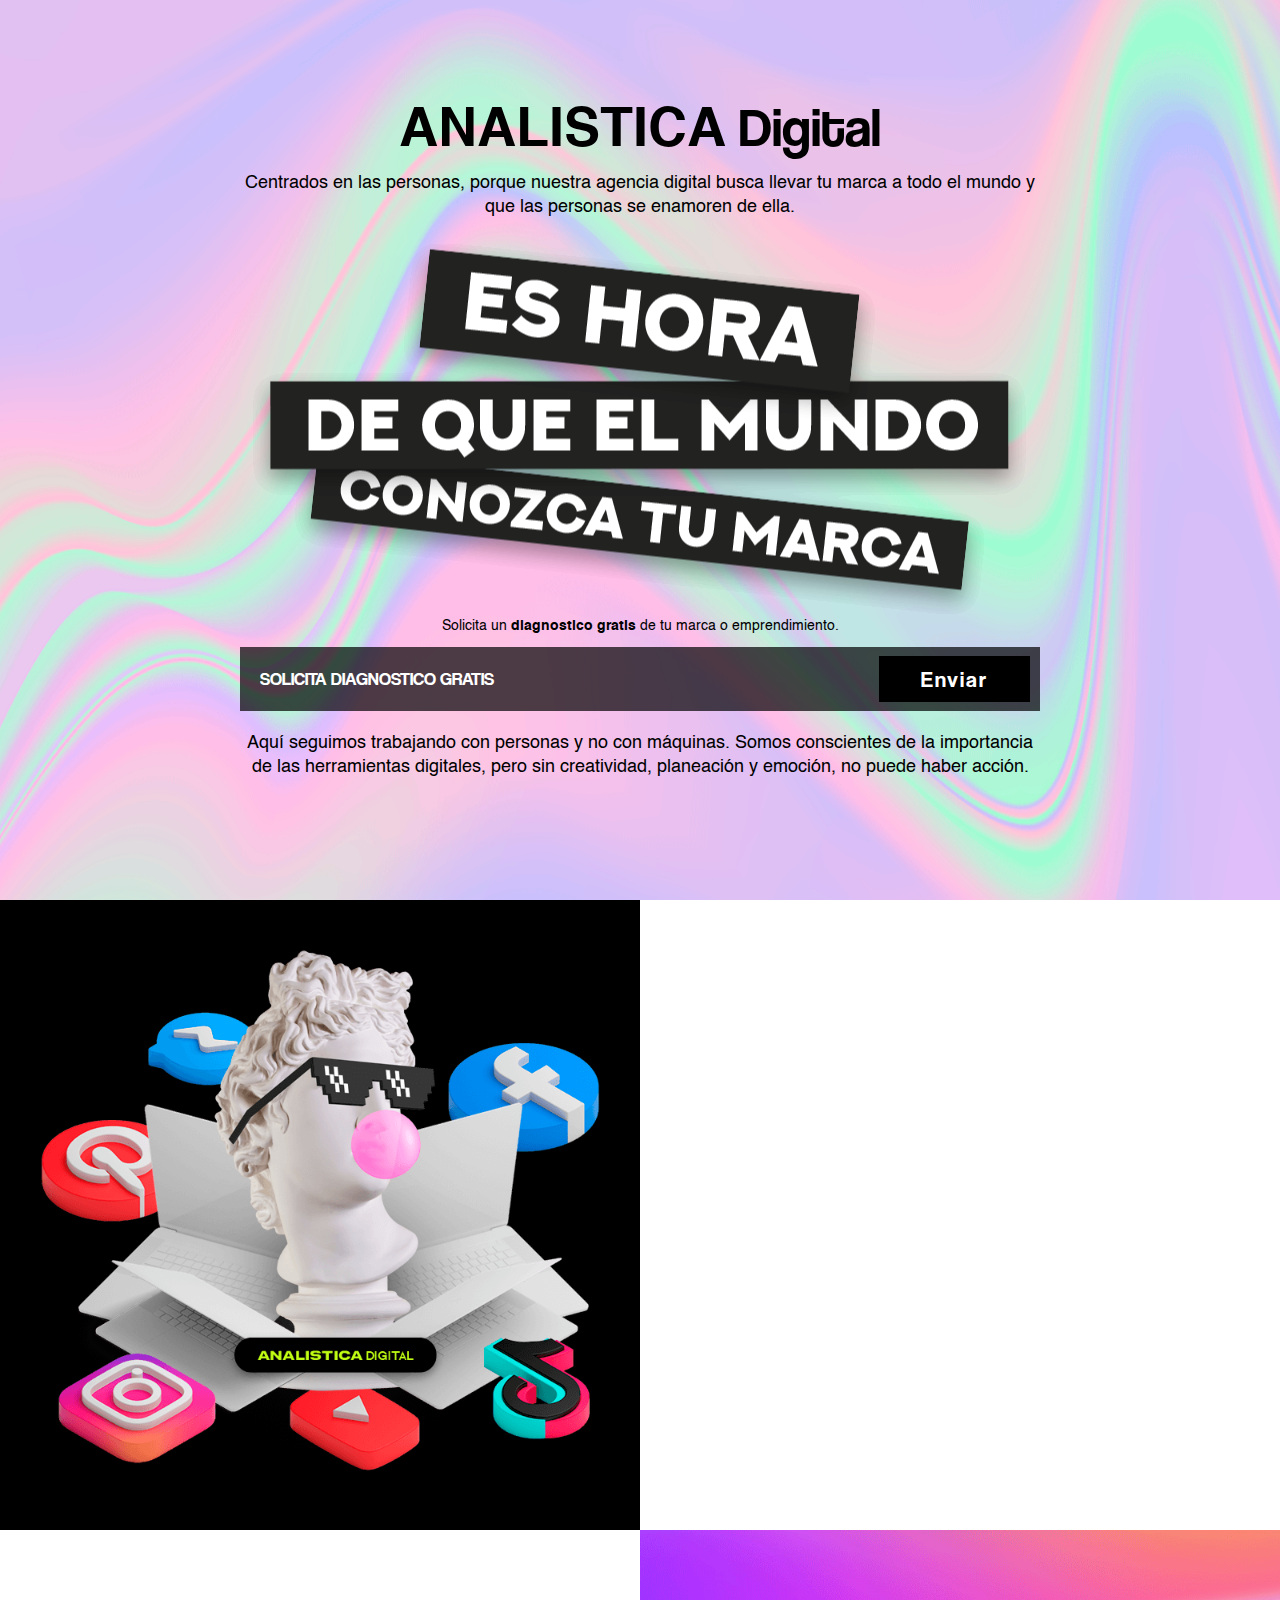
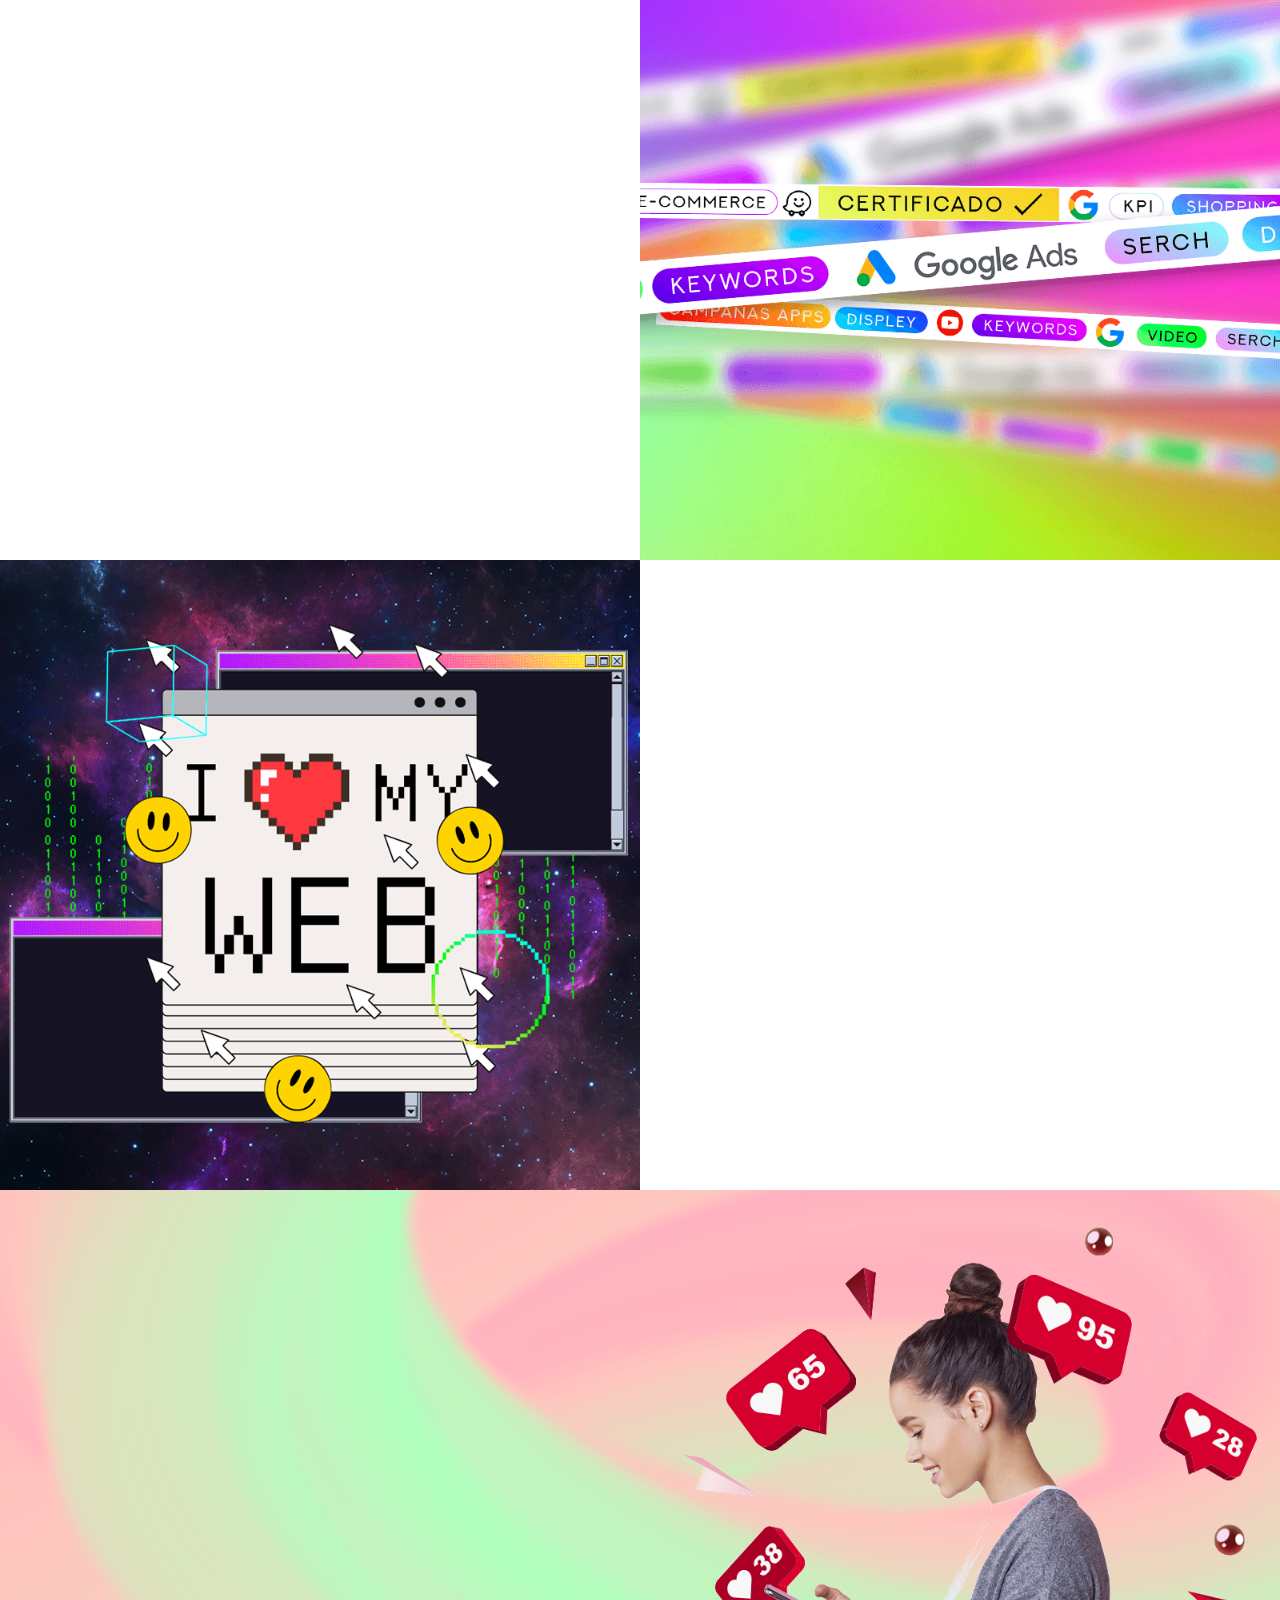
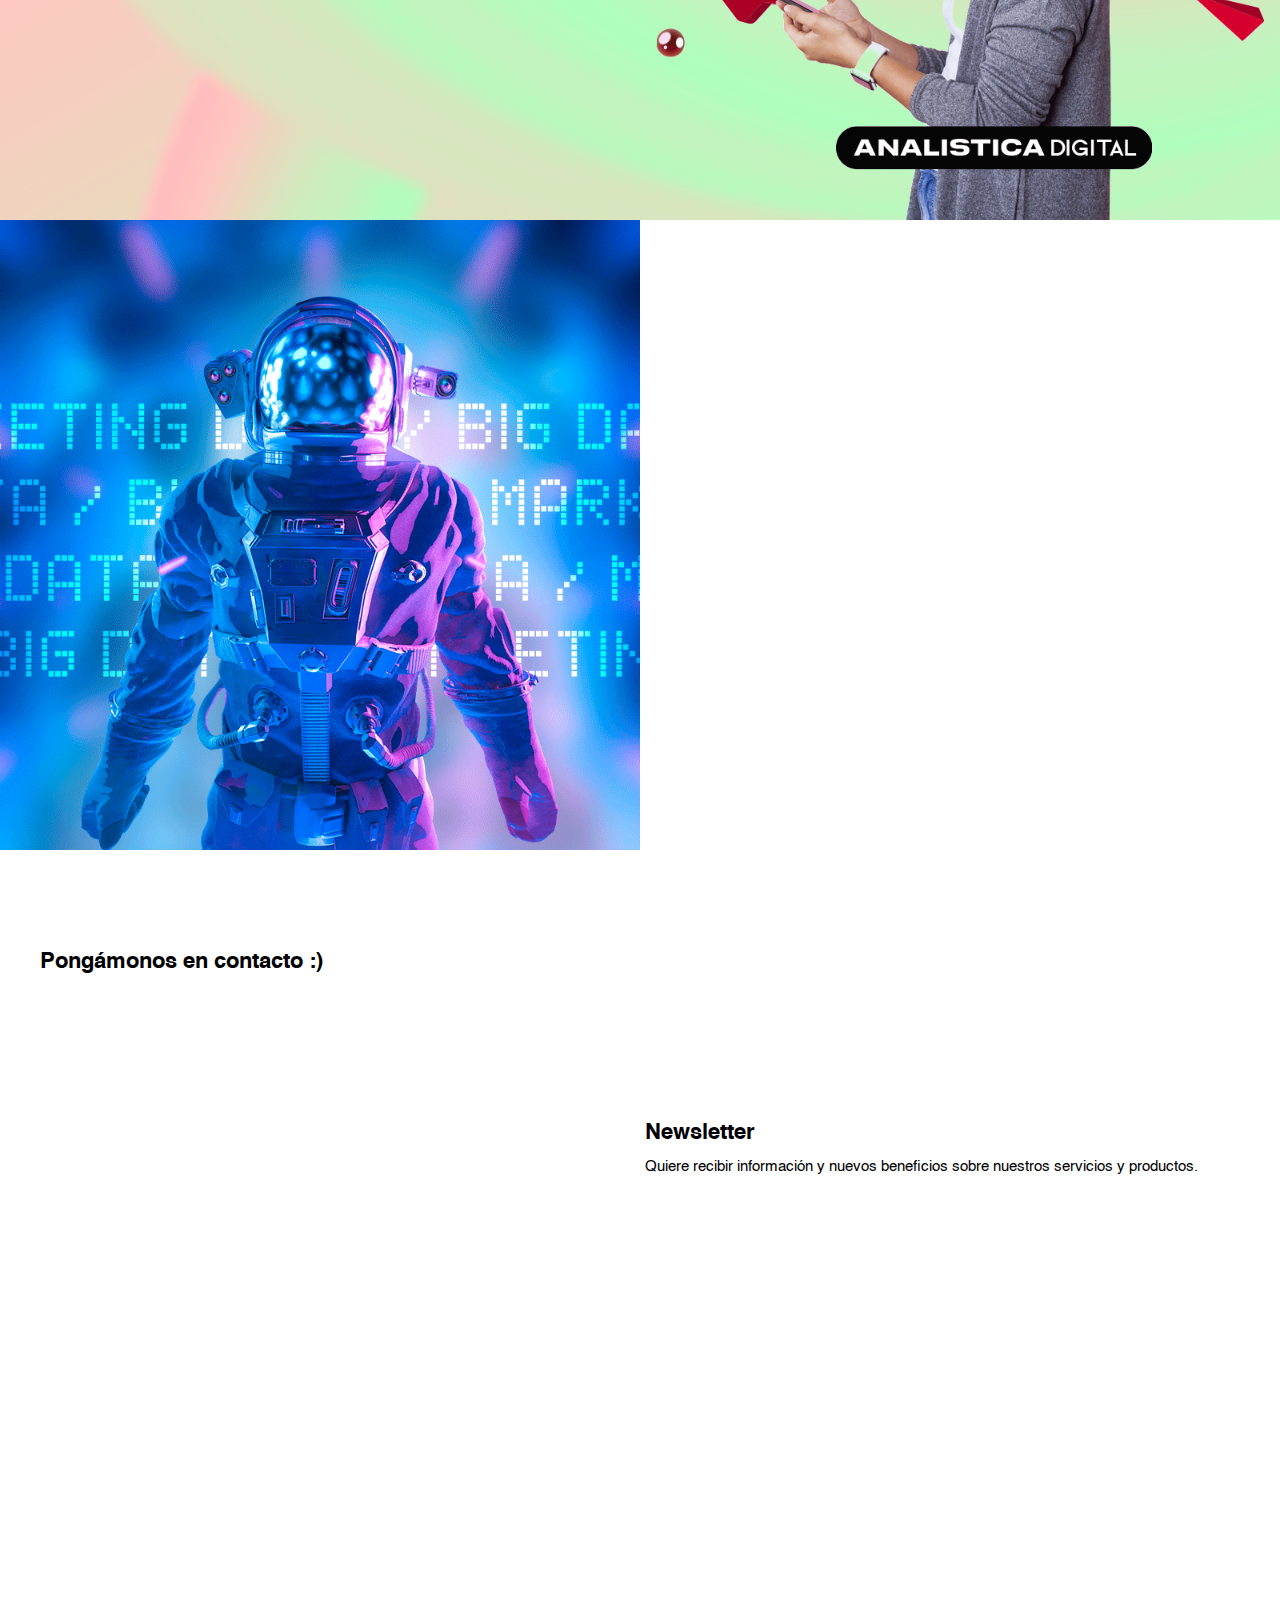
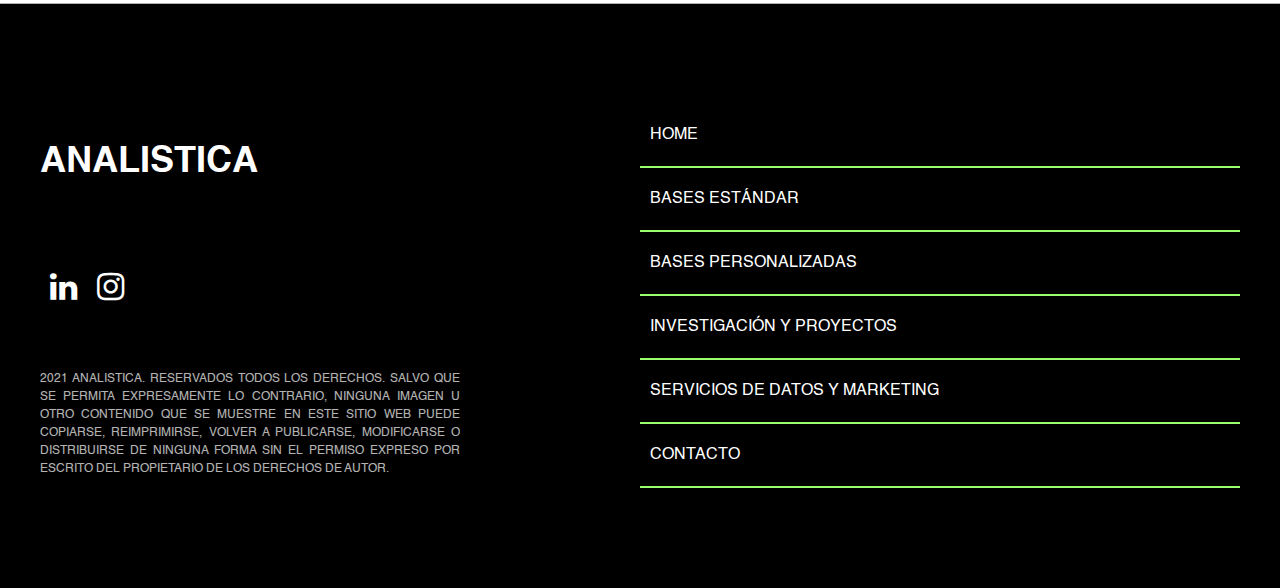
==== index.html @ c20e389b "fix" ====
<!DOCTYPE html>
<html lang="es">
  <head>
    <title>Analistica</title>
    <meta charset="UTF-8">
    <link href="img/favicon.png" rel="shortcut icon">
    <meta name="viewport" content="width=device-width, initial-scale=1, maximum-scale=1">
    <link href="css/main.css?v=63493" rel="stylesheet" type="text/css">
    <link href="https://api.mapbox.com/mapbox-gl-js/v1.4.1/mapbox-gl.css" rel="stylesheet">
    <script src="js/main.js?v=63493" type="text/javascript"></script>
    <script src="https://api.mapbox.com/mapbox-gl-js/v1.4.1/mapbox-gl.js"></script>
    <!-- Meta tags facebook-->
    <meta property="og:title" content="#">
    <meta property="og:description" content="#">
    <meta property="og:image" content="#">
    <!-- Meta tags twitter cards-->
    <meta name="twitter:card" content="summary_large_image">
    <meta name="twitter:title" content="#">
    <meta name="twitter:description" content="#">
    <meta name="twitter:image" content="#">
    <link rel="preconnect" href="https://fonts.googleapis.com">
    <link rel="preconnect" href="https://fonts.gstatic.com" crossorigin>
    <link href="https://fonts.googleapis.com/css2?family=Sarabun:ital,wght@0,300;0,400;0,500;0,700;1,300&amp;display=swap" rel="stylesheet">
  </head>
  <body>
    <div id="sections">
      <section class="section--main"> 
        <div class="section__bg"> 
          <div class="bg"><img src="img/uploads/background-main.gif"></div>
        </div>
        <div class="section__wrap section__wrap--main">
          <div class="section__body dscroll">
            <div class="section__body__top"> 
              <h1 class="section__title"><strong>Analistica</strong> Digital </h1>
              <p class="section__description">Centrados en las personas, porque nuestra agencia digital busca llevar tu marca a todo el mundo y que las personas se enamoren de ella.</p>
            </div>
            <div class="section__body__center"> 
              <div class="section__letter"> <img src="img/uploads/letter-main.png"></div>
            </div>
            <div class="section__body__bottom">
              <div class="section__form"> 
                <p class="section__info">Solicita un <strong>diagnostico gratis</strong> de tu marca o emprendimiento.</p>
                <form class="form">
                  <div class="form__element"> 
                    <div class="form__input"> 
                      <input type="text" name="#" placeholder="Solicita Diagnostico Gratis">
                    </div>
                    <div class="form__button"> 
                      <button class="btn">Enviar</button>
                    </div>
                  </div>
                </form>
                <p class="section__description">Aquí seguimos trabajando con personas y no con máquinas. Somos conscientes de la importancia de las herramientas digitales, pero sin creatividad, planeación y emoción, no puede haber acción.</p>
              </div>
            </div>
          </div>
        </div>
      </section>
      <section class="section--media">
        <div class="section__body">
          <div class="cols cols-gutter-0">
            <div class="section__flex">
              <div class="col-md-6">
                <div class="section__image">
                  <div class="section__bg"> 
                    <div class="bg"> <img src="img/uploads/background-media-1.png"></div>
                  </div>
                  <div class="section__img"><img src="img/uploads/1.png"></div>
                </div>
              </div>
              <div class="col-md-6"> 
                <div class="section__content dscroll"> 
                  <h2 class="h1 section__title">En 2025 el 98% de las empresas estarán digitalizadas.</h2>
                  <div class="section__tags"> 
                    <div class="section__tag">+ Marketing digital</div>
                    <div class="section__tag">+ Estrategia</div>
                    <div class="section__tag">+ KPI</div>
                    <div class="section__tag">+ SEO</div>
                    <div class="section__tag">+ SEM</div>
                  </div>
                  <p class="section__description">Simplificar el marketing digital, no te queremos marear con términos técnicos y raros. Sabemos que lo que más te preocupa es vender. Nuestro trabajo es ayudar que lo logres. El marketing digital no son programas mágicos que resuelven todo, es estrategia, análisis y creatividad. Tu marca no tiene que buscar consumidores, tiene que contar fanáticos. </p><a href="#" class="btn">Solicitar más info.</a>
                </div>
              </div>
            </div>
          </div>
        </div>
      </section>
      <section class="section--media">
        <div class="section__body">
          <div class="cols cols-gutter-0">
            <div class="section__flex">
              <div class="col-md-6 col-md-push-6">
                <div class="section__image">
                  <div class="section__bg"> 
                    <div class="bg"> <img src="img/uploads/background-media-2.png"></div>
                  </div>
                  <div class="section__img"><img src="img/uploads/2.png"></div>
                </div>
              </div>
              <div class="col-md-6 col-md-pull-6">
                <div class="section__content dscroll"> 
                  <h2 class="h1 section__title">Cuando las personas busquen, encontrarán a tu marca.</h2>
                  <div class="section__tags"> 
                    <div class="section__tag">+ Keywords</div>
                    <div class="section__tag">+ GOOGLE ADS</div>
                    <div class="section__tag">+ Analytics</div>
                    <div class="section__tag">+ kpy</div>
                    <div class="section__tag">+ SEM</div>
                    <div class="section__tag">+ Leads</div>
                  </div>
                  <p class="section__description">El objetivo es aumentar la visibilidad y el posicionamiento de tu marca en los resultados de búsqueda. Las personas buscamos y valoramos las marcas que aportan y se diferencian en el mercado. Somos un equipo Certificado en Google ADS.</p><a href="#" class="btn">Consulta por Campañas Google Ads.</a>
                </div>
              </div>
            </div>
          </div>
        </div>
      </section>
      <section class="section--media">
        <div class="section__body">
          <div class="cols cols-gutter-0">
            <div class="section__flex">
              <div class="col-md-6">
                <div class="section__image">
                  <div class="section__bg"> 
                    <div class="bg"> <img src="img/uploads/background-media-3.png"></div>
                  </div>
                  <div class="section__img"><img src="img/uploads/3.png"></div>
                </div>
              </div>
              <div class="col-md-6">
                <div class="section__content dscroll"> 
                  <h2 class="h1 section__title">Tu Sitio Web es el primer GRAN paso.</h2>
                  <div class="section__tags"> 
                    <div class="section__tag">+ HTML</div>
                    <div class="section__tag">+ WEB SITE</div>
                    <div class="section__tag">+ CSS</div>
                    <div class="section__tag">+ JS</div>
                  </div>
                  <p class="section__description">La gente se enamora de las marcas que les ofrecen una experiencia, no de las que simplemente les venden un producto. Al crear tu sitio web, piense en el tipo de experiencia que quiere ofrecer a sus visitantes y en cómo puede mejorar sus vidas con tus productos y servicios.</p><a href="#" class="btn">Consulta por Diseño de Páginas Web.</a>
                </div>
              </div>
            </div>
          </div>
        </div>
      </section>
      <section class="section--banner"> 
        <div class="section__bg"> 
          <div class="bg"> <img src="img/uploads/background-banner.png"></div>
        </div>
        <div class="section__body">
          <div class="cols cols-gutter-0">
            <div class="section__flex">
              <div class="col-md-6">
                <div class="section__content dscroll"> 
                  <h2 class="h1 section__title">Tu marca siempre tiene algo que contar.</h2>
                  <div class="section__tags"> 
                    <div class="section__tag">+ Social media</div>
                    <div class="section__tag">+ Content</div>
                    <div class="section__tag">+ Facebook</div>
                    <div class="section__tag">+ Instagram</div>
                    <div class="section__tag">+ Pinterest</div>
                    <div class="section__tag">+ Tik Tok</div>
                  </div>
                  <p class="section__description">Nuestro equipo de expertos digitales desarrollará e implementará tu estrategia social media, para lograr tus objetivos de marca multiplataforma. Es aquí el lugar donde tu marca puede contar su historia, destacando porque es valiosa. Buscamos crear una comunidad fanática de tu marca más que solo clientes.</p><a href="#" class="btn">Consulta por Servicios de Redes Sociales.</a>
                </div>
              </div>
              <div class="col-md-6">
                <div class="section__img"><img src="img/uploads/4.png"></div>
              </div>
            </div>
          </div>
        </div>
      </section>
      <section class="section--media">
        <div class="section__body">
          <div class="cols cols-gutter-0">
            <div class="section__flex">
              <div class="col-md-6">
                <div class="section__image">
                  <div class="section__bg"> 
                    <div class="bg"> <img src="img/uploads/background-media-4.png"></div>
                  </div>
                  <div class="section__img"><img src="img/uploads/5.png"></div>
                </div>
              </div>
              <div class="col-md-6">
                <div class="section__content dscroll"> 
                  <h2 class="h1 section__title">Avanza al universo del Data Marketing.</h2>
                  <div class="section__tags"> 
                    <div class="section__tag">+ BIG DATA</div>
                    <div class="section__tag">+ ANÁLISIS</div>
                    <div class="section__tag">+ ESTRATEGIA</div>
                    <div class="section__tag">+ MARKETING</div>
                    <div class="section__tag">+ BBDD</div>
                    <div class="section__tag">+ MAIL MARKETING</div>
                  </div>
                  <p class="section__description">Son estos grandes datos los que aprovechan los profesionales del marketing de todo el mundo para conocer mejor a sus clientes. ¿Y si le dijéramos que el big data puede darle el poder de predecir el futuro? Pues no está muy lejos de la realidad. El marketing basado en datos ayuda a las empresas a comprender mejor a sus clientes, a ofrecer un servicio más personalizado y a generar resultados más precisos de las campañas publicitarias</p><a href="#" class="btn">Necesito que me contacten :).</a>
                </div>
              </div>
            </div>
          </div>
        </div>
      </section>
      <section class="section--contact">
        <div class="section__wrap"> 
          <div class="section__body"> 
            <div class="cols">
              <div class="section__flex">
                <div class="col-md-6">
                  <div class="section__form"> 
                    <h4 class="section__title">Pongámonos en contacto :)</h4>
                    <form action="send.php" method="post" class="form dscroll">
                      <div class="form__element"> 
                        <div class="form__input"> 
                          <input type="text" name="name" placeholder="Nombre" required>
                        </div>
                      </div>
                      <div class="form__element"> 
                        <div class="form__input"> 
                          <input type="text" name="email" placeholder="Email" required>
                        </div>
                      </div>
                      <div class="form__element"> 
                        <div class="form__input"> 
                          <input type="text" name="company" placeholder="Nombre Empresa">
                        </div>
                      </div>
                      <div class="form__element"> 
                        <div class="form__input"> 
                          <input type="number" name="phone" placeholder="Teléfono" required>
                        </div>
                      </div>
                      <div class="form__element"> 
                        <div class="form__input"> 
                          <textarea name="message" placeholder="Mensaje" required></textarea>
                        </div>
                      </div>
                      <div class="form__button"> 
                        <button class="btn btn--dark">Enviar</button>
                      </div>
                    </form>
                  </div>
                </div>
                <div class="col-md-6">
                  <div class="section__newsletter"> 
                    <h4 class="section__title">Newsletter </h4>
                    <p class="section__description">Quiere recibir información y nuevos beneficios sobre nuestros servicios y productos.</p>
                    <form action="newsletter.php" method="post" class="form dscroll">
                      <div class="form__element"> 
                        <div class="form__input"> 
                          <input type="email" name="email" placeholder="Email">
                        </div>
                      </div>
                      <div class="form__button"> 
                        <button class="btn btn--dark">Suscribirse</button>
                      </div>
                    </form>
                  </div>
                </div>
              </div>
            </div>
          </div>
        </div>
      </section>
    </div>
    <footer>
      <div class="footer__wrap">
        <div class="footer__flex"> 
          <div class="footer__content">
            <div class="footer__logo"> <a href="#">Analistica
                <!--img(src="img/icons/logo-analistica.svg") --></a></div>
            <div class="footer__socials"> 
              <div class="footer__social"> <a href="#"><span class="fa fa-linkedin"></span></a></div>
              <div class="footer__social"> <a href="#"><span class="fa fa-instagram"></span></a></div>
            </div>
            <p class="footer__description">2021 ANALISTICA. Reservados todos los derechos. Salvo que se permita expresamente lo contrario, ninguna imagen u otro contenido que se muestre en este sitio web puede copiarse, reimprimirse, volver a publicarse, modificarse o distribuirse de ninguna forma sin el permiso expreso por escrito del propietario de los derechos de autor.</p>
          </div>
          <div class="footer__links"> 
            <ul> 
              <li><a href="index.html">Home</a></li>
              <li><a href="base-standar.html">Bases estándar</a></li>
              <li><a href="bases-personalizadas.html">Bases personalizadas</a></li>
              <li><a href="investigacion-proyectos.html">Investigación y proyectos</a></li>
              <li class="li-max"><a href="datos-marketing.html">Servicios de datos y marketing</a></li>
              <li><a href="contact.html">Contacto</a></li>
            </ul>
          </div>
        </div>
      </div>
    </footer>
  </body>
</html>
---- css/main.css ----
.clearfix:after,.clearfix:before{content:" ";display:table}.clearfix:after{clear:both}.pull-right{float:right!important}.pull-left{float:left!important}.hide{display:none!important}.show{display:block!important}.invisible{visibility:hidden}.hidden{display:none!important}.affix{position:fixed}*,body{margin:0}*{padding:0;border:0;outline:0;-moz-box-sizing:border-box;box-sizing:border-box}html{min-height:100%;position:relative}body{-webkit-font-smoothing:antialiased;background:#fff}body,button{font-family:'Helvetica',sans-serif;font-size:16px;line-height:22px}body,button,input,select,textarea{color:#000}a,button,input,select,textarea{transition:.2s ease}a{color:#9cff70;text-decoration:none}a.a-classic{text-decoration:underline}a:hover,button:hover,input[type=checkbox]:hover,input[type=radio]:hover,label:hover,select:hover{cursor:pointer}.h1,.h2,.h3,.h4,.h5,h1,h2,h3,h4,h5{margin-bottom:10px;font-family:'Helvetica',sans-serif;font-weight:500}.cols>div,p{margin-bottom:10px}.h1,h1{font-size:38px;line-height:42px}@media (min-width:960px){.h1,h1{font-size:54px;line-height:60px}}.h2,h2{font-size:30px;line-height:33px}@media (min-width:720px){.h2,h2{font-size:38px;line-height:42px}}.h3,h3{font-size:22px;line-height:25px}@media (min-width:480px){.h3,h3{font-size:30px;line-height:33px}}.h4,h4{font-size:18px;line-height:25px}@media (min-width:480px){.h4,h4{font-size:22px;line-height:25px}}.h5,h5{font-size:14px;line-height:16px}ol,ul{list-style-type:none}img{width:auto;height:auto;margin:0 auto}img,svg{display:block;max-width:100%}.col-lg-1,.col-lg-10,.col-lg-11,.col-lg-12,.col-lg-2,.col-lg-3,.col-lg-4,.col-lg-5,.col-lg-6,.col-lg-7,.col-lg-8,.col-lg-9,.col-md-1,.col-md-10,.col-md-11,.col-md-12,.col-md-2,.col-md-3,.col-md-4,.col-md-5,.col-md-6,.col-md-7,.col-md-8,.col-md-9,.col-sm-1,.col-sm-10,.col-sm-11,.col-sm-12,.col-sm-2,.col-sm-3,.col-sm-4,.col-sm-5,.col-sm-6,.col-sm-7,.col-sm-8,.col-sm-9,.col-xs-1,.col-xs-10,.col-xs-11,.col-xs-12,.col-xs-2,.col-xs-3,.col-xs-4,.col-xs-5,.col-xs-6,.col-xs-7,.col-xs-8,.col-xs-9{position:relative;min-height:1px;padding-left:5px;padding-right:5px}.cols,.row{margin-left:-5px;margin-right:-5px}.row:after,.row:before{content:" ";display:table}.row:after{clear:both}.cols.cols-gutter-0:after,.cols.cols-gutter-0:before,.cols:after,.cols:before{content:" ";display:table}.cols.cols-gutter-0:after,.cols:after{clear:both}.cols>div{-moz-box-sizing:border-box;box-sizing:border-box}.cols:last-child{margin-bottom:-10px}.cols.cols-gutter-0,.cols.cols-gutter-1,.cols.cols-gutter-buttons{margin-left:0;margin-right:0}.cols.cols-gutter-0 .section__flex>div{padding-left:0;padding-right:0;margin-bottom:0}.cols.cols-gutter-0 .section__flex:last-child,.cols.cols-gutter-1>div:last-child{margin-bottom:0}.cols.cols-gutter-1:after,.cols.cols-gutter-1:before{content:" ";display:table}.cols.cols-gutter-1:after{clear:both}.cols.cols-gutter-1>div{padding-left:0;padding-right:0;margin-bottom:5px}@media (min-width:960px){.cols.cols-gutter-1>div{padding-left:5px;padding-right:5px;margin-bottom:5px}.cols.cols-gutter-1>div:last-child{margin-bottom:5px}}.cols.cols-gutter-buttons:after,.cols.cols-gutter-buttons:before{content:" ";display:table}.cols.cols-gutter-buttons:after{clear:both}.cols.cols-gutter-buttons>div{padding-left:0;padding-right:4px;margin-bottom:10px}.cols.cols-gutter-buttons>div:last-child{padding-right:0}@media (min-width:960px){.cols.cols-gutter-2{margin-left:-10px;margin-right:-10px}.cols.cols-gutter-2:after,.cols.cols-gutter-2:before{content:" ";display:table}.cols.cols-gutter-2:after{clear:both}.cols.cols-gutter-2>div{padding-left:10px;padding-right:10px;margin-bottom:20px}.cols.cols-gutter-2:last-child{margin-bottom:-20px}}@media (max-width:960px){.cols.cols-scroll{overflow:auto;-webkit-overflow-scrolling:touch;white-space:nowrap;margin:0 -20px -20px;padding:0 20px 20px}.cols.cols-scroll>div{display:inline-block;vertical-align:top;width:320px;white-space:normal;margin:0;padding:0 10px 0 0}.cols.cols-scroll>div:last-child{margin-right:15px}.cols.cols-gutter-min{margin-left:0;margin-right:0}.cols.cols-gutter-min:after,.cols.cols-gutter-min:before{content:" ";display:table}.cols.cols-gutter-min:after{clear:both}.cols.cols-gutter-min>div{padding-left:5px;padding-right:5px;margin-bottom:10px}.cols.cols-gutter-min:last-child{margin-bottom:10px}}@media (max-width:1200px){.cols.cols-scroll-limit{overflow:auto;-webkit-overflow-scrolling:touch;white-space:nowrap;margin:0 -20px -20px;padding:0 20px 20px}.cols.cols-scroll-limit>div{display:inline-block;vertical-align:top;width:300px;white-space:normal;margin:0;padding:0 10px 0 0}.cols.cols-scroll-limit>div:last-child{margin-right:15px}.cols.cols-gutter-min{margin-left:0;margin-right:0}.cols.cols-gutter-min:after,.cols.cols-gutter-min:before{content:" ";display:table}.cols.cols-gutter-min:after{clear:both}.cols.cols-gutter-min>div{padding-left:5px;padding-right:5px;margin-bottom:10px}.cols.cols-gutter-min:last-child{margin-bottom:10px}}@media (max-width:960px) and (min-width:960px){.cols.cols-scroll{margin-right:-40px}}@media (max-width:1200px) and (min-width:720px){.cols.cols-scroll-limit{margin-right:-40px}}.col-xs-1,.col-xs-10,.col-xs-11,.col-xs-12,.col-xs-2,.col-xs-3,.col-xs-4,.col-xs-5,.col-xs-6,.col-xs-7,.col-xs-8,.col-xs-9{float:left}.col-xs-12{width:100%}.col-xs-11{width:91.66666666666666%}.col-xs-10{width:83.33333333333334%}.col-xs-9{width:75%}.col-xs-8{width:66.66666666666666%}.col-xs-7{width:58.333333333333336%}.col-xs-6{width:50%}.col-xs-5{width:41.66666666666667%}.col-xs-4{width:33.33333333333333%}.col-xs-3{width:25%}.col-xs-2{width:16.666666666666664%}.col-xs-1{width:8.333333333333332%}.col-xs-pull-12{right:100%}.col-xs-pull-11{right:91.66666666666666%}.col-xs-pull-10{right:83.33333333333334%}.col-xs-pull-9{right:75%}.col-xs-pull-8{right:66.66666666666666%}.col-xs-pull-7{right:58.333333333333336%}.col-xs-pull-6{right:50%}.col-xs-pull-5{right:41.66666666666667%}.col-xs-pull-4{right:33.33333333333333%}.col-xs-pull-3{right:25%}.col-xs-pull-2{right:16.666666666666664%}.col-xs-pull-1{right:8.333333333333332%}.col-xs-pull-0{right:auto}.col-xs-push-12{left:100%}.col-xs-push-11{left:91.66666666666666%}.col-xs-push-10{left:83.33333333333334%}.col-xs-push-9{left:75%}.col-xs-push-8{left:66.66666666666666%}.col-xs-push-7{left:58.333333333333336%}.col-xs-push-6{left:50%}.col-xs-push-5{left:41.66666666666667%}.col-xs-push-4{left:33.33333333333333%}.col-xs-push-3{left:25%}.col-xs-push-2{left:16.666666666666664%}.col-xs-push-1{left:8.333333333333332%}.col-xs-push-0{left:auto}.col-xs-offset-12{margin-left:100%}.col-xs-offset-11{margin-left:91.66666666666666%}.col-xs-offset-10{margin-left:83.33333333333334%}.col-xs-offset-9{margin-left:75%}.col-xs-offset-8{margin-left:66.66666666666666%}.col-xs-offset-7{margin-left:58.333333333333336%}.col-xs-offset-6{margin-left:50%}.col-xs-offset-5{margin-left:41.66666666666667%}.col-xs-offset-4{margin-left:33.33333333333333%}.col-xs-offset-3{margin-left:25%}.col-xs-offset-2{margin-left:16.666666666666664%}.col-xs-offset-1{margin-left:8.333333333333332%}.col-xs-offset-0{margin-left:0}@media (min-width:480px){.col-sm-1,.col-sm-10,.col-sm-11,.col-sm-12,.col-sm-2,.col-sm-3,.col-sm-4,.col-sm-5,.col-sm-6,.col-sm-7,.col-sm-8,.col-sm-9{float:left}.col-sm-12{width:100%}.col-sm-11{width:91.66666666666666%}.col-sm-10{width:83.33333333333334%}.col-sm-9{width:75%}.col-sm-8{width:66.66666666666666%}.col-sm-7{width:58.333333333333336%}.col-sm-6{width:50%}.col-sm-5{width:41.66666666666667%}.col-sm-4{width:33.33333333333333%}.col-sm-3{width:25%}.col-sm-2{width:16.666666666666664%}.col-sm-1{width:8.333333333333332%}.col-sm-pull-12{right:100%}.col-sm-pull-11{right:91.66666666666666%}.col-sm-pull-10{right:83.33333333333334%}.col-sm-pull-9{right:75%}.col-sm-pull-8{right:66.66666666666666%}.col-sm-pull-7{right:58.333333333333336%}.col-sm-pull-6{right:50%}.col-sm-pull-5{right:41.66666666666667%}.col-sm-pull-4{right:33.33333333333333%}.col-sm-pull-3{right:25%}.col-sm-pull-2{right:16.666666666666664%}.col-sm-pull-1{right:8.333333333333332%}.col-sm-pull-0{right:auto}.col-sm-push-12{left:100%}.col-sm-push-11{left:91.66666666666666%}.col-sm-push-10{left:83.33333333333334%}.col-sm-push-9{left:75%}.col-sm-push-8{left:66.66666666666666%}.col-sm-push-7{left:58.333333333333336%}.col-sm-push-6{left:50%}.col-sm-push-5{left:41.66666666666667%}.col-sm-push-4{left:33.33333333333333%}.col-sm-push-3{left:25%}.col-sm-push-2{left:16.666666666666664%}.col-sm-push-1{left:8.333333333333332%}.col-sm-push-0{left:auto}.col-sm-offset-12{margin-left:100%}.col-sm-offset-11{margin-left:91.66666666666666%}.col-sm-offset-10{margin-left:83.33333333333334%}.col-sm-offset-9{margin-left:75%}.col-sm-offset-8{margin-left:66.66666666666666%}.col-sm-offset-7{margin-left:58.333333333333336%}.col-sm-offset-6{margin-left:50%}.col-sm-offset-5{margin-left:41.66666666666667%}.col-sm-offset-4{margin-left:33.33333333333333%}.col-sm-offset-3{margin-left:25%}.col-sm-offset-2{margin-left:16.666666666666664%}.col-sm-offset-1{margin-left:8.333333333333332%}.col-sm-offset-0{margin-left:0}}@media (min-width:720px){.col-md-1,.col-md-10,.col-md-11,.col-md-12,.col-md-2,.col-md-3,.col-md-4,.col-md-5,.col-md-6,.col-md-7,.col-md-8,.col-md-9{float:left}.col-md-12{width:100%}.col-md-11{width:91.66666666666666%}.col-md-10{width:83.33333333333334%}.col-md-9{width:75%}.col-md-8{width:66.66666666666666%}.col-md-7{width:58.333333333333336%}.col-md-6{width:50%}.col-md-5{width:41.66666666666667%}.col-md-4{width:33.33333333333333%}.col-md-3{width:25%}.col-md-2{width:16.666666666666664%}.col-md-1{width:8.333333333333332%}.col-md-pull-12{right:100%}.col-md-pull-11{right:91.66666666666666%}.col-md-pull-10{right:83.33333333333334%}.col-md-pull-9{right:75%}.col-md-pull-8{right:66.66666666666666%}.col-md-pull-7{right:58.333333333333336%}.col-md-pull-6{right:50%}.col-md-pull-5{right:41.66666666666667%}.col-md-pull-4{right:33.33333333333333%}.col-md-pull-3{right:25%}.col-md-pull-2{right:16.666666666666664%}.col-md-pull-1{right:8.333333333333332%}.col-md-pull-0{right:auto}.col-md-push-12{left:100%}.col-md-push-11{left:91.66666666666666%}.col-md-push-10{left:83.33333333333334%}.col-md-push-9{left:75%}.col-md-push-8{left:66.66666666666666%}.col-md-push-7{left:58.333333333333336%}.col-md-push-6{left:50%}.col-md-push-5{left:41.66666666666667%}.col-md-push-4{left:33.33333333333333%}.col-md-push-3{left:25%}.col-md-push-2{left:16.666666666666664%}.col-md-push-1{left:8.333333333333332%}.col-md-push-0{left:auto}.col-md-offset-12{margin-left:100%}.col-md-offset-11{margin-left:91.66666666666666%}.col-md-offset-10{margin-left:83.33333333333334%}.col-md-offset-9{margin-left:75%}.col-md-offset-8{margin-left:66.66666666666666%}.col-md-offset-7{margin-left:58.333333333333336%}.col-md-offset-6{margin-left:50%}.col-md-offset-5{margin-left:41.66666666666667%}.col-md-offset-4{margin-left:33.33333333333333%}.col-md-offset-3{margin-left:25%}.col-md-offset-2{margin-left:16.666666666666664%}.col-md-offset-1{margin-left:8.333333333333332%}.col-md-offset-0{margin-left:0}}@media (min-width:960px){.col-lg-1,.col-lg-10,.col-lg-11,.col-lg-12,.col-lg-2,.col-lg-3,.col-lg-4,.col-lg-5,.col-lg-6,.col-lg-7,.col-lg-8,.col-lg-9{float:left}.col-lg-12{width:100%}.col-lg-11{width:91.66666666666666%}.col-lg-10{width:83.33333333333334%}.col-lg-9{width:75%}.col-lg-8{width:66.66666666666666%}.col-lg-7{width:58.333333333333336%}.col-lg-6{width:50%}.col-lg-5{width:41.66666666666667%}.col-lg-4{width:33.33333333333333%}.col-lg-3{width:25%}.col-lg-2{width:16.666666666666664%}.col-lg-1{width:8.333333333333332%}.col-lg-pull-12{right:100%}.col-lg-pull-11{right:91.66666666666666%}.col-lg-pull-10{right:83.33333333333334%}.col-lg-pull-9{right:75%}.col-lg-pull-8{right:66.66666666666666%}.col-lg-pull-7{right:58.333333333333336%}.col-lg-pull-6{right:50%}.col-lg-pull-5{right:41.66666666666667%}.col-lg-pull-4{right:33.33333333333333%}.col-lg-pull-3{right:25%}.col-lg-pull-2{right:16.666666666666664%}.col-lg-pull-1{right:8.333333333333332%}.col-lg-pull-0{right:auto}.col-lg-push-12{left:100%}.col-lg-push-11{left:91.66666666666666%}.col-lg-push-10{left:83.33333333333334%}.col-lg-push-9{left:75%}.col-lg-push-8{left:66.66666666666666%}.col-lg-push-7{left:58.333333333333336%}.col-lg-push-6{left:50%}.col-lg-push-5{left:41.66666666666667%}.col-lg-push-4{left:33.33333333333333%}.col-lg-push-3{left:25%}.col-lg-push-2{left:16.666666666666664%}.col-lg-push-1{left:8.333333333333332%}.col-lg-push-0{left:auto}.col-lg-offset-12{margin-left:100%}.col-lg-offset-11{margin-left:91.66666666666666%}.col-lg-offset-10{margin-left:83.33333333333334%}.col-lg-offset-9{margin-left:75%}.col-lg-offset-8{margin-left:66.66666666666666%}.col-lg-offset-7{margin-left:58.333333333333336%}.col-lg-offset-6{margin-left:50%}.col-lg-offset-5{margin-left:41.66666666666667%}.col-lg-offset-4{margin-left:33.33333333333333%}.col-lg-offset-3{margin-left:25%}.col-lg-offset-2{margin-left:16.666666666666664%}.col-lg-offset-1{margin-left:8.333333333333332%}.col-lg-offset-0{margin-left:0}}@-webkit-keyframes fadeIn{0%{opacity:0}}@keyframes fadeIn{0%{opacity:0}}@-webkit-keyframes fadeOut{to{opacity:0}}@keyframes fadeOut{to{opacity:0}}@-webkit-keyframes slideUp{0%{-webkit-transform:translateY(100%);transform:translateY(100%)}}@keyframes slideUp{0%{-webkit-transform:translateY(100%);transform:translateY(100%)}}@-webkit-keyframes slideFadeUp{0%{-webkit-transform:translateY(20px);transform:translateY(20px);opacity:0}}@keyframes slideFadeUp{0%{-webkit-transform:translateY(20px);transform:translateY(20px);opacity:0}}@-webkit-keyframes slideUpOut{to{-webkit-transform:translateY(-100%);transform:translateY(-100%)}}@keyframes slideUpOut{to{-webkit-transform:translateY(-100%);transform:translateY(-100%)}}@-webkit-keyframes slideDown{0%{-webkit-transform:translateY(-100%);transform:translateY(-100%)}}@keyframes slideDown{0%{-webkit-transform:translateY(-100%);transform:translateY(-100%)}}@-webkit-keyframes slideFadeDown{0%{-webkit-transform:translateY(-20px);transform:translateY(-20px);opacity:0}}@keyframes slideFadeDown{0%{-webkit-transform:translateY(-20px);transform:translateY(-20px);opacity:0}}@-webkit-keyframes slideDownOut{to{-webkit-transform:translateY(100%);transform:translateY(100%)}}@keyframes slideDownOut{to{-webkit-transform:translateY(100%);transform:translateY(100%)}}@-webkit-keyframes slideLeft{0%{-webkit-transform:translateX(100%);transform:translateX(100%)}}@keyframes slideLeft{0%{-webkit-transform:translateX(100%);transform:translateX(100%)}}@-webkit-keyframes slideFadeLeft{0%{-webkit-transform:translateX(20px);transform:translateX(20px);opacity:0}}@keyframes slideFadeLeft{0%{-webkit-transform:translateX(20px);transform:translateX(20px);opacity:0}}@-webkit-keyframes slideLeftOut{to{-webkit-transform:translateX(-100%);transform:translateX(-100%)}}@keyframes slideLeftOut{to{-webkit-transform:translateX(-100%);transform:translateX(-100%)}}@-webkit-keyframes slideRight{0%{-webkit-transform:translateX(-100%);transform:translateX(-100%)}}@keyframes slideRight{0%{-webkit-transform:translateX(-100%);transform:translateX(-100%)}}@-webkit-keyframes slideFadeRight{0%{-webkit-transform:translateX(-20px);transform:translateX(-20px);opacity:0}}@keyframes slideFadeRight{0%{-webkit-transform:translateX(-20px);transform:translateX(-20px);opacity:0}}@-webkit-keyframes slideRightOut{to{-webkit-transform:translateX(100%);transform:translateX(100%)}}@keyframes slideRightOut{to{-webkit-transform:translateX(100%);transform:translateX(100%)}}@-webkit-keyframes scaleIn{0%{-webkit-transform:scale(0);transform:scale(0)}}@keyframes scaleIn{0%{-webkit-transform:scale(0);transform:scale(0)}}@-webkit-keyframes scaleFadeIn{0%{-webkit-transform:scale(1.5);transform:scale(1.5)}}@keyframes scaleFadeIn{0%{-webkit-transform:scale(1.5);transform:scale(1.5)}}@-webkit-keyframes scaleOut{to{-webkit-transform:scale(0);transform:scale(0)}}@keyframes scaleOut{to{-webkit-transform:scale(0);transform:scale(0)}}@-webkit-keyframes scaleFadeOut{to{-webkit-transform:scale(.8);transform:scale(.8);opacity:0}}@keyframes scaleFadeOut{to{-webkit-transform:scale(.8);transform:scale(.8);opacity:0}}@-webkit-keyframes translateBg{0%{-webkit-transform:translateY(-10%);transform:translateY(-10%)}}@keyframes translateBg{0%{-webkit-transform:translateY(-10%);transform:translateY(-10%)}}@-webkit-keyframes heightMd{0%{max-height:0;overflow:hidden}to{max-height:500px;overflow:hidden}}@keyframes heightMd{0%{max-height:0;overflow:hidden}to{max-height:500px;overflow:hidden}}@-webkit-keyframes bgIn{0%{-webkit-transform:translateY(-10%);transform:translateY(-10%)}}@keyframes bgIn{0%{-webkit-transform:translateY(-10%);transform:translateY(-10%)}}article{position:relative;overflow:hidden;color:#000}article a:after,article.article--people:after{content:"";position:absolute;top:0;left:0;width:100%;height:100%}article .article__title{margin-bottom:10px;font-weight:700}article .article__description{font-size:14px;line-height:18px;font-weight:300}@media (min-width:720px){article .article__description{font-size:16px;line-height:22px}}article.article--feature{background-color:#fff;border-bottom:20px solid #9cff70;min-height:250px;margin:0 10px}@media (min-width:720px){article.article--feature{min-height:300px}}article.article--client,article.article--feature .article__body{display:-ms-flexbox;display:flex;-ms-flex-pack:center;justify-content:center}article.article--feature .article__body{padding:10px;-ms-flex-direction:column;flex-direction:column;min-height:250px}@media (min-width:720px){article.article--feature .article__body{padding:20px;max-width:80%;min-height:300px}}article.article--feature .article__body .article__title{text-transform:uppercase;font-weight:700;font-size:14px;line-height:16px}@media (min-width:720px){article.article--feature .article__body .article__title{font-size:22px;line-height:25px}}@media (min-width:720px) and (min-width:480px){article.article--feature .article__body .article__title{font-size:30px;line-height:33px}}article.article--feature .article__body .article__number{font-size:48px;line-height:56px;display:block;margin-bottom:20px}article.article--feature .article__body .article__description{font-size:14px;line-height:18px}@media (min-width:720px){article.article--feature .article__body .article__description{font-size:18px;line-height:22px}}article.article--client{background-color:#fff;min-height:120px;-ms-flex-align:center;align-items:center}@media (min-width:720px){article.article--client{min-height:150px}}article.article--client .article__img img{height:120px}@media (min-width:720px){article.article--client .article__img img{height:150px}}article.article--people{min-height:500px}@media (min-width:720px){article.article--people{min-height:500px}}article.article--people:after{background:#000;background:linear-gradient(0deg,#000,transparent);height:30%;top:initial;bottom:0}article.article--people:hover .article__hover{opacity:1}article.article--people .article__plus{position:absolute;top:10px;left:20px;z-index:3}article.article--people .article__plus span{color:#fff;font-size:24px;line-height:28px}article.article--people .article__bg .bg{transition:.3s}article.article--people .article__bg .bg:hover{-webkit-transform:scale(1.05);transform:scale(1.05)}article.article--people .article__body{padding:20px;position:absolute;bottom:0;left:0;width:100%;color:#fff;z-index:2}article.article--people .article__hover{position:absolute;top:0;left:0;width:100%;height:100%;background-color:#fff;padding:20px;z-index:5;display:-ms-flexbox;display:flex;-ms-flex-direction:column;flex-direction:column;-ms-flex-pack:center;justify-content:center;opacity:0;border-bottom:5px solid #9cff70;transition:.3s}article.article--people .article__hover .article__description{font-size:14px;line-height:18px}article.article--people .article__hover .article__lists .article__list{margin-bottom:5px}article.article--people .article__hover .article__lists .article__list span{margin-left:10px;font-weight:700}article.article--swipper{background-color:transparent;margin:20px}article.article--swipper .article__body{padding:20px 0;color:#fff}.bg,.btn{display:block;width:100%}.bg{top:0;left:0;height:100%;background:center center no-repeat;background-size:cover;opacity:0;position:absolute}.bg.bg-loaded{-webkit-animation:fadeIn 1s ease both;animation:fadeIn 1s ease both;opacity:1}.bg img{display:none}.btn{position:relative;padding:5px 20px;background-color:#000;color:#fff;font-weight:700;font-family:'Coolvetica',sans-serif;letter-spacing:2px;font-size:22px;line-height:28px;text-align:center;border:2px solid #000}.btn:hover{background-color:#fff;color:#000}.dscroll{opacity:0;-webkit-animation:none;animation:none;transition:none}.dscroll.dscroll--in{-webkit-animation:slideFadeUp .8s ease-out backwards;animation:slideFadeUp .8s ease-out backwards;opacity:1}.dscroll.dscroll--in>*{-webkit-animation:slideFadeUp .5s ease backwards;animation:slideFadeUp .5s ease backwards}.dscroll.dscroll--in>:nth-child(1){-webkit-animation-delay:.2s;animation-delay:.2s}.dscroll.dscroll--in>:nth-child(2){-webkit-animation-delay:.4s;animation-delay:.4s}.dscroll.dscroll--in>:nth-child(3){-webkit-animation-delay:.6s;animation-delay:.6s}.dscroll.dscroll--in>:nth-child(4){-webkit-animation-delay:.8s;animation-delay:.8s}.dscroll.dscroll--in>:nth-child(5){-webkit-animation-delay:1s;animation-delay:1s}.dscroll.dscroll--in>:nth-child(6){-webkit-animation-delay:1.2s;animation-delay:1.2s}.faq{radius:rad;overflow:hidden;text-align:left}.faq .faq__item{background:#f2f2f2;position:relative;border-radius:2px;overflow:hidden;color:#000;margin-bottom:10px;border:1px solid rgba(255,255,255,.05)}.faq .faq__item.faq__open .faq__question .fa-angle-down{-webkit-transform:rotate(180deg);transform:rotate(180deg)}.faq .faq__item .faq__icon,header .header__nav .header__socials .header__item{display:inline-block}.faq .faq__item .faq__icon img,header.header--color .header__ham img,header.header--color--static .header__ham img,header.header--hover .header__ham img,header.header--static .header__ham img{width:30px}.faq .faq__question{margin-bottom:0;padding:15px 20px;transition:.5s;font-size:18px;line-height:25px;font-weight:500;width:100%}@media (min-width:480px){.faq .faq__question{font-size:22px;line-height:25px}}@media (min-width:720px){.faq .faq__question{padding:20px 30px;font-size:22px;line-height:25px}}.faq .faq__question .fa{transition:.5s;color:#000;margin-left:10px}.faq .faq__question .fa-angle-down{float:right}.faq .faq__question:hover{cursor:pointer}@media (min-width:720px) and (min-width:480px){.faq .faq__question{font-size:30px;line-height:33px}}.faq .faq__answer{padding:0 20px 20px;border-top:1px solid rgba(0,0,0,.1);background-color:#fff}@media (min-width:720px){.faq .faq__answer{padding:25px 30px}}.faq .faq__answer li{font-weight:500;margin-bottom:20px;opacity:.8}@media (min-width:720px){.faq .faq__answer li{line-height:26px;font-size:18px}}@font-face{font-family:'Helvetica';src:url(../fonts/Helvetica-light) format('opentype');font-weight:300;font-style:normal}@font-face{font-family:'Helvetica';src:url(../fonts/Helvetica.ttf) format('opentype');font-weight:500;font-style:normal}@font-face{font-family:'Helvetica';src:url(../fonts/Helvetica-Bold.ttf) format('opentype');font-weight:700;font-style:bold}@font-face{font-family:'Coolvetica';src:url(../fonts/Coolvetica.otf) format('opentype');font-weight:700;font-style:bold}@font-face{font-family:'Styrene';src:url(../fonts/StyreneAWeb-Bold.ttf) format('opentype');font-weight:700;font-style:bold}footer{text-align:justify;background-color:#000;color:#fff}@media (min-width:480px){footer{text-align:justify}}footer .footer__wrap{position:relative;max-width:1600px;margin:0 auto;padding:60px 40px;border-top:1px solid rgba(255,255,255,.7)}@media (min-width:720px){footer .footer__wrap{padding:100px 40px}}footer .footer__logo{margin-bottom:20px}footer .footer__logo a{color:#fff;font-weight:700;text-transform:uppercase;font-size:36px;line-height:48px}footer .footer__flex{display:-ms-flexbox;display:flex;-ms-flex-direction:column;flex-direction:column;-ms-flex-align:end;align-items:flex-end;-ms-flex-pack:justify;justify-content:space-between}@media (min-width:720px){footer .footer__flex{-ms-flex-direction:row;flex-direction:row}}footer .footer__content{display:-ms-flexbox;display:flex;-ms-flex-direction:column;flex-direction:column;-ms-flex-pack:justify;justify-content:space-between;height:100%}@media (min-width:720px){footer .footer__content{min-height:350px}}footer .footer__content,footer .footer__links{width:100%}@media (min-width:720px){footer .footer__content,footer .footer__links{width:50%}}footer .footer__content .footer__description,footer .footer__links .footer__description{opacity:.7;font-size:12px;line-height:18px;text-transform:uppercase}@media (min-width:720px){footer .footer__content .footer__description,footer .footer__links .footer__description{max-width:70%}}footer .footer__links ul li{border-bottom:2px solid #9cff70}footer .footer__links ul li a{display:block;padding:20px 10px;color:#fff;text-transform:uppercase}footer .footer__socials{display:-ms-flexbox;display:flex}footer .footer__socials .footer__social{padding:5px 10px}footer .footer__socials .footer__social a{color:#fff;font-size:32px;transition:.3s}.form__element .form__link a strong,footer .footer__socials .footer__social a:hover{color:#9cff70}.form,footer,form{position:relative}input,textarea{display:block}input,select,textarea{width:100%;padding:20px 10px;vertical-align:top;background:0 0;-moz-box-sizing:border-box;box-sizing:border-box;-webkit-appearance:none;appearance:none;font-weight:100;font-size:18px;line-height:24px;font-family:'Coolvetica',sans-serif}input:focus,select:focus,textarea:focus{border-color:color}input::-webkit-input-placeholder,select::-webkit-input-placeholder,textarea::-webkit-input-placeholder{font-size:18px;line-height:24px;font-weight:400;color:#000;text-transform:uppercase}input::-moz-placeholder,select::-moz-placeholder,textarea::-moz-placeholder{font-size:18px;line-height:24px;font-weight:400;color:#000;text-transform:uppercase}input:-ms-input-placeholder,select:-ms-input-placeholder,textarea:-ms-input-placeholder{font-size:18px;line-height:24px;font-weight:400;color:#000;text-transform:uppercase}input::placeholder,select::placeholder,textarea::placeholder{font-size:18px;line-height:24px;font-weight:400;color:#000;text-transform:uppercase}select{display:inline-block;border:none;opacity:1;margin-bottom:0;background:url(../img/icons/down-arrow.png) 95% 50% no-repeat}textarea{height:100px}.form__element{position:relative;display:block;margin-bottom:20px}.form__element:hover{cursor:text}.form__element:last-child{margin-bottom:0}.form__element .form__title,.form__element .form__title__notfocus{font-size:15px;font-weight:500;margin-bottom:0;text-align:left}.form__element .form__title__notfocus{top:0;-webkit-transform:scale(1);transform:scale(1)}.form__element .form__link{text-align:center;padding:5px 0}.form__element .form__link.form__link--right{text-align:right}.form__element .form__link a{color:#000;font-size:11px;line-height:16px;font-weight:600}.form__element .form__input{position:relative;z-index:2;opacity:1;border:2px solid #000}.form__element .form__input input,.form__element .form__input select,.form__element .form__input textarea{background-color:#fff;color:#fff;font-weight:500;padding-left:20px;padding-right:0;text-transform:uppercase}.form__element .form__select{position:relative;border-bottom:1px solid #f2f2f2;cursor:pointer;color:#000;-webkit-tap-highlight-color:rgba(0,0,0,0)}.form__element .form__select select{display:none}.form__element.form__element--focused .form__input{border-color:#9cff70}.form__element.form__element--file .form__title,.form__element.form__element--filled .form__title,.form__element.form__element--focused .form__title{top:0;-webkit-transform:scale(.85);transform:scale(.85)}header{height:70px;line-height:70px;position:fixed;top:0;left:0;width:100%;z-index:70;color:#fff;background-color:#000;transition:.5s}header a{color:#000}header .header__primary{position:relative;z-index:20;height:100%;transition:.25s ease}header .header__wrap{max-width:1600px;margin:0 auto}header.header--search-in .header__search{display:block;-webkit-animation:slideDown .4s cubic-bezier(.77,0,.175,1);animation:slideDown .4s cubic-bezier(.77,0,.175,1)}header.header--search-out .header__search{-webkit-animation:slideUpOut .4s cubic-bezier(.77,0,.175,1) both;animation:slideUpOut .4s cubic-bezier(.77,0,.175,1) both}header .header__inner,header .header__wrap{position:relative;height:100%}header .header__logo{position:relative;margin-left:20px;display:inline-block;transition:.5s}header .header__logo a{color:#fff;font-weight:700;text-transform:uppercase;font-size:22px;line-height:48px}header .header__logo img{vertical-align:middle;display:inline-block;width:150px;transition:.5s}header .header__logo.header__logo--color{display:none}header .header__nav{display:none;z-index:1}header .header__nav .header__nav__back,header .header__nav .header__nav__close{position:relative;width:55px;height:50px;z-index:3;display:none}header .header__nav .header__nav__back div,header .header__nav .header__nav__close div{height:2px;background:#9cff70;width:25px;position:absolute;top:50%;left:50%;margin-top:-1px;border-radius:2px;margin-left:-12.5px}header .header__nav .header__button{text-align:center}header .header__nav .header__nav__close{right:0}header .header__nav .header__nav__close div{-webkit-transform:rotate(45deg);transform:rotate(45deg)}header .header__nav .header__nav__close div:last-child{-webkit-transform:rotate(135deg);transform:rotate(135deg)}header .header__nav .header__nav__back{left:0;-webkit-animation:slideFadeLeft .5s ease;animation:slideFadeLeft .5s ease}header .header__nav .header__nav__back div:first-child{-webkit-transform-origin:left top;transform-origin:left top;-webkit-transform:rotate(45deg);transform:rotate(45deg);width:10px}header .header__nav .header__nav__back div:last-child{-webkit-transform-origin:left bottom;transform-origin:left bottom;-webkit-transform:rotate(-45deg);transform:rotate(-45deg);width:10px}header .header__nav .header__socials{text-align:center}header .header__ham{position:relative;background-color:transparent;width:35px;display:inline-block;vertical-align:middle;border-radius:2px;text-align:center;height:25px;line-height:30px;margin-right:10px}header .header__ham span{display:block;height:3px;margin:0 auto 5px;background:#fff;width:30px;transition:.2s ease}header .header__right{position:relative;float:right}header .header__right .header__item{float:right;padding:0 10px;min-width:40px;font-size:18px;cursor:pointer;display:none}header .header__right .header__item.header__item--ham{display:block}header .header__right .header__item.header__item--search--mobile{display:block;float:left}header .header__right .header__item.header__item--search--mobile .fa{font-size:18px;color:#fff}@media (max-width:1090px){header .header__nav{display:none;line-height:22px;position:fixed;top:0;left:0;width:100%;height:100%;text-align:right}header .header__nav .header__nav__bg,header .header__nav .header__nav__nav{-webkit-animation:fadeIn .5s ease;animation:fadeIn .5s ease;position:absolute;top:0;width:100%;height:100%;background:#000}header .header__nav .header__nav__nav{right:0;color:#fff}header .header__nav .header__nav__nav ul{padding:40px 0;text-align:center}header .header__nav .header__nav__nav ul li{border-bottom:1px solid #9cff70;max-width:60%;margin:0 auto;text-align:center}header .header__nav .header__nav__nav ul li a{color:#fff;font-weight:500;padding:20px 10px;display:block;text-transform:uppercase;font-size:20px}header .header__nav .header__nav__nav ul li a .fa{float:right;opacity:.5}header .header__nav .header__nav__nav ul li ul{position:absolute;top:0;left:0;width:100%;height:100%;background:#fff;display:none;z-index:2}header .header__nav .header__nav__nav ul li ul.ul--in{display:block;-webkit-animation:slideLeft .5s ease;animation:slideLeft .5s ease}header .header__nav .header__nav__nav ul li ul.ul--out{display:block;-webkit-animation:slideRightOut .5s ease both;animation:slideRightOut .5s ease both}header .header__nav .header__nav__nav .header__nav__bar{width:100%;height:70px;display:-ms-flexbox;display:flex;-ms-flex-align:center;align-items:center;-ms-flex-pack:justify;justify-content:space-between}header .header__nav .header__nav__bg{left:0;opacity:.5;-webkit-tap-highlight-color:rgba(0,0,0,0)}header .header__nav .header__nav__close,header .header__nav.header__nav--ul-in .header__nav__back,header.header--nav-in .header__nav,header.header--nav-out .header__nav{display:block}header.header--nav-out .header__nav .header__nav__bg,header.header--nav-out .header__nav .header__nav__nav{-webkit-animation:fadeOut .5s ease both;animation:fadeOut .5s ease both}}header.header--color .header__logo.header__logo--color,header.header--color--static .header__logo.header__logo--color,header.header--hover .header__logo.header__logo--color,header.header--static .header__logo.header__logo--color{display:inline-block}.modal,header.header--color .header__logo.header__logo--white,header.header--color--static .header__logo.header__logo--white,header.header--hover .header__logo.header__logo--white,header.header--static .header__logo.header__logo--white{display:none}@media (min-width:1090px){header{height:100px;line-height:100px;border-bottom:none}header .header__wrap{padding:0 20px}header .header__logo{margin-left:0;margin-right:40px;line-height:initial}header .header__logo img{width:180px;line-height:initial}header .header__right{float:right}header .header__right .header__item{display:block}header .header__ham{margin-right:-20px;float:right}header .header__socials{height:70px;display:-ms-flexbox;display:flex;-ms-flex-align:center;align-items:center}header .header__socials .header__item{line-height:90px!important;padding:0;min-width:0}header .header__nav{display:inline-block;float:right;transition:ease-in-out all 0s}header .header__ham,header .header__nav .header__button,header .header__nav .header__nav-close,header .header__nav .header__nav__back,header .header__nav .header__nav__bar,header .header__nav .header__socials{display:none}header .header__nav ul,header .header__nav ul li a{display:-ms-flexbox;display:flex;-ms-flex-align:center;align-items:center}header .header__nav ul li{display:inline-block;position:relative;transition:.5s;min-height:100px}header .header__nav ul li.li-max a{max-width:182px}header .header__nav ul li:after{content:'';position:absolute;bottom:0;left:0;height:3px;width:0%;background-color:#9cff70;transition:.5s}header .header__nav ul li:hover:after{width:100%}header .header__nav ul li a{position:relative;padding:30px 15px;font-size:11px;line-height:18px;letter-spacing:1px;font-weight:600;transition:.5s;color:#fff;text-transform:uppercase;max-width:167px;text-align:center;vertical-align:middle;min-height:100px}header .header__nav ul li a .fa{margin-left:5px}header .header__search{width:85%}header,header.header--min{background-color:#000}header.header--min,header.header--min .header__nav{height:70px;line-height:70px}header.header--min .header__nav ul li{min-height:70px}header.header--min .header__nav ul li a{padding:17px 15px;min-height:70px}}.modal{position:fixed;top:0;left:0;width:100%;height:100%;z-index:30;padding-top:70px;transition:.5s}@media (min-width:720px){.modal{padding-top:0}}.modal.modal--in{display:table;-webkit-animation:fadeIn .1s ease;animation:fadeIn .1s ease}.modal.modal--in .modal__box{-webkit-animation:scaleFadeIn .5s .2s ease backwards;animation:scaleFadeIn .5s .2s ease backwards}.modal.modal--out{display:table;-webkit-animation:fadeOut 1s ease both;animation:fadeOut 1s ease both}.modal.modal--out .modal__box{-webkit-animation:scaleFadeOut 1s ease both;animation:scaleFadeOut 1s ease both}.modal .modal__box .modal__content,.modal .modal__button a,.modal .modal__icon,section .section__content ul{margin-bottom:20px}.modal .modal__icon img{width:80px}.modal .modal__back{position:fixed;top:0;left:0;width:100%;height:100%;background:rgba(0,0,0,.5)}.modal .modal__front{position:relative;width:100%;height:100%;display:table-cell;text-align:center;vertical-align:middle}.modal .modal__box{position:relative;max-width:700px;min-height:auto;background:0 0;border-radius:5px;margin:0 auto;text-align:center;z-index:2}@media (min-width:720px){.modal .modal__box{padding:30px;background:#f2f2f2}}.modal .modal__box.modal__box--lg{max-width:900px}.modal .modal__close{position:absolute;top:-30px;right:10px;color:#000;opacity:1;font-weight:700;font-size:22px;transition:.5s}@media (min-width:720px){.modal .modal__close{top:0;right:0;padding:10px 15px;background-color:transparent;opacity:.7;font-size:18px}}.modal .modal__close:hover{cursor:pointer;opacity:1}.modal .modal__close span{margin-left:10px}.modal .modal__content{margin:0 auto;padding:0 15px}@media (min-width:720px){.modal .modal__content{padding:0}}.modal .modal__content p:first-child{line-height:26px;font-size:18px;color:#000}@media (min-width:720px){.modal .modal__content p:first-child{font-size:20px}}.modal .modal__button{max-width:300px;margin:0 auto}@media (min-width:720px){.modal .modal__flex{display:-ms-flexbox;display:flex;-ms-flex-direction:row;flex-direction:row;-ms-flex-align:center;align-items:center}}section{position:relative;background-color:transparent;color:#000;overflow:hidden;text-align:left}section .section__bg{position:absolute;top:0;left:0;width:100%;height:100%}section .section__title{font-weight:700}section .section__description{font-weight:500;margin-bottom:25px}@media (min-width:720px){section .section__description{font-size:15px;line-height:22px}}section .section__header{text-align:center;padding-bottom:20px}section .section__video{position:absolute;top:0;left:0;width:100%;height:100%;pointer-events:none;overflow:hidden}section .section__video video{width:100vw;height:56.25vw;min-height:100vh;min-width:177.77vh;position:absolute;top:50%;left:50%;-webkit-transform:translate(-50%,-50%);transform:translate(-50%,-50%)}section .section__content{position:relative;color:#000;line-height:26px;font-size:17px;text-align:left}section .section__content>*{-webkit-animation:slideFadeUp .5s ease backwards;animation:slideFadeUp .5s ease backwards}section .section__content>:nth-child(1){-webkit-animation-delay:.2s;animation-delay:.2s}section .section__content>:nth-child(2){-webkit-animation-delay:.4s;animation-delay:.4s}section .section__content>:nth-child(3){-webkit-animation-delay:.6s;animation-delay:.6s}section .section__content>:nth-child(4){-webkit-animation-delay:.8s;animation-delay:.8s}section .section__content>:nth-child(5){-webkit-animation-delay:1s;animation-delay:1s}section .section__content.section--left{text-align:left}section .section__content.section--right{text-align:right}section .section__content.section--center{text-align:center}section .section__content blockquote,section .section__content.section--justify{text-align:justify}section .section__content blockquote p{line-height:26px;font-size:18px;color:#000}@media (min-width:720px){section .section__content blockquote p{font-size:20px}}section .section__content ul li{padding:5px 0;font-size:20px;line-height:28px}section .section__content ul li:before{content:'';display:inline-block;margin-right:10px;position:relative;top:2px;width:15px;height:15px;line-height:21px;text-align:center;border-radius:50%;overflow:initial;background-color:#9cff70}@media (min-width:480px){section .section__content.section__content--2col,section .section__content.section__content--3col{-webkit-column-count:2;-moz-column-count:2;column-count:2;-webkit-column-gap:40px;-moz-column-gap:40px;column-gap:40px}}@media (min-width:720px){section .section__content.section__content--3col{-webkit-column-count:3;-moz-column-count:3;column-count:3}section .section__flex{display:-ms-flexbox;display:flex;-ms-flex-direction:row;flex-direction:row;-ms-flex-align:center;align-items:center}}section .section__wrap{position:relative;max-width:1600px;margin:0 auto;padding:40px 20px}@media (min-width:720px){section .section__wrap{padding:100px 40px}}section .section__wrap.section__wrap--main{display:-ms-flexbox;display:flex;padding:50px 20px;height:80vh;-ms-flex-align:center;align-items:center;-ms-flex-pack:center;justify-content:center}@media (min-width:720px){section .section__wrap.section__wrap--main{height:100vh}}section .section__wrap.section__wrap--header{padding:80px 20px}@media (min-width:720px){section .section__wrap.section__wrap--header{padding:160px 40px}section .section__wrap.section__wrap--sm{padding:40px}section .section__wrap.section__wrap--xs{padding:20px}section .section__wrap.section__wrap--lg{padding:60px 40px}}@media (min-width:960px){section .section__wrap.section__wrap--lg{padding:80px 40px}}section .section__wrap.section--sm{max-width:1100px}section .section__wrap.section--md{max-width:1260px}section .section__wrap.section--lg{max-width:1400px}section.section--dark{background:#000;color:#fff}section.section--light{background:#f2f2f2;color:#000}section.section--white{background:#fff;color:#000}section.section--color-primary,section.section--color-secundary{background:#9cff70;color:#fff}section.section--gray{background:#666;color:#fff}section.section--grayten{background:grayter;color:#fff}section.section--main .section__bg{-webkit-animation:scaleFadeIn 15s;animation:scaleFadeIn 15s}section.section--main .section__body{max-width:800px;margin:0 auto;text-align:center}section.section--main .section__body .section__title{font-family:'Coolvetica',sans-serif;font-weight:700}section.section--main .section__body .section__title strong{text-transform:uppercase;font-family:'Helvetica',sans-serif;font-weight:700}section.section--main .section__body .section__description{font-weight:500;font-size:18px;line-height:24px}section.section--main .section__body__bottom .section__form .section__info{font-size:14px;line-height:22px}section.section--main .section__body__bottom .section__form .form__element{position:relative;margin-bottom:20px}section.section--main .section__body__bottom .section__form .form__element .form__input{border:none}section.section--main .section__body__bottom .section__form .form__element .form__input input{background-color:rgba(0,0,0,.7);color:#fff}section.section--main .section__body__bottom .section__form .form__element .form__input input::-webkit-input-placeholder{color:#fff}section.section--main .section__body__bottom .section__form .form__element .form__input input::-moz-placeholder{color:#fff}section.section--main .section__body__bottom .section__form .form__element .form__input input:-ms-input-placeholder{color:#fff}section.section--main .section__body__bottom .section__form .form__element .form__input input::placeholder{color:#fff}section.section--main .section__body__bottom .section__form .form__element .form__button{position:absolute;top:9px;right:10px;z-index:3}section.section--main .section__body__bottom .section__form .form__element .form__button .btn{display:inline-block;width:initial;padding:7px 40px}section.section--media .section__bg{-webkit-animation:scaleFadeIn 15s;animation:scaleFadeIn 15s}section.section--media .section__image{position:relative;display:-ms-flexbox;display:flex;-ms-flex-pack:center;justify-content:center;-ms-flex-align:center;align-items:center;background-color:#000;overflow:hidden}section.section--media .section__image .section__img{z-index:2}section.section--media .section__content{padding:40px;display:-ms-flexbox;display:flex;-ms-flex-direction:column;flex-direction:column;-ms-flex-pack:center;justify-content:center;-ms-flex-align:start;align-items:flex-start;height:100%;margin:0 auto}@media (min-width:720px){section.section--media .section__content{width:80%}}section.section--media .section__content .section__tags{margin-bottom:20px}section.section--banner .section__content .section__tags .section__tag,section.section--media .section__content .section__tags .section__tag{padding:5px;border:1px solid #000;text-transform:uppercase;font-size:16px;line-height:16px;font-weight:700;margin:5px 2px;display:inline-block;font-family:'Coolvetica',sans-serif}section.section--media .section__content .section__title{font-family:'Coolvetica',sans-serif}section.section--media .section__content .section__description{font-weight:500;margin-bottom:25px}@media (min-width:720px){section.section--media .section__content .section__description{font-size:15px;line-height:22px}}section.section--banner .section__bg{-webkit-animation:scaleFadeIn 15s;animation:scaleFadeIn 15s}section.section--banner .section__image{position:relative;display:-ms-flexbox;display:flex;-ms-flex-pack:center;justify-content:center;-ms-flex-align:center;align-items:center;background-color:#000;overflow:hidden}section.section--banner .section__image .section__img{z-index:2}section.section--banner .section__content{padding:40px;display:-ms-flexbox;display:flex;-ms-flex-direction:column;flex-direction:column;-ms-flex-pack:center;justify-content:center;-ms-flex-align:start;align-items:flex-start;height:100%;margin:0 auto}@media (min-width:720px){section.section--banner .section__content{width:80%}}section.section--banner .section__content .section__tags{margin-bottom:20px}section.section--banner .section__content .section__title{font-family:'Coolvetica',sans-serif}section.section--banner .section__content .section__description{font-weight:500;margin-bottom:25px}@media (min-width:720px){section.section--banner .section__content .section__description{font-size:15px;line-height:22px}}@font-face{font-family:'swiper-icons';src:url("data:application/font-woff;charset=utf-8;base64, [base64]//wADZ2x5ZgAAAywAAADMAAAD2MHtryVoZWFkAAABbAAAADAAAAA2E2+eoWhoZWEAAAGcAAAAHwAAACQC9gDzaG10eAAAAigAAAAZAAAArgJkABFsb2NhAAAC0AAAAFoAAABaFQAUGG1heHAAAAG8AAAAHwAAACAAcABAbmFtZQAAA/gAAAE5AAACXvFdBwlwb3N0AAAFNAAAAGIAAACE5s74hXjaY2BkYGAAYpf5Hu/j+W2+MnAzMYDAzaX6QjD6/4//Bxj5GA8AuRwMYGkAPywL13jaY2BkYGA88P8Agx4j+/8fQDYfA1AEBWgDAIB2BOoAeNpjYGRgYNBh4GdgYgABEMnIABJzYNADCQAACWgAsQB42mNgYfzCOIGBlYGB0YcxjYGBwR1Kf2WQZGhhYGBiYGVmgAFGBiQQkOaawtDAoMBQxXjg/wEGPcYDDA4wNUA2CCgwsAAAO4EL6gAAeNpj2M0gyAACqxgGNWBkZ2D4/wMA+xkDdgAAAHjaY2BgYGaAYBkGRgYQiAHyGMF8FgYHIM3DwMHABGQrMOgyWDLEM1T9/w8UBfEMgLzE////P/5//f/V/xv+r4eaAAeMbAxwIUYmIMHEgKYAYjUcsDAwsLKxc3BycfPw8jEQA/[base64]/uznmfPFBNODM2K7MTQ45YEAZqGP81AmGGcF3iPqOop0r1SPTaTbVkfUe4HXj97wYE+yNwWYxwWu4v1ugWHgo3S1XdZEVqWM7ET0cfnLGxWfkgR42o2PvWrDMBSFj/IHLaF0zKjRgdiVMwScNRAoWUoH78Y2icB/yIY09An6AH2Bdu/UB+yxopYshQiEvnvu0dURgDt8QeC8PDw7Fpji3fEA4z/PEJ6YOB5hKh4dj3EvXhxPqH/SKUY3rJ7srZ4FZnh1PMAtPhwP6fl2PMJMPDgeQ4rY8YT6Gzao0eAEA409DuggmTnFnOcSCiEiLMgxCiTI6Cq5DZUd3Qmp10vO0LaLTd2cjN4fOumlc7lUYbSQcZFkutRG7g6JKZKy0RmdLY680CDnEJ+UMkpFFe1RN7nxdVpXrC4aTtnaurOnYercZg2YVmLN/d/gczfEimrE/fs/bOuq29Zmn8tloORaXgZgGa78yO9/cnXm2BpaGvq25Dv9S4E9+5SIc9PqupJKhYFSSl47+Qcr1mYNAAAAeNptw0cKwkAAAMDZJA8Q7OUJvkLsPfZ6zFVERPy8qHh2YER+3i/BP83vIBLLySsoKimrqKqpa2hp6+jq6RsYGhmbmJqZSy0sraxtbO3sHRydnEMU4uR6yx7JJXveP7WrDycAAAAAAAH//wACeNpjYGRgYOABYhkgZgJCZgZNBkYGLQZtIJsFLMYAAAw3ALgAeNolizEKgDAQBCchRbC2sFER0YD6qVQiBCv/H9ezGI6Z5XBAw8CBK/m5iQQVauVbXLnOrMZv2oLdKFa8Pjuru2hJzGabmOSLzNMzvutpB3N42mNgZGBg4GKQYzBhYMxJLMlj4GBgAYow/P/PAJJhLM6sSoWKfWCAAwDAjgbRAAB42mNgYGBkAIIbCZo5IPrmUn0hGA0AO8EFTQAA");font-weight:400;font-style:normal}:root{--swiper-theme-color:#007aff}.swiper,.swiper-wrapper{position:relative;z-index:1}.swiper{margin-left:auto;margin-right:auto;overflow:hidden;list-style:none;padding:0}.swiper-vertical>.swiper-wrapper{-ms-flex-direction:column;flex-direction:column}.swiper-wrapper{width:100%;height:100%;display:-ms-flexbox;display:flex;transition-property:-webkit-transform;transition-property:transform;-moz-box-sizing:content-box;box-sizing:content-box}.swiper-android .swiper-slide,.swiper-wrapper{-webkit-transform:translate3d(0,0,0);transform:translate3d(0,0,0)}.swiper-pointer-events{-ms-touch-action:pan-y;touch-action:pan-y}.swiper-pointer-events.swiper-vertical{-ms-touch-action:pan-x;touch-action:pan-x}.swiper-slide{-ms-flex-negative:0;flex-shrink:0;width:100%;height:100%;position:relative;transition-property:-webkit-transform;transition-property:transform}.swiper-slide-invisible-blank{visibility:hidden}.swiper-autoheight,.swiper-autoheight .swiper-slide{height:auto}.swiper-autoheight .swiper-wrapper{-ms-flex-align:start;align-items:flex-start;transition-property:-webkit-transform,height;transition-property:transform,height}.swiper-3d,.swiper-3d.swiper-css-mode .swiper-wrapper{-webkit-perspective:1200px;perspective:1200px}.swiper-3d .swiper-cube-shadow,.swiper-3d .swiper-slide,.swiper-3d .swiper-slide-shadow,.swiper-3d .swiper-slide-shadow-bottom,.swiper-3d .swiper-slide-shadow-left,.swiper-3d .swiper-slide-shadow-right,.swiper-3d .swiper-slide-shadow-top,.swiper-3d .swiper-wrapper{-webkit-transform-style:preserve-3d;transform-style:preserve-3d}.swiper-3d .swiper-slide-shadow,.swiper-3d .swiper-slide-shadow-bottom,.swiper-3d .swiper-slide-shadow-left,.swiper-3d .swiper-slide-shadow-right,.swiper-3d .swiper-slide-shadow-top{position:absolute;left:0;top:0;width:100%;height:100%;pointer-events:none;z-index:10}.swiper-3d .swiper-slide-shadow{background:rgba(0,0,0,.15)}.swiper-3d .swiper-slide-shadow-left{background-image:linear-gradient(to left,rgba(0,0,0,.5),rgba(0,0,0,0))}.swiper-3d .swiper-slide-shadow-right{background-image:linear-gradient(to right,rgba(0,0,0,.5),rgba(0,0,0,0))}.swiper-3d .swiper-slide-shadow-top{background-image:linear-gradient(to top,rgba(0,0,0,.5),rgba(0,0,0,0))}.swiper-3d .swiper-slide-shadow-bottom{background-image:linear-gradient(to bottom,rgba(0,0,0,.5),rgba(0,0,0,0))}.swiper-css-mode>.swiper-wrapper{overflow:auto;-webkit-overflow-scrolling:touch;scrollbar-width:none;-ms-overflow-style:none}.swiper-css-mode>.swiper-wrapper::-webkit-scrollbar{display:none}.swiper-css-mode>.swiper-wrapper>.swiper-slide{scroll-snap-align:start start}.swiper-horizontal.swiper-css-mode>.swiper-wrapper{scroll-snap-type:x mandatory}.swiper-vertical.swiper-css-mode>.swiper-wrapper{scroll-snap-type:y mandatory}.swiper-centered>.swiper-wrapper::before{content:'';-ms-flex-negative:0;flex-shrink:0;-ms-flex-order:9999;order:9999}.swiper-centered.swiper-horizontal>.swiper-wrapper>.swiper-slide:first-child{margin-inline-start:var(--swiper-centered-offset-before)}.swiper-centered.swiper-horizontal>.swiper-wrapper::before{height:100%;min-height:1px;width:var(--swiper-centered-offset-after)}.swiper-centered.swiper-vertical>.swiper-wrapper>.swiper-slide:first-child{margin-block-start:var(--swiper-centered-offset-before)}.swiper-centered.swiper-vertical>.swiper-wrapper::before{width:100%;min-width:1px;height:var(--swiper-centered-offset-after)}.swiper-centered>.swiper-wrapper>.swiper-slide{scroll-snap-align:center center}.swiper-virtual.swiper-css-mode .swiper-wrapper::after{content:'';position:absolute;left:0;top:0;pointer-events:none}.swiper-virtual.swiper-css-mode.swiper-horizontal .swiper-wrapper::after{height:1px;width:var(--swiper-virtual-size)}.swiper-virtual.swiper-css-mode.swiper-vertical .swiper-wrapper::after{width:1px;height:var(--swiper-virtual-size)}:root{--swiper-navigation-size:44px}.swiper-button-next,.swiper-button-prev{position:absolute;top:90%;width:calc(var(--swiper-navigation-size)/44*27);height:var(--swiper-navigation-size);margin-top:calc(0px - (var(--swiper-navigation-size)/2));z-index:10;cursor:pointer;display:-ms-flexbox;display:flex;-ms-flex-align:center;align-items:center;-ms-flex-pack:center;justify-content:center;color:#fff;border:1px solid #fff;width:60px;height:60px}.swiper-button-next.swiper-button-disabled,.swiper-button-prev.swiper-button-disabled{opacity:.35;cursor:auto;pointer-events:none}.swiper-button-next:after,.swiper-button-prev:after{font-family:swiper-icons;font-size:18px;text-transform:none!important;letter-spacing:0;font-variant:initial;line-height:1;transition:.5s}.swiper-button-next:hover:after,.swiper-button-prev:hover:after{color:#000}.swiper-button-next:hover,.swiper-button-prev:hover{background-color:#fff}.swiper-button-prev,.swiper-rtl .swiper-button-next{right:100px}.swiper-button-prev:after,.swiper-rtl .swiper-button-next:after{content:'prev'}.swiper-button-next,.swiper-rtl .swiper-button-prev{right:10px;left:auto}.swiper-button-next:after,.swiper-rtl .swiper-button-prev:after{content:'next'}.swiper-button-lock{display:none}.swiper-pagination{position:absolute;text-align:center;transition:300ms opacity;-webkit-transform:translate3d(0,0,0);transform:translate3d(0,0,0);z-index:10}.swiper-pagination.swiper-pagination-hidden{opacity:0}.swiper-horizontal>.swiper-pagination-bullets,.swiper-pagination-bullets.swiper-pagination-horizontal,.swiper-pagination-custom,.swiper-pagination-fraction{bottom:10px;left:0;width:100%}.swiper-pagination-bullets-dynamic{overflow:hidden;font-size:0}.swiper-pagination-bullets-dynamic .swiper-pagination-bullet{-webkit-transform:scale(.33);transform:scale(.33);position:relative}.swiper-pagination-bullets-dynamic .swiper-pagination-bullet-active,.swiper-pagination-bullets-dynamic .swiper-pagination-bullet-active-main{-webkit-transform:scale(1);transform:scale(1)}.swiper-pagination-bullets-dynamic .swiper-pagination-bullet-active-prev{-webkit-transform:scale(.66);transform:scale(.66)}.swiper-pagination-bullets-dynamic .swiper-pagination-bullet-active-prev-prev{-webkit-transform:scale(.33);transform:scale(.33)}.swiper-pagination-bullets-dynamic .swiper-pagination-bullet-active-next{-webkit-transform:scale(.66);transform:scale(.66)}.swiper-pagination-bullets-dynamic .swiper-pagination-bullet-active-next-next{-webkit-transform:scale(.33);transform:scale(.33)}.swiper-pagination-bullet{width:var(--swiper-pagination-bullet-width,var(--swiper-pagination-bullet-size,8px));height:var(--swiper-pagination-bullet-height,var(--swiper-pagination-bullet-size,8px));display:inline-block;border-radius:50%;background:var(--swiper-pagination-bullet-inactive-color,#000);opacity:var(--swiper-pagination-bullet-inactive-opacity,.2)}button.swiper-pagination-bullet{border:none;margin:0;padding:0;box-shadow:none;-webkit-appearance:none;appearance:none}.swiper-pagination-clickable .swiper-pagination-bullet{cursor:pointer}.swiper-pagination-bullet:only-child{display:none!important}.swiper-pagination-bullet-active{opacity:var(--swiper-pagination-bullet-opacity,1);background:var(--swiper-pagination-color,var(--swiper-theme-color))}.swiper-pagination-vertical.swiper-pagination-bullets,.swiper-vertical>.swiper-pagination-bullets{right:10px;top:50%;-webkit-transform:translate3d(0,-50%,0);transform:translate3d(0,-50%,0)}.swiper-pagination-vertical.swiper-pagination-bullets .swiper-pagination-bullet,.swiper-vertical>.swiper-pagination-bullets .swiper-pagination-bullet{margin:var(--swiper-pagination-bullet-vertical-gap,6px) 0;display:block}.swiper-pagination-vertical.swiper-pagination-bullets.swiper-pagination-bullets-dynamic,.swiper-vertical>.swiper-pagination-bullets.swiper-pagination-bullets-dynamic{top:50%;-webkit-transform:translateY(-50%);transform:translateY(-50%);width:8px}.swiper-pagination-vertical.swiper-pagination-bullets.swiper-pagination-bullets-dynamic .swiper-pagination-bullet,.swiper-vertical>.swiper-pagination-bullets.swiper-pagination-bullets-dynamic .swiper-pagination-bullet{display:inline-block;transition:200ms -webkit-transform,200ms top;transition:200ms transform,200ms top}.swiper-horizontal>.swiper-pagination-bullets .swiper-pagination-bullet,.swiper-pagination-horizontal.swiper-pagination-bullets .swiper-pagination-bullet{margin:0 var(--swiper-pagination-bullet-horizontal-gap,4px)}.swiper-horizontal>.swiper-pagination-bullets.swiper-pagination-bullets-dynamic,.swiper-pagination-horizontal.swiper-pagination-bullets.swiper-pagination-bullets-dynamic{left:50%;-webkit-transform:translateX(-50%);transform:translateX(-50%);white-space:nowrap}.swiper-horizontal>.swiper-pagination-bullets.swiper-pagination-bullets-dynamic .swiper-pagination-bullet,.swiper-pagination-horizontal.swiper-pagination-bullets.swiper-pagination-bullets-dynamic .swiper-pagination-bullet{transition:200ms -webkit-transform,200ms left;transition:200ms transform,200ms left}.swiper-horizontal.swiper-rtl>.swiper-pagination-bullets-dynamic .swiper-pagination-bullet{transition:200ms -webkit-transform,200ms right;transition:200ms transform,200ms right}.swiper-pagination-progressbar{background:rgba(0,0,0,.25);position:absolute}.swiper-pagination-progressbar .swiper-pagination-progressbar-fill{background:var(--swiper-pagination-color,var(--swiper-theme-color));position:absolute;left:0;top:0;width:100%;height:100%;-webkit-transform:scale(0);transform:scale(0);-webkit-transform-origin:left top;transform-origin:left top}.swiper-rtl .swiper-pagination-progressbar .swiper-pagination-progressbar-fill{-webkit-transform-origin:right top;transform-origin:right top}.swiper-horizontal>.swiper-pagination-progressbar,.swiper-pagination-progressbar.swiper-pagination-horizontal,.swiper-pagination-progressbar.swiper-pagination-vertical.swiper-pagination-progressbar-opposite,.swiper-vertical>.swiper-pagination-progressbar.swiper-pagination-progressbar-opposite{width:100%;height:4px;left:0;top:0}.swiper-horizontal>.swiper-pagination-progressbar.swiper-pagination-progressbar-opposite,.swiper-pagination-progressbar.swiper-pagination-horizontal.swiper-pagination-progressbar-opposite,.swiper-pagination-progressbar.swiper-pagination-vertical,.swiper-vertical>.swiper-pagination-progressbar{width:4px;height:100%;left:0;top:0}.swiper-pagination-lock{display:none}.swiper-scrollbar{border-radius:10px;position:relative;-ms-touch-action:none;background:rgba(0,0,0,.1)}.swiper-horizontal>.swiper-scrollbar{position:absolute;left:1%;bottom:3px;z-index:50;height:5px;width:98%}.swiper-vertical>.swiper-scrollbar{position:absolute;right:3px;top:1%;z-index:50;width:5px;height:98%}.swiper-scrollbar-drag{height:100%;width:100%;position:relative;background:rgba(0,0,0,.5);border-radius:10px;left:0;top:0}.swiper-scrollbar-cursor-drag{cursor:move}.swiper-scrollbar-lock{display:none}.swiper-zoom-container{width:100%;height:100%;display:-ms-flexbox;display:flex;-ms-flex-pack:center;justify-content:center;-ms-flex-align:center;align-items:center;text-align:center}.swiper-zoom-container>canvas,.swiper-zoom-container>img,.swiper-zoom-container>svg{max-width:100%;max-height:100%;object-fit:contain}.swiper-slide-zoomed{cursor:move}.swiper-lazy-preloader{width:42px;height:42px;position:absolute;left:50%;top:50%;margin-left:-21px;margin-top:-21px;z-index:10;-webkit-transform-origin:50%;transform-origin:50%;-webkit-animation:swiper-preloader-spin 1s infinite linear;animation:swiper-preloader-spin 1s infinite linear;-moz-box-sizing:border-box;box-sizing:border-box;border:4px solid var(--swiper-preloader-color,var(--swiper-theme-color));border-radius:50%;border-top-color:transparent}.swiper-lazy-preloader-white{--swiper-preloader-color:#fff}.swiper-lazy-preloader-black{--swiper-preloader-color:#000}.swiper .swiper-notification{position:absolute;left:0;top:0;pointer-events:none;opacity:0;z-index:-1000}.swiper-free-mode>.swiper-wrapper{transition-timing-function:ease-out;margin:0 auto}.swiper-grid>.swiper-wrapper{-ms-flex-wrap:wrap;flex-wrap:wrap}.swiper-grid-column>.swiper-wrapper{-ms-flex-wrap:wrap;flex-wrap:wrap;-ms-flex-direction:column;flex-direction:column}.swiper-fade.swiper-free-mode .swiper-slide{transition-timing-function:ease-out}.swiper-fade .swiper-slide{pointer-events:none;transition-property:opacity}.swiper-fade .swiper-slide .swiper-slide{pointer-events:none}.swiper-fade .swiper-slide-active,.swiper-fade .swiper-slide-active .swiper-slide-active{pointer-events:auto}.swiper-cards,.swiper-cube,.swiper-flip{overflow:visible}.swiper-cube .swiper-slide{pointer-events:none;-webkit-backface-visibility:hidden;backface-visibility:hidden;z-index:1;visibility:hidden;-webkit-transform-origin:0 0;transform-origin:0 0;width:100%;height:100%}.swiper-cube .swiper-slide .swiper-slide{pointer-events:none}.swiper-cube.swiper-rtl .swiper-slide{-webkit-transform-origin:100% 0;transform-origin:100% 0}.swiper-cube .swiper-slide-active .swiper-slide-active{pointer-events:auto}.swiper-cube .swiper-slide-active,.swiper-cube .swiper-slide-next,.swiper-cube .swiper-slide-next+.swiper-slide,.swiper-cube .swiper-slide-prev{pointer-events:auto;visibility:visible}.swiper-cube .swiper-slide-shadow-bottom,.swiper-cube .swiper-slide-shadow-left,.swiper-cube .swiper-slide-shadow-right,.swiper-cube .swiper-slide-shadow-top{z-index:0;-webkit-backface-visibility:hidden;backface-visibility:hidden}.swiper-cube .swiper-cube-shadow{position:absolute;left:0;bottom:0;width:100%;height:100%;opacity:.6;z-index:0}.swiper-cube .swiper-cube-shadow:before{content:'';background:#000;position:absolute;left:0;top:0;bottom:0;right:0;-webkit-filter:blur(50px);filter:blur(50px)}.swiper-flip .swiper-slide{pointer-events:none;-webkit-backface-visibility:hidden;backface-visibility:hidden;z-index:1}.swiper-flip .swiper-slide .swiper-slide{pointer-events:none}.swiper-flip .swiper-slide-active,.swiper-flip .swiper-slide-active .swiper-slide-active{pointer-events:auto}.swiper-flip .swiper-slide-shadow-bottom,.swiper-flip .swiper-slide-shadow-left,.swiper-flip .swiper-slide-shadow-right,.swiper-flip .swiper-slide-shadow-top{z-index:0;-webkit-backface-visibility:hidden;backface-visibility:hidden}.swiper-cards .swiper-slide,.swiper-creative .swiper-slide{-webkit-backface-visibility:hidden;backface-visibility:hidden;overflow:hidden}.swiper-creative .swiper-slide{transition-property:-webkit-transform,opacity,height;transition-property:transform,opacity,height}.swiper-cards .swiper-slide{-webkit-transform-origin:center bottom;transform-origin:center bottom}@-webkit-keyframes swiper-preloader-spin{to{-webkit-transform:rotate(360deg);transform:rotate(360deg)}}@keyframes swiper-preloader-spin{to{-webkit-transform:rotate(360deg);transform:rotate(360deg)}}.tabs .tabs__header{display:block;text-align:center;color:#000;overflow:auto;-webkit-overflow-scrolling:touch;white-space:nowrap;padding:0 20px;min-height:65px;margin-bottom:40px;border-bottom:1px solid rgba(0,0,0,.1);line-height:42px}@media (min-width:720px){.tabs .tabs__header{padding:0 40px}}@media (min-width:960px){.tabs .tabs__header{overflow:visible;white-space:normal}}.tabs .tabs__header .tab{position:relative;padding:10px 0;margin:0 17px 0 0;display:inline-block;font-size:global_size_md;font-weight:700;color:#000;transition:.2s ease;opacity:.6}@media (min-width:480px){.tabs .tabs__header .tab{margin:0 25px;font-size:28px;line-height:43px;opacity:.4}}.tabs .tabs__header .tab:after{content:"";position:absolute;transition:.2s ease;left:0;bottom:-2px;width:0;height:5px;background-color:#9cff70;opacity:.7}.tabs .tabs__header .tab:hover,.tabs.tabs--stands .tabs__header .tab:hover{cursor:pointer;text-decoration:none}.tabs .tabs__header .tab.tab--current{background:0 0;opacity:.8}.tabs .tabs__header .tab.tab--current:after,.tabs.tabs--stands .tabs__header .tab.tab--current:after{width:100%}.tabs .tabs__body{background:0 0;max-width:1400px;margin:0 auto;text-align:center}.tabs .tabs__body .tab{display:none}.tabs .tabs__body .tab.tab--current{display:block}.tabs.tabs--stands .tabs__header{background-color:#000;padding:10px}.tabs.tabs--stands .tabs__header .tab{position:relative;padding:10px 0;margin:0 17px 0 0;display:inline-block;font-size:global_size_md;font-weight:700;color:#fff;transition:.2s ease;opacity:.7;max-width:200px;vertical-align:middle}@media (min-width:480px){.tabs.tabs--stands .tabs__header .tab{margin:0 25px;font-size:18px;line-height:22px}}.tabs.tabs--stands .tabs__header .tab.tab--current{background:0 0;opacity:1}
/*!
 *  Font Awesome 4.7.0 by @davegandy - http://fontawesome.io - @fontawesome
 *  License - http://fontawesome.io/license (Font: SIL OFL 1.1, CSS: MIT License)
 */
@font-face{font-family:'FontAwesome';src:url(../fonts/fontawesome-webfont.eot?v=4.7.0);src:url(../fonts/fontawesome-webfont.eot?#iefix&v=4.7.0) format('embedded-opentype'),url(../fonts/fontawesome-webfont.woff2?v=4.7.0) format('woff2'),url(../fonts/fontawesome-webfont.woff?v=4.7.0) format('woff'),url(../fonts/fontawesome-webfont.ttf?v=4.7.0) format('truetype'),url(../fonts/fontawesome-webfont.svg?v=4.7.0#fontawesomeregular) format('svg');font-weight:400;font-style:normal}.fa{display:inline-block;font:14px/1 FontAwesome;font-size:inherit;text-rendering:auto;-webkit-font-smoothing:antialiased;-moz-osx-font-smoothing:grayscale}.fa-lg{font-size:1.33333333em;line-height:.75em;vertical-align:-15%}.fa-2x{font-size:2em}.fa-3x{font-size:3em}.fa-4x{font-size:4em}.fa-5x{font-size:5em}.fa-fw{width:1.28571429em;text-align:center}.fa-ul{padding-left:0;margin-left:2.14285714em;list-style-type:none}.fa-ul>li{position:relative}.fa-li{position:absolute;left:-2.14285714em;width:2.14285714em;top:.14285714em;text-align:center}.fa-li.fa-lg{left:-1.85714286em}.fa-border{padding:.2em .25em .15em;border:solid .08em #eee;border-radius:.1em}.fa-pull-left{float:left}.fa-pull-right,.pull-right{float:right}.fa.fa-pull-left{margin-right:.3em}.fa.fa-pull-right{margin-left:.3em}.pull-left{float:left}.fa.pull-left{margin-right:.3em}.fa.pull-right{margin-left:.3em}.fa-spin{-webkit-animation:fa-spin 2s infinite linear;animation:fa-spin 2s infinite linear}.fa-pulse{-webkit-animation:fa-spin 1s infinite steps(8);animation:fa-spin 1s infinite steps(8)}@-webkit-keyframes fa-spin{0%{-webkit-transform:rotate(0deg);transform:rotate(0deg)}to{-webkit-transform:rotate(359deg);transform:rotate(359deg)}}@keyframes fa-spin{0%{-webkit-transform:rotate(0deg);transform:rotate(0deg)}to{-webkit-transform:rotate(359deg);transform:rotate(359deg)}}.fa-rotate-90{-ms-filter:"progid:DXImageTransform.Microsoft.BasicImage(rotation=1)";-webkit-transform:rotate(90deg);transform:rotate(90deg)}.fa-rotate-180{-ms-filter:"progid:DXImageTransform.Microsoft.BasicImage(rotation=2)";-webkit-transform:rotate(180deg);transform:rotate(180deg)}.fa-rotate-270{-ms-filter:"progid:DXImageTransform.Microsoft.BasicImage(rotation=3)";-webkit-transform:rotate(270deg);transform:rotate(270deg)}.fa-flip-horizontal{-ms-filter:"progid:DXImageTransform.Microsoft.BasicImage(rotation=0, mirror=1)";-webkit-transform:scale(-1,1);transform:scale(-1,1)}.fa-flip-vertical{-ms-filter:"progid:DXImageTransform.Microsoft.BasicImage(rotation=2, mirror=1)";-webkit-transform:scale(1,-1);transform:scale(1,-1)}:root .fa-flip-horizontal,:root .fa-flip-vertical,:root .fa-rotate-180,:root .fa-rotate-270,:root .fa-rotate-90{-webkit-filter:none;filter:none}.fa-stack{position:relative;display:inline-block;width:2em;height:2em;line-height:2em;vertical-align:middle}.fa-stack-1x,.fa-stack-2x{position:absolute;left:0;width:100%;text-align:center}.fa-stack-1x{line-height:inherit}.fa-stack-2x{font-size:2em}.fa-inverse{color:#fff}.fa-glass:before{content:"\f000"}.fa-music:before{content:"\f001"}.fa-search:before{content:"\f002"}.fa-envelope-o:before{content:"\f003"}.fa-heart:before{content:"\f004"}.fa-star:before{content:"\f005"}.fa-star-o:before{content:"\f006"}.fa-user:before{content:"\f007"}.fa-film:before{content:"\f008"}.fa-th-large:before{content:"\f009"}.fa-th:before{content:"\f00a"}.fa-th-list:before{content:"\f00b"}.fa-check:before{content:"\f00c"}.fa-close:before,.fa-remove:before,.fa-times:before{content:"\f00d"}.fa-search-plus:before{content:"\f00e"}.fa-search-minus:before{content:"\f010"}.fa-power-off:before{content:"\f011"}.fa-signal:before{content:"\f012"}.fa-cog:before,.fa-gear:before{content:"\f013"}.fa-trash-o:before{content:"\f014"}.fa-home:before{content:"\f015"}.fa-file-o:before{content:"\f016"}.fa-clock-o:before{content:"\f017"}.fa-road:before{content:"\f018"}.fa-download:before{content:"\f019"}.fa-arrow-circle-o-down:before{content:"\f01a"}.fa-arrow-circle-o-up:before{content:"\f01b"}.fa-inbox:before{content:"\f01c"}.fa-play-circle-o:before{content:"\f01d"}.fa-repeat:before,.fa-rotate-right:before{content:"\f01e"}.fa-refresh:before{content:"\f021"}.fa-list-alt:before{content:"\f022"}.fa-lock:before{content:"\f023"}.fa-flag:before{content:"\f024"}.fa-headphones:before{content:"\f025"}.fa-volume-off:before{content:"\f026"}.fa-volume-down:before{content:"\f027"}.fa-volume-up:before{content:"\f028"}.fa-qrcode:before{content:"\f029"}.fa-barcode:before{content:"\f02a"}.fa-tag:before{content:"\f02b"}.fa-tags:before{content:"\f02c"}.fa-book:before{content:"\f02d"}.fa-bookmark:before{content:"\f02e"}.fa-print:before{content:"\f02f"}.fa-camera:before{content:"\f030"}.fa-font:before{content:"\f031"}.fa-bold:before{content:"\f032"}.fa-italic:before{content:"\f033"}.fa-text-height:before{content:"\f034"}.fa-text-width:before{content:"\f035"}.fa-align-left:before{content:"\f036"}.fa-align-center:before{content:"\f037"}.fa-align-right:before{content:"\f038"}.fa-align-justify:before{content:"\f039"}.fa-list:before{content:"\f03a"}.fa-dedent:before,.fa-outdent:before{content:"\f03b"}.fa-indent:before{content:"\f03c"}.fa-video-camera:before{content:"\f03d"}.fa-image:before,.fa-photo:before,.fa-picture-o:before{content:"\f03e"}.fa-pencil:before{content:"\f040"}.fa-map-marker:before{content:"\f041"}.fa-adjust:before{content:"\f042"}.fa-tint:before{content:"\f043"}.fa-edit:before,.fa-pencil-square-o:before{content:"\f044"}.fa-share-square-o:before{content:"\f045"}.fa-check-square-o:before{content:"\f046"}.fa-arrows:before{content:"\f047"}.fa-step-backward:before{content:"\f048"}.fa-fast-backward:before{content:"\f049"}.fa-backward:before{content:"\f04a"}.fa-play:before{content:"\f04b"}.fa-pause:before{content:"\f04c"}.fa-stop:before{content:"\f04d"}.fa-forward:before{content:"\f04e"}.fa-fast-forward:before{content:"\f050"}.fa-step-forward:before{content:"\f051"}.fa-eject:before{content:"\f052"}.fa-chevron-left:before{content:"\f053"}.fa-chevron-right:before{content:"\f054"}.fa-plus-circle:before{content:"\f055"}.fa-minus-circle:before{content:"\f056"}.fa-times-circle:before{content:"\f057"}.fa-check-circle:before{content:"\f058"}.fa-question-circle:before{content:"\f059"}.fa-info-circle:before{content:"\f05a"}.fa-crosshairs:before{content:"\f05b"}.fa-times-circle-o:before{content:"\f05c"}.fa-check-circle-o:before{content:"\f05d"}.fa-ban:before{content:"\f05e"}.fa-arrow-left:before{content:"\f060"}.fa-arrow-right:before{content:"\f061"}.fa-arrow-up:before{content:"\f062"}.fa-arrow-down:before{content:"\f063"}.fa-mail-forward:before,.fa-share:before{content:"\f064"}.fa-expand:before{content:"\f065"}.fa-compress:before{content:"\f066"}.fa-plus:before{content:"\f067"}.fa-minus:before{content:"\f068"}.fa-asterisk:before{content:"\f069"}.fa-exclamation-circle:before{content:"\f06a"}.fa-gift:before{content:"\f06b"}.fa-leaf:before{content:"\f06c"}.fa-fire:before{content:"\f06d"}.fa-eye:before{content:"\f06e"}.fa-eye-slash:before{content:"\f070"}.fa-exclamation-triangle:before,.fa-warning:before{content:"\f071"}.fa-plane:before{content:"\f072"}.fa-calendar:before{content:"\f073"}.fa-random:before{content:"\f074"}.fa-comment:before{content:"\f075"}.fa-magnet:before{content:"\f076"}.fa-chevron-up:before{content:"\f077"}.fa-chevron-down:before{content:"\f078"}.fa-retweet:before{content:"\f079"}.fa-shopping-cart:before{content:"\f07a"}.fa-folder:before{content:"\f07b"}.fa-folder-open:before{content:"\f07c"}.fa-arrows-v:before{content:"\f07d"}.fa-arrows-h:before{content:"\f07e"}.fa-bar-chart-o:before,.fa-bar-chart:before{content:"\f080"}.fa-twitter-square:before{content:"\f081"}.fa-facebook-square:before{content:"\f082"}.fa-camera-retro:before{content:"\f083"}.fa-key:before{content:"\f084"}.fa-cogs:before,.fa-gears:before{content:"\f085"}.fa-comments:before{content:"\f086"}.fa-thumbs-o-up:before{content:"\f087"}.fa-thumbs-o-down:before{content:"\f088"}.fa-star-half:before{content:"\f089"}.fa-heart-o:before{content:"\f08a"}.fa-sign-out:before{content:"\f08b"}.fa-linkedin-square:before{content:"\f08c"}.fa-thumb-tack:before{content:"\f08d"}.fa-external-link:before{content:"\f08e"}.fa-sign-in:before{content:"\f090"}.fa-trophy:before{content:"\f091"}.fa-github-square:before{content:"\f092"}.fa-upload:before{content:"\f093"}.fa-lemon-o:before{content:"\f094"}.fa-phone:before{content:"\f095"}.fa-square-o:before{content:"\f096"}.fa-bookmark-o:before{content:"\f097"}.fa-phone-square:before{content:"\f098"}.fa-twitter:before{content:"\f099"}.fa-facebook-f:before,.fa-facebook:before{content:"\f09a"}.fa-github:before{content:"\f09b"}.fa-unlock:before{content:"\f09c"}.fa-credit-card:before{content:"\f09d"}.fa-feed:before,.fa-rss:before{content:"\f09e"}.fa-hdd-o:before{content:"\f0a0"}.fa-bullhorn:before{content:"\f0a1"}.fa-bell:before{content:"\f0f3"}.fa-certificate:before{content:"\f0a3"}.fa-hand-o-right:before{content:"\f0a4"}.fa-hand-o-left:before{content:"\f0a5"}.fa-hand-o-up:before{content:"\f0a6"}.fa-hand-o-down:before{content:"\f0a7"}.fa-arrow-circle-left:before{content:"\f0a8"}.fa-arrow-circle-right:before{content:"\f0a9"}.fa-arrow-circle-up:before{content:"\f0aa"}.fa-arrow-circle-down:before{content:"\f0ab"}.fa-globe:before{content:"\f0ac"}.fa-wrench:before{content:"\f0ad"}.fa-tasks:before{content:"\f0ae"}.fa-filter:before{content:"\f0b0"}.fa-briefcase:before{content:"\f0b1"}.fa-arrows-alt:before{content:"\f0b2"}.fa-group:before,.fa-users:before{content:"\f0c0"}.fa-chain:before,.fa-link:before{content:"\f0c1"}.fa-cloud:before{content:"\f0c2"}.fa-flask:before{content:"\f0c3"}.fa-cut:before,.fa-scissors:before{content:"\f0c4"}.fa-copy:before,.fa-files-o:before{content:"\f0c5"}.fa-paperclip:before{content:"\f0c6"}.fa-floppy-o:before,.fa-save:before{content:"\f0c7"}.fa-square:before{content:"\f0c8"}.fa-bars:before,.fa-navicon:before,.fa-reorder:before{content:"\f0c9"}.fa-list-ul:before{content:"\f0ca"}.fa-list-ol:before{content:"\f0cb"}.fa-strikethrough:before{content:"\f0cc"}.fa-underline:before{content:"\f0cd"}.fa-table:before{content:"\f0ce"}.fa-magic:before{content:"\f0d0"}.fa-truck:before{content:"\f0d1"}.fa-pinterest:before{content:"\f0d2"}.fa-pinterest-square:before{content:"\f0d3"}.fa-google-plus-square:before{content:"\f0d4"}.fa-google-plus:before{content:"\f0d5"}.fa-money:before{content:"\f0d6"}.fa-caret-down:before{content:"\f0d7"}.fa-caret-up:before{content:"\f0d8"}.fa-caret-left:before{content:"\f0d9"}.fa-caret-right:before{content:"\f0da"}.fa-columns:before{content:"\f0db"}.fa-sort:before,.fa-unsorted:before{content:"\f0dc"}.fa-sort-desc:before,.fa-sort-down:before{content:"\f0dd"}.fa-sort-asc:before,.fa-sort-up:before{content:"\f0de"}.fa-envelope:before{content:"\f0e0"}.fa-linkedin:before{content:"\f0e1"}.fa-rotate-left:before,.fa-undo:before{content:"\f0e2"}.fa-gavel:before,.fa-legal:before{content:"\f0e3"}.fa-dashboard:before,.fa-tachometer:before{content:"\f0e4"}.fa-comment-o:before{content:"\f0e5"}.fa-comments-o:before{content:"\f0e6"}.fa-bolt:before,.fa-flash:before{content:"\f0e7"}.fa-sitemap:before{content:"\f0e8"}.fa-umbrella:before{content:"\f0e9"}.fa-clipboard:before,.fa-paste:before{content:"\f0ea"}.fa-lightbulb-o:before{content:"\f0eb"}.fa-exchange:before{content:"\f0ec"}.fa-cloud-download:before{content:"\f0ed"}.fa-cloud-upload:before{content:"\f0ee"}.fa-user-md:before{content:"\f0f0"}.fa-stethoscope:before{content:"\f0f1"}.fa-suitcase:before{content:"\f0f2"}.fa-bell-o:before{content:"\f0a2"}.fa-coffee:before{content:"\f0f4"}.fa-cutlery:before{content:"\f0f5"}.fa-file-text-o:before{content:"\f0f6"}.fa-building-o:before{content:"\f0f7"}.fa-hospital-o:before{content:"\f0f8"}.fa-ambulance:before{content:"\f0f9"}.fa-medkit:before{content:"\f0fa"}.fa-fighter-jet:before{content:"\f0fb"}.fa-beer:before{content:"\f0fc"}.fa-h-square:before{content:"\f0fd"}.fa-plus-square:before{content:"\f0fe"}.fa-angle-double-left:before{content:"\f100"}.fa-angle-double-right:before{content:"\f101"}.fa-angle-double-up:before{content:"\f102"}.fa-angle-double-down:before{content:"\f103"}.fa-angle-left:before{content:"\f104"}.fa-angle-right:before{content:"\f105"}.fa-angle-up:before{content:"\f106"}.fa-angle-down:before{content:"\f107"}.fa-desktop:before{content:"\f108"}.fa-laptop:before{content:"\f109"}.fa-tablet:before{content:"\f10a"}.fa-mobile-phone:before,.fa-mobile:before{content:"\f10b"}.fa-circle-o:before{content:"\f10c"}.fa-quote-left:before{content:"\f10d"}.fa-quote-right:before{content:"\f10e"}.fa-spinner:before{content:"\f110"}.fa-circle:before{content:"\f111"}.fa-mail-reply:before,.fa-reply:before{content:"\f112"}.fa-github-alt:before{content:"\f113"}.fa-folder-o:before{content:"\f114"}.fa-folder-open-o:before{content:"\f115"}.fa-smile-o:before{content:"\f118"}.fa-frown-o:before{content:"\f119"}.fa-meh-o:before{content:"\f11a"}.fa-gamepad:before{content:"\f11b"}.fa-keyboard-o:before{content:"\f11c"}.fa-flag-o:before{content:"\f11d"}.fa-flag-checkered:before{content:"\f11e"}.fa-terminal:before{content:"\f120"}.fa-code:before{content:"\f121"}.fa-mail-reply-all:before,.fa-reply-all:before{content:"\f122"}.fa-star-half-empty:before,.fa-star-half-full:before,.fa-star-half-o:before{content:"\f123"}.fa-location-arrow:before{content:"\f124"}.fa-crop:before{content:"\f125"}.fa-code-fork:before{content:"\f126"}.fa-chain-broken:before,.fa-unlink:before{content:"\f127"}.fa-question:before{content:"\f128"}.fa-info:before{content:"\f129"}.fa-exclamation:before{content:"\f12a"}.fa-superscript:before{content:"\f12b"}.fa-subscript:before{content:"\f12c"}.fa-eraser:before{content:"\f12d"}.fa-puzzle-piece:before{content:"\f12e"}.fa-microphone:before{content:"\f130"}.fa-microphone-slash:before{content:"\f131"}.fa-shield:before{content:"\f132"}.fa-calendar-o:before{content:"\f133"}.fa-fire-extinguisher:before{content:"\f134"}.fa-rocket:before{content:"\f135"}.fa-maxcdn:before{content:"\f136"}.fa-chevron-circle-left:before{content:"\f137"}.fa-chevron-circle-right:before{content:"\f138"}.fa-chevron-circle-up:before{content:"\f139"}.fa-chevron-circle-down:before{content:"\f13a"}.fa-html5:before{content:"\f13b"}.fa-css3:before{content:"\f13c"}.fa-anchor:before{content:"\f13d"}.fa-unlock-alt:before{content:"\f13e"}.fa-bullseye:before{content:"\f140"}.fa-ellipsis-h:before{content:"\f141"}.fa-ellipsis-v:before{content:"\f142"}.fa-rss-square:before{content:"\f143"}.fa-play-circle:before{content:"\f144"}.fa-ticket:before{content:"\f145"}.fa-minus-square:before{content:"\f146"}.fa-minus-square-o:before{content:"\f147"}.fa-level-up:before{content:"\f148"}.fa-level-down:before{content:"\f149"}.fa-check-square:before{content:"\f14a"}.fa-pencil-square:before{content:"\f14b"}.fa-external-link-square:before{content:"\f14c"}.fa-share-square:before{content:"\f14d"}.fa-compass:before{content:"\f14e"}.fa-caret-square-o-down:before,.fa-toggle-down:before{content:"\f150"}.fa-caret-square-o-up:before,.fa-toggle-up:before{content:"\f151"}.fa-caret-square-o-right:before,.fa-toggle-right:before{content:"\f152"}.fa-eur:before,.fa-euro:before{content:"\f153"}.fa-gbp:before{content:"\f154"}.fa-dollar:before,.fa-usd:before{content:"\f155"}.fa-inr:before,.fa-rupee:before{content:"\f156"}.fa-cny:before,.fa-jpy:before,.fa-rmb:before,.fa-yen:before{content:"\f157"}.fa-rouble:before,.fa-rub:before,.fa-ruble:before{content:"\f158"}.fa-krw:before,.fa-won:before{content:"\f159"}.fa-bitcoin:before,.fa-btc:before{content:"\f15a"}.fa-file:before{content:"\f15b"}.fa-file-text:before{content:"\f15c"}.fa-sort-alpha-asc:before{content:"\f15d"}.fa-sort-alpha-desc:before{content:"\f15e"}.fa-sort-amount-asc:before{content:"\f160"}.fa-sort-amount-desc:before{content:"\f161"}.fa-sort-numeric-asc:before{content:"\f162"}.fa-sort-numeric-desc:before{content:"\f163"}.fa-thumbs-up:before{content:"\f164"}.fa-thumbs-down:before{content:"\f165"}.fa-youtube-square:before{content:"\f166"}.fa-youtube:before{content:"\f167"}.fa-xing:before{content:"\f168"}.fa-xing-square:before{content:"\f169"}.fa-youtube-play:before{content:"\f16a"}.fa-dropbox:before{content:"\f16b"}.fa-stack-overflow:before{content:"\f16c"}.fa-instagram:before{content:"\f16d"}.fa-flickr:before{content:"\f16e"}.fa-adn:before{content:"\f170"}.fa-bitbucket:before{content:"\f171"}.fa-bitbucket-square:before{content:"\f172"}.fa-tumblr:before{content:"\f173"}.fa-tumblr-square:before{content:"\f174"}.fa-long-arrow-down:before{content:"\f175"}.fa-long-arrow-up:before{content:"\f176"}.fa-long-arrow-left:before{content:"\f177"}.fa-long-arrow-right:before{content:"\f178"}.fa-apple:before{content:"\f179"}.fa-windows:before{content:"\f17a"}.fa-android:before{content:"\f17b"}.fa-linux:before{content:"\f17c"}.fa-dribbble:before{content:"\f17d"}.fa-skype:before{content:"\f17e"}.fa-foursquare:before{content:"\f180"}.fa-trello:before{content:"\f181"}.fa-female:before{content:"\f182"}.fa-male:before{content:"\f183"}.fa-gittip:before,.fa-gratipay:before{content:"\f184"}.fa-sun-o:before{content:"\f185"}.fa-moon-o:before{content:"\f186"}.fa-archive:before{content:"\f187"}.fa-bug:before{content:"\f188"}.fa-vk:before{content:"\f189"}.fa-weibo:before{content:"\f18a"}.fa-renren:before{content:"\f18b"}.fa-pagelines:before{content:"\f18c"}.fa-stack-exchange:before{content:"\f18d"}.fa-arrow-circle-o-right:before{content:"\f18e"}.fa-arrow-circle-o-left:before{content:"\f190"}.fa-caret-square-o-left:before,.fa-toggle-left:before{content:"\f191"}.fa-dot-circle-o:before{content:"\f192"}.fa-wheelchair:before{content:"\f193"}.fa-vimeo-square:before{content:"\f194"}.fa-try:before,.fa-turkish-lira:before{content:"\f195"}.fa-plus-square-o:before{content:"\f196"}.fa-space-shuttle:before{content:"\f197"}.fa-slack:before{content:"\f198"}.fa-envelope-square:before{content:"\f199"}.fa-wordpress:before{content:"\f19a"}.fa-openid:before{content:"\f19b"}.fa-bank:before,.fa-institution:before,.fa-university:before{content:"\f19c"}.fa-graduation-cap:before,.fa-mortar-board:before{content:"\f19d"}.fa-yahoo:before{content:"\f19e"}.fa-google:before{content:"\f1a0"}.fa-reddit:before{content:"\f1a1"}.fa-reddit-square:before{content:"\f1a2"}.fa-stumbleupon-circle:before{content:"\f1a3"}.fa-stumbleupon:before{content:"\f1a4"}.fa-delicious:before{content:"\f1a5"}.fa-digg:before{content:"\f1a6"}.fa-pied-piper-pp:before{content:"\f1a7"}.fa-pied-piper-alt:before{content:"\f1a8"}.fa-drupal:before{content:"\f1a9"}.fa-joomla:before{content:"\f1aa"}.fa-language:before{content:"\f1ab"}.fa-fax:before{content:"\f1ac"}.fa-building:before{content:"\f1ad"}.fa-child:before{content:"\f1ae"}.fa-paw:before{content:"\f1b0"}.fa-spoon:before{content:"\f1b1"}.fa-cube:before{content:"\f1b2"}.fa-cubes:before{content:"\f1b3"}.fa-behance:before{content:"\f1b4"}.fa-behance-square:before{content:"\f1b5"}.fa-steam:before{content:"\f1b6"}.fa-steam-square:before{content:"\f1b7"}.fa-recycle:before{content:"\f1b8"}.fa-automobile:before,.fa-car:before{content:"\f1b9"}.fa-cab:before,.fa-taxi:before{content:"\f1ba"}.fa-tree:before{content:"\f1bb"}.fa-spotify:before{content:"\f1bc"}.fa-deviantart:before{content:"\f1bd"}.fa-soundcloud:before{content:"\f1be"}.fa-database:before{content:"\f1c0"}.fa-file-pdf-o:before{content:"\f1c1"}.fa-file-word-o:before{content:"\f1c2"}.fa-file-excel-o:before{content:"\f1c3"}.fa-file-powerpoint-o:before{content:"\f1c4"}.fa-file-image-o:before,.fa-file-photo-o:before,.fa-file-picture-o:before{content:"\f1c5"}.fa-file-archive-o:before,.fa-file-zip-o:before{content:"\f1c6"}.fa-file-audio-o:before,.fa-file-sound-o:before{content:"\f1c7"}.fa-file-movie-o:before,.fa-file-video-o:before{content:"\f1c8"}.fa-file-code-o:before{content:"\f1c9"}.fa-vine:before{content:"\f1ca"}.fa-codepen:before{content:"\f1cb"}.fa-jsfiddle:before{content:"\f1cc"}.fa-life-bouy:before,.fa-life-buoy:before,.fa-life-ring:before,.fa-life-saver:before,.fa-support:before{content:"\f1cd"}.fa-circle-o-notch:before{content:"\f1ce"}.fa-ra:before,.fa-rebel:before,.fa-resistance:before{content:"\f1d0"}.fa-empire:before,.fa-ge:before{content:"\f1d1"}.fa-git-square:before{content:"\f1d2"}.fa-git:before{content:"\f1d3"}.fa-hacker-news:before,.fa-y-combinator-square:before,.fa-yc-square:before{content:"\f1d4"}.fa-tencent-weibo:before{content:"\f1d5"}.fa-qq:before{content:"\f1d6"}.fa-wechat:before,.fa-weixin:before{content:"\f1d7"}.fa-paper-plane:before,.fa-send:before{content:"\f1d8"}.fa-paper-plane-o:before,.fa-send-o:before{content:"\f1d9"}.fa-history:before{content:"\f1da"}.fa-circle-thin:before{content:"\f1db"}.fa-header:before{content:"\f1dc"}.fa-paragraph:before{content:"\f1dd"}.fa-sliders:before{content:"\f1de"}.fa-share-alt:before{content:"\f1e0"}.fa-share-alt-square:before{content:"\f1e1"}.fa-bomb:before{content:"\f1e2"}.fa-futbol-o:before,.fa-soccer-ball-o:before{content:"\f1e3"}.fa-tty:before{content:"\f1e4"}.fa-binoculars:before{content:"\f1e5"}.fa-plug:before{content:"\f1e6"}.fa-slideshare:before{content:"\f1e7"}.fa-twitch:before{content:"\f1e8"}.fa-yelp:before{content:"\f1e9"}.fa-newspaper-o:before{content:"\f1ea"}.fa-wifi:before{content:"\f1eb"}.fa-calculator:before{content:"\f1ec"}.fa-paypal:before{content:"\f1ed"}.fa-google-wallet:before{content:"\f1ee"}.fa-cc-visa:before{content:"\f1f0"}.fa-cc-mastercard:before{content:"\f1f1"}.fa-cc-discover:before{content:"\f1f2"}.fa-cc-amex:before{content:"\f1f3"}.fa-cc-paypal:before{content:"\f1f4"}.fa-cc-stripe:before{content:"\f1f5"}.fa-bell-slash:before{content:"\f1f6"}.fa-bell-slash-o:before{content:"\f1f7"}.fa-trash:before{content:"\f1f8"}.fa-copyright:before{content:"\f1f9"}.fa-at:before{content:"\f1fa"}.fa-eyedropper:before{content:"\f1fb"}.fa-paint-brush:before{content:"\f1fc"}.fa-birthday-cake:before{content:"\f1fd"}.fa-area-chart:before{content:"\f1fe"}.fa-pie-chart:before{content:"\f200"}.fa-line-chart:before{content:"\f201"}.fa-lastfm:before{content:"\f202"}.fa-lastfm-square:before{content:"\f203"}.fa-toggle-off:before{content:"\f204"}.fa-toggle-on:before{content:"\f205"}.fa-bicycle:before{content:"\f206"}.fa-bus:before{content:"\f207"}.fa-ioxhost:before{content:"\f208"}.fa-angellist:before{content:"\f209"}.fa-cc:before{content:"\f20a"}.fa-ils:before,.fa-shekel:before,.fa-sheqel:before{content:"\f20b"}.fa-meanpath:before{content:"\f20c"}.fa-buysellads:before{content:"\f20d"}.fa-connectdevelop:before{content:"\f20e"}.fa-dashcube:before{content:"\f210"}.fa-forumbee:before{content:"\f211"}.fa-leanpub:before{content:"\f212"}.fa-sellsy:before{content:"\f213"}.fa-shirtsinbulk:before{content:"\f214"}.fa-simplybuilt:before{content:"\f215"}.fa-skyatlas:before{content:"\f216"}.fa-cart-plus:before{content:"\f217"}.fa-cart-arrow-down:before{content:"\f218"}.fa-diamond:before{content:"\f219"}.fa-ship:before{content:"\f21a"}.fa-user-secret:before{content:"\f21b"}.fa-motorcycle:before{content:"\f21c"}.fa-street-view:before{content:"\f21d"}.fa-heartbeat:before{content:"\f21e"}.fa-venus:before{content:"\f221"}.fa-mars:before{content:"\f222"}.fa-mercury:before{content:"\f223"}.fa-intersex:before,.fa-transgender:before{content:"\f224"}.fa-transgender-alt:before{content:"\f225"}.fa-venus-double:before{content:"\f226"}.fa-mars-double:before{content:"\f227"}.fa-venus-mars:before{content:"\f228"}.fa-mars-stroke:before{content:"\f229"}.fa-mars-stroke-v:before{content:"\f22a"}.fa-mars-stroke-h:before{content:"\f22b"}.fa-neuter:before{content:"\f22c"}.fa-genderless:before{content:"\f22d"}.fa-facebook-official:before{content:"\f230"}.fa-pinterest-p:before{content:"\f231"}.fa-whatsapp:before{content:"\f232"}.fa-server:before{content:"\f233"}.fa-user-plus:before{content:"\f234"}.fa-user-times:before{content:"\f235"}.fa-bed:before,.fa-hotel:before{content:"\f236"}.fa-viacoin:before{content:"\f237"}.fa-train:before{content:"\f238"}.fa-subway:before{content:"\f239"}.fa-medium:before{content:"\f23a"}.fa-y-combinator:before,.fa-yc:before{content:"\f23b"}.fa-optin-monster:before{content:"\f23c"}.fa-opencart:before{content:"\f23d"}.fa-expeditedssl:before{content:"\f23e"}.fa-battery-4:before,.fa-battery-full:before,.fa-battery:before{content:"\f240"}.fa-battery-3:before,.fa-battery-three-quarters:before{content:"\f241"}.fa-battery-2:before,.fa-battery-half:before{content:"\f242"}.fa-battery-1:before,.fa-battery-quarter:before{content:"\f243"}.fa-battery-0:before,.fa-battery-empty:before{content:"\f244"}.fa-mouse-pointer:before{content:"\f245"}.fa-i-cursor:before{content:"\f246"}.fa-object-group:before{content:"\f247"}.fa-object-ungroup:before{content:"\f248"}.fa-sticky-note:before{content:"\f249"}.fa-sticky-note-o:before{content:"\f24a"}.fa-cc-jcb:before{content:"\f24b"}.fa-cc-diners-club:before{content:"\f24c"}.fa-clone:before{content:"\f24d"}.fa-balance-scale:before{content:"\f24e"}.fa-hourglass-o:before{content:"\f250"}.fa-hourglass-1:before,.fa-hourglass-start:before{content:"\f251"}.fa-hourglass-2:before,.fa-hourglass-half:before{content:"\f252"}.fa-hourglass-3:before,.fa-hourglass-end:before{content:"\f253"}.fa-hourglass:before{content:"\f254"}.fa-hand-grab-o:before,.fa-hand-rock-o:before{content:"\f255"}.fa-hand-paper-o:before,.fa-hand-stop-o:before{content:"\f256"}.fa-hand-scissors-o:before{content:"\f257"}.fa-hand-lizard-o:before{content:"\f258"}.fa-hand-spock-o:before{content:"\f259"}.fa-hand-pointer-o:before{content:"\f25a"}.fa-hand-peace-o:before{content:"\f25b"}.fa-trademark:before{content:"\f25c"}.fa-registered:before{content:"\f25d"}.fa-creative-commons:before{content:"\f25e"}.fa-gg:before{content:"\f260"}.fa-gg-circle:before{content:"\f261"}.fa-tripadvisor:before{content:"\f262"}.fa-odnoklassniki:before{content:"\f263"}.fa-odnoklassniki-square:before{content:"\f264"}.fa-get-pocket:before{content:"\f265"}.fa-wikipedia-w:before{content:"\f266"}.fa-safari:before{content:"\f267"}.fa-chrome:before{content:"\f268"}.fa-firefox:before{content:"\f269"}.fa-opera:before{content:"\f26a"}.fa-internet-explorer:before{content:"\f26b"}.fa-television:before,.fa-tv:before{content:"\f26c"}.fa-contao:before{content:"\f26d"}.fa-500px:before{content:"\f26e"}.fa-amazon:before{content:"\f270"}.fa-calendar-plus-o:before{content:"\f271"}.fa-calendar-minus-o:before{content:"\f272"}.fa-calendar-times-o:before{content:"\f273"}.fa-calendar-check-o:before{content:"\f274"}.fa-industry:before{content:"\f275"}.fa-map-pin:before{content:"\f276"}.fa-map-signs:before{content:"\f277"}.fa-map-o:before{content:"\f278"}.fa-map:before{content:"\f279"}.fa-commenting:before{content:"\f27a"}.fa-commenting-o:before{content:"\f27b"}.fa-houzz:before{content:"\f27c"}.fa-vimeo:before{content:"\f27d"}.fa-black-tie:before{content:"\f27e"}.fa-fonticons:before{content:"\f280"}.fa-reddit-alien:before{content:"\f281"}.fa-edge:before{content:"\f282"}.fa-credit-card-alt:before{content:"\f283"}.fa-codiepie:before{content:"\f284"}.fa-modx:before{content:"\f285"}.fa-fort-awesome:before{content:"\f286"}.fa-usb:before{content:"\f287"}.fa-product-hunt:before{content:"\f288"}.fa-mixcloud:before{content:"\f289"}.fa-scribd:before{content:"\f28a"}.fa-pause-circle:before{content:"\f28b"}.fa-pause-circle-o:before{content:"\f28c"}.fa-stop-circle:before{content:"\f28d"}.fa-stop-circle-o:before{content:"\f28e"}.fa-shopping-bag:before{content:"\f290"}.fa-shopping-basket:before{content:"\f291"}.fa-hashtag:before{content:"\f292"}.fa-bluetooth:before{content:"\f293"}.fa-bluetooth-b:before{content:"\f294"}.fa-percent:before{content:"\f295"}.fa-gitlab:before{content:"\f296"}.fa-wpbeginner:before{content:"\f297"}.fa-wpforms:before{content:"\f298"}.fa-envira:before{content:"\f299"}.fa-universal-access:before{content:"\f29a"}.fa-wheelchair-alt:before{content:"\f29b"}.fa-question-circle-o:before{content:"\f29c"}.fa-blind:before{content:"\f29d"}.fa-audio-description:before{content:"\f29e"}.fa-volume-control-phone:before{content:"\f2a0"}.fa-braille:before{content:"\f2a1"}.fa-assistive-listening-systems:before{content:"\f2a2"}.fa-american-sign-language-interpreting:before,.fa-asl-interpreting:before{content:"\f2a3"}.fa-deaf:before,.fa-deafness:before,.fa-hard-of-hearing:before{content:"\f2a4"}.fa-glide:before{content:"\f2a5"}.fa-glide-g:before{content:"\f2a6"}.fa-sign-language:before,.fa-signing:before{content:"\f2a7"}.fa-low-vision:before{content:"\f2a8"}.fa-viadeo:before{content:"\f2a9"}.fa-viadeo-square:before{content:"\f2aa"}.fa-snapchat:before{content:"\f2ab"}.fa-snapchat-ghost:before{content:"\f2ac"}.fa-snapchat-square:before{content:"\f2ad"}.fa-pied-piper:before{content:"\f2ae"}.fa-first-order:before{content:"\f2b0"}.fa-yoast:before{content:"\f2b1"}.fa-themeisle:before{content:"\f2b2"}.fa-google-plus-circle:before,.fa-google-plus-official:before{content:"\f2b3"}.fa-fa:before,.fa-font-awesome:before{content:"\f2b4"}.fa-handshake-o:before{content:"\f2b5"}.fa-envelope-open:before{content:"\f2b6"}.fa-envelope-open-o:before{content:"\f2b7"}.fa-linode:before{content:"\f2b8"}.fa-address-book:before{content:"\f2b9"}.fa-address-book-o:before{content:"\f2ba"}.fa-address-card:before,.fa-vcard:before{content:"\f2bb"}.fa-address-card-o:before,.fa-vcard-o:before{content:"\f2bc"}.fa-user-circle:before{content:"\f2bd"}.fa-user-circle-o:before{content:"\f2be"}.fa-user-o:before{content:"\f2c0"}.fa-id-badge:before{content:"\f2c1"}.fa-drivers-license:before,.fa-id-card:before{content:"\f2c2"}.fa-drivers-license-o:before,.fa-id-card-o:before{content:"\f2c3"}.fa-quora:before{content:"\f2c4"}.fa-free-code-camp:before{content:"\f2c5"}.fa-telegram:before{content:"\f2c6"}.fa-thermometer-4:before,.fa-thermometer-full:before,.fa-thermometer:before{content:"\f2c7"}.fa-thermometer-3:before,.fa-thermometer-three-quarters:before{content:"\f2c8"}.fa-thermometer-2:before,.fa-thermometer-half:before{content:"\f2c9"}.fa-thermometer-1:before,.fa-thermometer-quarter:before{content:"\f2ca"}.fa-thermometer-0:before,.fa-thermometer-empty:before{content:"\f2cb"}.fa-shower:before{content:"\f2cc"}.fa-bath:before,.fa-bathtub:before,.fa-s15:before{content:"\f2cd"}.fa-podcast:before{content:"\f2ce"}.fa-window-maximize:before{content:"\f2d0"}.fa-window-minimize:before{content:"\f2d1"}.fa-window-restore:before{content:"\f2d2"}.fa-times-rectangle:before,.fa-window-close:before{content:"\f2d3"}.fa-times-rectangle-o:before,.fa-window-close-o:before{content:"\f2d4"}.fa-bandcamp:before{content:"\f2d5"}.fa-grav:before{content:"\f2d6"}.fa-etsy:before{content:"\f2d7"}.fa-imdb:before{content:"\f2d8"}.fa-ravelry:before{content:"\f2d9"}.fa-eercast:before{content:"\f2da"}.fa-microchip:before{content:"\f2db"}.fa-snowflake-o:before{content:"\f2dc"}.fa-superpowers:before{content:"\f2dd"}.fa-wpexplorer:before{content:"\f2de"}.fa-meetup:before{content:"\f2e0"}.sr-only{position:absolute;width:1px;height:1px;padding:0;margin:-1px;overflow:hidden;clip:rect(0,0,0,0);border:0}.sr-only-focusable:active,.sr-only-focusable:focus{position:static;width:auto;height:auto;margin:0;overflow:visible;clip:auto}
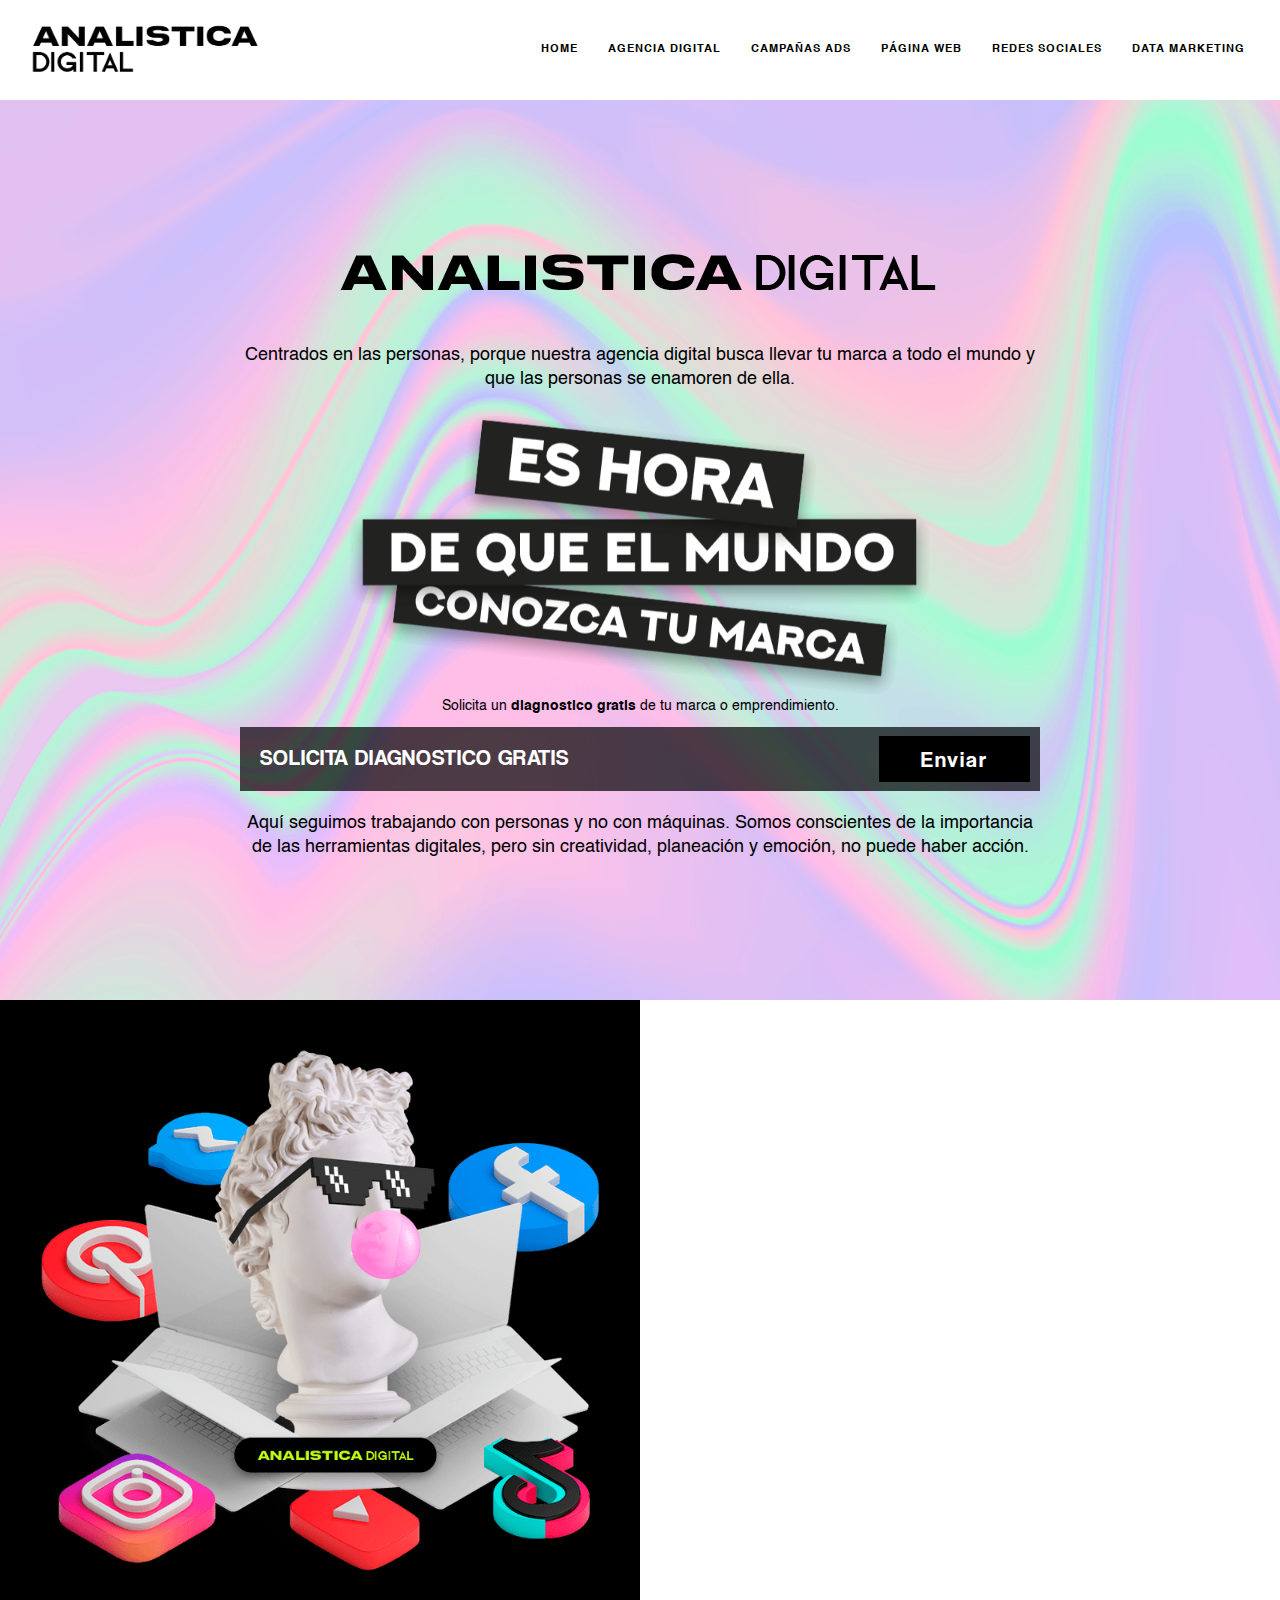
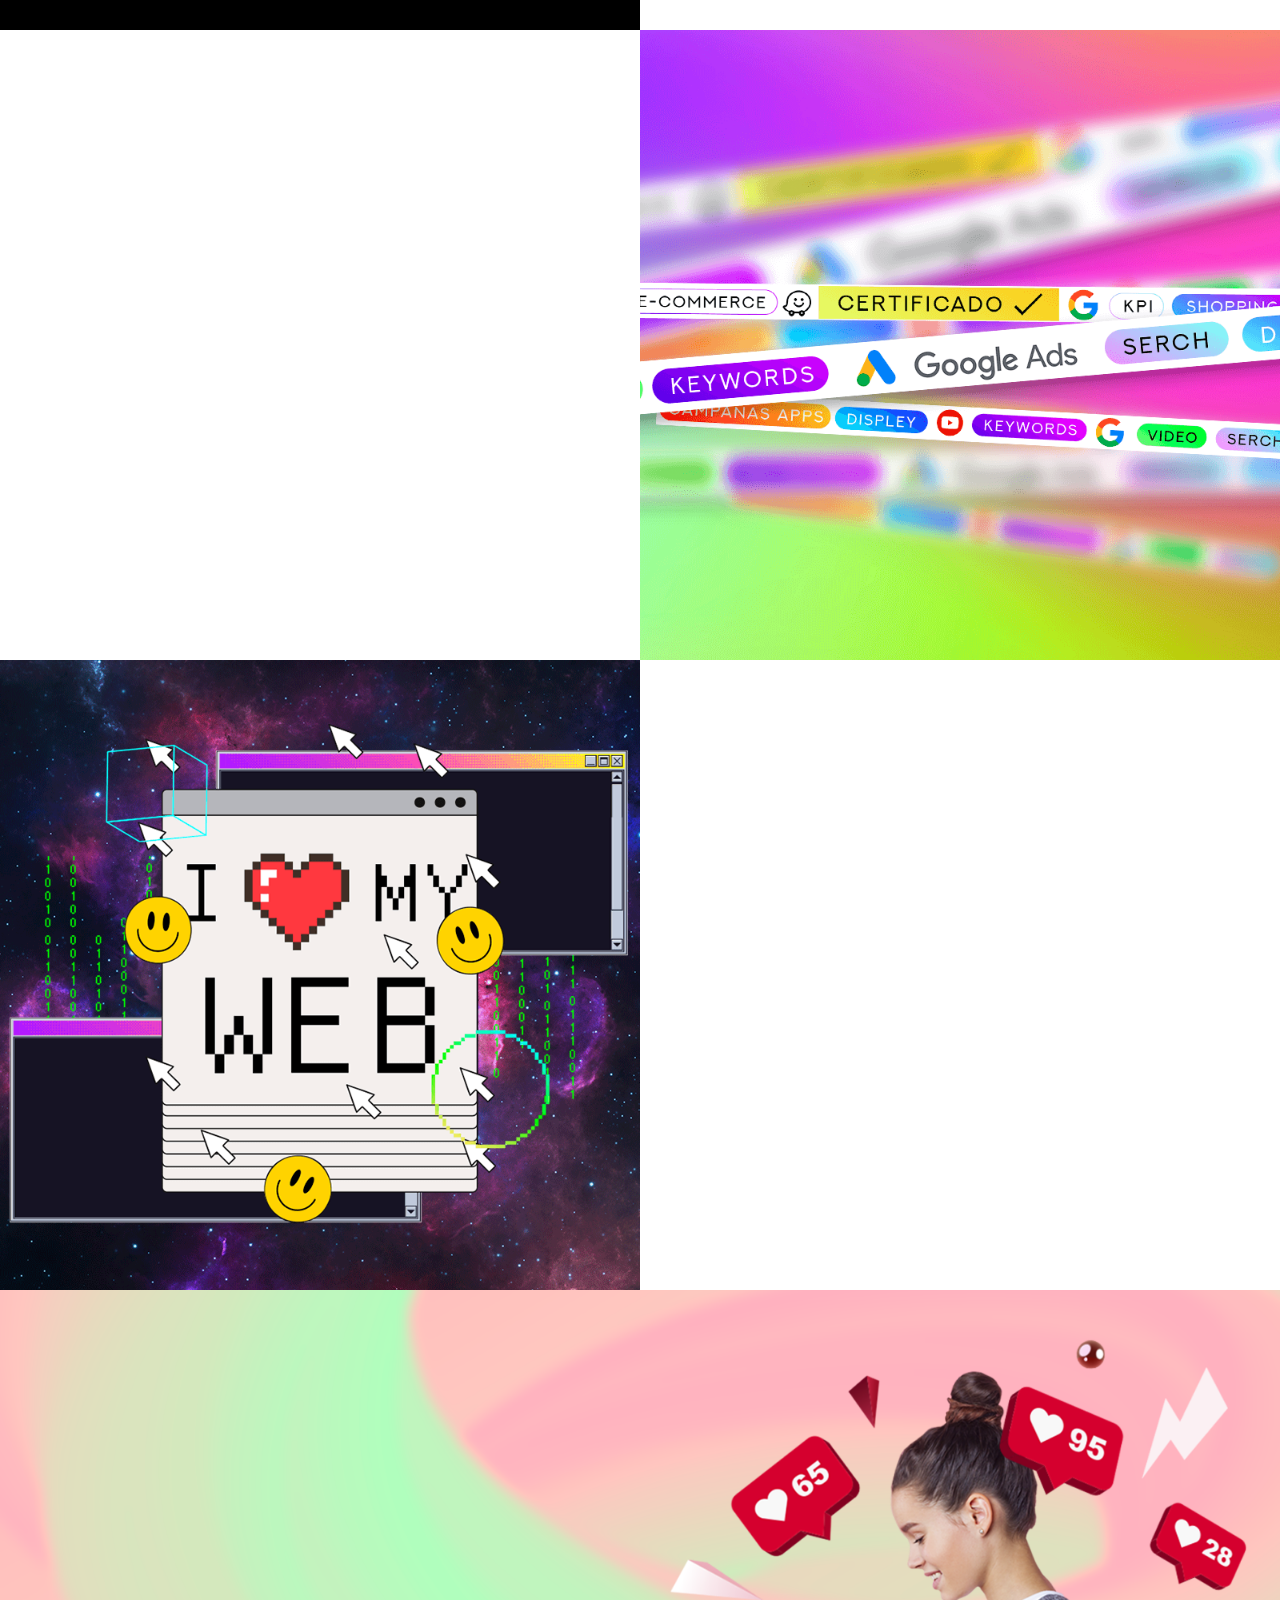
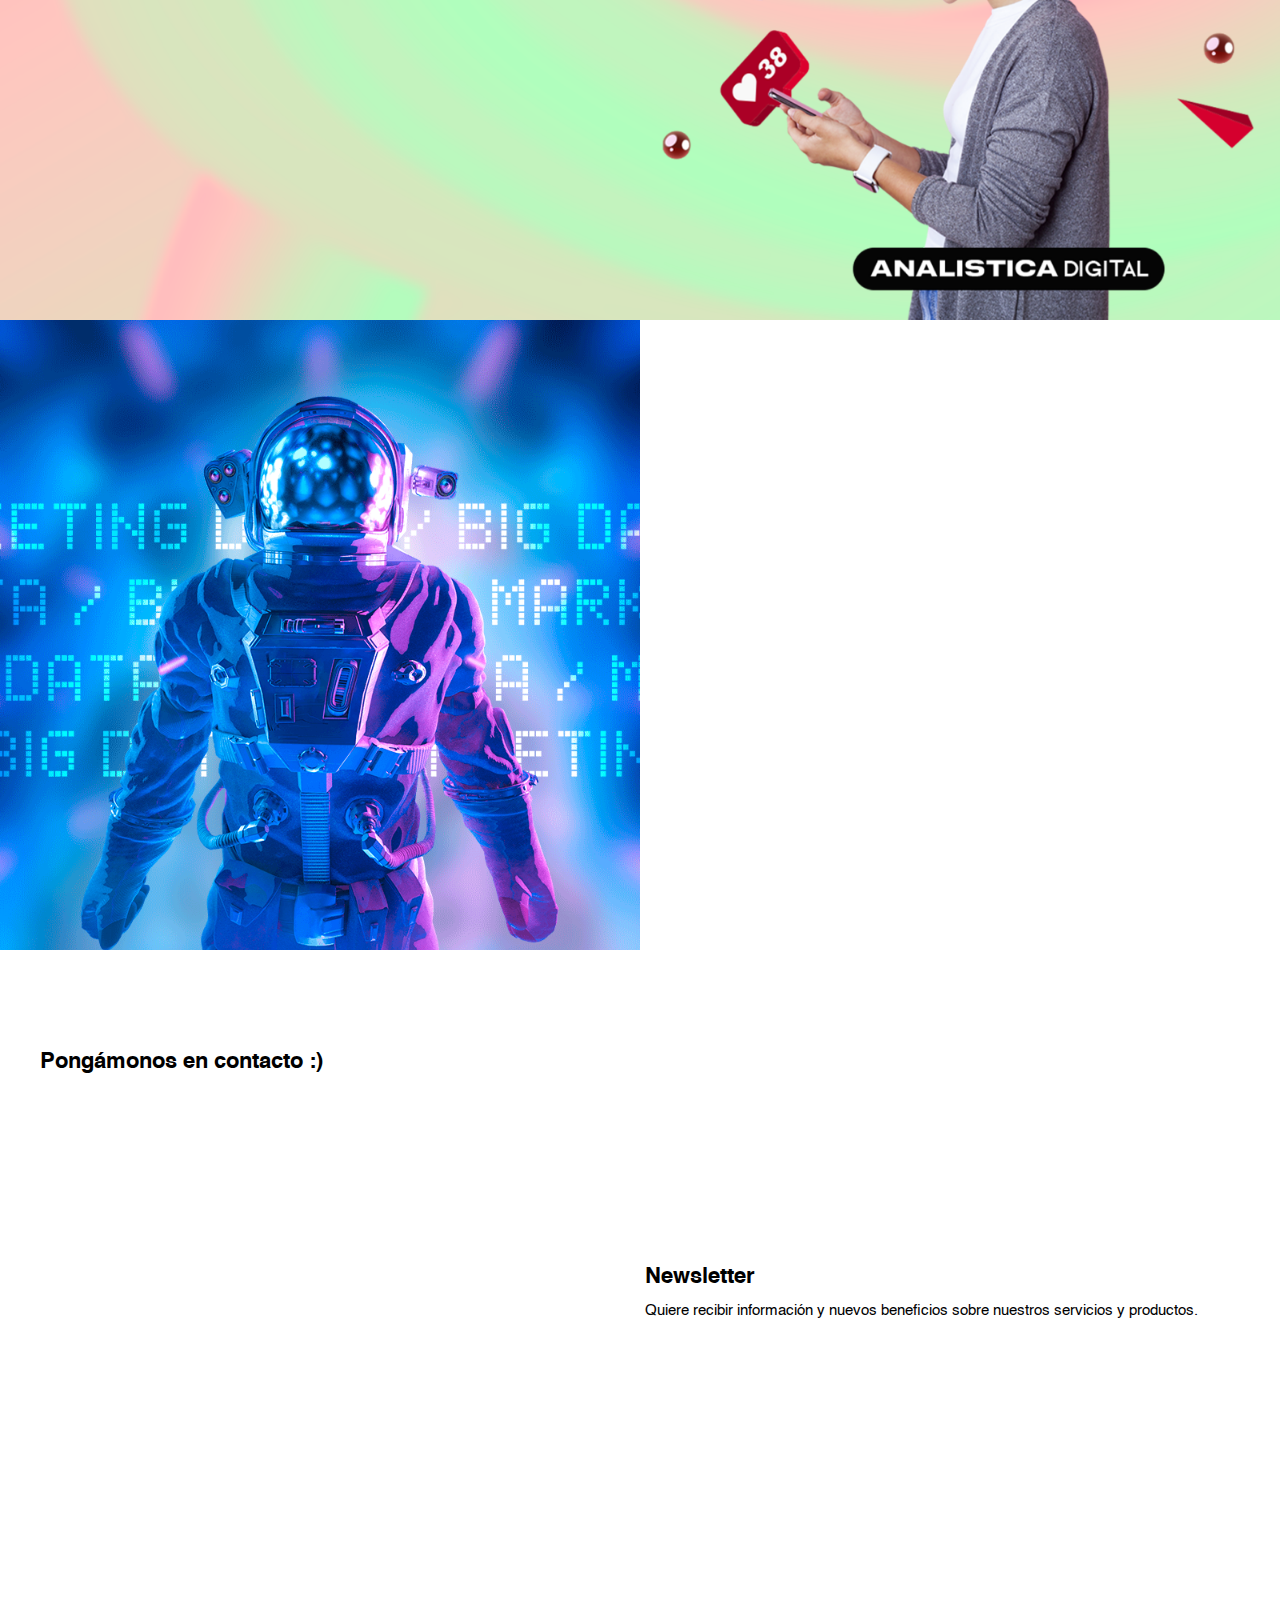
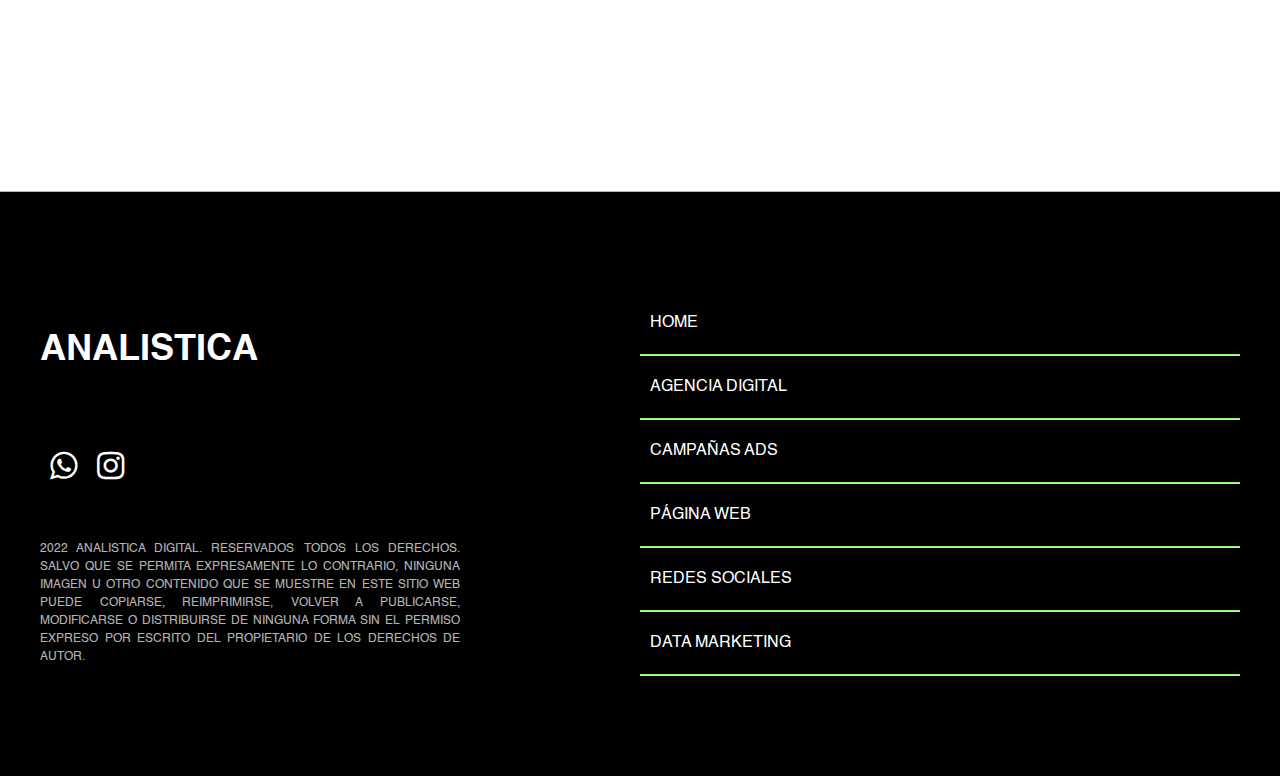
==== commit a48122b9: "fix" ====
--- a/index.html
+++ b/index.html
@@ -5,9 +5,9 @@
     <meta charset="UTF-8">
     <link href="img/favicon.png" rel="shortcut icon">
     <meta name="viewport" content="width=device-width, initial-scale=1, maximum-scale=1">
-    <link href="css/main.css?v=63493" rel="stylesheet" type="text/css">
+    <link href="css/main.css?v=21123" rel="stylesheet" type="text/css">
     <link href="https://api.mapbox.com/mapbox-gl-js/v1.4.1/mapbox-gl.css" rel="stylesheet">
-    <script src="js/main.js?v=63493" type="text/javascript"></script>
+    <script src="js/main.js?v=21123" type="text/javascript"></script>
     <script src="https://api.mapbox.com/mapbox-gl-js/v1.4.1/mapbox-gl.js"></script>
     <!-- Meta tags facebook-->
     <meta property="og:title" content="#">
@@ -23,6 +23,46 @@
     <link href="https://fonts.googleapis.com/css2?family=Sarabun:ital,wght@0,300;0,400;0,500;0,700;1,300&amp;display=swap" rel="stylesheet">
   </head>
   <body>
+    <header>
+      <div class="header__primary">
+        <div class="header__wrap">
+          <div class="header__inner">
+            <div class="header__logo"><a href="index.html"><img src="img/icons/logo-analistica-digital.png"></a></div>
+            <div class="header__nav">
+              <div class="header__nav__bg"></div>
+              <div class="header__nav__nav">
+                <div class="header__nav__bar">
+                  <div class="header__nav__close">
+                    <div></div>
+                    <div></div>
+                  </div>
+                </div>
+                <div class="header__nav__back">
+                  <div></div>
+                  <div></div>
+                  <div></div>
+                </div>
+                <nav>
+                  <ul>
+                    <li><a href="index.html">Home</a></li>
+                    <li><a data-goto=".section--media--1">Agencia Digital</a></li>
+                    <li><a data-goto=".section--media--2">Campañas ADS</a></li>
+                    <li><a data-goto=".section--media--3">Página web</a></li>
+                    <li class="li-max"><a data-goto=".section--media--4">Redes Sociales</a></li>
+                    <li><a data-goto=".section--media--5">Data Marketing</a></li>
+                  </ul>
+                </nav>
+              </div>
+            </div>
+            <div class="header__right">
+              <div class="header__item header__item--ham">
+                <div class="header__ham"><span></span><span></span><span></span></div>
+              </div>
+            </div>
+          </div>
+        </div>
+      </div>
+    </header>
     <div id="sections">
       <section class="section--main"> 
         <div class="section__bg"> 
@@ -30,8 +70,8 @@
         </div>
         <div class="section__wrap section__wrap--main">
           <div class="section__body dscroll">
-            <div class="section__body__top"> 
-              <h1 class="section__title"><strong>Analistica</strong> Digital </h1>
+            <div class="section__body__top">
+              <div class="section__logo"> <img src="img/uploads/logo-analistica-main.png"></div>
               <p class="section__description">Centrados en las personas, porque nuestra agencia digital busca llevar tu marca a todo el mundo y que las personas se enamoren de ella.</p>
             </div>
             <div class="section__body__center"> 
@@ -56,7 +96,7 @@
           </div>
         </div>
       </section>
-      <section class="section--media">
+      <section class="section--media section--media--1">
         <div class="section__body">
           <div class="cols cols-gutter-0">
             <div class="section__flex">
@@ -78,14 +118,14 @@
                     <div class="section__tag">+ SEO</div>
                     <div class="section__tag">+ SEM</div>
                   </div>
-                  <p class="section__description">Simplificar el marketing digital, no te queremos marear con términos técnicos y raros. Sabemos que lo que más te preocupa es vender. Nuestro trabajo es ayudar que lo logres. El marketing digital no son programas mágicos que resuelven todo, es estrategia, análisis y creatividad. Tu marca no tiene que buscar consumidores, tiene que contar fanáticos. </p><a href="#" class="btn">Solicitar más info.</a>
-                </div>
-              </div>
-            </div>
-          </div>
-        </div>
-      </section>
-      <section class="section--media">
+                  <p class="section__description">Simplificar el marketing digital, no te queremos marear con términos técnicos y raros. Sabemos que lo que más te preocupa es vender. Nuestro trabajo es ayudar que lo logres. El marketing digital no son programas mágicos que resuelven todo, es estrategia, análisis y creatividad. Tu marca no tiene que buscar consumidores, tiene que contar fanáticos. </p><a data-goto=".section--contact" class="btn">Solicitar más info.</a>
+                </div>
+              </div>
+            </div>
+          </div>
+        </div>
+      </section>
+      <section class="section--media section--media--2">
         <div class="section__body">
           <div class="cols cols-gutter-0">
             <div class="section__flex">
@@ -108,14 +148,14 @@
                     <div class="section__tag">+ SEM</div>
                     <div class="section__tag">+ Leads</div>
                   </div>
-                  <p class="section__description">El objetivo es aumentar la visibilidad y el posicionamiento de tu marca en los resultados de búsqueda. Las personas buscamos y valoramos las marcas que aportan y se diferencian en el mercado. Somos un equipo Certificado en Google ADS.</p><a href="#" class="btn">Consulta por Campañas Google Ads.</a>
-                </div>
-              </div>
-            </div>
-          </div>
-        </div>
-      </section>
-      <section class="section--media">
+                  <p class="section__description">El objetivo es aumentar la visibilidad y el posicionamiento de tu marca en los resultados de búsqueda. Las personas buscamos y valoramos las marcas que aportan y se diferencian en el mercado. Somos un equipo Certificado en Google ADS.</p><a data-goto=".section--contact" class="btn">Consulta por Campañas Google Ads.</a>
+                </div>
+              </div>
+            </div>
+          </div>
+        </div>
+      </section>
+      <section class="section--media section--media--3">
         <div class="section__body">
           <div class="cols cols-gutter-0">
             <div class="section__flex">
@@ -136,14 +176,14 @@
                     <div class="section__tag">+ CSS</div>
                     <div class="section__tag">+ JS</div>
                   </div>
-                  <p class="section__description">La gente se enamora de las marcas que les ofrecen una experiencia, no de las que simplemente les venden un producto. Al crear tu sitio web, piense en el tipo de experiencia que quiere ofrecer a sus visitantes y en cómo puede mejorar sus vidas con tus productos y servicios.</p><a href="#" class="btn">Consulta por Diseño de Páginas Web.</a>
-                </div>
-              </div>
-            </div>
-          </div>
-        </div>
-      </section>
-      <section class="section--banner"> 
+                  <p class="section__description">La gente se enamora de las marcas que les ofrecen una experiencia, no de las que simplemente les venden un producto. Al crear tu sitio web, piense en el tipo de experiencia que quiere ofrecer a sus visitantes y en cómo puede mejorar sus vidas con tus productos y servicios.</p><a data-goto=".section--contact" class="btn">Consulta por Diseño de Páginas Web.</a>
+                </div>
+              </div>
+            </div>
+          </div>
+        </div>
+      </section>
+      <section class="section--banner section--media--4"> 
         <div class="section__bg"> 
           <div class="bg"> <img src="img/uploads/background-banner.png"></div>
         </div>
@@ -161,7 +201,7 @@
                     <div class="section__tag">+ Pinterest</div>
                     <div class="section__tag">+ Tik Tok</div>
                   </div>
-                  <p class="section__description">Nuestro equipo de expertos digitales desarrollará e implementará tu estrategia social media, para lograr tus objetivos de marca multiplataforma. Es aquí el lugar donde tu marca puede contar su historia, destacando porque es valiosa. Buscamos crear una comunidad fanática de tu marca más que solo clientes.</p><a href="#" class="btn">Consulta por Servicios de Redes Sociales.</a>
+                  <p class="section__description">Nuestro equipo de expertos digitales desarrollará e implementará tu estrategia social media, para lograr tus objetivos de marca multiplataforma. Es aquí el lugar donde tu marca puede contar su historia, destacando porque es valiosa. Buscamos crear una comunidad fanática de tu marca más que solo clientes.</p><a data-goto=".section--contact" class="btn">Consulta por Servicios de Redes Sociales.</a>
                 </div>
               </div>
               <div class="col-md-6">
@@ -171,7 +211,7 @@
           </div>
         </div>
       </section>
-      <section class="section--media">
+      <section class="section--media section--media--5">
         <div class="section__body">
           <div class="cols cols-gutter-0">
             <div class="section__flex">
@@ -194,7 +234,7 @@
                     <div class="section__tag">+ BBDD</div>
                     <div class="section__tag">+ MAIL MARKETING</div>
                   </div>
-                  <p class="section__description">Son estos grandes datos los que aprovechan los profesionales del marketing de todo el mundo para conocer mejor a sus clientes. ¿Y si le dijéramos que el big data puede darle el poder de predecir el futuro? Pues no está muy lejos de la realidad. El marketing basado en datos ayuda a las empresas a comprender mejor a sus clientes, a ofrecer un servicio más personalizado y a generar resultados más precisos de las campañas publicitarias</p><a href="#" class="btn">Necesito que me contacten :).</a>
+                  <p class="section__description">Son estos grandes datos los que aprovechan los profesionales del marketing de todo el mundo para conocer mejor a sus clientes. ¿Y si le dijéramos que el big data puede darle el poder de predecir el futuro? Pues no está muy lejos de la realidad. El marketing basado en datos ayuda a las empresas a comprender mejor a sus clientes, a ofrecer un servicio más personalizado y a generar resultados más precisos de las campañas publicitarias</p><a data-goto=".section--contact" class="btn">Necesito que me contacten :).</a>
                 </div>
               </div>
             </div>
@@ -232,6 +272,18 @@
                       </div>
                       <div class="form__element"> 
                         <div class="form__input"> 
+                          <select name="services" required>
+                            <option selected disabled>Selecciona un servicio</option>
+                            <option value="agencia-digital">Agencia Digital</option>
+                            <option value="Campaña-ads">Campanas ADS</option>
+                            <option value="pagina-web">Página Web</option>
+                            <option value="redes-sociales">Redes Sociales</option>
+                            <option value="data-marketing">Data Marketing</option>
+                          </select>
+                        </div>
+                      </div>
+                      <div class="form__element"> 
+                        <div class="form__input"> 
                           <textarea name="message" placeholder="Mensaje" required></textarea>
                         </div>
                       </div>
@@ -270,19 +322,19 @@
             <div class="footer__logo"> <a href="#">Analistica
                 <!--img(src="img/icons/logo-analistica.svg") --></a></div>
             <div class="footer__socials"> 
-              <div class="footer__social"> <a href="#"><span class="fa fa-linkedin"></span></a></div>
-              <div class="footer__social"> <a href="#"><span class="fa fa-instagram"></span></a></div>
-            </div>
-            <p class="footer__description">2021 ANALISTICA. Reservados todos los derechos. Salvo que se permita expresamente lo contrario, ninguna imagen u otro contenido que se muestre en este sitio web puede copiarse, reimprimirse, volver a publicarse, modificarse o distribuirse de ninguna forma sin el permiso expreso por escrito del propietario de los derechos de autor.</p>
+              <div class="footer__social"> <a href="https://api.whatsapp.com/send?phone=56976498078" target="_blank"><span class="fa fa-whatsapp"></span></a></div>
+              <div class="footer__social"> <a href="https://www.instagram.com/analisticadigital/" target="_blank"><span class="fa fa-instagram"></span></a></div>
+            </div>
+            <p class="footer__description">2022 ANALISTICA DIGITAL. Reservados todos los derechos. Salvo que se permita expresamente lo contrario, ninguna imagen u otro contenido que se muestre en este sitio web puede copiarse, reimprimirse, volver a publicarse, modificarse o distribuirse de ninguna forma sin el permiso expreso por escrito del propietario de los derechos de autor.</p>
           </div>
           <div class="footer__links"> 
-            <ul> 
+            <ul>
               <li><a href="index.html">Home</a></li>
-              <li><a href="base-standar.html">Bases estándar</a></li>
-              <li><a href="bases-personalizadas.html">Bases personalizadas</a></li>
-              <li><a href="investigacion-proyectos.html">Investigación y proyectos</a></li>
-              <li class="li-max"><a href="datos-marketing.html">Servicios de datos y marketing</a></li>
-              <li><a href="contact.html">Contacto</a></li>
+              <li><a data-goto=".section--media--1">Agencia Digital</a></li>
+              <li><a data-goto=".section--media--2">Campañas ADS</a></li>
+              <li><a data-goto=".section--media--3">Página web</a></li>
+              <li class="li-max"><a data-goto=".section--media--4">Redes Sociales</a></li>
+              <li><a data-goto=".section--media--5">Data Marketing</a></li>
             </ul>
           </div>
         </div>
--- a/css/main.css
+++ b/css/main.css
@@ -1,4 +1,4 @@
-.clearfix:after,.clearfix:before{content:" ";display:table}.clearfix:after{clear:both}.pull-right{float:right!important}.pull-left{float:left!important}.hide{display:none!important}.show{display:block!important}.invisible{visibility:hidden}.hidden{display:none!important}.affix{position:fixed}*,body{margin:0}*{padding:0;border:0;outline:0;-moz-box-sizing:border-box;box-sizing:border-box}html{min-height:100%;position:relative}body{-webkit-font-smoothing:antialiased;background:#fff}body,button{font-family:'Helvetica',sans-serif;font-size:16px;line-height:22px}body,button,input,select,textarea{color:#000}a,button,input,select,textarea{transition:.2s ease}a{color:#9cff70;text-decoration:none}a.a-classic{text-decoration:underline}a:hover,button:hover,input[type=checkbox]:hover,input[type=radio]:hover,label:hover,select:hover{cursor:pointer}.h1,.h2,.h3,.h4,.h5,h1,h2,h3,h4,h5{margin-bottom:10px;font-family:'Helvetica',sans-serif;font-weight:500}.cols>div,p{margin-bottom:10px}.h1,h1{font-size:38px;line-height:42px}@media (min-width:960px){.h1,h1{font-size:54px;line-height:60px}}.h2,h2{font-size:30px;line-height:33px}@media (min-width:720px){.h2,h2{font-size:38px;line-height:42px}}.h3,h3{font-size:22px;line-height:25px}@media (min-width:480px){.h3,h3{font-size:30px;line-height:33px}}.h4,h4{font-size:18px;line-height:25px}@media (min-width:480px){.h4,h4{font-size:22px;line-height:25px}}.h5,h5{font-size:14px;line-height:16px}ol,ul{list-style-type:none}img{width:auto;height:auto;margin:0 auto}img,svg{display:block;max-width:100%}.col-lg-1,.col-lg-10,.col-lg-11,.col-lg-12,.col-lg-2,.col-lg-3,.col-lg-4,.col-lg-5,.col-lg-6,.col-lg-7,.col-lg-8,.col-lg-9,.col-md-1,.col-md-10,.col-md-11,.col-md-12,.col-md-2,.col-md-3,.col-md-4,.col-md-5,.col-md-6,.col-md-7,.col-md-8,.col-md-9,.col-sm-1,.col-sm-10,.col-sm-11,.col-sm-12,.col-sm-2,.col-sm-3,.col-sm-4,.col-sm-5,.col-sm-6,.col-sm-7,.col-sm-8,.col-sm-9,.col-xs-1,.col-xs-10,.col-xs-11,.col-xs-12,.col-xs-2,.col-xs-3,.col-xs-4,.col-xs-5,.col-xs-6,.col-xs-7,.col-xs-8,.col-xs-9{position:relative;min-height:1px;padding-left:5px;padding-right:5px}.cols,.row{margin-left:-5px;margin-right:-5px}.row:after,.row:before{content:" ";display:table}.row:after{clear:both}.cols.cols-gutter-0:after,.cols.cols-gutter-0:before,.cols:after,.cols:before{content:" ";display:table}.cols.cols-gutter-0:after,.cols:after{clear:both}.cols>div{-moz-box-sizing:border-box;box-sizing:border-box}.cols:last-child{margin-bottom:-10px}.cols.cols-gutter-0,.cols.cols-gutter-1,.cols.cols-gutter-buttons{margin-left:0;margin-right:0}.cols.cols-gutter-0 .section__flex>div{padding-left:0;padding-right:0;margin-bottom:0}.cols.cols-gutter-0 .section__flex:last-child,.cols.cols-gutter-1>div:last-child{margin-bottom:0}.cols.cols-gutter-1:after,.cols.cols-gutter-1:before{content:" ";display:table}.cols.cols-gutter-1:after{clear:both}.cols.cols-gutter-1>div{padding-left:0;padding-right:0;margin-bottom:5px}@media (min-width:960px){.cols.cols-gutter-1>div{padding-left:5px;padding-right:5px;margin-bottom:5px}.cols.cols-gutter-1>div:last-child{margin-bottom:5px}}.cols.cols-gutter-buttons:after,.cols.cols-gutter-buttons:before{content:" ";display:table}.cols.cols-gutter-buttons:after{clear:both}.cols.cols-gutter-buttons>div{padding-left:0;padding-right:4px;margin-bottom:10px}.cols.cols-gutter-buttons>div:last-child{padding-right:0}@media (min-width:960px){.cols.cols-gutter-2{margin-left:-10px;margin-right:-10px}.cols.cols-gutter-2:after,.cols.cols-gutter-2:before{content:" ";display:table}.cols.cols-gutter-2:after{clear:both}.cols.cols-gutter-2>div{padding-left:10px;padding-right:10px;margin-bottom:20px}.cols.cols-gutter-2:last-child{margin-bottom:-20px}}@media (max-width:960px){.cols.cols-scroll{overflow:auto;-webkit-overflow-scrolling:touch;white-space:nowrap;margin:0 -20px -20px;padding:0 20px 20px}.cols.cols-scroll>div{display:inline-block;vertical-align:top;width:320px;white-space:normal;margin:0;padding:0 10px 0 0}.cols.cols-scroll>div:last-child{margin-right:15px}.cols.cols-gutter-min{margin-left:0;margin-right:0}.cols.cols-gutter-min:after,.cols.cols-gutter-min:before{content:" ";display:table}.cols.cols-gutter-min:after{clear:both}.cols.cols-gutter-min>div{padding-left:5px;padding-right:5px;margin-bottom:10px}.cols.cols-gutter-min:last-child{margin-bottom:10px}}@media (max-width:1200px){.cols.cols-scroll-limit{overflow:auto;-webkit-overflow-scrolling:touch;white-space:nowrap;margin:0 -20px -20px;padding:0 20px 20px}.cols.cols-scroll-limit>div{display:inline-block;vertical-align:top;width:300px;white-space:normal;margin:0;padding:0 10px 0 0}.cols.cols-scroll-limit>div:last-child{margin-right:15px}.cols.cols-gutter-min{margin-left:0;margin-right:0}.cols.cols-gutter-min:after,.cols.cols-gutter-min:before{content:" ";display:table}.cols.cols-gutter-min:after{clear:both}.cols.cols-gutter-min>div{padding-left:5px;padding-right:5px;margin-bottom:10px}.cols.cols-gutter-min:last-child{margin-bottom:10px}}@media (max-width:960px) and (min-width:960px){.cols.cols-scroll{margin-right:-40px}}@media (max-width:1200px) and (min-width:720px){.cols.cols-scroll-limit{margin-right:-40px}}.col-xs-1,.col-xs-10,.col-xs-11,.col-xs-12,.col-xs-2,.col-xs-3,.col-xs-4,.col-xs-5,.col-xs-6,.col-xs-7,.col-xs-8,.col-xs-9{float:left}.col-xs-12{width:100%}.col-xs-11{width:91.66666666666666%}.col-xs-10{width:83.33333333333334%}.col-xs-9{width:75%}.col-xs-8{width:66.66666666666666%}.col-xs-7{width:58.333333333333336%}.col-xs-6{width:50%}.col-xs-5{width:41.66666666666667%}.col-xs-4{width:33.33333333333333%}.col-xs-3{width:25%}.col-xs-2{width:16.666666666666664%}.col-xs-1{width:8.333333333333332%}.col-xs-pull-12{right:100%}.col-xs-pull-11{right:91.66666666666666%}.col-xs-pull-10{right:83.33333333333334%}.col-xs-pull-9{right:75%}.col-xs-pull-8{right:66.66666666666666%}.col-xs-pull-7{right:58.333333333333336%}.col-xs-pull-6{right:50%}.col-xs-pull-5{right:41.66666666666667%}.col-xs-pull-4{right:33.33333333333333%}.col-xs-pull-3{right:25%}.col-xs-pull-2{right:16.666666666666664%}.col-xs-pull-1{right:8.333333333333332%}.col-xs-pull-0{right:auto}.col-xs-push-12{left:100%}.col-xs-push-11{left:91.66666666666666%}.col-xs-push-10{left:83.33333333333334%}.col-xs-push-9{left:75%}.col-xs-push-8{left:66.66666666666666%}.col-xs-push-7{left:58.333333333333336%}.col-xs-push-6{left:50%}.col-xs-push-5{left:41.66666666666667%}.col-xs-push-4{left:33.33333333333333%}.col-xs-push-3{left:25%}.col-xs-push-2{left:16.666666666666664%}.col-xs-push-1{left:8.333333333333332%}.col-xs-push-0{left:auto}.col-xs-offset-12{margin-left:100%}.col-xs-offset-11{margin-left:91.66666666666666%}.col-xs-offset-10{margin-left:83.33333333333334%}.col-xs-offset-9{margin-left:75%}.col-xs-offset-8{margin-left:66.66666666666666%}.col-xs-offset-7{margin-left:58.333333333333336%}.col-xs-offset-6{margin-left:50%}.col-xs-offset-5{margin-left:41.66666666666667%}.col-xs-offset-4{margin-left:33.33333333333333%}.col-xs-offset-3{margin-left:25%}.col-xs-offset-2{margin-left:16.666666666666664%}.col-xs-offset-1{margin-left:8.333333333333332%}.col-xs-offset-0{margin-left:0}@media (min-width:480px){.col-sm-1,.col-sm-10,.col-sm-11,.col-sm-12,.col-sm-2,.col-sm-3,.col-sm-4,.col-sm-5,.col-sm-6,.col-sm-7,.col-sm-8,.col-sm-9{float:left}.col-sm-12{width:100%}.col-sm-11{width:91.66666666666666%}.col-sm-10{width:83.33333333333334%}.col-sm-9{width:75%}.col-sm-8{width:66.66666666666666%}.col-sm-7{width:58.333333333333336%}.col-sm-6{width:50%}.col-sm-5{width:41.66666666666667%}.col-sm-4{width:33.33333333333333%}.col-sm-3{width:25%}.col-sm-2{width:16.666666666666664%}.col-sm-1{width:8.333333333333332%}.col-sm-pull-12{right:100%}.col-sm-pull-11{right:91.66666666666666%}.col-sm-pull-10{right:83.33333333333334%}.col-sm-pull-9{right:75%}.col-sm-pull-8{right:66.66666666666666%}.col-sm-pull-7{right:58.333333333333336%}.col-sm-pull-6{right:50%}.col-sm-pull-5{right:41.66666666666667%}.col-sm-pull-4{right:33.33333333333333%}.col-sm-pull-3{right:25%}.col-sm-pull-2{right:16.666666666666664%}.col-sm-pull-1{right:8.333333333333332%}.col-sm-pull-0{right:auto}.col-sm-push-12{left:100%}.col-sm-push-11{left:91.66666666666666%}.col-sm-push-10{left:83.33333333333334%}.col-sm-push-9{left:75%}.col-sm-push-8{left:66.66666666666666%}.col-sm-push-7{left:58.333333333333336%}.col-sm-push-6{left:50%}.col-sm-push-5{left:41.66666666666667%}.col-sm-push-4{left:33.33333333333333%}.col-sm-push-3{left:25%}.col-sm-push-2{left:16.666666666666664%}.col-sm-push-1{left:8.333333333333332%}.col-sm-push-0{left:auto}.col-sm-offset-12{margin-left:100%}.col-sm-offset-11{margin-left:91.66666666666666%}.col-sm-offset-10{margin-left:83.33333333333334%}.col-sm-offset-9{margin-left:75%}.col-sm-offset-8{margin-left:66.66666666666666%}.col-sm-offset-7{margin-left:58.333333333333336%}.col-sm-offset-6{margin-left:50%}.col-sm-offset-5{margin-left:41.66666666666667%}.col-sm-offset-4{margin-left:33.33333333333333%}.col-sm-offset-3{margin-left:25%}.col-sm-offset-2{margin-left:16.666666666666664%}.col-sm-offset-1{margin-left:8.333333333333332%}.col-sm-offset-0{margin-left:0}}@media (min-width:720px){.col-md-1,.col-md-10,.col-md-11,.col-md-12,.col-md-2,.col-md-3,.col-md-4,.col-md-5,.col-md-6,.col-md-7,.col-md-8,.col-md-9{float:left}.col-md-12{width:100%}.col-md-11{width:91.66666666666666%}.col-md-10{width:83.33333333333334%}.col-md-9{width:75%}.col-md-8{width:66.66666666666666%}.col-md-7{width:58.333333333333336%}.col-md-6{width:50%}.col-md-5{width:41.66666666666667%}.col-md-4{width:33.33333333333333%}.col-md-3{width:25%}.col-md-2{width:16.666666666666664%}.col-md-1{width:8.333333333333332%}.col-md-pull-12{right:100%}.col-md-pull-11{right:91.66666666666666%}.col-md-pull-10{right:83.33333333333334%}.col-md-pull-9{right:75%}.col-md-pull-8{right:66.66666666666666%}.col-md-pull-7{right:58.333333333333336%}.col-md-pull-6{right:50%}.col-md-pull-5{right:41.66666666666667%}.col-md-pull-4{right:33.33333333333333%}.col-md-pull-3{right:25%}.col-md-pull-2{right:16.666666666666664%}.col-md-pull-1{right:8.333333333333332%}.col-md-pull-0{right:auto}.col-md-push-12{left:100%}.col-md-push-11{left:91.66666666666666%}.col-md-push-10{left:83.33333333333334%}.col-md-push-9{left:75%}.col-md-push-8{left:66.66666666666666%}.col-md-push-7{left:58.333333333333336%}.col-md-push-6{left:50%}.col-md-push-5{left:41.66666666666667%}.col-md-push-4{left:33.33333333333333%}.col-md-push-3{left:25%}.col-md-push-2{left:16.666666666666664%}.col-md-push-1{left:8.333333333333332%}.col-md-push-0{left:auto}.col-md-offset-12{margin-left:100%}.col-md-offset-11{margin-left:91.66666666666666%}.col-md-offset-10{margin-left:83.33333333333334%}.col-md-offset-9{margin-left:75%}.col-md-offset-8{margin-left:66.66666666666666%}.col-md-offset-7{margin-left:58.333333333333336%}.col-md-offset-6{margin-left:50%}.col-md-offset-5{margin-left:41.66666666666667%}.col-md-offset-4{margin-left:33.33333333333333%}.col-md-offset-3{margin-left:25%}.col-md-offset-2{margin-left:16.666666666666664%}.col-md-offset-1{margin-left:8.333333333333332%}.col-md-offset-0{margin-left:0}}@media (min-width:960px){.col-lg-1,.col-lg-10,.col-lg-11,.col-lg-12,.col-lg-2,.col-lg-3,.col-lg-4,.col-lg-5,.col-lg-6,.col-lg-7,.col-lg-8,.col-lg-9{float:left}.col-lg-12{width:100%}.col-lg-11{width:91.66666666666666%}.col-lg-10{width:83.33333333333334%}.col-lg-9{width:75%}.col-lg-8{width:66.66666666666666%}.col-lg-7{width:58.333333333333336%}.col-lg-6{width:50%}.col-lg-5{width:41.66666666666667%}.col-lg-4{width:33.33333333333333%}.col-lg-3{width:25%}.col-lg-2{width:16.666666666666664%}.col-lg-1{width:8.333333333333332%}.col-lg-pull-12{right:100%}.col-lg-pull-11{right:91.66666666666666%}.col-lg-pull-10{right:83.33333333333334%}.col-lg-pull-9{right:75%}.col-lg-pull-8{right:66.66666666666666%}.col-lg-pull-7{right:58.333333333333336%}.col-lg-pull-6{right:50%}.col-lg-pull-5{right:41.66666666666667%}.col-lg-pull-4{right:33.33333333333333%}.col-lg-pull-3{right:25%}.col-lg-pull-2{right:16.666666666666664%}.col-lg-pull-1{right:8.333333333333332%}.col-lg-pull-0{right:auto}.col-lg-push-12{left:100%}.col-lg-push-11{left:91.66666666666666%}.col-lg-push-10{left:83.33333333333334%}.col-lg-push-9{left:75%}.col-lg-push-8{left:66.66666666666666%}.col-lg-push-7{left:58.333333333333336%}.col-lg-push-6{left:50%}.col-lg-push-5{left:41.66666666666667%}.col-lg-push-4{left:33.33333333333333%}.col-lg-push-3{left:25%}.col-lg-push-2{left:16.666666666666664%}.col-lg-push-1{left:8.333333333333332%}.col-lg-push-0{left:auto}.col-lg-offset-12{margin-left:100%}.col-lg-offset-11{margin-left:91.66666666666666%}.col-lg-offset-10{margin-left:83.33333333333334%}.col-lg-offset-9{margin-left:75%}.col-lg-offset-8{margin-left:66.66666666666666%}.col-lg-offset-7{margin-left:58.333333333333336%}.col-lg-offset-6{margin-left:50%}.col-lg-offset-5{margin-left:41.66666666666667%}.col-lg-offset-4{margin-left:33.33333333333333%}.col-lg-offset-3{margin-left:25%}.col-lg-offset-2{margin-left:16.666666666666664%}.col-lg-offset-1{margin-left:8.333333333333332%}.col-lg-offset-0{margin-left:0}}@-webkit-keyframes fadeIn{0%{opacity:0}}@keyframes fadeIn{0%{opacity:0}}@-webkit-keyframes fadeOut{to{opacity:0}}@keyframes fadeOut{to{opacity:0}}@-webkit-keyframes slideUp{0%{-webkit-transform:translateY(100%);transform:translateY(100%)}}@keyframes slideUp{0%{-webkit-transform:translateY(100%);transform:translateY(100%)}}@-webkit-keyframes slideFadeUp{0%{-webkit-transform:translateY(20px);transform:translateY(20px);opacity:0}}@keyframes slideFadeUp{0%{-webkit-transform:translateY(20px);transform:translateY(20px);opacity:0}}@-webkit-keyframes slideUpOut{to{-webkit-transform:translateY(-100%);transform:translateY(-100%)}}@keyframes slideUpOut{to{-webkit-transform:translateY(-100%);transform:translateY(-100%)}}@-webkit-keyframes slideDown{0%{-webkit-transform:translateY(-100%);transform:translateY(-100%)}}@keyframes slideDown{0%{-webkit-transform:translateY(-100%);transform:translateY(-100%)}}@-webkit-keyframes slideFadeDown{0%{-webkit-transform:translateY(-20px);transform:translateY(-20px);opacity:0}}@keyframes slideFadeDown{0%{-webkit-transform:translateY(-20px);transform:translateY(-20px);opacity:0}}@-webkit-keyframes slideDownOut{to{-webkit-transform:translateY(100%);transform:translateY(100%)}}@keyframes slideDownOut{to{-webkit-transform:translateY(100%);transform:translateY(100%)}}@-webkit-keyframes slideLeft{0%{-webkit-transform:translateX(100%);transform:translateX(100%)}}@keyframes slideLeft{0%{-webkit-transform:translateX(100%);transform:translateX(100%)}}@-webkit-keyframes slideFadeLeft{0%{-webkit-transform:translateX(20px);transform:translateX(20px);opacity:0}}@keyframes slideFadeLeft{0%{-webkit-transform:translateX(20px);transform:translateX(20px);opacity:0}}@-webkit-keyframes slideLeftOut{to{-webkit-transform:translateX(-100%);transform:translateX(-100%)}}@keyframes slideLeftOut{to{-webkit-transform:translateX(-100%);transform:translateX(-100%)}}@-webkit-keyframes slideRight{0%{-webkit-transform:translateX(-100%);transform:translateX(-100%)}}@keyframes slideRight{0%{-webkit-transform:translateX(-100%);transform:translateX(-100%)}}@-webkit-keyframes slideFadeRight{0%{-webkit-transform:translateX(-20px);transform:translateX(-20px);opacity:0}}@keyframes slideFadeRight{0%{-webkit-transform:translateX(-20px);transform:translateX(-20px);opacity:0}}@-webkit-keyframes slideRightOut{to{-webkit-transform:translateX(100%);transform:translateX(100%)}}@keyframes slideRightOut{to{-webkit-transform:translateX(100%);transform:translateX(100%)}}@-webkit-keyframes scaleIn{0%{-webkit-transform:scale(0);transform:scale(0)}}@keyframes scaleIn{0%{-webkit-transform:scale(0);transform:scale(0)}}@-webkit-keyframes scaleFadeIn{0%{-webkit-transform:scale(1.5);transform:scale(1.5)}}@keyframes scaleFadeIn{0%{-webkit-transform:scale(1.5);transform:scale(1.5)}}@-webkit-keyframes scaleOut{to{-webkit-transform:scale(0);transform:scale(0)}}@keyframes scaleOut{to{-webkit-transform:scale(0);transform:scale(0)}}@-webkit-keyframes scaleFadeOut{to{-webkit-transform:scale(.8);transform:scale(.8);opacity:0}}@keyframes scaleFadeOut{to{-webkit-transform:scale(.8);transform:scale(.8);opacity:0}}@-webkit-keyframes translateBg{0%{-webkit-transform:translateY(-10%);transform:translateY(-10%)}}@keyframes translateBg{0%{-webkit-transform:translateY(-10%);transform:translateY(-10%)}}@-webkit-keyframes heightMd{0%{max-height:0;overflow:hidden}to{max-height:500px;overflow:hidden}}@keyframes heightMd{0%{max-height:0;overflow:hidden}to{max-height:500px;overflow:hidden}}@-webkit-keyframes bgIn{0%{-webkit-transform:translateY(-10%);transform:translateY(-10%)}}@keyframes bgIn{0%{-webkit-transform:translateY(-10%);transform:translateY(-10%)}}article{position:relative;overflow:hidden;color:#000}article a:after,article.article--people:after{content:"";position:absolute;top:0;left:0;width:100%;height:100%}article .article__title{margin-bottom:10px;font-weight:700}article .article__description{font-size:14px;line-height:18px;font-weight:300}@media (min-width:720px){article .article__description{font-size:16px;line-height:22px}}article.article--feature{background-color:#fff;border-bottom:20px solid #9cff70;min-height:250px;margin:0 10px}@media (min-width:720px){article.article--feature{min-height:300px}}article.article--client,article.article--feature .article__body{display:-ms-flexbox;display:flex;-ms-flex-pack:center;justify-content:center}article.article--feature .article__body{padding:10px;-ms-flex-direction:column;flex-direction:column;min-height:250px}@media (min-width:720px){article.article--feature .article__body{padding:20px;max-width:80%;min-height:300px}}article.article--feature .article__body .article__title{text-transform:uppercase;font-weight:700;font-size:14px;line-height:16px}@media (min-width:720px){article.article--feature .article__body .article__title{font-size:22px;line-height:25px}}@media (min-width:720px) and (min-width:480px){article.article--feature .article__body .article__title{font-size:30px;line-height:33px}}article.article--feature .article__body .article__number{font-size:48px;line-height:56px;display:block;margin-bottom:20px}article.article--feature .article__body .article__description{font-size:14px;line-height:18px}@media (min-width:720px){article.article--feature .article__body .article__description{font-size:18px;line-height:22px}}article.article--client{background-color:#fff;min-height:120px;-ms-flex-align:center;align-items:center}@media (min-width:720px){article.article--client{min-height:150px}}article.article--client .article__img img{height:120px}@media (min-width:720px){article.article--client .article__img img{height:150px}}article.article--people{min-height:500px}@media (min-width:720px){article.article--people{min-height:500px}}article.article--people:after{background:#000;background:linear-gradient(0deg,#000,transparent);height:30%;top:initial;bottom:0}article.article--people:hover .article__hover{opacity:1}article.article--people .article__plus{position:absolute;top:10px;left:20px;z-index:3}article.article--people .article__plus span{color:#fff;font-size:24px;line-height:28px}article.article--people .article__bg .bg{transition:.3s}article.article--people .article__bg .bg:hover{-webkit-transform:scale(1.05);transform:scale(1.05)}article.article--people .article__body{padding:20px;position:absolute;bottom:0;left:0;width:100%;color:#fff;z-index:2}article.article--people .article__hover{position:absolute;top:0;left:0;width:100%;height:100%;background-color:#fff;padding:20px;z-index:5;display:-ms-flexbox;display:flex;-ms-flex-direction:column;flex-direction:column;-ms-flex-pack:center;justify-content:center;opacity:0;border-bottom:5px solid #9cff70;transition:.3s}article.article--people .article__hover .article__description{font-size:14px;line-height:18px}article.article--people .article__hover .article__lists .article__list{margin-bottom:5px}article.article--people .article__hover .article__lists .article__list span{margin-left:10px;font-weight:700}article.article--swipper{background-color:transparent;margin:20px}article.article--swipper .article__body{padding:20px 0;color:#fff}.bg,.btn{display:block;width:100%}.bg{top:0;left:0;height:100%;background:center center no-repeat;background-size:cover;opacity:0;position:absolute}.bg.bg-loaded{-webkit-animation:fadeIn 1s ease both;animation:fadeIn 1s ease both;opacity:1}.bg img{display:none}.btn{position:relative;padding:5px 20px;background-color:#000;color:#fff;font-weight:700;font-family:'Coolvetica',sans-serif;letter-spacing:2px;font-size:22px;line-height:28px;text-align:center;border:2px solid #000}.btn:hover{background-color:#fff;color:#000}.dscroll{opacity:0;-webkit-animation:none;animation:none;transition:none}.dscroll.dscroll--in{-webkit-animation:slideFadeUp .8s ease-out backwards;animation:slideFadeUp .8s ease-out backwards;opacity:1}.dscroll.dscroll--in>*{-webkit-animation:slideFadeUp .5s ease backwards;animation:slideFadeUp .5s ease backwards}.dscroll.dscroll--in>:nth-child(1){-webkit-animation-delay:.2s;animation-delay:.2s}.dscroll.dscroll--in>:nth-child(2){-webkit-animation-delay:.4s;animation-delay:.4s}.dscroll.dscroll--in>:nth-child(3){-webkit-animation-delay:.6s;animation-delay:.6s}.dscroll.dscroll--in>:nth-child(4){-webkit-animation-delay:.8s;animation-delay:.8s}.dscroll.dscroll--in>:nth-child(5){-webkit-animation-delay:1s;animation-delay:1s}.dscroll.dscroll--in>:nth-child(6){-webkit-animation-delay:1.2s;animation-delay:1.2s}.faq{radius:rad;overflow:hidden;text-align:left}.faq .faq__item{background:#f2f2f2;position:relative;border-radius:2px;overflow:hidden;color:#000;margin-bottom:10px;border:1px solid rgba(255,255,255,.05)}.faq .faq__item.faq__open .faq__question .fa-angle-down{-webkit-transform:rotate(180deg);transform:rotate(180deg)}.faq .faq__item .faq__icon,header .header__nav .header__socials .header__item{display:inline-block}.faq .faq__item .faq__icon img,header.header--color .header__ham img,header.header--color--static .header__ham img,header.header--hover .header__ham img,header.header--static .header__ham img{width:30px}.faq .faq__question{margin-bottom:0;padding:15px 20px;transition:.5s;font-size:18px;line-height:25px;font-weight:500;width:100%}@media (min-width:480px){.faq .faq__question{font-size:22px;line-height:25px}}@media (min-width:720px){.faq .faq__question{padding:20px 30px;font-size:22px;line-height:25px}}.faq .faq__question .fa{transition:.5s;color:#000;margin-left:10px}.faq .faq__question .fa-angle-down{float:right}.faq .faq__question:hover{cursor:pointer}@media (min-width:720px) and (min-width:480px){.faq .faq__question{font-size:30px;line-height:33px}}.faq .faq__answer{padding:0 20px 20px;border-top:1px solid rgba(0,0,0,.1);background-color:#fff}@media (min-width:720px){.faq .faq__answer{padding:25px 30px}}.faq .faq__answer li{font-weight:500;margin-bottom:20px;opacity:.8}@media (min-width:720px){.faq .faq__answer li{line-height:26px;font-size:18px}}@font-face{font-family:'Helvetica';src:url(../fonts/Helvetica-light) format('opentype');font-weight:300;font-style:normal}@font-face{font-family:'Helvetica';src:url(../fonts/Helvetica.ttf) format('opentype');font-weight:500;font-style:normal}@font-face{font-family:'Helvetica';src:url(../fonts/Helvetica-Bold.ttf) format('opentype');font-weight:700;font-style:bold}@font-face{font-family:'Coolvetica';src:url(../fonts/Coolvetica.otf) format('opentype');font-weight:700;font-style:bold}@font-face{font-family:'Styrene';src:url(../fonts/StyreneAWeb-Bold.ttf) format('opentype');font-weight:700;font-style:bold}footer{text-align:justify;background-color:#000;color:#fff}@media (min-width:480px){footer{text-align:justify}}footer .footer__wrap{position:relative;max-width:1600px;margin:0 auto;padding:60px 40px;border-top:1px solid rgba(255,255,255,.7)}@media (min-width:720px){footer .footer__wrap{padding:100px 40px}}footer .footer__logo{margin-bottom:20px}footer .footer__logo a{color:#fff;font-weight:700;text-transform:uppercase;font-size:36px;line-height:48px}footer .footer__flex{display:-ms-flexbox;display:flex;-ms-flex-direction:column;flex-direction:column;-ms-flex-align:end;align-items:flex-end;-ms-flex-pack:justify;justify-content:space-between}@media (min-width:720px){footer .footer__flex{-ms-flex-direction:row;flex-direction:row}}footer .footer__content{display:-ms-flexbox;display:flex;-ms-flex-direction:column;flex-direction:column;-ms-flex-pack:justify;justify-content:space-between;height:100%}@media (min-width:720px){footer .footer__content{min-height:350px}}footer .footer__content,footer .footer__links{width:100%}@media (min-width:720px){footer .footer__content,footer .footer__links{width:50%}}footer .footer__content .footer__description,footer .footer__links .footer__description{opacity:.7;font-size:12px;line-height:18px;text-transform:uppercase}@media (min-width:720px){footer .footer__content .footer__description,footer .footer__links .footer__description{max-width:70%}}footer .footer__links ul li{border-bottom:2px solid #9cff70}footer .footer__links ul li a{display:block;padding:20px 10px;color:#fff;text-transform:uppercase}footer .footer__socials{display:-ms-flexbox;display:flex}footer .footer__socials .footer__social{padding:5px 10px}footer .footer__socials .footer__social a{color:#fff;font-size:32px;transition:.3s}.form__element .form__link a strong,footer .footer__socials .footer__social a:hover{color:#9cff70}.form,footer,form{position:relative}input,textarea{display:block}input,select,textarea{width:100%;padding:20px 10px;vertical-align:top;background:0 0;-moz-box-sizing:border-box;box-sizing:border-box;-webkit-appearance:none;appearance:none;font-weight:100;font-size:18px;line-height:24px;font-family:'Coolvetica',sans-serif}input:focus,select:focus,textarea:focus{border-color:color}input::-webkit-input-placeholder,select::-webkit-input-placeholder,textarea::-webkit-input-placeholder{font-size:18px;line-height:24px;font-weight:400;color:#000;text-transform:uppercase}input::-moz-placeholder,select::-moz-placeholder,textarea::-moz-placeholder{font-size:18px;line-height:24px;font-weight:400;color:#000;text-transform:uppercase}input:-ms-input-placeholder,select:-ms-input-placeholder,textarea:-ms-input-placeholder{font-size:18px;line-height:24px;font-weight:400;color:#000;text-transform:uppercase}input::placeholder,select::placeholder,textarea::placeholder{font-size:18px;line-height:24px;font-weight:400;color:#000;text-transform:uppercase}select{display:inline-block;border:none;opacity:1;margin-bottom:0;background:url(../img/icons/down-arrow.png) 95% 50% no-repeat}textarea{height:100px}.form__element{position:relative;display:block;margin-bottom:20px}.form__element:hover{cursor:text}.form__element:last-child{margin-bottom:0}.form__element .form__title,.form__element .form__title__notfocus{font-size:15px;font-weight:500;margin-bottom:0;text-align:left}.form__element .form__title__notfocus{top:0;-webkit-transform:scale(1);transform:scale(1)}.form__element .form__link{text-align:center;padding:5px 0}.form__element .form__link.form__link--right{text-align:right}.form__element .form__link a{color:#000;font-size:11px;line-height:16px;font-weight:600}.form__element .form__input{position:relative;z-index:2;opacity:1;border:2px solid #000}.form__element .form__input input,.form__element .form__input select,.form__element .form__input textarea{background-color:#fff;color:#fff;font-weight:500;padding-left:20px;padding-right:0;text-transform:uppercase}.form__element .form__select{position:relative;border-bottom:1px solid #f2f2f2;cursor:pointer;color:#000;-webkit-tap-highlight-color:rgba(0,0,0,0)}.form__element .form__select select{display:none}.form__element.form__element--focused .form__input{border-color:#9cff70}.form__element.form__element--file .form__title,.form__element.form__element--filled .form__title,.form__element.form__element--focused .form__title{top:0;-webkit-transform:scale(.85);transform:scale(.85)}header{height:70px;line-height:70px;position:fixed;top:0;left:0;width:100%;z-index:70;color:#fff;background-color:#000;transition:.5s}header a{color:#000}header .header__primary{position:relative;z-index:20;height:100%;transition:.25s ease}header .header__wrap{max-width:1600px;margin:0 auto}header.header--search-in .header__search{display:block;-webkit-animation:slideDown .4s cubic-bezier(.77,0,.175,1);animation:slideDown .4s cubic-bezier(.77,0,.175,1)}header.header--search-out .header__search{-webkit-animation:slideUpOut .4s cubic-bezier(.77,0,.175,1) both;animation:slideUpOut .4s cubic-bezier(.77,0,.175,1) both}header .header__inner,header .header__wrap{position:relative;height:100%}header .header__logo{position:relative;margin-left:20px;display:inline-block;transition:.5s}header .header__logo a{color:#fff;font-weight:700;text-transform:uppercase;font-size:22px;line-height:48px}header .header__logo img{vertical-align:middle;display:inline-block;width:150px;transition:.5s}header .header__logo.header__logo--color{display:none}header .header__nav{display:none;z-index:1}header .header__nav .header__nav__back,header .header__nav .header__nav__close{position:relative;width:55px;height:50px;z-index:3;display:none}header .header__nav .header__nav__back div,header .header__nav .header__nav__close div{height:2px;background:#9cff70;width:25px;position:absolute;top:50%;left:50%;margin-top:-1px;border-radius:2px;margin-left:-12.5px}header .header__nav .header__button{text-align:center}header .header__nav .header__nav__close{right:0}header .header__nav .header__nav__close div{-webkit-transform:rotate(45deg);transform:rotate(45deg)}header .header__nav .header__nav__close div:last-child{-webkit-transform:rotate(135deg);transform:rotate(135deg)}header .header__nav .header__nav__back{left:0;-webkit-animation:slideFadeLeft .5s ease;animation:slideFadeLeft .5s ease}header .header__nav .header__nav__back div:first-child{-webkit-transform-origin:left top;transform-origin:left top;-webkit-transform:rotate(45deg);transform:rotate(45deg);width:10px}header .header__nav .header__nav__back div:last-child{-webkit-transform-origin:left bottom;transform-origin:left bottom;-webkit-transform:rotate(-45deg);transform:rotate(-45deg);width:10px}header .header__nav .header__socials{text-align:center}header .header__ham{position:relative;background-color:transparent;width:35px;display:inline-block;vertical-align:middle;border-radius:2px;text-align:center;height:25px;line-height:30px;margin-right:10px}header .header__ham span{display:block;height:3px;margin:0 auto 5px;background:#fff;width:30px;transition:.2s ease}header .header__right{position:relative;float:right}header .header__right .header__item{float:right;padding:0 10px;min-width:40px;font-size:18px;cursor:pointer;display:none}header .header__right .header__item.header__item--ham{display:block}header .header__right .header__item.header__item--search--mobile{display:block;float:left}header .header__right .header__item.header__item--search--mobile .fa{font-size:18px;color:#fff}@media (max-width:1090px){header .header__nav{display:none;line-height:22px;position:fixed;top:0;left:0;width:100%;height:100%;text-align:right}header .header__nav .header__nav__bg,header .header__nav .header__nav__nav{-webkit-animation:fadeIn .5s ease;animation:fadeIn .5s ease;position:absolute;top:0;width:100%;height:100%;background:#000}header .header__nav .header__nav__nav{right:0;color:#fff}header .header__nav .header__nav__nav ul{padding:40px 0;text-align:center}header .header__nav .header__nav__nav ul li{border-bottom:1px solid #9cff70;max-width:60%;margin:0 auto;text-align:center}header .header__nav .header__nav__nav ul li a{color:#fff;font-weight:500;padding:20px 10px;display:block;text-transform:uppercase;font-size:20px}header .header__nav .header__nav__nav ul li a .fa{float:right;opacity:.5}header .header__nav .header__nav__nav ul li ul{position:absolute;top:0;left:0;width:100%;height:100%;background:#fff;display:none;z-index:2}header .header__nav .header__nav__nav ul li ul.ul--in{display:block;-webkit-animation:slideLeft .5s ease;animation:slideLeft .5s ease}header .header__nav .header__nav__nav ul li ul.ul--out{display:block;-webkit-animation:slideRightOut .5s ease both;animation:slideRightOut .5s ease both}header .header__nav .header__nav__nav .header__nav__bar{width:100%;height:70px;display:-ms-flexbox;display:flex;-ms-flex-align:center;align-items:center;-ms-flex-pack:justify;justify-content:space-between}header .header__nav .header__nav__bg{left:0;opacity:.5;-webkit-tap-highlight-color:rgba(0,0,0,0)}header .header__nav .header__nav__close,header .header__nav.header__nav--ul-in .header__nav__back,header.header--nav-in .header__nav,header.header--nav-out .header__nav{display:block}header.header--nav-out .header__nav .header__nav__bg,header.header--nav-out .header__nav .header__nav__nav{-webkit-animation:fadeOut .5s ease both;animation:fadeOut .5s ease both}}header.header--color .header__logo.header__logo--color,header.header--color--static .header__logo.header__logo--color,header.header--hover .header__logo.header__logo--color,header.header--static .header__logo.header__logo--color{display:inline-block}.modal,header.header--color .header__logo.header__logo--white,header.header--color--static .header__logo.header__logo--white,header.header--hover .header__logo.header__logo--white,header.header--static .header__logo.header__logo--white{display:none}@media (min-width:1090px){header{height:100px;line-height:100px;border-bottom:none}header .header__wrap{padding:0 20px}header .header__logo{margin-left:0;margin-right:40px;line-height:initial}header .header__logo img{width:180px;line-height:initial}header .header__right{float:right}header .header__right .header__item{display:block}header .header__ham{margin-right:-20px;float:right}header .header__socials{height:70px;display:-ms-flexbox;display:flex;-ms-flex-align:center;align-items:center}header .header__socials .header__item{line-height:90px!important;padding:0;min-width:0}header .header__nav{display:inline-block;float:right;transition:ease-in-out all 0s}header .header__ham,header .header__nav .header__button,header .header__nav .header__nav-close,header .header__nav .header__nav__back,header .header__nav .header__nav__bar,header .header__nav .header__socials{display:none}header .header__nav ul,header .header__nav ul li a{display:-ms-flexbox;display:flex;-ms-flex-align:center;align-items:center}header .header__nav ul li{display:inline-block;position:relative;transition:.5s;min-height:100px}header .header__nav ul li.li-max a{max-width:182px}header .header__nav ul li:after{content:'';position:absolute;bottom:0;left:0;height:3px;width:0%;background-color:#9cff70;transition:.5s}header .header__nav ul li:hover:after{width:100%}header .header__nav ul li a{position:relative;padding:30px 15px;font-size:11px;line-height:18px;letter-spacing:1px;font-weight:600;transition:.5s;color:#fff;text-transform:uppercase;max-width:167px;text-align:center;vertical-align:middle;min-height:100px}header .header__nav ul li a .fa{margin-left:5px}header .header__search{width:85%}header,header.header--min{background-color:#000}header.header--min,header.header--min .header__nav{height:70px;line-height:70px}header.header--min .header__nav ul li{min-height:70px}header.header--min .header__nav ul li a{padding:17px 15px;min-height:70px}}.modal{position:fixed;top:0;left:0;width:100%;height:100%;z-index:30;padding-top:70px;transition:.5s}@media (min-width:720px){.modal{padding-top:0}}.modal.modal--in{display:table;-webkit-animation:fadeIn .1s ease;animation:fadeIn .1s ease}.modal.modal--in .modal__box{-webkit-animation:scaleFadeIn .5s .2s ease backwards;animation:scaleFadeIn .5s .2s ease backwards}.modal.modal--out{display:table;-webkit-animation:fadeOut 1s ease both;animation:fadeOut 1s ease both}.modal.modal--out .modal__box{-webkit-animation:scaleFadeOut 1s ease both;animation:scaleFadeOut 1s ease both}.modal .modal__box .modal__content,.modal .modal__button a,.modal .modal__icon,section .section__content ul{margin-bottom:20px}.modal .modal__icon img{width:80px}.modal .modal__back{position:fixed;top:0;left:0;width:100%;height:100%;background:rgba(0,0,0,.5)}.modal .modal__front{position:relative;width:100%;height:100%;display:table-cell;text-align:center;vertical-align:middle}.modal .modal__box{position:relative;max-width:700px;min-height:auto;background:0 0;border-radius:5px;margin:0 auto;text-align:center;z-index:2}@media (min-width:720px){.modal .modal__box{padding:30px;background:#f2f2f2}}.modal .modal__box.modal__box--lg{max-width:900px}.modal .modal__close{position:absolute;top:-30px;right:10px;color:#000;opacity:1;font-weight:700;font-size:22px;transition:.5s}@media (min-width:720px){.modal .modal__close{top:0;right:0;padding:10px 15px;background-color:transparent;opacity:.7;font-size:18px}}.modal .modal__close:hover{cursor:pointer;opacity:1}.modal .modal__close span{margin-left:10px}.modal .modal__content{margin:0 auto;padding:0 15px}@media (min-width:720px){.modal .modal__content{padding:0}}.modal .modal__content p:first-child{line-height:26px;font-size:18px;color:#000}@media (min-width:720px){.modal .modal__content p:first-child{font-size:20px}}.modal .modal__button{max-width:300px;margin:0 auto}@media (min-width:720px){.modal .modal__flex{display:-ms-flexbox;display:flex;-ms-flex-direction:row;flex-direction:row;-ms-flex-align:center;align-items:center}}section{position:relative;background-color:transparent;color:#000;overflow:hidden;text-align:left}section .section__bg{position:absolute;top:0;left:0;width:100%;height:100%}section .section__title{font-weight:700}section .section__description{font-weight:500;margin-bottom:25px}@media (min-width:720px){section .section__description{font-size:15px;line-height:22px}}section .section__header{text-align:center;padding-bottom:20px}section .section__video{position:absolute;top:0;left:0;width:100%;height:100%;pointer-events:none;overflow:hidden}section .section__video video{width:100vw;height:56.25vw;min-height:100vh;min-width:177.77vh;position:absolute;top:50%;left:50%;-webkit-transform:translate(-50%,-50%);transform:translate(-50%,-50%)}section .section__content{position:relative;color:#000;line-height:26px;font-size:17px;text-align:left}section .section__content>*{-webkit-animation:slideFadeUp .5s ease backwards;animation:slideFadeUp .5s ease backwards}section .section__content>:nth-child(1){-webkit-animation-delay:.2s;animation-delay:.2s}section .section__content>:nth-child(2){-webkit-animation-delay:.4s;animation-delay:.4s}section .section__content>:nth-child(3){-webkit-animation-delay:.6s;animation-delay:.6s}section .section__content>:nth-child(4){-webkit-animation-delay:.8s;animation-delay:.8s}section .section__content>:nth-child(5){-webkit-animation-delay:1s;animation-delay:1s}section .section__content.section--left{text-align:left}section .section__content.section--right{text-align:right}section .section__content.section--center{text-align:center}section .section__content blockquote,section .section__content.section--justify{text-align:justify}section .section__content blockquote p{line-height:26px;font-size:18px;color:#000}@media (min-width:720px){section .section__content blockquote p{font-size:20px}}section .section__content ul li{padding:5px 0;font-size:20px;line-height:28px}section .section__content ul li:before{content:'';display:inline-block;margin-right:10px;position:relative;top:2px;width:15px;height:15px;line-height:21px;text-align:center;border-radius:50%;overflow:initial;background-color:#9cff70}@media (min-width:480px){section .section__content.section__content--2col,section .section__content.section__content--3col{-webkit-column-count:2;-moz-column-count:2;column-count:2;-webkit-column-gap:40px;-moz-column-gap:40px;column-gap:40px}}@media (min-width:720px){section .section__content.section__content--3col{-webkit-column-count:3;-moz-column-count:3;column-count:3}section .section__flex{display:-ms-flexbox;display:flex;-ms-flex-direction:row;flex-direction:row;-ms-flex-align:center;align-items:center}}section .section__wrap{position:relative;max-width:1600px;margin:0 auto;padding:40px 20px}@media (min-width:720px){section .section__wrap{padding:100px 40px}}section .section__wrap.section__wrap--main{display:-ms-flexbox;display:flex;padding:50px 20px;height:80vh;-ms-flex-align:center;align-items:center;-ms-flex-pack:center;justify-content:center}@media (min-width:720px){section .section__wrap.section__wrap--main{height:100vh}}section .section__wrap.section__wrap--header{padding:80px 20px}@media (min-width:720px){section .section__wrap.section__wrap--header{padding:160px 40px}section .section__wrap.section__wrap--sm{padding:40px}section .section__wrap.section__wrap--xs{padding:20px}section .section__wrap.section__wrap--lg{padding:60px 40px}}@media (min-width:960px){section .section__wrap.section__wrap--lg{padding:80px 40px}}section .section__wrap.section--sm{max-width:1100px}section .section__wrap.section--md{max-width:1260px}section .section__wrap.section--lg{max-width:1400px}section.section--dark{background:#000;color:#fff}section.section--light{background:#f2f2f2;color:#000}section.section--white{background:#fff;color:#000}section.section--color-primary,section.section--color-secundary{background:#9cff70;color:#fff}section.section--gray{background:#666;color:#fff}section.section--grayten{background:grayter;color:#fff}section.section--main .section__bg{-webkit-animation:scaleFadeIn 15s;animation:scaleFadeIn 15s}section.section--main .section__body{max-width:800px;margin:0 auto;text-align:center}section.section--main .section__body .section__title{font-family:'Coolvetica',sans-serif;font-weight:700}section.section--main .section__body .section__title strong{text-transform:uppercase;font-family:'Helvetica',sans-serif;font-weight:700}section.section--main .section__body .section__description{font-weight:500;font-size:18px;line-height:24px}section.section--main .section__body__bottom .section__form .section__info{font-size:14px;line-height:22px}section.section--main .section__body__bottom .section__form .form__element{position:relative;margin-bottom:20px}section.section--main .section__body__bottom .section__form .form__element .form__input{border:none}section.section--main .section__body__bottom .section__form .form__element .form__input input{background-color:rgba(0,0,0,.7);color:#fff}section.section--main .section__body__bottom .section__form .form__element .form__input input::-webkit-input-placeholder{color:#fff}section.section--main .section__body__bottom .section__form .form__element .form__input input::-moz-placeholder{color:#fff}section.section--main .section__body__bottom .section__form .form__element .form__input input:-ms-input-placeholder{color:#fff}section.section--main .section__body__bottom .section__form .form__element .form__input input::placeholder{color:#fff}section.section--main .section__body__bottom .section__form .form__element .form__button{position:absolute;top:9px;right:10px;z-index:3}section.section--main .section__body__bottom .section__form .form__element .form__button .btn{display:inline-block;width:initial;padding:7px 40px}section.section--media .section__bg{-webkit-animation:scaleFadeIn 15s;animation:scaleFadeIn 15s}section.section--media .section__image{position:relative;display:-ms-flexbox;display:flex;-ms-flex-pack:center;justify-content:center;-ms-flex-align:center;align-items:center;background-color:#000;overflow:hidden}section.section--media .section__image .section__img{z-index:2}section.section--media .section__content{padding:40px;display:-ms-flexbox;display:flex;-ms-flex-direction:column;flex-direction:column;-ms-flex-pack:center;justify-content:center;-ms-flex-align:start;align-items:flex-start;height:100%;margin:0 auto}@media (min-width:720px){section.section--media .section__content{width:80%}}section.section--media .section__content .section__tags{margin-bottom:20px}section.section--banner .section__content .section__tags .section__tag,section.section--media .section__content .section__tags .section__tag{padding:5px;border:1px solid #000;text-transform:uppercase;font-size:16px;line-height:16px;font-weight:700;margin:5px 2px;display:inline-block;font-family:'Coolvetica',sans-serif}section.section--media .section__content .section__title{font-family:'Coolvetica',sans-serif}section.section--media .section__content .section__description{font-weight:500;margin-bottom:25px}@media (min-width:720px){section.section--media .section__content .section__description{font-size:15px;line-height:22px}}section.section--banner .section__bg{-webkit-animation:scaleFadeIn 15s;animation:scaleFadeIn 15s}section.section--banner .section__image{position:relative;display:-ms-flexbox;display:flex;-ms-flex-pack:center;justify-content:center;-ms-flex-align:center;align-items:center;background-color:#000;overflow:hidden}section.section--banner .section__image .section__img{z-index:2}section.section--banner .section__content{padding:40px;display:-ms-flexbox;display:flex;-ms-flex-direction:column;flex-direction:column;-ms-flex-pack:center;justify-content:center;-ms-flex-align:start;align-items:flex-start;height:100%;margin:0 auto}@media (min-width:720px){section.section--banner .section__content{width:80%}}section.section--banner .section__content .section__tags{margin-bottom:20px}section.section--banner .section__content .section__title{font-family:'Coolvetica',sans-serif}section.section--banner .section__content .section__description{font-weight:500;margin-bottom:25px}@media (min-width:720px){section.section--banner .section__content .section__description{font-size:15px;line-height:22px}}@font-face{font-family:'swiper-icons';src:url("data:application/font-woff;charset=utf-8;base64, [base64]//wADZ2x5ZgAAAywAAADMAAAD2MHtryVoZWFkAAABbAAAADAAAAA2E2+eoWhoZWEAAAGcAAAAHwAAACQC9gDzaG10eAAAAigAAAAZAAAArgJkABFsb2NhAAAC0AAAAFoAAABaFQAUGG1heHAAAAG8AAAAHwAAACAAcABAbmFtZQAAA/gAAAE5AAACXvFdBwlwb3N0AAAFNAAAAGIAAACE5s74hXjaY2BkYGAAYpf5Hu/j+W2+MnAzMYDAzaX6QjD6/4//Bxj5GA8AuRwMYGkAPywL13jaY2BkYGA88P8Agx4j+/8fQDYfA1AEBWgDAIB2BOoAeNpjYGRgYNBh4GdgYgABEMnIABJzYNADCQAACWgAsQB42mNgYfzCOIGBlYGB0YcxjYGBwR1Kf2WQZGhhYGBiYGVmgAFGBiQQkOaawtDAoMBQxXjg/wEGPcYDDA4wNUA2CCgwsAAAO4EL6gAAeNpj2M0gyAACqxgGNWBkZ2D4/wMA+xkDdgAAAHjaY2BgYGaAYBkGRgYQiAHyGMF8FgYHIM3DwMHABGQrMOgyWDLEM1T9/w8UBfEMgLzE////P/5//f/V/xv+r4eaAAeMbAxwIUYmIMHEgKYAYjUcsDAwsLKxc3BycfPw8jEQA/[base64]/uznmfPFBNODM2K7MTQ45YEAZqGP81AmGGcF3iPqOop0r1SPTaTbVkfUe4HXj97wYE+yNwWYxwWu4v1ugWHgo3S1XdZEVqWM7ET0cfnLGxWfkgR42o2PvWrDMBSFj/IHLaF0zKjRgdiVMwScNRAoWUoH78Y2icB/yIY09An6AH2Bdu/UB+yxopYshQiEvnvu0dURgDt8QeC8PDw7Fpji3fEA4z/PEJ6YOB5hKh4dj3EvXhxPqH/SKUY3rJ7srZ4FZnh1PMAtPhwP6fl2PMJMPDgeQ4rY8YT6Gzao0eAEA409DuggmTnFnOcSCiEiLMgxCiTI6Cq5DZUd3Qmp10vO0LaLTd2cjN4fOumlc7lUYbSQcZFkutRG7g6JKZKy0RmdLY680CDnEJ+UMkpFFe1RN7nxdVpXrC4aTtnaurOnYercZg2YVmLN/d/gczfEimrE/fs/bOuq29Zmn8tloORaXgZgGa78yO9/cnXm2BpaGvq25Dv9S4E9+5SIc9PqupJKhYFSSl47+Qcr1mYNAAAAeNptw0cKwkAAAMDZJA8Q7OUJvkLsPfZ6zFVERPy8qHh2YER+3i/BP83vIBLLySsoKimrqKqpa2hp6+jq6RsYGhmbmJqZSy0sraxtbO3sHRydnEMU4uR6yx7JJXveP7WrDycAAAAAAAH//wACeNpjYGRgYOABYhkgZgJCZgZNBkYGLQZtIJsFLMYAAAw3ALgAeNolizEKgDAQBCchRbC2sFER0YD6qVQiBCv/H9ezGI6Z5XBAw8CBK/m5iQQVauVbXLnOrMZv2oLdKFa8Pjuru2hJzGabmOSLzNMzvutpB3N42mNgZGBg4GKQYzBhYMxJLMlj4GBgAYow/P/PAJJhLM6sSoWKfWCAAwDAjgbRAAB42mNgYGBkAIIbCZo5IPrmUn0hGA0AO8EFTQAA");font-weight:400;font-style:normal}:root{--swiper-theme-color:#007aff}.swiper,.swiper-wrapper{position:relative;z-index:1}.swiper{margin-left:auto;margin-right:auto;overflow:hidden;list-style:none;padding:0}.swiper-vertical>.swiper-wrapper{-ms-flex-direction:column;flex-direction:column}.swiper-wrapper{width:100%;height:100%;display:-ms-flexbox;display:flex;transition-property:-webkit-transform;transition-property:transform;-moz-box-sizing:content-box;box-sizing:content-box}.swiper-android .swiper-slide,.swiper-wrapper{-webkit-transform:translate3d(0,0,0);transform:translate3d(0,0,0)}.swiper-pointer-events{-ms-touch-action:pan-y;touch-action:pan-y}.swiper-pointer-events.swiper-vertical{-ms-touch-action:pan-x;touch-action:pan-x}.swiper-slide{-ms-flex-negative:0;flex-shrink:0;width:100%;height:100%;position:relative;transition-property:-webkit-transform;transition-property:transform}.swiper-slide-invisible-blank{visibility:hidden}.swiper-autoheight,.swiper-autoheight .swiper-slide{height:auto}.swiper-autoheight .swiper-wrapper{-ms-flex-align:start;align-items:flex-start;transition-property:-webkit-transform,height;transition-property:transform,height}.swiper-3d,.swiper-3d.swiper-css-mode .swiper-wrapper{-webkit-perspective:1200px;perspective:1200px}.swiper-3d .swiper-cube-shadow,.swiper-3d .swiper-slide,.swiper-3d .swiper-slide-shadow,.swiper-3d .swiper-slide-shadow-bottom,.swiper-3d .swiper-slide-shadow-left,.swiper-3d .swiper-slide-shadow-right,.swiper-3d .swiper-slide-shadow-top,.swiper-3d .swiper-wrapper{-webkit-transform-style:preserve-3d;transform-style:preserve-3d}.swiper-3d .swiper-slide-shadow,.swiper-3d .swiper-slide-shadow-bottom,.swiper-3d .swiper-slide-shadow-left,.swiper-3d .swiper-slide-shadow-right,.swiper-3d .swiper-slide-shadow-top{position:absolute;left:0;top:0;width:100%;height:100%;pointer-events:none;z-index:10}.swiper-3d .swiper-slide-shadow{background:rgba(0,0,0,.15)}.swiper-3d .swiper-slide-shadow-left{background-image:linear-gradient(to left,rgba(0,0,0,.5),rgba(0,0,0,0))}.swiper-3d .swiper-slide-shadow-right{background-image:linear-gradient(to right,rgba(0,0,0,.5),rgba(0,0,0,0))}.swiper-3d .swiper-slide-shadow-top{background-image:linear-gradient(to top,rgba(0,0,0,.5),rgba(0,0,0,0))}.swiper-3d .swiper-slide-shadow-bottom{background-image:linear-gradient(to bottom,rgba(0,0,0,.5),rgba(0,0,0,0))}.swiper-css-mode>.swiper-wrapper{overflow:auto;-webkit-overflow-scrolling:touch;scrollbar-width:none;-ms-overflow-style:none}.swiper-css-mode>.swiper-wrapper::-webkit-scrollbar{display:none}.swiper-css-mode>.swiper-wrapper>.swiper-slide{scroll-snap-align:start start}.swiper-horizontal.swiper-css-mode>.swiper-wrapper{scroll-snap-type:x mandatory}.swiper-vertical.swiper-css-mode>.swiper-wrapper{scroll-snap-type:y mandatory}.swiper-centered>.swiper-wrapper::before{content:'';-ms-flex-negative:0;flex-shrink:0;-ms-flex-order:9999;order:9999}.swiper-centered.swiper-horizontal>.swiper-wrapper>.swiper-slide:first-child{margin-inline-start:var(--swiper-centered-offset-before)}.swiper-centered.swiper-horizontal>.swiper-wrapper::before{height:100%;min-height:1px;width:var(--swiper-centered-offset-after)}.swiper-centered.swiper-vertical>.swiper-wrapper>.swiper-slide:first-child{margin-block-start:var(--swiper-centered-offset-before)}.swiper-centered.swiper-vertical>.swiper-wrapper::before{width:100%;min-width:1px;height:var(--swiper-centered-offset-after)}.swiper-centered>.swiper-wrapper>.swiper-slide{scroll-snap-align:center center}.swiper-virtual.swiper-css-mode .swiper-wrapper::after{content:'';position:absolute;left:0;top:0;pointer-events:none}.swiper-virtual.swiper-css-mode.swiper-horizontal .swiper-wrapper::after{height:1px;width:var(--swiper-virtual-size)}.swiper-virtual.swiper-css-mode.swiper-vertical .swiper-wrapper::after{width:1px;height:var(--swiper-virtual-size)}:root{--swiper-navigation-size:44px}.swiper-button-next,.swiper-button-prev{position:absolute;top:90%;width:calc(var(--swiper-navigation-size)/44*27);height:var(--swiper-navigation-size);margin-top:calc(0px - (var(--swiper-navigation-size)/2));z-index:10;cursor:pointer;display:-ms-flexbox;display:flex;-ms-flex-align:center;align-items:center;-ms-flex-pack:center;justify-content:center;color:#fff;border:1px solid #fff;width:60px;height:60px}.swiper-button-next.swiper-button-disabled,.swiper-button-prev.swiper-button-disabled{opacity:.35;cursor:auto;pointer-events:none}.swiper-button-next:after,.swiper-button-prev:after{font-family:swiper-icons;font-size:18px;text-transform:none!important;letter-spacing:0;font-variant:initial;line-height:1;transition:.5s}.swiper-button-next:hover:after,.swiper-button-prev:hover:after{color:#000}.swiper-button-next:hover,.swiper-button-prev:hover{background-color:#fff}.swiper-button-prev,.swiper-rtl .swiper-button-next{right:100px}.swiper-button-prev:after,.swiper-rtl .swiper-button-next:after{content:'prev'}.swiper-button-next,.swiper-rtl .swiper-button-prev{right:10px;left:auto}.swiper-button-next:after,.swiper-rtl .swiper-button-prev:after{content:'next'}.swiper-button-lock{display:none}.swiper-pagination{position:absolute;text-align:center;transition:300ms opacity;-webkit-transform:translate3d(0,0,0);transform:translate3d(0,0,0);z-index:10}.swiper-pagination.swiper-pagination-hidden{opacity:0}.swiper-horizontal>.swiper-pagination-bullets,.swiper-pagination-bullets.swiper-pagination-horizontal,.swiper-pagination-custom,.swiper-pagination-fraction{bottom:10px;left:0;width:100%}.swiper-pagination-bullets-dynamic{overflow:hidden;font-size:0}.swiper-pagination-bullets-dynamic .swiper-pagination-bullet{-webkit-transform:scale(.33);transform:scale(.33);position:relative}.swiper-pagination-bullets-dynamic .swiper-pagination-bullet-active,.swiper-pagination-bullets-dynamic .swiper-pagination-bullet-active-main{-webkit-transform:scale(1);transform:scale(1)}.swiper-pagination-bullets-dynamic .swiper-pagination-bullet-active-prev{-webkit-transform:scale(.66);transform:scale(.66)}.swiper-pagination-bullets-dynamic .swiper-pagination-bullet-active-prev-prev{-webkit-transform:scale(.33);transform:scale(.33)}.swiper-pagination-bullets-dynamic .swiper-pagination-bullet-active-next{-webkit-transform:scale(.66);transform:scale(.66)}.swiper-pagination-bullets-dynamic .swiper-pagination-bullet-active-next-next{-webkit-transform:scale(.33);transform:scale(.33)}.swiper-pagination-bullet{width:var(--swiper-pagination-bullet-width,var(--swiper-pagination-bullet-size,8px));height:var(--swiper-pagination-bullet-height,var(--swiper-pagination-bullet-size,8px));display:inline-block;border-radius:50%;background:var(--swiper-pagination-bullet-inactive-color,#000);opacity:var(--swiper-pagination-bullet-inactive-opacity,.2)}button.swiper-pagination-bullet{border:none;margin:0;padding:0;box-shadow:none;-webkit-appearance:none;appearance:none}.swiper-pagination-clickable .swiper-pagination-bullet{cursor:pointer}.swiper-pagination-bullet:only-child{display:none!important}.swiper-pagination-bullet-active{opacity:var(--swiper-pagination-bullet-opacity,1);background:var(--swiper-pagination-color,var(--swiper-theme-color))}.swiper-pagination-vertical.swiper-pagination-bullets,.swiper-vertical>.swiper-pagination-bullets{right:10px;top:50%;-webkit-transform:translate3d(0,-50%,0);transform:translate3d(0,-50%,0)}.swiper-pagination-vertical.swiper-pagination-bullets .swiper-pagination-bullet,.swiper-vertical>.swiper-pagination-bullets .swiper-pagination-bullet{margin:var(--swiper-pagination-bullet-vertical-gap,6px) 0;display:block}.swiper-pagination-vertical.swiper-pagination-bullets.swiper-pagination-bullets-dynamic,.swiper-vertical>.swiper-pagination-bullets.swiper-pagination-bullets-dynamic{top:50%;-webkit-transform:translateY(-50%);transform:translateY(-50%);width:8px}.swiper-pagination-vertical.swiper-pagination-bullets.swiper-pagination-bullets-dynamic .swiper-pagination-bullet,.swiper-vertical>.swiper-pagination-bullets.swiper-pagination-bullets-dynamic .swiper-pagination-bullet{display:inline-block;transition:200ms -webkit-transform,200ms top;transition:200ms transform,200ms top}.swiper-horizontal>.swiper-pagination-bullets .swiper-pagination-bullet,.swiper-pagination-horizontal.swiper-pagination-bullets .swiper-pagination-bullet{margin:0 var(--swiper-pagination-bullet-horizontal-gap,4px)}.swiper-horizontal>.swiper-pagination-bullets.swiper-pagination-bullets-dynamic,.swiper-pagination-horizontal.swiper-pagination-bullets.swiper-pagination-bullets-dynamic{left:50%;-webkit-transform:translateX(-50%);transform:translateX(-50%);white-space:nowrap}.swiper-horizontal>.swiper-pagination-bullets.swiper-pagination-bullets-dynamic .swiper-pagination-bullet,.swiper-pagination-horizontal.swiper-pagination-bullets.swiper-pagination-bullets-dynamic .swiper-pagination-bullet{transition:200ms -webkit-transform,200ms left;transition:200ms transform,200ms left}.swiper-horizontal.swiper-rtl>.swiper-pagination-bullets-dynamic .swiper-pagination-bullet{transition:200ms -webkit-transform,200ms right;transition:200ms transform,200ms right}.swiper-pagination-progressbar{background:rgba(0,0,0,.25);position:absolute}.swiper-pagination-progressbar .swiper-pagination-progressbar-fill{background:var(--swiper-pagination-color,var(--swiper-theme-color));position:absolute;left:0;top:0;width:100%;height:100%;-webkit-transform:scale(0);transform:scale(0);-webkit-transform-origin:left top;transform-origin:left top}.swiper-rtl .swiper-pagination-progressbar .swiper-pagination-progressbar-fill{-webkit-transform-origin:right top;transform-origin:right top}.swiper-horizontal>.swiper-pagination-progressbar,.swiper-pagination-progressbar.swiper-pagination-horizontal,.swiper-pagination-progressbar.swiper-pagination-vertical.swiper-pagination-progressbar-opposite,.swiper-vertical>.swiper-pagination-progressbar.swiper-pagination-progressbar-opposite{width:100%;height:4px;left:0;top:0}.swiper-horizontal>.swiper-pagination-progressbar.swiper-pagination-progressbar-opposite,.swiper-pagination-progressbar.swiper-pagination-horizontal.swiper-pagination-progressbar-opposite,.swiper-pagination-progressbar.swiper-pagination-vertical,.swiper-vertical>.swiper-pagination-progressbar{width:4px;height:100%;left:0;top:0}.swiper-pagination-lock{display:none}.swiper-scrollbar{border-radius:10px;position:relative;-ms-touch-action:none;background:rgba(0,0,0,.1)}.swiper-horizontal>.swiper-scrollbar{position:absolute;left:1%;bottom:3px;z-index:50;height:5px;width:98%}.swiper-vertical>.swiper-scrollbar{position:absolute;right:3px;top:1%;z-index:50;width:5px;height:98%}.swiper-scrollbar-drag{height:100%;width:100%;position:relative;background:rgba(0,0,0,.5);border-radius:10px;left:0;top:0}.swiper-scrollbar-cursor-drag{cursor:move}.swiper-scrollbar-lock{display:none}.swiper-zoom-container{width:100%;height:100%;display:-ms-flexbox;display:flex;-ms-flex-pack:center;justify-content:center;-ms-flex-align:center;align-items:center;text-align:center}.swiper-zoom-container>canvas,.swiper-zoom-container>img,.swiper-zoom-container>svg{max-width:100%;max-height:100%;object-fit:contain}.swiper-slide-zoomed{cursor:move}.swiper-lazy-preloader{width:42px;height:42px;position:absolute;left:50%;top:50%;margin-left:-21px;margin-top:-21px;z-index:10;-webkit-transform-origin:50%;transform-origin:50%;-webkit-animation:swiper-preloader-spin 1s infinite linear;animation:swiper-preloader-spin 1s infinite linear;-moz-box-sizing:border-box;box-sizing:border-box;border:4px solid var(--swiper-preloader-color,var(--swiper-theme-color));border-radius:50%;border-top-color:transparent}.swiper-lazy-preloader-white{--swiper-preloader-color:#fff}.swiper-lazy-preloader-black{--swiper-preloader-color:#000}.swiper .swiper-notification{position:absolute;left:0;top:0;pointer-events:none;opacity:0;z-index:-1000}.swiper-free-mode>.swiper-wrapper{transition-timing-function:ease-out;margin:0 auto}.swiper-grid>.swiper-wrapper{-ms-flex-wrap:wrap;flex-wrap:wrap}.swiper-grid-column>.swiper-wrapper{-ms-flex-wrap:wrap;flex-wrap:wrap;-ms-flex-direction:column;flex-direction:column}.swiper-fade.swiper-free-mode .swiper-slide{transition-timing-function:ease-out}.swiper-fade .swiper-slide{pointer-events:none;transition-property:opacity}.swiper-fade .swiper-slide .swiper-slide{pointer-events:none}.swiper-fade .swiper-slide-active,.swiper-fade .swiper-slide-active .swiper-slide-active{pointer-events:auto}.swiper-cards,.swiper-cube,.swiper-flip{overflow:visible}.swiper-cube .swiper-slide{pointer-events:none;-webkit-backface-visibility:hidden;backface-visibility:hidden;z-index:1;visibility:hidden;-webkit-transform-origin:0 0;transform-origin:0 0;width:100%;height:100%}.swiper-cube .swiper-slide .swiper-slide{pointer-events:none}.swiper-cube.swiper-rtl .swiper-slide{-webkit-transform-origin:100% 0;transform-origin:100% 0}.swiper-cube .swiper-slide-active .swiper-slide-active{pointer-events:auto}.swiper-cube .swiper-slide-active,.swiper-cube .swiper-slide-next,.swiper-cube .swiper-slide-next+.swiper-slide,.swiper-cube .swiper-slide-prev{pointer-events:auto;visibility:visible}.swiper-cube .swiper-slide-shadow-bottom,.swiper-cube .swiper-slide-shadow-left,.swiper-cube .swiper-slide-shadow-right,.swiper-cube .swiper-slide-shadow-top{z-index:0;-webkit-backface-visibility:hidden;backface-visibility:hidden}.swiper-cube .swiper-cube-shadow{position:absolute;left:0;bottom:0;width:100%;height:100%;opacity:.6;z-index:0}.swiper-cube .swiper-cube-shadow:before{content:'';background:#000;position:absolute;left:0;top:0;bottom:0;right:0;-webkit-filter:blur(50px);filter:blur(50px)}.swiper-flip .swiper-slide{pointer-events:none;-webkit-backface-visibility:hidden;backface-visibility:hidden;z-index:1}.swiper-flip .swiper-slide .swiper-slide{pointer-events:none}.swiper-flip .swiper-slide-active,.swiper-flip .swiper-slide-active .swiper-slide-active{pointer-events:auto}.swiper-flip .swiper-slide-shadow-bottom,.swiper-flip .swiper-slide-shadow-left,.swiper-flip .swiper-slide-shadow-right,.swiper-flip .swiper-slide-shadow-top{z-index:0;-webkit-backface-visibility:hidden;backface-visibility:hidden}.swiper-cards .swiper-slide,.swiper-creative .swiper-slide{-webkit-backface-visibility:hidden;backface-visibility:hidden;overflow:hidden}.swiper-creative .swiper-slide{transition-property:-webkit-transform,opacity,height;transition-property:transform,opacity,height}.swiper-cards .swiper-slide{-webkit-transform-origin:center bottom;transform-origin:center bottom}@-webkit-keyframes swiper-preloader-spin{to{-webkit-transform:rotate(360deg);transform:rotate(360deg)}}@keyframes swiper-preloader-spin{to{-webkit-transform:rotate(360deg);transform:rotate(360deg)}}.tabs .tabs__header{display:block;text-align:center;color:#000;overflow:auto;-webkit-overflow-scrolling:touch;white-space:nowrap;padding:0 20px;min-height:65px;margin-bottom:40px;border-bottom:1px solid rgba(0,0,0,.1);line-height:42px}@media (min-width:720px){.tabs .tabs__header{padding:0 40px}}@media (min-width:960px){.tabs .tabs__header{overflow:visible;white-space:normal}}.tabs .tabs__header .tab{position:relative;padding:10px 0;margin:0 17px 0 0;display:inline-block;font-size:global_size_md;font-weight:700;color:#000;transition:.2s ease;opacity:.6}@media (min-width:480px){.tabs .tabs__header .tab{margin:0 25px;font-size:28px;line-height:43px;opacity:.4}}.tabs .tabs__header .tab:after{content:"";position:absolute;transition:.2s ease;left:0;bottom:-2px;width:0;height:5px;background-color:#9cff70;opacity:.7}.tabs .tabs__header .tab:hover,.tabs.tabs--stands .tabs__header .tab:hover{cursor:pointer;text-decoration:none}.tabs .tabs__header .tab.tab--current{background:0 0;opacity:.8}.tabs .tabs__header .tab.tab--current:after,.tabs.tabs--stands .tabs__header .tab.tab--current:after{width:100%}.tabs .tabs__body{background:0 0;max-width:1400px;margin:0 auto;text-align:center}.tabs .tabs__body .tab{display:none}.tabs .tabs__body .tab.tab--current{display:block}.tabs.tabs--stands .tabs__header{background-color:#000;padding:10px}.tabs.tabs--stands .tabs__header .tab{position:relative;padding:10px 0;margin:0 17px 0 0;display:inline-block;font-size:global_size_md;font-weight:700;color:#fff;transition:.2s ease;opacity:.7;max-width:200px;vertical-align:middle}@media (min-width:480px){.tabs.tabs--stands .tabs__header .tab{margin:0 25px;font-size:18px;line-height:22px}}.tabs.tabs--stands .tabs__header .tab.tab--current{background:0 0;opacity:1}
+.clearfix:after,.clearfix:before{content:" ";display:table}.clearfix:after{clear:both}.pull-right{float:right!important}.pull-left{float:left!important}.hide{display:none!important}.show{display:block!important}.invisible{visibility:hidden}.hidden{display:none!important}.affix{position:fixed}*,body{margin:0}*{padding:0;border:0;outline:0;-moz-box-sizing:border-box;box-sizing:border-box}html{min-height:100%;position:relative}body{-webkit-font-smoothing:antialiased;background:#fff}body,button{font-family:'Helvetica',sans-serif;font-size:16px;line-height:22px}body,button,input,select,textarea{color:#000}a,button,input,select,textarea{transition:.2s ease}a{color:#9cff70;text-decoration:none}a.a-classic{text-decoration:underline}a:hover,button:hover,input[type=checkbox]:hover,input[type=radio]:hover,label:hover,select:hover{cursor:pointer}.h1,.h2,.h3,.h4,.h5,h1,h2,h3,h4,h5{margin-bottom:10px;font-family:'Helvetica',sans-serif;font-weight:500}.cols>div,p{margin-bottom:10px}.h1,h1{font-size:38px;line-height:42px}@media (min-width:960px){.h1,h1{font-size:54px;line-height:60px}}.h2,h2{font-size:30px;line-height:33px}@media (min-width:720px){.h2,h2{font-size:38px;line-height:42px}}.h3,h3{font-size:22px;line-height:25px}@media (min-width:480px){.h3,h3{font-size:30px;line-height:33px}}.h4,h4{font-size:18px;line-height:25px}@media (min-width:480px){.h4,h4{font-size:22px;line-height:25px}}.h5,h5{font-size:14px;line-height:16px}ol,ul{list-style-type:none}img{width:auto;height:auto;margin:0 auto}img,svg{display:block;max-width:100%}.col-lg-1,.col-lg-10,.col-lg-11,.col-lg-12,.col-lg-2,.col-lg-3,.col-lg-4,.col-lg-5,.col-lg-6,.col-lg-7,.col-lg-8,.col-lg-9,.col-md-1,.col-md-10,.col-md-11,.col-md-12,.col-md-2,.col-md-3,.col-md-4,.col-md-5,.col-md-6,.col-md-7,.col-md-8,.col-md-9,.col-sm-1,.col-sm-10,.col-sm-11,.col-sm-12,.col-sm-2,.col-sm-3,.col-sm-4,.col-sm-5,.col-sm-6,.col-sm-7,.col-sm-8,.col-sm-9,.col-xs-1,.col-xs-10,.col-xs-11,.col-xs-12,.col-xs-2,.col-xs-3,.col-xs-4,.col-xs-5,.col-xs-6,.col-xs-7,.col-xs-8,.col-xs-9{position:relative;min-height:1px;padding-left:5px;padding-right:5px}.cols,.row{margin-left:-5px;margin-right:-5px}.row:after,.row:before{content:" ";display:table}.row:after{clear:both}.cols.cols-gutter-0:after,.cols.cols-gutter-0:before,.cols:after,.cols:before{content:" ";display:table}.cols.cols-gutter-0:after,.cols:after{clear:both}.cols>div{-moz-box-sizing:border-box;box-sizing:border-box}.cols:last-child{margin-bottom:-10px}.cols.cols-gutter-0,.cols.cols-gutter-1,.cols.cols-gutter-buttons{margin-left:0;margin-right:0}.cols.cols-gutter-0 .section__flex>div{padding-left:0;padding-right:0;margin-bottom:0}.cols.cols-gutter-0 .section__flex:last-child,.cols.cols-gutter-1>div:last-child{margin-bottom:0}.cols.cols-gutter-1:after,.cols.cols-gutter-1:before{content:" ";display:table}.cols.cols-gutter-1:after{clear:both}.cols.cols-gutter-1>div{padding-left:0;padding-right:0;margin-bottom:5px}@media (min-width:960px){.cols.cols-gutter-1>div{padding-left:5px;padding-right:5px;margin-bottom:5px}.cols.cols-gutter-1>div:last-child{margin-bottom:5px}}.cols.cols-gutter-buttons:after,.cols.cols-gutter-buttons:before{content:" ";display:table}.cols.cols-gutter-buttons:after{clear:both}.cols.cols-gutter-buttons>div{padding-left:0;padding-right:4px;margin-bottom:10px}.cols.cols-gutter-buttons>div:last-child{padding-right:0}@media (min-width:960px){.cols.cols-gutter-2{margin-left:-10px;margin-right:-10px}.cols.cols-gutter-2:after,.cols.cols-gutter-2:before{content:" ";display:table}.cols.cols-gutter-2:after{clear:both}.cols.cols-gutter-2>div{padding-left:10px;padding-right:10px;margin-bottom:20px}.cols.cols-gutter-2:last-child{margin-bottom:-20px}}@media (max-width:960px){.cols.cols-scroll{overflow:auto;-webkit-overflow-scrolling:touch;white-space:nowrap;margin:0 -20px -20px;padding:0 20px 20px}.cols.cols-scroll>div{display:inline-block;vertical-align:top;width:320px;white-space:normal;margin:0;padding:0 10px 0 0}.cols.cols-scroll>div:last-child{margin-right:15px}.cols.cols-gutter-min{margin-left:0;margin-right:0}.cols.cols-gutter-min:after,.cols.cols-gutter-min:before{content:" ";display:table}.cols.cols-gutter-min:after{clear:both}.cols.cols-gutter-min>div{padding-left:5px;padding-right:5px;margin-bottom:10px}.cols.cols-gutter-min:last-child{margin-bottom:10px}}@media (max-width:1200px){.cols.cols-scroll-limit{overflow:auto;-webkit-overflow-scrolling:touch;white-space:nowrap;margin:0 -20px -20px;padding:0 20px 20px}.cols.cols-scroll-limit>div{display:inline-block;vertical-align:top;width:300px;white-space:normal;margin:0;padding:0 10px 0 0}.cols.cols-scroll-limit>div:last-child{margin-right:15px}.cols.cols-gutter-min{margin-left:0;margin-right:0}.cols.cols-gutter-min:after,.cols.cols-gutter-min:before{content:" ";display:table}.cols.cols-gutter-min:after{clear:both}.cols.cols-gutter-min>div{padding-left:5px;padding-right:5px;margin-bottom:10px}.cols.cols-gutter-min:last-child{margin-bottom:10px}}@media (max-width:960px) and (min-width:960px){.cols.cols-scroll{margin-right:-40px}}@media (max-width:1200px) and (min-width:720px){.cols.cols-scroll-limit{margin-right:-40px}}.col-xs-1,.col-xs-10,.col-xs-11,.col-xs-12,.col-xs-2,.col-xs-3,.col-xs-4,.col-xs-5,.col-xs-6,.col-xs-7,.col-xs-8,.col-xs-9{float:left}.col-xs-12{width:100%}.col-xs-11{width:91.66666666666666%}.col-xs-10{width:83.33333333333334%}.col-xs-9{width:75%}.col-xs-8{width:66.66666666666666%}.col-xs-7{width:58.333333333333336%}.col-xs-6{width:50%}.col-xs-5{width:41.66666666666667%}.col-xs-4{width:33.33333333333333%}.col-xs-3{width:25%}.col-xs-2{width:16.666666666666664%}.col-xs-1{width:8.333333333333332%}.col-xs-pull-12{right:100%}.col-xs-pull-11{right:91.66666666666666%}.col-xs-pull-10{right:83.33333333333334%}.col-xs-pull-9{right:75%}.col-xs-pull-8{right:66.66666666666666%}.col-xs-pull-7{right:58.333333333333336%}.col-xs-pull-6{right:50%}.col-xs-pull-5{right:41.66666666666667%}.col-xs-pull-4{right:33.33333333333333%}.col-xs-pull-3{right:25%}.col-xs-pull-2{right:16.666666666666664%}.col-xs-pull-1{right:8.333333333333332%}.col-xs-pull-0{right:auto}.col-xs-push-12{left:100%}.col-xs-push-11{left:91.66666666666666%}.col-xs-push-10{left:83.33333333333334%}.col-xs-push-9{left:75%}.col-xs-push-8{left:66.66666666666666%}.col-xs-push-7{left:58.333333333333336%}.col-xs-push-6{left:50%}.col-xs-push-5{left:41.66666666666667%}.col-xs-push-4{left:33.33333333333333%}.col-xs-push-3{left:25%}.col-xs-push-2{left:16.666666666666664%}.col-xs-push-1{left:8.333333333333332%}.col-xs-push-0{left:auto}.col-xs-offset-12{margin-left:100%}.col-xs-offset-11{margin-left:91.66666666666666%}.col-xs-offset-10{margin-left:83.33333333333334%}.col-xs-offset-9{margin-left:75%}.col-xs-offset-8{margin-left:66.66666666666666%}.col-xs-offset-7{margin-left:58.333333333333336%}.col-xs-offset-6{margin-left:50%}.col-xs-offset-5{margin-left:41.66666666666667%}.col-xs-offset-4{margin-left:33.33333333333333%}.col-xs-offset-3{margin-left:25%}.col-xs-offset-2{margin-left:16.666666666666664%}.col-xs-offset-1{margin-left:8.333333333333332%}.col-xs-offset-0{margin-left:0}@media (min-width:480px){.col-sm-1,.col-sm-10,.col-sm-11,.col-sm-12,.col-sm-2,.col-sm-3,.col-sm-4,.col-sm-5,.col-sm-6,.col-sm-7,.col-sm-8,.col-sm-9{float:left}.col-sm-12{width:100%}.col-sm-11{width:91.66666666666666%}.col-sm-10{width:83.33333333333334%}.col-sm-9{width:75%}.col-sm-8{width:66.66666666666666%}.col-sm-7{width:58.333333333333336%}.col-sm-6{width:50%}.col-sm-5{width:41.66666666666667%}.col-sm-4{width:33.33333333333333%}.col-sm-3{width:25%}.col-sm-2{width:16.666666666666664%}.col-sm-1{width:8.333333333333332%}.col-sm-pull-12{right:100%}.col-sm-pull-11{right:91.66666666666666%}.col-sm-pull-10{right:83.33333333333334%}.col-sm-pull-9{right:75%}.col-sm-pull-8{right:66.66666666666666%}.col-sm-pull-7{right:58.333333333333336%}.col-sm-pull-6{right:50%}.col-sm-pull-5{right:41.66666666666667%}.col-sm-pull-4{right:33.33333333333333%}.col-sm-pull-3{right:25%}.col-sm-pull-2{right:16.666666666666664%}.col-sm-pull-1{right:8.333333333333332%}.col-sm-pull-0{right:auto}.col-sm-push-12{left:100%}.col-sm-push-11{left:91.66666666666666%}.col-sm-push-10{left:83.33333333333334%}.col-sm-push-9{left:75%}.col-sm-push-8{left:66.66666666666666%}.col-sm-push-7{left:58.333333333333336%}.col-sm-push-6{left:50%}.col-sm-push-5{left:41.66666666666667%}.col-sm-push-4{left:33.33333333333333%}.col-sm-push-3{left:25%}.col-sm-push-2{left:16.666666666666664%}.col-sm-push-1{left:8.333333333333332%}.col-sm-push-0{left:auto}.col-sm-offset-12{margin-left:100%}.col-sm-offset-11{margin-left:91.66666666666666%}.col-sm-offset-10{margin-left:83.33333333333334%}.col-sm-offset-9{margin-left:75%}.col-sm-offset-8{margin-left:66.66666666666666%}.col-sm-offset-7{margin-left:58.333333333333336%}.col-sm-offset-6{margin-left:50%}.col-sm-offset-5{margin-left:41.66666666666667%}.col-sm-offset-4{margin-left:33.33333333333333%}.col-sm-offset-3{margin-left:25%}.col-sm-offset-2{margin-left:16.666666666666664%}.col-sm-offset-1{margin-left:8.333333333333332%}.col-sm-offset-0{margin-left:0}}@media (min-width:720px){.col-md-1,.col-md-10,.col-md-11,.col-md-12,.col-md-2,.col-md-3,.col-md-4,.col-md-5,.col-md-6,.col-md-7,.col-md-8,.col-md-9{float:left}.col-md-12{width:100%}.col-md-11{width:91.66666666666666%}.col-md-10{width:83.33333333333334%}.col-md-9{width:75%}.col-md-8{width:66.66666666666666%}.col-md-7{width:58.333333333333336%}.col-md-6{width:50%}.col-md-5{width:41.66666666666667%}.col-md-4{width:33.33333333333333%}.col-md-3{width:25%}.col-md-2{width:16.666666666666664%}.col-md-1{width:8.333333333333332%}.col-md-pull-12{right:100%}.col-md-pull-11{right:91.66666666666666%}.col-md-pull-10{right:83.33333333333334%}.col-md-pull-9{right:75%}.col-md-pull-8{right:66.66666666666666%}.col-md-pull-7{right:58.333333333333336%}.col-md-pull-6{right:50%}.col-md-pull-5{right:41.66666666666667%}.col-md-pull-4{right:33.33333333333333%}.col-md-pull-3{right:25%}.col-md-pull-2{right:16.666666666666664%}.col-md-pull-1{right:8.333333333333332%}.col-md-pull-0{right:auto}.col-md-push-12{left:100%}.col-md-push-11{left:91.66666666666666%}.col-md-push-10{left:83.33333333333334%}.col-md-push-9{left:75%}.col-md-push-8{left:66.66666666666666%}.col-md-push-7{left:58.333333333333336%}.col-md-push-6{left:50%}.col-md-push-5{left:41.66666666666667%}.col-md-push-4{left:33.33333333333333%}.col-md-push-3{left:25%}.col-md-push-2{left:16.666666666666664%}.col-md-push-1{left:8.333333333333332%}.col-md-push-0{left:auto}.col-md-offset-12{margin-left:100%}.col-md-offset-11{margin-left:91.66666666666666%}.col-md-offset-10{margin-left:83.33333333333334%}.col-md-offset-9{margin-left:75%}.col-md-offset-8{margin-left:66.66666666666666%}.col-md-offset-7{margin-left:58.333333333333336%}.col-md-offset-6{margin-left:50%}.col-md-offset-5{margin-left:41.66666666666667%}.col-md-offset-4{margin-left:33.33333333333333%}.col-md-offset-3{margin-left:25%}.col-md-offset-2{margin-left:16.666666666666664%}.col-md-offset-1{margin-left:8.333333333333332%}.col-md-offset-0{margin-left:0}}@media (min-width:960px){.col-lg-1,.col-lg-10,.col-lg-11,.col-lg-12,.col-lg-2,.col-lg-3,.col-lg-4,.col-lg-5,.col-lg-6,.col-lg-7,.col-lg-8,.col-lg-9{float:left}.col-lg-12{width:100%}.col-lg-11{width:91.66666666666666%}.col-lg-10{width:83.33333333333334%}.col-lg-9{width:75%}.col-lg-8{width:66.66666666666666%}.col-lg-7{width:58.333333333333336%}.col-lg-6{width:50%}.col-lg-5{width:41.66666666666667%}.col-lg-4{width:33.33333333333333%}.col-lg-3{width:25%}.col-lg-2{width:16.666666666666664%}.col-lg-1{width:8.333333333333332%}.col-lg-pull-12{right:100%}.col-lg-pull-11{right:91.66666666666666%}.col-lg-pull-10{right:83.33333333333334%}.col-lg-pull-9{right:75%}.col-lg-pull-8{right:66.66666666666666%}.col-lg-pull-7{right:58.333333333333336%}.col-lg-pull-6{right:50%}.col-lg-pull-5{right:41.66666666666667%}.col-lg-pull-4{right:33.33333333333333%}.col-lg-pull-3{right:25%}.col-lg-pull-2{right:16.666666666666664%}.col-lg-pull-1{right:8.333333333333332%}.col-lg-pull-0{right:auto}.col-lg-push-12{left:100%}.col-lg-push-11{left:91.66666666666666%}.col-lg-push-10{left:83.33333333333334%}.col-lg-push-9{left:75%}.col-lg-push-8{left:66.66666666666666%}.col-lg-push-7{left:58.333333333333336%}.col-lg-push-6{left:50%}.col-lg-push-5{left:41.66666666666667%}.col-lg-push-4{left:33.33333333333333%}.col-lg-push-3{left:25%}.col-lg-push-2{left:16.666666666666664%}.col-lg-push-1{left:8.333333333333332%}.col-lg-push-0{left:auto}.col-lg-offset-12{margin-left:100%}.col-lg-offset-11{margin-left:91.66666666666666%}.col-lg-offset-10{margin-left:83.33333333333334%}.col-lg-offset-9{margin-left:75%}.col-lg-offset-8{margin-left:66.66666666666666%}.col-lg-offset-7{margin-left:58.333333333333336%}.col-lg-offset-6{margin-left:50%}.col-lg-offset-5{margin-left:41.66666666666667%}.col-lg-offset-4{margin-left:33.33333333333333%}.col-lg-offset-3{margin-left:25%}.col-lg-offset-2{margin-left:16.666666666666664%}.col-lg-offset-1{margin-left:8.333333333333332%}.col-lg-offset-0{margin-left:0}}@-webkit-keyframes fadeIn{0%{opacity:0}}@keyframes fadeIn{0%{opacity:0}}@-webkit-keyframes fadeOut{to{opacity:0}}@keyframes fadeOut{to{opacity:0}}@-webkit-keyframes slideUp{0%{-webkit-transform:translateY(100%);transform:translateY(100%)}}@keyframes slideUp{0%{-webkit-transform:translateY(100%);transform:translateY(100%)}}@-webkit-keyframes slideFadeUp{0%{-webkit-transform:translateY(20px);transform:translateY(20px);opacity:0}}@keyframes slideFadeUp{0%{-webkit-transform:translateY(20px);transform:translateY(20px);opacity:0}}@-webkit-keyframes slideUpOut{to{-webkit-transform:translateY(-100%);transform:translateY(-100%)}}@keyframes slideUpOut{to{-webkit-transform:translateY(-100%);transform:translateY(-100%)}}@-webkit-keyframes slideDown{0%{-webkit-transform:translateY(-100%);transform:translateY(-100%)}}@keyframes slideDown{0%{-webkit-transform:translateY(-100%);transform:translateY(-100%)}}@-webkit-keyframes slideFadeDown{0%{-webkit-transform:translateY(-20px);transform:translateY(-20px);opacity:0}}@keyframes slideFadeDown{0%{-webkit-transform:translateY(-20px);transform:translateY(-20px);opacity:0}}@-webkit-keyframes slideDownOut{to{-webkit-transform:translateY(100%);transform:translateY(100%)}}@keyframes slideDownOut{to{-webkit-transform:translateY(100%);transform:translateY(100%)}}@-webkit-keyframes slideLeft{0%{-webkit-transform:translateX(100%);transform:translateX(100%)}}@keyframes slideLeft{0%{-webkit-transform:translateX(100%);transform:translateX(100%)}}@-webkit-keyframes slideFadeLeft{0%{-webkit-transform:translateX(20px);transform:translateX(20px);opacity:0}}@keyframes slideFadeLeft{0%{-webkit-transform:translateX(20px);transform:translateX(20px);opacity:0}}@-webkit-keyframes slideLeftOut{to{-webkit-transform:translateX(-100%);transform:translateX(-100%)}}@keyframes slideLeftOut{to{-webkit-transform:translateX(-100%);transform:translateX(-100%)}}@-webkit-keyframes slideRight{0%{-webkit-transform:translateX(-100%);transform:translateX(-100%)}}@keyframes slideRight{0%{-webkit-transform:translateX(-100%);transform:translateX(-100%)}}@-webkit-keyframes slideFadeRight{0%{-webkit-transform:translateX(-20px);transform:translateX(-20px);opacity:0}}@keyframes slideFadeRight{0%{-webkit-transform:translateX(-20px);transform:translateX(-20px);opacity:0}}@-webkit-keyframes slideRightOut{to{-webkit-transform:translateX(100%);transform:translateX(100%)}}@keyframes slideRightOut{to{-webkit-transform:translateX(100%);transform:translateX(100%)}}@-webkit-keyframes scaleIn{0%{-webkit-transform:scale(0);transform:scale(0)}}@keyframes scaleIn{0%{-webkit-transform:scale(0);transform:scale(0)}}@-webkit-keyframes scaleFadeIn{0%{-webkit-transform:scale(1.5);transform:scale(1.5)}}@keyframes scaleFadeIn{0%{-webkit-transform:scale(1.5);transform:scale(1.5)}}@-webkit-keyframes scaleOut{to{-webkit-transform:scale(0);transform:scale(0)}}@keyframes scaleOut{to{-webkit-transform:scale(0);transform:scale(0)}}@-webkit-keyframes scaleFadeOut{to{-webkit-transform:scale(.8);transform:scale(.8);opacity:0}}@keyframes scaleFadeOut{to{-webkit-transform:scale(.8);transform:scale(.8);opacity:0}}@-webkit-keyframes translateBg{0%{-webkit-transform:translateY(-10%);transform:translateY(-10%)}}@keyframes translateBg{0%{-webkit-transform:translateY(-10%);transform:translateY(-10%)}}@-webkit-keyframes heightMd{0%{max-height:0;overflow:hidden}to{max-height:500px;overflow:hidden}}@keyframes heightMd{0%{max-height:0;overflow:hidden}to{max-height:500px;overflow:hidden}}@-webkit-keyframes bgIn{0%{-webkit-transform:translateY(-10%);transform:translateY(-10%)}}@keyframes bgIn{0%{-webkit-transform:translateY(-10%);transform:translateY(-10%)}}@-webkit-keyframes float{0%,to{-webkit-transform:translatey(0);transform:translatey(0)}50%{-webkit-transform:translatey(20px);transform:translatey(20px)}}@keyframes float{0%,to{-webkit-transform:translatey(0);transform:translatey(0)}50%{-webkit-transform:translatey(20px);transform:translatey(20px)}}article{position:relative;overflow:hidden;color:#000}article a:after,article.article--people:after{content:"";position:absolute;top:0;left:0;width:100%;height:100%}article .article__title{margin-bottom:10px;font-weight:700}article .article__description{font-size:14px;line-height:18px;font-weight:300}@media (min-width:720px){article .article__description{font-size:16px;line-height:22px}}article.article--feature{background-color:#fff;border-bottom:20px solid #9cff70;min-height:250px;margin:0 10px}@media (min-width:720px){article.article--feature{min-height:300px}}article.article--client,article.article--feature .article__body{display:-ms-flexbox;display:flex;-ms-flex-pack:center;justify-content:center}article.article--feature .article__body{padding:10px;-ms-flex-direction:column;flex-direction:column;min-height:250px}@media (min-width:720px){article.article--feature .article__body{padding:20px;max-width:80%;min-height:300px}}article.article--feature .article__body .article__title{text-transform:uppercase;font-weight:700;font-size:14px;line-height:16px}@media (min-width:720px){article.article--feature .article__body .article__title{font-size:22px;line-height:25px}}@media (min-width:720px) and (min-width:480px){article.article--feature .article__body .article__title{font-size:30px;line-height:33px}}article.article--feature .article__body .article__number{font-size:48px;line-height:56px;display:block;margin-bottom:20px}article.article--feature .article__body .article__description{font-size:14px;line-height:18px}@media (min-width:720px){article.article--feature .article__body .article__description{font-size:18px;line-height:22px}}article.article--client{background-color:#fff;min-height:120px;-ms-flex-align:center;align-items:center}@media (min-width:720px){article.article--client{min-height:150px}}article.article--client .article__img img{height:120px}@media (min-width:720px){article.article--client .article__img img{height:150px}}article.article--people{min-height:500px}@media (min-width:720px){article.article--people{min-height:500px}}article.article--people:after{background:#000;background:linear-gradient(0deg,#000,transparent);height:30%;top:initial;bottom:0}article.article--people:hover .article__hover{opacity:1}article.article--people .article__plus{position:absolute;top:10px;left:20px;z-index:3}article.article--people .article__plus span{color:#fff;font-size:24px;line-height:28px}article.article--people .article__bg .bg{transition:.3s}article.article--people .article__bg .bg:hover{-webkit-transform:scale(1.05);transform:scale(1.05)}article.article--people .article__body{padding:20px;position:absolute;bottom:0;left:0;width:100%;color:#fff;z-index:2}article.article--people .article__hover{position:absolute;top:0;left:0;width:100%;height:100%;background-color:#fff;padding:20px;z-index:5;display:-ms-flexbox;display:flex;-ms-flex-direction:column;flex-direction:column;-ms-flex-pack:center;justify-content:center;opacity:0;border-bottom:5px solid #9cff70;transition:.3s}article.article--people .article__hover .article__description{font-size:14px;line-height:18px}article.article--people .article__hover .article__lists .article__list{margin-bottom:5px}article.article--people .article__hover .article__lists .article__list span{margin-left:10px;font-weight:700}article.article--swipper{background-color:transparent;margin:20px}article.article--swipper .article__body{padding:20px 0;color:#fff}.bg,.btn{display:block;width:100%}.bg{top:0;left:0;height:100%;background:center center no-repeat;background-size:cover;opacity:0;position:absolute}.bg.bg-loaded{-webkit-animation:fadeIn 1s ease both;animation:fadeIn 1s ease both;opacity:1}.bg img{display:none}.btn{position:relative;padding:5px 20px;background-color:#000;color:#fff;font-weight:700;font-family:'Coolvetica',sans-serif;letter-spacing:2px;font-size:22px;line-height:28px;text-align:center;border:2px solid #000}.btn:hover{background-color:#fff;color:#000}.dscroll{opacity:0;-webkit-animation:none;animation:none;transition:none}.dscroll.dscroll--in{-webkit-animation:slideFadeUp .8s ease-out backwards;animation:slideFadeUp .8s ease-out backwards;opacity:1}.dscroll.dscroll--in>*{-webkit-animation:slideFadeUp .5s ease backwards;animation:slideFadeUp .5s ease backwards}.dscroll.dscroll--in>:nth-child(1){-webkit-animation-delay:.2s;animation-delay:.2s}.dscroll.dscroll--in>:nth-child(2){-webkit-animation-delay:.4s;animation-delay:.4s}.dscroll.dscroll--in>:nth-child(3){-webkit-animation-delay:.6s;animation-delay:.6s}.dscroll.dscroll--in>:nth-child(4){-webkit-animation-delay:.8s;animation-delay:.8s}.dscroll.dscroll--in>:nth-child(5){-webkit-animation-delay:1s;animation-delay:1s}.dscroll.dscroll--in>:nth-child(6){-webkit-animation-delay:1.2s;animation-delay:1.2s}.faq{radius:rad;overflow:hidden;text-align:left}.faq .faq__item{background:#f2f2f2;position:relative;border-radius:2px;overflow:hidden;color:#000;margin-bottom:10px;border:1px solid rgba(255,255,255,.05)}.faq .faq__item.faq__open .faq__question .fa-angle-down{-webkit-transform:rotate(180deg);transform:rotate(180deg)}.faq .faq__item .faq__icon,header .header__nav .header__socials .header__item{display:inline-block}.faq .faq__item .faq__icon img,header.header--color .header__ham img,header.header--color--static .header__ham img,header.header--hover .header__ham img,header.header--static .header__ham img{width:30px}.faq .faq__question{margin-bottom:0;padding:15px 20px;transition:.5s;font-size:18px;line-height:25px;font-weight:500;width:100%}@media (min-width:480px){.faq .faq__question{font-size:22px;line-height:25px}}@media (min-width:720px){.faq .faq__question{padding:20px 30px;font-size:22px;line-height:25px}}.faq .faq__question .fa{transition:.5s;color:#000;margin-left:10px}.faq .faq__question .fa-angle-down{float:right}.faq .faq__question:hover{cursor:pointer}@media (min-width:720px) and (min-width:480px){.faq .faq__question{font-size:30px;line-height:33px}}.faq .faq__answer{padding:0 20px 20px;border-top:1px solid rgba(0,0,0,.1);background-color:#fff}@media (min-width:720px){.faq .faq__answer{padding:25px 30px}}.faq .faq__answer li{font-weight:500;margin-bottom:20px;opacity:.8}@media (min-width:720px){.faq .faq__answer li{line-height:26px;font-size:18px}}@font-face{font-family:'Helvetica';src:url(../fonts/Helvetica-light) format('opentype');font-weight:300;font-style:normal}@font-face{font-family:'Helvetica';src:url(../fonts/Helvetica.ttf) format('opentype');font-weight:500;font-style:normal}@font-face{font-family:'Helvetica';src:url(../fonts/Helvetica-Bold.ttf) format('opentype');font-weight:700;font-style:bold}@font-face{font-family:'Coolvetica';src:url(../fonts/Coolvetica.otf) format('opentype');font-weight:700;font-style:bold}@font-face{font-family:'Styrene';src:url(../fonts/StyreneAWeb-Bold.ttf) format('opentype');font-weight:700;font-style:bold}footer{text-align:justify;background-color:#000;color:#fff}@media (min-width:480px){footer{text-align:justify}}footer .footer__wrap{position:relative;max-width:1600px;margin:0 auto;padding:60px 40px;border-top:1px solid rgba(255,255,255,.7)}@media (min-width:720px){footer .footer__wrap{padding:100px 40px}}footer .footer__logo{margin-bottom:20px}footer .footer__logo a{color:#fff;font-weight:700;text-transform:uppercase;font-size:36px;line-height:48px}footer .footer__flex{display:-ms-flexbox;display:flex;-ms-flex-direction:column;flex-direction:column;-ms-flex-align:end;align-items:flex-end;-ms-flex-pack:justify;justify-content:space-between}@media (min-width:720px){footer .footer__flex{-ms-flex-direction:row;flex-direction:row}}footer .footer__content{display:-ms-flexbox;display:flex;-ms-flex-direction:column;flex-direction:column;-ms-flex-pack:justify;justify-content:space-between;height:100%}@media (min-width:720px){footer .footer__content{min-height:350px}}footer .footer__content,footer .footer__links,section.section--main .section__body__center .section__letter img{width:100%}@media (min-width:720px){footer .footer__content,footer .footer__links{width:50%}}footer .footer__content .footer__description,footer .footer__links .footer__description{opacity:.7;font-size:12px;line-height:18px;text-transform:uppercase}@media (min-width:720px){footer .footer__content .footer__description,footer .footer__links .footer__description{max-width:70%}}footer .footer__links ul li{border-bottom:2px solid #9cff70}footer .footer__links ul li a{display:block;padding:20px 10px;color:#fff;text-transform:uppercase}footer .footer__socials{display:-ms-flexbox;display:flex}footer .footer__socials .footer__social{padding:5px 10px}footer .footer__socials .footer__social a{color:#fff;font-size:32px;transition:.3s}.form__element .form__link a strong,footer .footer__socials .footer__social a:hover{color:#9cff70}.form,footer,form{position:relative}input,textarea{display:block}input,select,textarea{width:100%;padding:20px 10px;vertical-align:top;background:0 0;-moz-box-sizing:border-box;box-sizing:border-box;-webkit-appearance:none;appearance:none;font-weight:100;font-size:18px;line-height:24px;font-family:'Coolvetica',sans-serif}input:focus,select:focus,textarea:focus{border-color:color}input::-webkit-input-placeholder,select::-webkit-input-placeholder,textarea::-webkit-input-placeholder{font-size:18px;line-height:24px;font-weight:400;color:#000;text-transform:uppercase;letter-spacing:1px}input::-moz-placeholder,select::-moz-placeholder,textarea::-moz-placeholder{font-size:18px;line-height:24px;font-weight:400;color:#000;text-transform:uppercase;letter-spacing:1px}input:-ms-input-placeholder,select:-ms-input-placeholder,textarea:-ms-input-placeholder{font-size:18px;line-height:24px;font-weight:400;color:#000;text-transform:uppercase;letter-spacing:1px}input::placeholder,select::placeholder,textarea::placeholder{font-size:18px;line-height:24px;font-weight:400;color:#000;text-transform:uppercase;letter-spacing:1px}select{display:inline-block;border:none;opacity:1;margin-bottom:0;background:url(../img/icons/down-arrow.png) 95% 50% no-repeat}textarea{height:100px}.form__element{position:relative;display:block;margin-bottom:20px}.form__element:hover{cursor:text}.form__element:last-child{margin-bottom:0}.form__element .form__title,.form__element .form__title__notfocus{font-size:15px;font-weight:500;margin-bottom:0;text-align:left}.form__element .form__title__notfocus{top:0;-webkit-transform:scale(1);transform:scale(1)}.form__element .form__link{text-align:center;padding:5px 0}.form__element .form__link.form__link--right{text-align:right}.form__element .form__link a{color:#000;font-size:11px;line-height:16px;font-weight:600}.form__element .form__input{position:relative;z-index:2;opacity:1;border:2px solid #000}.form__element .form__input input,.form__element .form__input select,.form__element .form__input textarea{background-color:#fff;color:#000;font-weight:500;padding-left:20px;padding-right:0;text-transform:uppercase}.form__element .form__select{position:relative;border-bottom:1px solid #f2f2f2;cursor:pointer;color:#000;-webkit-tap-highlight-color:rgba(0,0,0,0)}.form__element .form__select select{display:none}.form__element.form__element--focused .form__input{border-color:#9cff70}.form__element.form__element--file .form__title,.form__element.form__element--filled .form__title,.form__element.form__element--focused .form__title{top:0;-webkit-transform:scale(.85);transform:scale(.85)}header{height:70px;line-height:70px;position:fixed;top:0;left:0;width:100%;z-index:70;color:#fff;background-color:#fff;transition:.5s}header a{color:#000}header .header__primary{position:relative;z-index:20;height:100%;transition:.25s ease}header .header__wrap{max-width:1600px;margin:0 auto}header.header--search-in .header__search{display:block;-webkit-animation:slideDown .4s cubic-bezier(.77,0,.175,1);animation:slideDown .4s cubic-bezier(.77,0,.175,1)}header.header--search-out .header__search{-webkit-animation:slideUpOut .4s cubic-bezier(.77,0,.175,1) both;animation:slideUpOut .4s cubic-bezier(.77,0,.175,1) both}header .header__inner,header .header__wrap{position:relative;height:100%}header .header__logo{position:relative;margin-left:20px;display:inline-block;transition:.5s}header .header__logo a{color:#fff;font-weight:700;text-transform:uppercase;font-size:22px;line-height:48px}header .header__logo img{vertical-align:middle;display:inline-block;width:150px;transition:.5s}header .header__logo.header__logo--color{display:none}header .header__nav{display:none;z-index:1}header .header__nav .header__nav__back,header .header__nav .header__nav__close{position:relative;width:55px;height:50px;z-index:3;display:none}header .header__nav .header__nav__back div,header .header__nav .header__nav__close div{height:2px;background:#000;width:25px;position:absolute;top:50%;left:50%;margin-top:-1px;border-radius:2px;margin-left:-12.5px}header .header__nav .header__button{text-align:center}header .header__nav .header__nav__close{right:0}header .header__nav .header__nav__close div{-webkit-transform:rotate(45deg);transform:rotate(45deg)}header .header__nav .header__nav__close div:last-child{-webkit-transform:rotate(135deg);transform:rotate(135deg)}header .header__nav .header__nav__back{left:0;-webkit-animation:slideFadeLeft .5s ease;animation:slideFadeLeft .5s ease}header .header__nav .header__nav__back div:first-child{-webkit-transform-origin:left top;transform-origin:left top;-webkit-transform:rotate(45deg);transform:rotate(45deg);width:10px}header .header__nav .header__nav__back div:last-child{-webkit-transform-origin:left bottom;transform-origin:left bottom;-webkit-transform:rotate(-45deg);transform:rotate(-45deg);width:10px}header .header__nav .header__socials{text-align:center}header .header__ham{position:relative;background-color:transparent;width:35px;display:inline-block;vertical-align:middle;border-radius:2px;text-align:center;height:25px;line-height:30px;margin-right:10px}header .header__ham span{display:block;height:5px;margin:0 auto 4px;background:#9cff70;width:30px;transition:.2s ease}header .header__right{position:relative;float:right}header .header__right .header__item{float:right;padding:0 10px;min-width:40px;font-size:18px;cursor:pointer;display:none}header .header__right .header__item.header__item--ham{display:block}header .header__right .header__item.header__item--search--mobile{display:block;float:left}header .header__right .header__item.header__item--search--mobile .fa{font-size:18px;color:#fff}@media (max-width:1090px){header .header__nav{display:none;line-height:22px;position:fixed;top:0;left:0;width:100%;height:100%;text-align:right}header .header__nav .header__nav__bg,header .header__nav .header__nav__nav{-webkit-animation:fadeIn .5s ease;animation:fadeIn .5s ease;position:absolute;top:0;width:100%;height:100%}header .header__nav .header__nav__nav{right:0;background:#fff;color:#fff}header .header__nav .header__nav__nav ul{padding:40px 0;text-align:center}header .header__nav .header__nav__nav ul li{border-bottom:2px solid #9cff70;max-width:60%;margin:0 auto;text-align:center}header .header__nav .header__nav__nav ul li a{color:#000;font-weight:500;padding:20px 10px;display:block;text-transform:uppercase;font-size:20px}header .header__nav .header__nav__nav ul li a .fa{float:right;opacity:.5}header .header__nav .header__nav__nav ul li ul{position:absolute;top:0;left:0;width:100%;height:100%;background:#fff;display:none;z-index:2}header .header__nav .header__nav__nav ul li ul.ul--in{display:block;-webkit-animation:slideLeft .5s ease;animation:slideLeft .5s ease}header .header__nav .header__nav__nav ul li ul.ul--out{display:block;-webkit-animation:slideRightOut .5s ease both;animation:slideRightOut .5s ease both}header .header__nav .header__nav__nav .header__nav__bar{width:100%;height:70px;display:-ms-flexbox;display:flex;-ms-flex-align:center;align-items:center;-ms-flex-pack:justify;justify-content:space-between}header .header__nav .header__nav__bg{left:0;background:#000;opacity:.5;-webkit-tap-highlight-color:rgba(0,0,0,0)}header .header__nav .header__nav__close,header .header__nav.header__nav--ul-in .header__nav__back,header.header--nav-in .header__nav,header.header--nav-out .header__nav{display:block}header .header__nav .header__nav__close div{color:#000}header.header--nav-out .header__nav .header__nav__bg,header.header--nav-out .header__nav .header__nav__nav{-webkit-animation:fadeOut .5s ease both;animation:fadeOut .5s ease both}}header.header--color .header__logo.header__logo--color,header.header--color--static .header__logo.header__logo--color,header.header--hover .header__logo.header__logo--color,header.header--static .header__logo.header__logo--color{display:inline-block}.modal,header.header--color .header__logo.header__logo--white,header.header--color--static .header__logo.header__logo--white,header.header--hover .header__logo.header__logo--white,header.header--static .header__logo.header__logo--white{display:none}@media (min-width:1090px){header{height:100px;line-height:100px;background-color:#fff;border-bottom:none}header .header__wrap{padding:0 20px}header .header__logo{margin-left:0;margin-right:40px;line-height:initial}header .header__logo img{width:250px;line-height:initial}header .header__right{float:right}header .header__right .header__item{display:block}header .header__ham{margin-right:-20px;float:right}header .header__socials{height:70px;display:-ms-flexbox;display:flex;-ms-flex-align:center;align-items:center}header .header__socials .header__item{line-height:90px!important;padding:0;min-width:0}header .header__nav{display:inline-block;float:right;transition:ease-in-out all 0s}header .header__ham,header .header__nav .header__button,header .header__nav .header__nav-close,header .header__nav .header__nav__back,header .header__nav .header__nav__bar,header .header__nav .header__socials{display:none}header .header__nav ul,header .header__nav ul li a{display:-ms-flexbox;display:flex;-ms-flex-align:center;align-items:center}header .header__nav ul li{display:inline-block;position:relative;transition:.5s;min-height:100px}header .header__nav ul li.li-max a{max-width:182px}header .header__nav ul li:after{content:'';position:absolute;bottom:0;left:0;height:5px;width:0%;background-color:#9cff70;transition:.5s}header .header__nav ul li:hover:after{width:100%}header .header__nav ul li a{position:relative;padding:30px 15px;font-size:11px;line-height:18px;letter-spacing:1px;font-weight:600;transition:.5s;color:#000;text-transform:uppercase;max-width:167px;text-align:center;vertical-align:middle;min-height:100px}header .header__nav ul li a .fa{margin-left:5px}header .header__search{width:85%}header.header--min,header.header--min .header__nav{height:70px;line-height:70px}header.header--min .header__nav ul li{min-height:70px}header.header--min .header__nav ul li a{padding:17px 15px;min-height:70px}}.modal{position:fixed;top:0;left:0;width:100%;height:100%;z-index:30;padding-top:70px;transition:.5s}@media (min-width:720px){.modal{padding-top:0}}.modal.modal--in{display:table;-webkit-animation:fadeIn .1s ease;animation:fadeIn .1s ease}.modal.modal--in .modal__box{-webkit-animation:scaleFadeIn .5s .2s ease backwards;animation:scaleFadeIn .5s .2s ease backwards}.modal.modal--out{display:table;-webkit-animation:fadeOut 1s ease both;animation:fadeOut 1s ease both}.modal.modal--out .modal__box{-webkit-animation:scaleFadeOut 1s ease both;animation:scaleFadeOut 1s ease both}.modal .modal__box .modal__content,.modal .modal__button a,.modal .modal__icon,section .section__content ul{margin-bottom:20px}.modal .modal__icon img{width:80px}.modal .modal__back{position:fixed;top:0;left:0;width:100%;height:100%;background:rgba(0,0,0,.5)}.modal .modal__front{position:relative;width:100%;height:100%;display:table-cell;text-align:center;vertical-align:middle}.modal .modal__box{position:relative;max-width:700px;min-height:auto;background:0 0;border-radius:5px;margin:0 auto;text-align:center;z-index:2}@media (min-width:720px){.modal .modal__box{padding:30px;background:#f2f2f2}}.modal .modal__box.modal__box--lg{max-width:900px}.modal .modal__close{position:absolute;top:-30px;right:10px;color:#000;opacity:1;font-weight:700;font-size:22px;transition:.5s}@media (min-width:720px){.modal .modal__close{top:0;right:0;padding:10px 15px;background-color:transparent;opacity:.7;font-size:18px}}.modal .modal__close:hover{cursor:pointer;opacity:1}.modal .modal__close span{margin-left:10px}.modal .modal__content{margin:0 auto;padding:0 15px}@media (min-width:720px){.modal .modal__content{padding:0}}.modal .modal__content p:first-child{line-height:26px;font-size:18px;color:#000}@media (min-width:720px){.modal .modal__content p:first-child{font-size:20px}}.modal .modal__button{max-width:300px;margin:0 auto}@media (min-width:720px){.modal .modal__flex{display:-ms-flexbox;display:flex;-ms-flex-direction:row;flex-direction:row;-ms-flex-align:center;align-items:center}}section{position:relative;background-color:transparent;color:#000;overflow:hidden;text-align:justify}section .section__bg{position:absolute;top:0;left:0;width:100%;height:100%}section .section__title{font-weight:700}section .section__description{font-weight:500;margin-bottom:25px}@media (min-width:720px){section .section__description{font-size:15px;line-height:22px}}section .section__header{text-align:center;padding-bottom:20px}section .section__video{position:absolute;top:0;left:0;width:100%;height:100%;pointer-events:none;overflow:hidden}section .section__video video{width:100vw;height:56.25vw;min-height:100vh;min-width:177.77vh;position:absolute;top:50%;left:50%;-webkit-transform:translate(-50%,-50%);transform:translate(-50%,-50%)}section .section__content{position:relative;color:#000;line-height:26px;font-size:17px;text-align:left}section .section__content>*{-webkit-animation:slideFadeUp .5s ease backwards;animation:slideFadeUp .5s ease backwards}section .section__content>:nth-child(1){-webkit-animation-delay:.2s;animation-delay:.2s}section .section__content>:nth-child(2){-webkit-animation-delay:.4s;animation-delay:.4s}section .section__content>:nth-child(3){-webkit-animation-delay:.6s;animation-delay:.6s}section .section__content>:nth-child(4){-webkit-animation-delay:.8s;animation-delay:.8s}section .section__content>:nth-child(5){-webkit-animation-delay:1s;animation-delay:1s}section .section__content.section--left{text-align:left}section .section__content.section--right{text-align:right}section .section__content.section--center{text-align:center}section .section__content blockquote,section .section__content.section--justify{text-align:justify}section .section__content blockquote p{line-height:26px;font-size:18px;color:#000}@media (min-width:720px){section .section__content blockquote p{font-size:20px}}section .section__content ul li{padding:5px 0;font-size:20px;line-height:28px}section .section__content ul li:before{content:'';display:inline-block;margin-right:10px;position:relative;top:2px;width:15px;height:15px;line-height:21px;text-align:center;border-radius:50%;overflow:initial;background-color:#9cff70}@media (min-width:480px){section .section__content.section__content--2col,section .section__content.section__content--3col{-webkit-column-count:2;-moz-column-count:2;column-count:2;-webkit-column-gap:40px;-moz-column-gap:40px;column-gap:40px}}@media (min-width:720px){section .section__content.section__content--3col{-webkit-column-count:3;-moz-column-count:3;column-count:3}section .section__flex{display:-ms-flexbox;display:flex;-ms-flex-direction:row;flex-direction:row;-ms-flex-align:center;align-items:center}}section .section__wrap{position:relative;max-width:1600px;margin:0 auto;padding:40px 20px}@media (min-width:720px){section .section__wrap{padding:100px 40px}}section .section__wrap.section__wrap--main{display:-ms-flexbox;display:flex;padding:20px;height:80vh;-ms-flex-align:center;align-items:center;-ms-flex-pack:center;justify-content:center}@media (min-width:720px){section .section__wrap.section__wrap--main{height:100vh}}section .section__wrap.section__wrap--header{padding:80px 20px}@media (min-width:720px){section .section__wrap.section__wrap--header{padding:160px 40px}section .section__wrap.section__wrap--sm{padding:40px}section .section__wrap.section__wrap--xs{padding:20px}section .section__wrap.section__wrap--lg{padding:60px 40px}}@media (min-width:960px){section .section__wrap.section__wrap--lg{padding:80px 40px}}section .section__wrap.section--sm{max-width:1100px}section .section__wrap.section--md{max-width:1260px}section .section__wrap.section--lg{max-width:1400px}section.section--dark{background:#000;color:#fff}section.section--light{background:#f2f2f2;color:#000}section.section--white{background:#fff;color:#000}section.section--color-primary,section.section--color-secundary{background:#9cff70;color:#fff}section.section--gray{background:#666;color:#fff}section.section--grayten{background:grayter;color:#fff}section.section--main{margin-top:70px}@media (min-width:720px){section.section--main{margin-top:100px}}section.section--main .section__bg{-webkit-animation:scaleFadeIn 15s;animation:scaleFadeIn 15s}section.section--main .section__body{max-width:800px;margin:0 auto;text-align:center}section.section--main .section__body .section__description{font-weight:500;font-size:18px;line-height:24px}@media (min-width:720px){section.section--main .section__body__center .section__letter img{max-width:600px}}section.section--main .section__body__bottom .section__form .section__info{font-size:14px;line-height:22px}section.section--main .section__body__bottom .section__form .form__element{position:relative;margin-bottom:20px}section.section--main .section__body__bottom .section__form .form__element .form__input{border:none}section.section--main .section__body__bottom .section__form .form__element .form__input input{background-color:rgba(0,0,0,.7);color:#fff}section.section--main .section__body__bottom .section__form .form__element .form__input input::-webkit-input-placeholder{color:#fff;font-size:14px;line-height:18px}section.section--main .section__body__bottom .section__form .form__element .form__input input::-moz-placeholder{color:#fff;font-size:14px;line-height:18px}section.section--main .section__body__bottom .section__form .form__element .form__input input:-ms-input-placeholder{color:#fff;font-size:14px;line-height:18px}section.section--main .section__body__bottom .section__form .form__element .form__input input::placeholder{color:#fff;font-size:14px;line-height:18px}@media (min-width:720px){section.section--main .section__body__bottom .section__form .form__element .form__input input::-webkit-input-placeholder{font-size:22px;line-height:28px}section.section--main .section__body__bottom .section__form .form__element .form__input input::-moz-placeholder{font-size:22px;line-height:28px}section.section--main .section__body__bottom .section__form .form__element .form__input input:-ms-input-placeholder{font-size:22px;line-height:28px}section.section--main .section__body__bottom .section__form .form__element .form__input input::placeholder{font-size:22px;line-height:28px}}section.section--main .section__body__bottom .section__form .form__element .form__button{position:absolute;top:15px;right:10px;z-index:3}@media (min-width:720px){section.section--main .section__body__bottom .section__form .form__element .form__button{top:9px}}section.section--main .section__body__bottom .section__form .form__element .form__button .btn{display:inline-block;width:initial;padding:5px 20px;font-size:14px;line-height:18px}@media (min-width:720px){section.section--main .section__body__bottom .section__form .form__element .form__button .btn{padding:7px 40px;font-size:22px;line-height:28px}}section.section--media .section__bg{-webkit-animation:scaleFadeIn 15s;animation:scaleFadeIn 15s}section.section--media .section__image{position:relative;display:-ms-flexbox;display:flex;-ms-flex-pack:center;justify-content:center;-ms-flex-align:center;align-items:center;background-color:#000;overflow:hidden}section.section--media .section__image .section__img{z-index:2;-webkit-animation:float 6s ease-in-out infinite;animation:float 6s ease-in-out infinite}section.section--media .section__content{padding:40px;display:-ms-flexbox;display:flex;-ms-flex-direction:column;flex-direction:column;-ms-flex-pack:center;justify-content:center;-ms-flex-align:start;align-items:flex-start;height:100%;margin:0 auto}@media (min-width:720px){section.section--media .section__content{width:80%}}section.section--media .section__content .section__tags{margin-bottom:20px}section.section--banner .section__content .section__tags .section__tag,section.section--media .section__content .section__tags .section__tag{padding:5px;border:1px solid #000;text-transform:uppercase;font-size:16px;line-height:16px;font-weight:700;margin:5px 2px;display:inline-block;font-family:'Coolvetica',sans-serif}section.section--media .section__content .section__title{font-family:'Coolvetica',sans-serif}section.section--media .section__content .section__description{font-weight:500;margin-bottom:25px;text-align:justify}@media (min-width:720px){section.section--media .section__content .section__description{font-size:15px;line-height:22px}}section.section--banner .section__bg{-webkit-animation:scaleFadeIn 15s;animation:scaleFadeIn 15s}section.section--banner .section__image{position:relative;display:-ms-flexbox;display:flex;-ms-flex-pack:center;justify-content:center;-ms-flex-align:center;align-items:center;background-color:#000;overflow:hidden}section.section--banner .section__image .section__img{z-index:2}section.section--banner .section__content{padding:40px;display:-ms-flexbox;display:flex;-ms-flex-direction:column;flex-direction:column;-ms-flex-pack:center;justify-content:center;-ms-flex-align:start;align-items:flex-start;height:100%;margin:0 auto}@media (min-width:720px){section.section--banner .section__content{width:80%}}section.section--banner .section__content .section__tags{margin-bottom:20px}section.section--banner .section__content .section__title{font-family:'Coolvetica',sans-serif}section.section--banner .section__content .section__description{font-weight:500;margin-bottom:25px}@media (min-width:720px){section.section--banner .section__content .section__description{font-size:15px;line-height:22px}}section.section--contact .section__form{margin-bottom:40px}@media (min-width:720px){section.section--contact .section__form{margin-bottom:0}}@font-face{font-family:'swiper-icons';src:url("data:application/font-woff;charset=utf-8;base64, [base64]//wADZ2x5ZgAAAywAAADMAAAD2MHtryVoZWFkAAABbAAAADAAAAA2E2+eoWhoZWEAAAGcAAAAHwAAACQC9gDzaG10eAAAAigAAAAZAAAArgJkABFsb2NhAAAC0AAAAFoAAABaFQAUGG1heHAAAAG8AAAAHwAAACAAcABAbmFtZQAAA/gAAAE5AAACXvFdBwlwb3N0AAAFNAAAAGIAAACE5s74hXjaY2BkYGAAYpf5Hu/j+W2+MnAzMYDAzaX6QjD6/4//Bxj5GA8AuRwMYGkAPywL13jaY2BkYGA88P8Agx4j+/8fQDYfA1AEBWgDAIB2BOoAeNpjYGRgYNBh4GdgYgABEMnIABJzYNADCQAACWgAsQB42mNgYfzCOIGBlYGB0YcxjYGBwR1Kf2WQZGhhYGBiYGVmgAFGBiQQkOaawtDAoMBQxXjg/wEGPcYDDA4wNUA2CCgwsAAAO4EL6gAAeNpj2M0gyAACqxgGNWBkZ2D4/wMA+xkDdgAAAHjaY2BgYGaAYBkGRgYQiAHyGMF8FgYHIM3DwMHABGQrMOgyWDLEM1T9/w8UBfEMgLzE////P/5//f/V/xv+r4eaAAeMbAxwIUYmIMHEgKYAYjUcsDAwsLKxc3BycfPw8jEQA/[base64]/uznmfPFBNODM2K7MTQ45YEAZqGP81AmGGcF3iPqOop0r1SPTaTbVkfUe4HXj97wYE+yNwWYxwWu4v1ugWHgo3S1XdZEVqWM7ET0cfnLGxWfkgR42o2PvWrDMBSFj/IHLaF0zKjRgdiVMwScNRAoWUoH78Y2icB/yIY09An6AH2Bdu/UB+yxopYshQiEvnvu0dURgDt8QeC8PDw7Fpji3fEA4z/PEJ6YOB5hKh4dj3EvXhxPqH/SKUY3rJ7srZ4FZnh1PMAtPhwP6fl2PMJMPDgeQ4rY8YT6Gzao0eAEA409DuggmTnFnOcSCiEiLMgxCiTI6Cq5DZUd3Qmp10vO0LaLTd2cjN4fOumlc7lUYbSQcZFkutRG7g6JKZKy0RmdLY680CDnEJ+UMkpFFe1RN7nxdVpXrC4aTtnaurOnYercZg2YVmLN/d/gczfEimrE/fs/bOuq29Zmn8tloORaXgZgGa78yO9/cnXm2BpaGvq25Dv9S4E9+5SIc9PqupJKhYFSSl47+Qcr1mYNAAAAeNptw0cKwkAAAMDZJA8Q7OUJvkLsPfZ6zFVERPy8qHh2YER+3i/BP83vIBLLySsoKimrqKqpa2hp6+jq6RsYGhmbmJqZSy0sraxtbO3sHRydnEMU4uR6yx7JJXveP7WrDycAAAAAAAH//wACeNpjYGRgYOABYhkgZgJCZgZNBkYGLQZtIJsFLMYAAAw3ALgAeNolizEKgDAQBCchRbC2sFER0YD6qVQiBCv/H9ezGI6Z5XBAw8CBK/m5iQQVauVbXLnOrMZv2oLdKFa8Pjuru2hJzGabmOSLzNMzvutpB3N42mNgZGBg4GKQYzBhYMxJLMlj4GBgAYow/P/PAJJhLM6sSoWKfWCAAwDAjgbRAAB42mNgYGBkAIIbCZo5IPrmUn0hGA0AO8EFTQAA");font-weight:400;font-style:normal}:root{--swiper-theme-color:#007aff}.swiper,.swiper-wrapper{position:relative;z-index:1}.swiper{margin-left:auto;margin-right:auto;overflow:hidden;list-style:none;padding:0}.swiper-vertical>.swiper-wrapper{-ms-flex-direction:column;flex-direction:column}.swiper-wrapper{width:100%;height:100%;display:-ms-flexbox;display:flex;transition-property:-webkit-transform;transition-property:transform;-moz-box-sizing:content-box;box-sizing:content-box}.swiper-android .swiper-slide,.swiper-wrapper{-webkit-transform:translate3d(0,0,0);transform:translate3d(0,0,0)}.swiper-pointer-events{-ms-touch-action:pan-y;touch-action:pan-y}.swiper-pointer-events.swiper-vertical{-ms-touch-action:pan-x;touch-action:pan-x}.swiper-slide{-ms-flex-negative:0;flex-shrink:0;width:100%;height:100%;position:relative;transition-property:-webkit-transform;transition-property:transform}.swiper-slide-invisible-blank{visibility:hidden}.swiper-autoheight,.swiper-autoheight .swiper-slide{height:auto}.swiper-autoheight .swiper-wrapper{-ms-flex-align:start;align-items:flex-start;transition-property:-webkit-transform,height;transition-property:transform,height}.swiper-3d,.swiper-3d.swiper-css-mode .swiper-wrapper{-webkit-perspective:1200px;perspective:1200px}.swiper-3d .swiper-cube-shadow,.swiper-3d .swiper-slide,.swiper-3d .swiper-slide-shadow,.swiper-3d .swiper-slide-shadow-bottom,.swiper-3d .swiper-slide-shadow-left,.swiper-3d .swiper-slide-shadow-right,.swiper-3d .swiper-slide-shadow-top,.swiper-3d .swiper-wrapper{-webkit-transform-style:preserve-3d;transform-style:preserve-3d}.swiper-3d .swiper-slide-shadow,.swiper-3d .swiper-slide-shadow-bottom,.swiper-3d .swiper-slide-shadow-left,.swiper-3d .swiper-slide-shadow-right,.swiper-3d .swiper-slide-shadow-top{position:absolute;left:0;top:0;width:100%;height:100%;pointer-events:none;z-index:10}.swiper-3d .swiper-slide-shadow{background:rgba(0,0,0,.15)}.swiper-3d .swiper-slide-shadow-left{background-image:linear-gradient(to left,rgba(0,0,0,.5),rgba(0,0,0,0))}.swiper-3d .swiper-slide-shadow-right{background-image:linear-gradient(to right,rgba(0,0,0,.5),rgba(0,0,0,0))}.swiper-3d .swiper-slide-shadow-top{background-image:linear-gradient(to top,rgba(0,0,0,.5),rgba(0,0,0,0))}.swiper-3d .swiper-slide-shadow-bottom{background-image:linear-gradient(to bottom,rgba(0,0,0,.5),rgba(0,0,0,0))}.swiper-css-mode>.swiper-wrapper{overflow:auto;-webkit-overflow-scrolling:touch;scrollbar-width:none;-ms-overflow-style:none}.swiper-css-mode>.swiper-wrapper::-webkit-scrollbar{display:none}.swiper-css-mode>.swiper-wrapper>.swiper-slide{scroll-snap-align:start start}.swiper-horizontal.swiper-css-mode>.swiper-wrapper{scroll-snap-type:x mandatory}.swiper-vertical.swiper-css-mode>.swiper-wrapper{scroll-snap-type:y mandatory}.swiper-centered>.swiper-wrapper::before{content:'';-ms-flex-negative:0;flex-shrink:0;-ms-flex-order:9999;order:9999}.swiper-centered.swiper-horizontal>.swiper-wrapper>.swiper-slide:first-child{margin-inline-start:var(--swiper-centered-offset-before)}.swiper-centered.swiper-horizontal>.swiper-wrapper::before{height:100%;min-height:1px;width:var(--swiper-centered-offset-after)}.swiper-centered.swiper-vertical>.swiper-wrapper>.swiper-slide:first-child{margin-block-start:var(--swiper-centered-offset-before)}.swiper-centered.swiper-vertical>.swiper-wrapper::before{width:100%;min-width:1px;height:var(--swiper-centered-offset-after)}.swiper-centered>.swiper-wrapper>.swiper-slide{scroll-snap-align:center center}.swiper-virtual.swiper-css-mode .swiper-wrapper::after{content:'';position:absolute;left:0;top:0;pointer-events:none}.swiper-virtual.swiper-css-mode.swiper-horizontal .swiper-wrapper::after{height:1px;width:var(--swiper-virtual-size)}.swiper-virtual.swiper-css-mode.swiper-vertical .swiper-wrapper::after{width:1px;height:var(--swiper-virtual-size)}:root{--swiper-navigation-size:44px}.swiper-button-next,.swiper-button-prev{position:absolute;top:90%;width:calc(var(--swiper-navigation-size)/44*27);height:var(--swiper-navigation-size);margin-top:calc(0px - (var(--swiper-navigation-size)/2));z-index:10;cursor:pointer;display:-ms-flexbox;display:flex;-ms-flex-align:center;align-items:center;-ms-flex-pack:center;justify-content:center;color:#fff;border:1px solid #fff;width:60px;height:60px}.swiper-button-next.swiper-button-disabled,.swiper-button-prev.swiper-button-disabled{opacity:.35;cursor:auto;pointer-events:none}.swiper-button-next:after,.swiper-button-prev:after{font-family:swiper-icons;font-size:18px;text-transform:none!important;letter-spacing:0;font-variant:initial;line-height:1;transition:.5s}.swiper-button-next:hover:after,.swiper-button-prev:hover:after{color:#000}.swiper-button-next:hover,.swiper-button-prev:hover{background-color:#fff}.swiper-button-prev,.swiper-rtl .swiper-button-next{right:100px}.swiper-button-prev:after,.swiper-rtl .swiper-button-next:after{content:'prev'}.swiper-button-next,.swiper-rtl .swiper-button-prev{right:10px;left:auto}.swiper-button-next:after,.swiper-rtl .swiper-button-prev:after{content:'next'}.swiper-button-lock{display:none}.swiper-pagination{position:absolute;text-align:center;transition:300ms opacity;-webkit-transform:translate3d(0,0,0);transform:translate3d(0,0,0);z-index:10}.swiper-pagination.swiper-pagination-hidden{opacity:0}.swiper-horizontal>.swiper-pagination-bullets,.swiper-pagination-bullets.swiper-pagination-horizontal,.swiper-pagination-custom,.swiper-pagination-fraction{bottom:10px;left:0;width:100%}.swiper-pagination-bullets-dynamic{overflow:hidden;font-size:0}.swiper-pagination-bullets-dynamic .swiper-pagination-bullet{-webkit-transform:scale(.33);transform:scale(.33);position:relative}.swiper-pagination-bullets-dynamic .swiper-pagination-bullet-active,.swiper-pagination-bullets-dynamic .swiper-pagination-bullet-active-main{-webkit-transform:scale(1);transform:scale(1)}.swiper-pagination-bullets-dynamic .swiper-pagination-bullet-active-prev{-webkit-transform:scale(.66);transform:scale(.66)}.swiper-pagination-bullets-dynamic .swiper-pagination-bullet-active-prev-prev{-webkit-transform:scale(.33);transform:scale(.33)}.swiper-pagination-bullets-dynamic .swiper-pagination-bullet-active-next{-webkit-transform:scale(.66);transform:scale(.66)}.swiper-pagination-bullets-dynamic .swiper-pagination-bullet-active-next-next{-webkit-transform:scale(.33);transform:scale(.33)}.swiper-pagination-bullet{width:var(--swiper-pagination-bullet-width,var(--swiper-pagination-bullet-size,8px));height:var(--swiper-pagination-bullet-height,var(--swiper-pagination-bullet-size,8px));display:inline-block;border-radius:50%;background:var(--swiper-pagination-bullet-inactive-color,#000);opacity:var(--swiper-pagination-bullet-inactive-opacity,.2)}button.swiper-pagination-bullet{border:none;margin:0;padding:0;box-shadow:none;-webkit-appearance:none;appearance:none}.swiper-pagination-clickable .swiper-pagination-bullet{cursor:pointer}.swiper-pagination-bullet:only-child{display:none!important}.swiper-pagination-bullet-active{opacity:var(--swiper-pagination-bullet-opacity,1);background:var(--swiper-pagination-color,var(--swiper-theme-color))}.swiper-pagination-vertical.swiper-pagination-bullets,.swiper-vertical>.swiper-pagination-bullets{right:10px;top:50%;-webkit-transform:translate3d(0,-50%,0);transform:translate3d(0,-50%,0)}.swiper-pagination-vertical.swiper-pagination-bullets .swiper-pagination-bullet,.swiper-vertical>.swiper-pagination-bullets .swiper-pagination-bullet{margin:var(--swiper-pagination-bullet-vertical-gap,6px) 0;display:block}.swiper-pagination-vertical.swiper-pagination-bullets.swiper-pagination-bullets-dynamic,.swiper-vertical>.swiper-pagination-bullets.swiper-pagination-bullets-dynamic{top:50%;-webkit-transform:translateY(-50%);transform:translateY(-50%);width:8px}.swiper-pagination-vertical.swiper-pagination-bullets.swiper-pagination-bullets-dynamic .swiper-pagination-bullet,.swiper-vertical>.swiper-pagination-bullets.swiper-pagination-bullets-dynamic .swiper-pagination-bullet{display:inline-block;transition:200ms -webkit-transform,200ms top;transition:200ms transform,200ms top}.swiper-horizontal>.swiper-pagination-bullets .swiper-pagination-bullet,.swiper-pagination-horizontal.swiper-pagination-bullets .swiper-pagination-bullet{margin:0 var(--swiper-pagination-bullet-horizontal-gap,4px)}.swiper-horizontal>.swiper-pagination-bullets.swiper-pagination-bullets-dynamic,.swiper-pagination-horizontal.swiper-pagination-bullets.swiper-pagination-bullets-dynamic{left:50%;-webkit-transform:translateX(-50%);transform:translateX(-50%);white-space:nowrap}.swiper-horizontal>.swiper-pagination-bullets.swiper-pagination-bullets-dynamic .swiper-pagination-bullet,.swiper-pagination-horizontal.swiper-pagination-bullets.swiper-pagination-bullets-dynamic .swiper-pagination-bullet{transition:200ms -webkit-transform,200ms left;transition:200ms transform,200ms left}.swiper-horizontal.swiper-rtl>.swiper-pagination-bullets-dynamic .swiper-pagination-bullet{transition:200ms -webkit-transform,200ms right;transition:200ms transform,200ms right}.swiper-pagination-progressbar{background:rgba(0,0,0,.25);position:absolute}.swiper-pagination-progressbar .swiper-pagination-progressbar-fill{background:var(--swiper-pagination-color,var(--swiper-theme-color));position:absolute;left:0;top:0;width:100%;height:100%;-webkit-transform:scale(0);transform:scale(0);-webkit-transform-origin:left top;transform-origin:left top}.swiper-rtl .swiper-pagination-progressbar .swiper-pagination-progressbar-fill{-webkit-transform-origin:right top;transform-origin:right top}.swiper-horizontal>.swiper-pagination-progressbar,.swiper-pagination-progressbar.swiper-pagination-horizontal,.swiper-pagination-progressbar.swiper-pagination-vertical.swiper-pagination-progressbar-opposite,.swiper-vertical>.swiper-pagination-progressbar.swiper-pagination-progressbar-opposite{width:100%;height:4px;left:0;top:0}.swiper-horizontal>.swiper-pagination-progressbar.swiper-pagination-progressbar-opposite,.swiper-pagination-progressbar.swiper-pagination-horizontal.swiper-pagination-progressbar-opposite,.swiper-pagination-progressbar.swiper-pagination-vertical,.swiper-vertical>.swiper-pagination-progressbar{width:4px;height:100%;left:0;top:0}.swiper-pagination-lock{display:none}.swiper-scrollbar{border-radius:10px;position:relative;-ms-touch-action:none;background:rgba(0,0,0,.1)}.swiper-horizontal>.swiper-scrollbar{position:absolute;left:1%;bottom:3px;z-index:50;height:5px;width:98%}.swiper-vertical>.swiper-scrollbar{position:absolute;right:3px;top:1%;z-index:50;width:5px;height:98%}.swiper-scrollbar-drag{height:100%;width:100%;position:relative;background:rgba(0,0,0,.5);border-radius:10px;left:0;top:0}.swiper-scrollbar-cursor-drag{cursor:move}.swiper-scrollbar-lock{display:none}.swiper-zoom-container{width:100%;height:100%;display:-ms-flexbox;display:flex;-ms-flex-pack:center;justify-content:center;-ms-flex-align:center;align-items:center;text-align:center}.swiper-zoom-container>canvas,.swiper-zoom-container>img,.swiper-zoom-container>svg{max-width:100%;max-height:100%;object-fit:contain}.swiper-slide-zoomed{cursor:move}.swiper-lazy-preloader{width:42px;height:42px;position:absolute;left:50%;top:50%;margin-left:-21px;margin-top:-21px;z-index:10;-webkit-transform-origin:50%;transform-origin:50%;-webkit-animation:swiper-preloader-spin 1s infinite linear;animation:swiper-preloader-spin 1s infinite linear;-moz-box-sizing:border-box;box-sizing:border-box;border:4px solid var(--swiper-preloader-color,var(--swiper-theme-color));border-radius:50%;border-top-color:transparent}.swiper-lazy-preloader-white{--swiper-preloader-color:#fff}.swiper-lazy-preloader-black{--swiper-preloader-color:#000}.swiper .swiper-notification{position:absolute;left:0;top:0;pointer-events:none;opacity:0;z-index:-1000}.swiper-free-mode>.swiper-wrapper{transition-timing-function:ease-out;margin:0 auto}.swiper-grid>.swiper-wrapper{-ms-flex-wrap:wrap;flex-wrap:wrap}.swiper-grid-column>.swiper-wrapper{-ms-flex-wrap:wrap;flex-wrap:wrap;-ms-flex-direction:column;flex-direction:column}.swiper-fade.swiper-free-mode .swiper-slide{transition-timing-function:ease-out}.swiper-fade .swiper-slide{pointer-events:none;transition-property:opacity}.swiper-fade .swiper-slide .swiper-slide{pointer-events:none}.swiper-fade .swiper-slide-active,.swiper-fade .swiper-slide-active .swiper-slide-active{pointer-events:auto}.swiper-cards,.swiper-cube,.swiper-flip{overflow:visible}.swiper-cube .swiper-slide{pointer-events:none;-webkit-backface-visibility:hidden;backface-visibility:hidden;z-index:1;visibility:hidden;-webkit-transform-origin:0 0;transform-origin:0 0;width:100%;height:100%}.swiper-cube .swiper-slide .swiper-slide{pointer-events:none}.swiper-cube.swiper-rtl .swiper-slide{-webkit-transform-origin:100% 0;transform-origin:100% 0}.swiper-cube .swiper-slide-active .swiper-slide-active{pointer-events:auto}.swiper-cube .swiper-slide-active,.swiper-cube .swiper-slide-next,.swiper-cube .swiper-slide-next+.swiper-slide,.swiper-cube .swiper-slide-prev{pointer-events:auto;visibility:visible}.swiper-cube .swiper-slide-shadow-bottom,.swiper-cube .swiper-slide-shadow-left,.swiper-cube .swiper-slide-shadow-right,.swiper-cube .swiper-slide-shadow-top{z-index:0;-webkit-backface-visibility:hidden;backface-visibility:hidden}.swiper-cube .swiper-cube-shadow{position:absolute;left:0;bottom:0;width:100%;height:100%;opacity:.6;z-index:0}.swiper-cube .swiper-cube-shadow:before{content:'';background:#000;position:absolute;left:0;top:0;bottom:0;right:0;-webkit-filter:blur(50px);filter:blur(50px)}.swiper-flip .swiper-slide{pointer-events:none;-webkit-backface-visibility:hidden;backface-visibility:hidden;z-index:1}.swiper-flip .swiper-slide .swiper-slide{pointer-events:none}.swiper-flip .swiper-slide-active,.swiper-flip .swiper-slide-active .swiper-slide-active{pointer-events:auto}.swiper-flip .swiper-slide-shadow-bottom,.swiper-flip .swiper-slide-shadow-left,.swiper-flip .swiper-slide-shadow-right,.swiper-flip .swiper-slide-shadow-top{z-index:0;-webkit-backface-visibility:hidden;backface-visibility:hidden}.swiper-cards .swiper-slide,.swiper-creative .swiper-slide{-webkit-backface-visibility:hidden;backface-visibility:hidden;overflow:hidden}.swiper-creative .swiper-slide{transition-property:-webkit-transform,opacity,height;transition-property:transform,opacity,height}.swiper-cards .swiper-slide{-webkit-transform-origin:center bottom;transform-origin:center bottom}@-webkit-keyframes swiper-preloader-spin{to{-webkit-transform:rotate(360deg);transform:rotate(360deg)}}@keyframes swiper-preloader-spin{to{-webkit-transform:rotate(360deg);transform:rotate(360deg)}}.tabs .tabs__header{display:block;text-align:center;color:#000;overflow:auto;-webkit-overflow-scrolling:touch;white-space:nowrap;padding:0 20px;min-height:65px;margin-bottom:40px;border-bottom:1px solid rgba(0,0,0,.1);line-height:42px}@media (min-width:720px){.tabs .tabs__header{padding:0 40px}}@media (min-width:960px){.tabs .tabs__header{overflow:visible;white-space:normal}}.tabs .tabs__header .tab{position:relative;padding:10px 0;margin:0 17px 0 0;display:inline-block;font-size:global_size_md;font-weight:700;color:#000;transition:.2s ease;opacity:.6}@media (min-width:480px){.tabs .tabs__header .tab{margin:0 25px;font-size:28px;line-height:43px;opacity:.4}}.tabs .tabs__header .tab:after{content:"";position:absolute;transition:.2s ease;left:0;bottom:-2px;width:0;height:5px;background-color:#9cff70;opacity:.7}.tabs .tabs__header .tab:hover,.tabs.tabs--stands .tabs__header .tab:hover{cursor:pointer;text-decoration:none}.tabs .tabs__header .tab.tab--current{background:0 0;opacity:.8}.tabs .tabs__header .tab.tab--current:after,.tabs.tabs--stands .tabs__header .tab.tab--current:after{width:100%}.tabs .tabs__body{background:0 0;max-width:1400px;margin:0 auto;text-align:center}.tabs .tabs__body .tab{display:none}.tabs .tabs__body .tab.tab--current{display:block}.tabs.tabs--stands .tabs__header{background-color:#000;padding:10px}.tabs.tabs--stands .tabs__header .tab{position:relative;padding:10px 0;margin:0 17px 0 0;display:inline-block;font-size:global_size_md;font-weight:700;color:#fff;transition:.2s ease;opacity:.7;max-width:200px;vertical-align:middle}@media (min-width:480px){.tabs.tabs--stands .tabs__header .tab{margin:0 25px;font-size:18px;line-height:22px}}.tabs.tabs--stands .tabs__header .tab.tab--current{background:0 0;opacity:1}
 /*!
  *  Font Awesome 4.7.0 by @davegandy - http://fontawesome.io - @fontawesome
  *  License - http://fontawesome.io/license (Font: SIL OFL 1.1, CSS: MIT License)
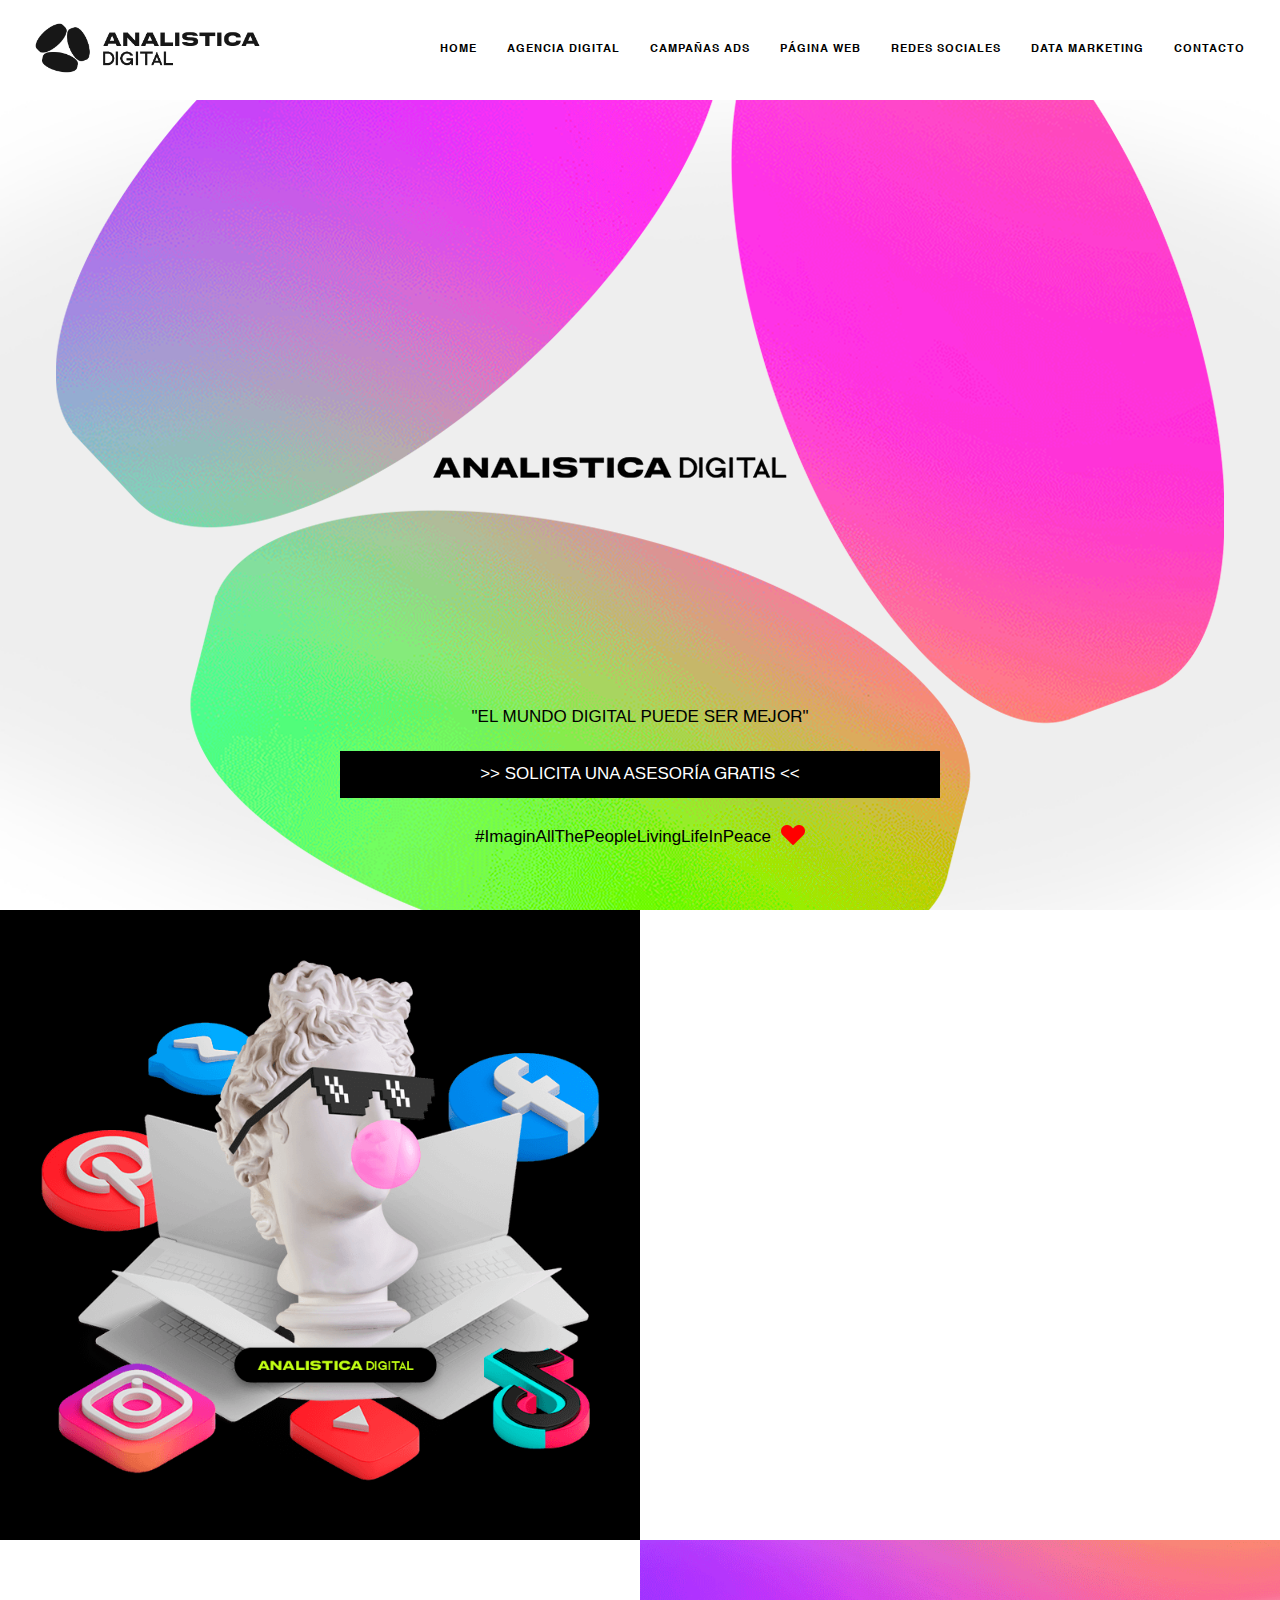
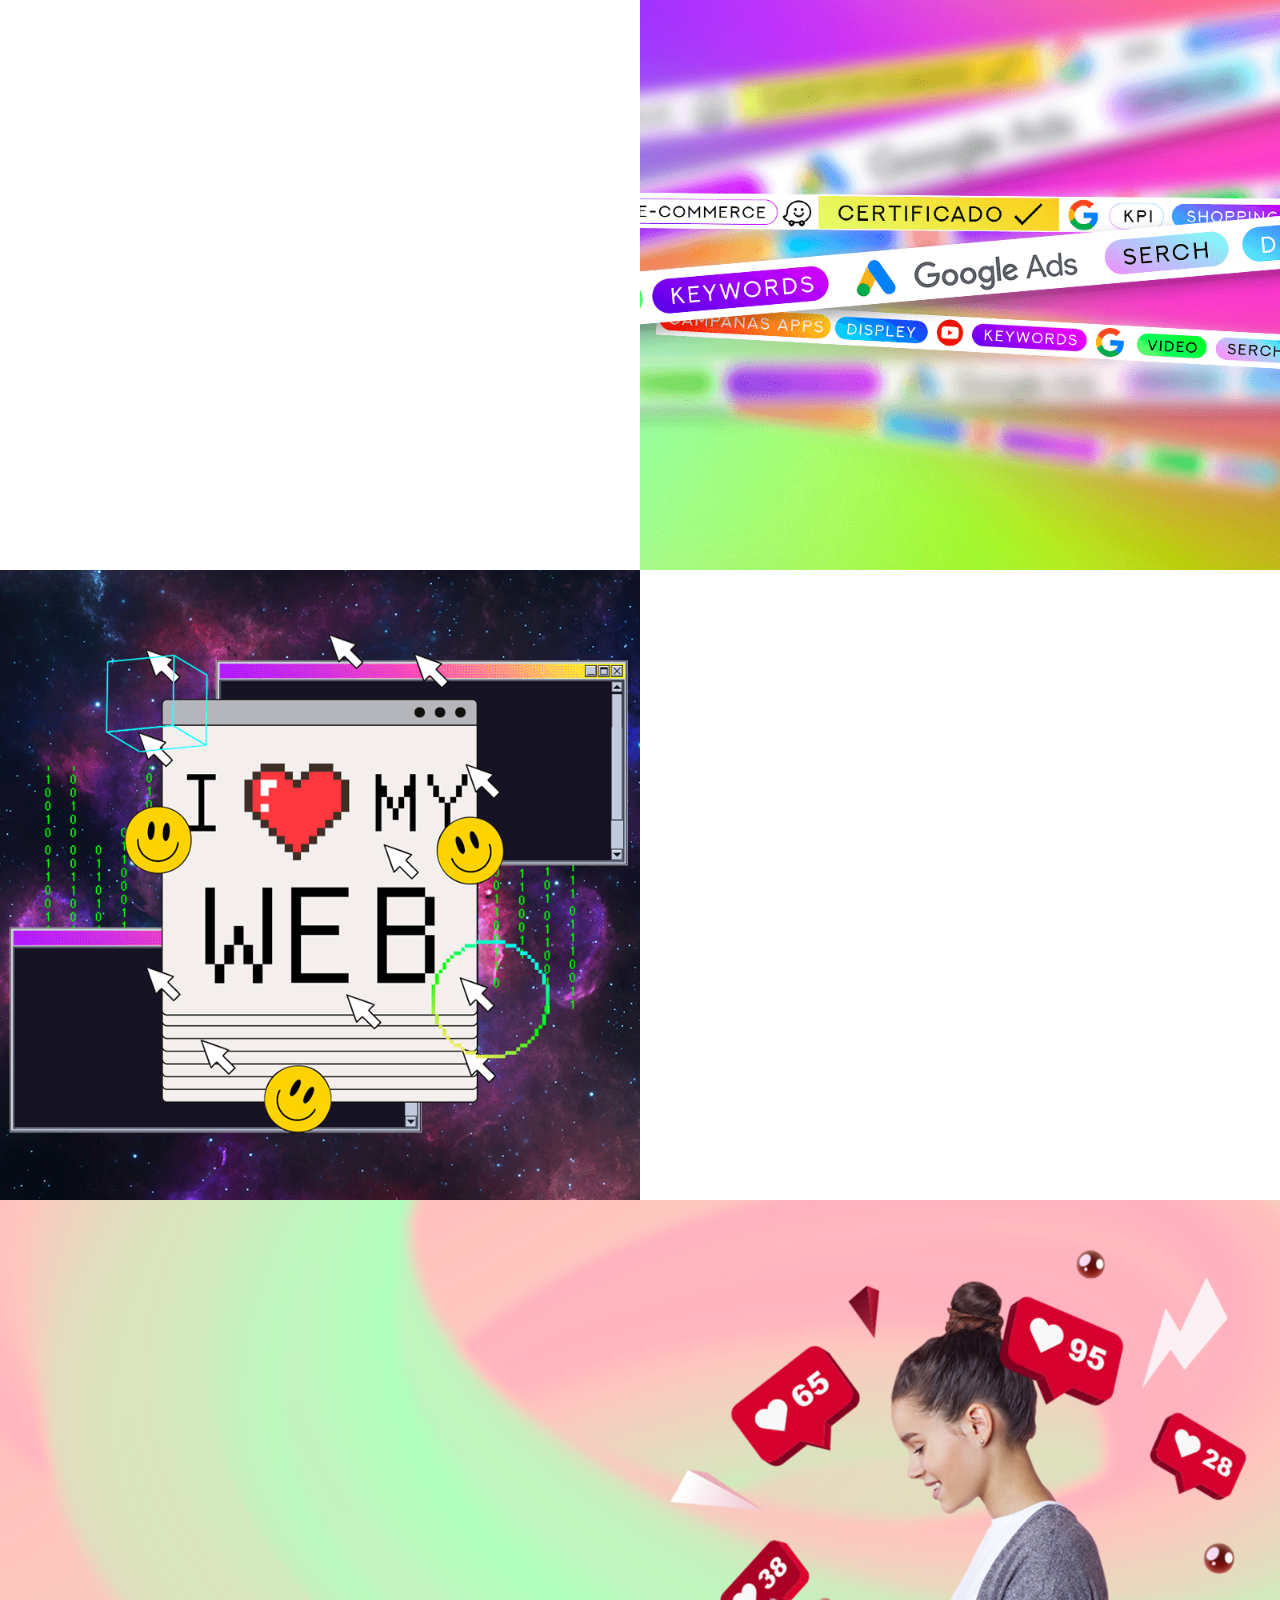
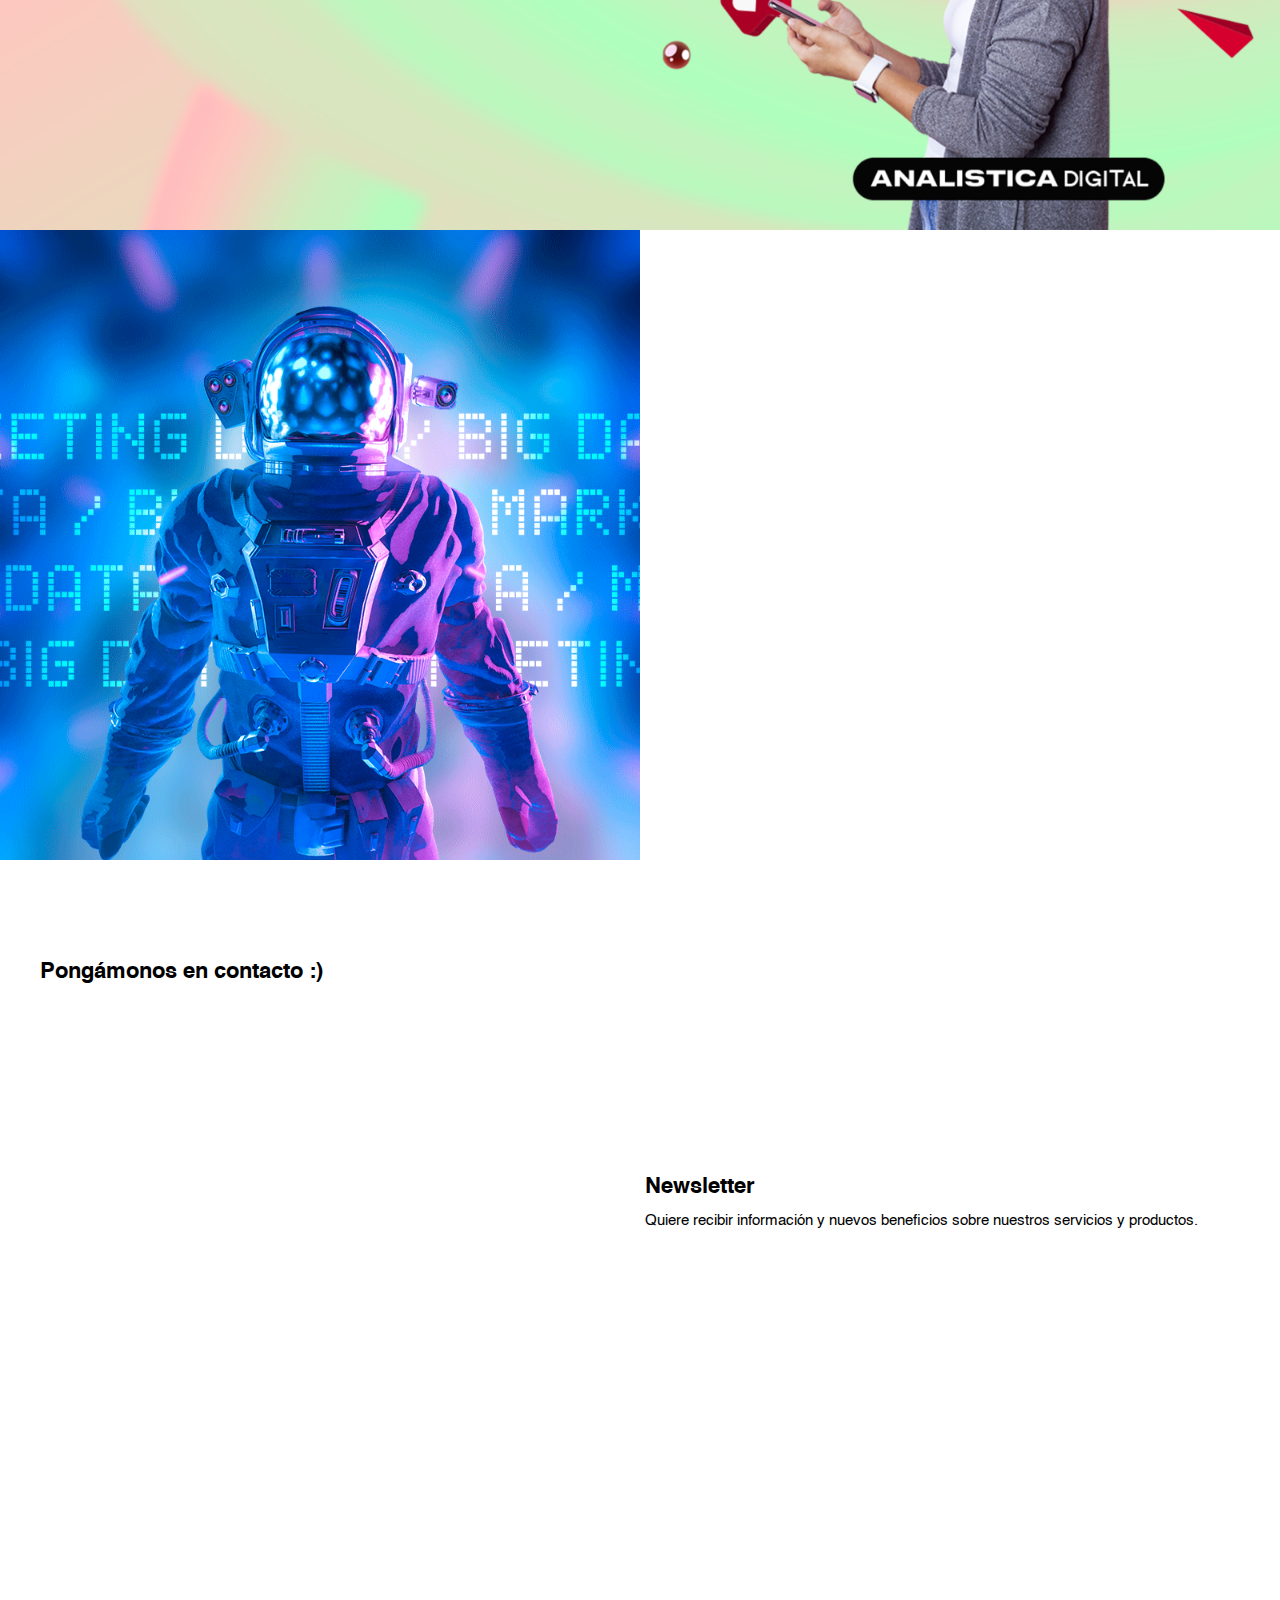
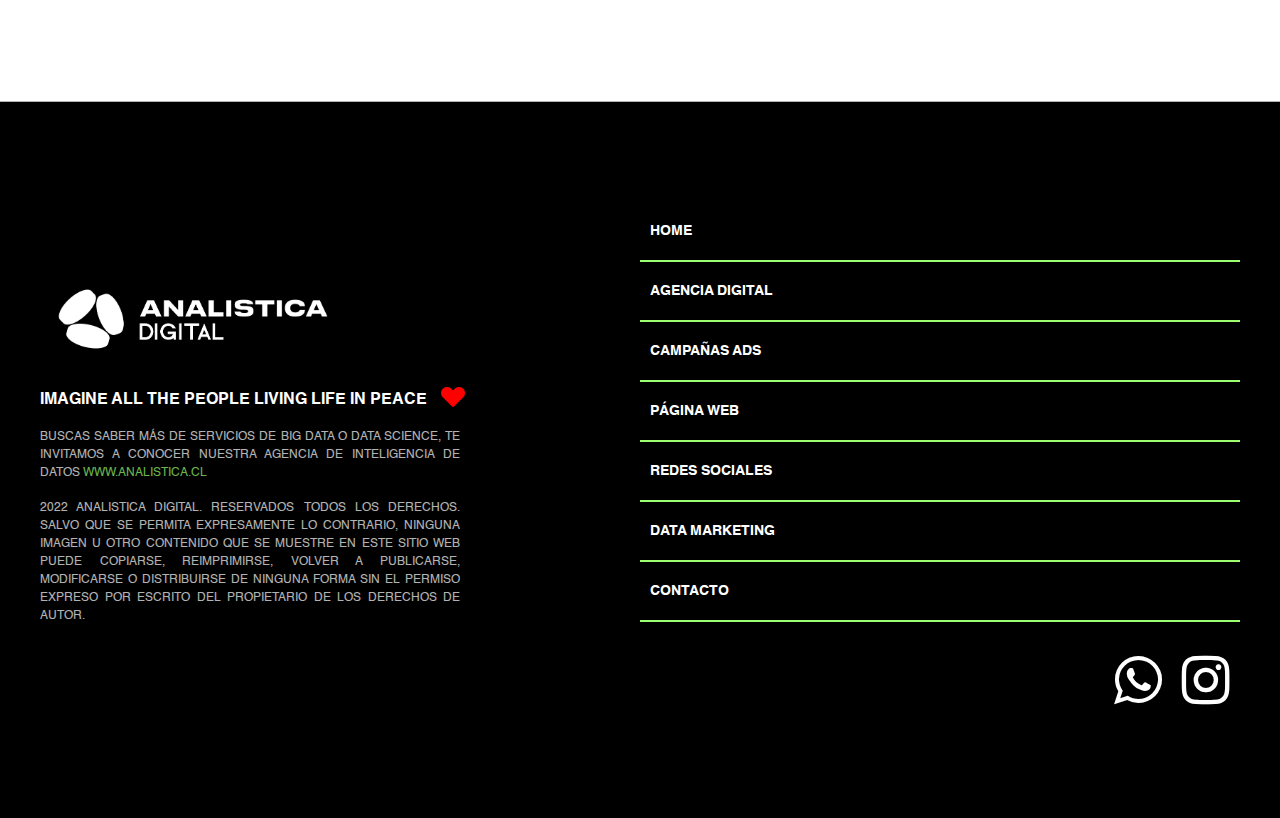
==== commit 8e19ab31: "fix" ====
--- a/index.html
+++ b/index.html
@@ -5,9 +5,9 @@
     <meta charset="UTF-8">
     <link href="img/favicon.png" rel="shortcut icon">
     <meta name="viewport" content="width=device-width, initial-scale=1, maximum-scale=1">
-    <link href="css/main.css?v=21123" rel="stylesheet" type="text/css">
+    <link href="css/main.css?v=7198" rel="stylesheet" type="text/css">
     <link href="https://api.mapbox.com/mapbox-gl-js/v1.4.1/mapbox-gl.css" rel="stylesheet">
-    <script src="js/main.js?v=21123" type="text/javascript"></script>
+    <script src="js/main.js?v=7198" type="text/javascript"></script>
     <script src="https://api.mapbox.com/mapbox-gl-js/v1.4.1/mapbox-gl.js"></script>
     <!-- Meta tags facebook-->
     <meta property="og:title" content="#">
@@ -27,7 +27,7 @@
       <div class="header__primary">
         <div class="header__wrap">
           <div class="header__inner">
-            <div class="header__logo"><a href="index.html"><img src="img/icons/logo-analistica-digital.png"></a></div>
+            <div class="header__logo"><a href="index.html"><img src="img/icons/logo-analistica-digital-2.png"></a></div>
             <div class="header__nav">
               <div class="header__nav__bg"></div>
               <div class="header__nav__nav">
@@ -50,6 +50,7 @@
                     <li><a data-goto=".section--media--3">Página web</a></li>
                     <li class="li-max"><a data-goto=".section--media--4">Redes Sociales</a></li>
                     <li><a data-goto=".section--media--5">Data Marketing</a></li>
+                    <li><a data-goto=".section--contact">Contacto</a></li>
                   </ul>
                 </nav>
               </div>
@@ -66,32 +67,15 @@
     <div id="sections">
       <section class="section--main"> 
         <div class="section__bg"> 
-          <div class="bg"><img src="img/uploads/background-main.gif"></div>
-        </div>
+          <div class="bg"><img src="img/uploads/background-main.jpeg"></div>
+        </div>
+        <div class="section__image"> <img src="img/uploads/image-home.png"></div>
         <div class="section__wrap section__wrap--main">
-          <div class="section__body dscroll">
-            <div class="section__body__top">
-              <div class="section__logo"> <img src="img/uploads/logo-analistica-main.png"></div>
-              <p class="section__description">Centrados en las personas, porque nuestra agencia digital busca llevar tu marca a todo el mundo y que las personas se enamoren de ella.</p>
-            </div>
-            <div class="section__body__center"> 
-              <div class="section__letter"> <img src="img/uploads/letter-main.png"></div>
-            </div>
-            <div class="section__body__bottom">
-              <div class="section__form"> 
-                <p class="section__info">Solicita un <strong>diagnostico gratis</strong> de tu marca o emprendimiento.</p>
-                <form class="form">
-                  <div class="form__element"> 
-                    <div class="form__input"> 
-                      <input type="text" name="#" placeholder="Solicita Diagnostico Gratis">
-                    </div>
-                    <div class="form__button"> 
-                      <button class="btn">Enviar</button>
-                    </div>
-                  </div>
-                </form>
-                <p class="section__description">Aquí seguimos trabajando con personas y no con máquinas. Somos conscientes de la importancia de las herramientas digitales, pero sin creatividad, planeación y emoción, no puede haber acción.</p>
-              </div>
+          <div class="section__body">
+            <div class="section__content">
+              <p class="section__info">"EL MUNDO DIGITAL PUEDE SER <strong>MEJOR</strong>"</p>
+              <div data-goto=".section--contact" class="section__button"><span>>> Solicita una asesoría <strong>gratis</strong> <<</span></div>
+              <p class="section__info">#ImaginAllThePeopleLivingLifeInPeace<img src="img/icons/hearth.png"></p>
             </div>
           </div>
         </div>
@@ -234,7 +218,7 @@
                     <div class="section__tag">+ BBDD</div>
                     <div class="section__tag">+ MAIL MARKETING</div>
                   </div>
-                  <p class="section__description">Son estos grandes datos los que aprovechan los profesionales del marketing de todo el mundo para conocer mejor a sus clientes. ¿Y si le dijéramos que el big data puede darle el poder de predecir el futuro? Pues no está muy lejos de la realidad. El marketing basado en datos ayuda a las empresas a comprender mejor a sus clientes, a ofrecer un servicio más personalizado y a generar resultados más precisos de las campañas publicitarias</p><a data-goto=".section--contact" class="btn">Necesito que me contacten :).</a>
+                  <p class="section__description">Son estos grandes datos los que aprovechan los profesionales del marketing de todo el mundo para conocer mejor a sus clientes. ¿Y si le dijéramos que el big data puede darle el poder de predecir el futuro? Pues no está muy lejos de la realidad. El marketing basado en datos ayuda a las empresas a comprender mejor a sus clientes, a ofrecer un servicio más personalizado y a generar resultados más precisos de las campañas publicitarias.</p><a data-goto=".section--contact" class="btn">Necesito que me contacten :).</a>
                 </div>
               </div>
             </div>
@@ -272,7 +256,7 @@
                       </div>
                       <div class="form__element"> 
                         <div class="form__input"> 
-                          <select name="services" required>
+                          <select name="service" required>
                             <option selected disabled>Selecciona un servicio</option>
                             <option value="agencia-digital">Agencia Digital</option>
                             <option value="Campaña-ads">Campanas ADS</option>
@@ -319,12 +303,9 @@
       <div class="footer__wrap">
         <div class="footer__flex"> 
           <div class="footer__content">
-            <div class="footer__logo"> <a href="#">Analistica
-                <!--img(src="img/icons/logo-analistica.svg") --></a></div>
-            <div class="footer__socials"> 
-              <div class="footer__social"> <a href="https://api.whatsapp.com/send?phone=56976498078" target="_blank"><span class="fa fa-whatsapp"></span></a></div>
-              <div class="footer__social"> <a href="https://www.instagram.com/analisticadigital/" target="_blank"><span class="fa fa-instagram"></span></a></div>
-            </div>
+            <div class="footer__logo"> <a href="#"><img src="img/icons/logo-analistica-digital-white.png"></a></div>
+            <p class="footer__subtitle">Imagine all the people living life in peace <img src="img/icons/hearth.png"></p>
+            <p class="footer__description">Buscas saber más de servicios de Big Data o Data Science, te invitamos a conocer nuestra agencia de inteligencia de datos <a href="https://analistica.cl/" target="_blank">WWW.ANALISTICA.CL</a></p>
             <p class="footer__description">2022 ANALISTICA DIGITAL. Reservados todos los derechos. Salvo que se permita expresamente lo contrario, ninguna imagen u otro contenido que se muestre en este sitio web puede copiarse, reimprimirse, volver a publicarse, modificarse o distribuirse de ninguna forma sin el permiso expreso por escrito del propietario de los derechos de autor.</p>
           </div>
           <div class="footer__links"> 
@@ -335,7 +316,12 @@
               <li><a data-goto=".section--media--3">Página web</a></li>
               <li class="li-max"><a data-goto=".section--media--4">Redes Sociales</a></li>
               <li><a data-goto=".section--media--5">Data Marketing</a></li>
+              <li><a data-goto=".section--contact">Contacto</a></li>
             </ul>
+            <div class="footer__socials"> 
+              <div class="footer__social"> <a href="https://api.whatsapp.com/send?phone=56976498078" target="_blank"><span class="fa fa-whatsapp"></span></a></div>
+              <div class="footer__social"> <a href="https://www.instagram.com/analisticadigital/" target="_blank"><span class="fa fa-instagram"></span></a></div>
+            </div>
           </div>
         </div>
       </div>
--- a/css/main.css
+++ b/css/main.css
@@ -1,4 +1,4 @@
-.clearfix:after,.clearfix:before{content:" ";display:table}.clearfix:after{clear:both}.pull-right{float:right!important}.pull-left{float:left!important}.hide{display:none!important}.show{display:block!important}.invisible{visibility:hidden}.hidden{display:none!important}.affix{position:fixed}*,body{margin:0}*{padding:0;border:0;outline:0;-moz-box-sizing:border-box;box-sizing:border-box}html{min-height:100%;position:relative}body{-webkit-font-smoothing:antialiased;background:#fff}body,button{font-family:'Helvetica',sans-serif;font-size:16px;line-height:22px}body,button,input,select,textarea{color:#000}a,button,input,select,textarea{transition:.2s ease}a{color:#9cff70;text-decoration:none}a.a-classic{text-decoration:underline}a:hover,button:hover,input[type=checkbox]:hover,input[type=radio]:hover,label:hover,select:hover{cursor:pointer}.h1,.h2,.h3,.h4,.h5,h1,h2,h3,h4,h5{margin-bottom:10px;font-family:'Helvetica',sans-serif;font-weight:500}.cols>div,p{margin-bottom:10px}.h1,h1{font-size:38px;line-height:42px}@media (min-width:960px){.h1,h1{font-size:54px;line-height:60px}}.h2,h2{font-size:30px;line-height:33px}@media (min-width:720px){.h2,h2{font-size:38px;line-height:42px}}.h3,h3{font-size:22px;line-height:25px}@media (min-width:480px){.h3,h3{font-size:30px;line-height:33px}}.h4,h4{font-size:18px;line-height:25px}@media (min-width:480px){.h4,h4{font-size:22px;line-height:25px}}.h5,h5{font-size:14px;line-height:16px}ol,ul{list-style-type:none}img{width:auto;height:auto;margin:0 auto}img,svg{display:block;max-width:100%}.col-lg-1,.col-lg-10,.col-lg-11,.col-lg-12,.col-lg-2,.col-lg-3,.col-lg-4,.col-lg-5,.col-lg-6,.col-lg-7,.col-lg-8,.col-lg-9,.col-md-1,.col-md-10,.col-md-11,.col-md-12,.col-md-2,.col-md-3,.col-md-4,.col-md-5,.col-md-6,.col-md-7,.col-md-8,.col-md-9,.col-sm-1,.col-sm-10,.col-sm-11,.col-sm-12,.col-sm-2,.col-sm-3,.col-sm-4,.col-sm-5,.col-sm-6,.col-sm-7,.col-sm-8,.col-sm-9,.col-xs-1,.col-xs-10,.col-xs-11,.col-xs-12,.col-xs-2,.col-xs-3,.col-xs-4,.col-xs-5,.col-xs-6,.col-xs-7,.col-xs-8,.col-xs-9{position:relative;min-height:1px;padding-left:5px;padding-right:5px}.cols,.row{margin-left:-5px;margin-right:-5px}.row:after,.row:before{content:" ";display:table}.row:after{clear:both}.cols.cols-gutter-0:after,.cols.cols-gutter-0:before,.cols:after,.cols:before{content:" ";display:table}.cols.cols-gutter-0:after,.cols:after{clear:both}.cols>div{-moz-box-sizing:border-box;box-sizing:border-box}.cols:last-child{margin-bottom:-10px}.cols.cols-gutter-0,.cols.cols-gutter-1,.cols.cols-gutter-buttons{margin-left:0;margin-right:0}.cols.cols-gutter-0 .section__flex>div{padding-left:0;padding-right:0;margin-bottom:0}.cols.cols-gutter-0 .section__flex:last-child,.cols.cols-gutter-1>div:last-child{margin-bottom:0}.cols.cols-gutter-1:after,.cols.cols-gutter-1:before{content:" ";display:table}.cols.cols-gutter-1:after{clear:both}.cols.cols-gutter-1>div{padding-left:0;padding-right:0;margin-bottom:5px}@media (min-width:960px){.cols.cols-gutter-1>div{padding-left:5px;padding-right:5px;margin-bottom:5px}.cols.cols-gutter-1>div:last-child{margin-bottom:5px}}.cols.cols-gutter-buttons:after,.cols.cols-gutter-buttons:before{content:" ";display:table}.cols.cols-gutter-buttons:after{clear:both}.cols.cols-gutter-buttons>div{padding-left:0;padding-right:4px;margin-bottom:10px}.cols.cols-gutter-buttons>div:last-child{padding-right:0}@media (min-width:960px){.cols.cols-gutter-2{margin-left:-10px;margin-right:-10px}.cols.cols-gutter-2:after,.cols.cols-gutter-2:before{content:" ";display:table}.cols.cols-gutter-2:after{clear:both}.cols.cols-gutter-2>div{padding-left:10px;padding-right:10px;margin-bottom:20px}.cols.cols-gutter-2:last-child{margin-bottom:-20px}}@media (max-width:960px){.cols.cols-scroll{overflow:auto;-webkit-overflow-scrolling:touch;white-space:nowrap;margin:0 -20px -20px;padding:0 20px 20px}.cols.cols-scroll>div{display:inline-block;vertical-align:top;width:320px;white-space:normal;margin:0;padding:0 10px 0 0}.cols.cols-scroll>div:last-child{margin-right:15px}.cols.cols-gutter-min{margin-left:0;margin-right:0}.cols.cols-gutter-min:after,.cols.cols-gutter-min:before{content:" ";display:table}.cols.cols-gutter-min:after{clear:both}.cols.cols-gutter-min>div{padding-left:5px;padding-right:5px;margin-bottom:10px}.cols.cols-gutter-min:last-child{margin-bottom:10px}}@media (max-width:1200px){.cols.cols-scroll-limit{overflow:auto;-webkit-overflow-scrolling:touch;white-space:nowrap;margin:0 -20px -20px;padding:0 20px 20px}.cols.cols-scroll-limit>div{display:inline-block;vertical-align:top;width:300px;white-space:normal;margin:0;padding:0 10px 0 0}.cols.cols-scroll-limit>div:last-child{margin-right:15px}.cols.cols-gutter-min{margin-left:0;margin-right:0}.cols.cols-gutter-min:after,.cols.cols-gutter-min:before{content:" ";display:table}.cols.cols-gutter-min:after{clear:both}.cols.cols-gutter-min>div{padding-left:5px;padding-right:5px;margin-bottom:10px}.cols.cols-gutter-min:last-child{margin-bottom:10px}}@media (max-width:960px) and (min-width:960px){.cols.cols-scroll{margin-right:-40px}}@media (max-width:1200px) and (min-width:720px){.cols.cols-scroll-limit{margin-right:-40px}}.col-xs-1,.col-xs-10,.col-xs-11,.col-xs-12,.col-xs-2,.col-xs-3,.col-xs-4,.col-xs-5,.col-xs-6,.col-xs-7,.col-xs-8,.col-xs-9{float:left}.col-xs-12{width:100%}.col-xs-11{width:91.66666666666666%}.col-xs-10{width:83.33333333333334%}.col-xs-9{width:75%}.col-xs-8{width:66.66666666666666%}.col-xs-7{width:58.333333333333336%}.col-xs-6{width:50%}.col-xs-5{width:41.66666666666667%}.col-xs-4{width:33.33333333333333%}.col-xs-3{width:25%}.col-xs-2{width:16.666666666666664%}.col-xs-1{width:8.333333333333332%}.col-xs-pull-12{right:100%}.col-xs-pull-11{right:91.66666666666666%}.col-xs-pull-10{right:83.33333333333334%}.col-xs-pull-9{right:75%}.col-xs-pull-8{right:66.66666666666666%}.col-xs-pull-7{right:58.333333333333336%}.col-xs-pull-6{right:50%}.col-xs-pull-5{right:41.66666666666667%}.col-xs-pull-4{right:33.33333333333333%}.col-xs-pull-3{right:25%}.col-xs-pull-2{right:16.666666666666664%}.col-xs-pull-1{right:8.333333333333332%}.col-xs-pull-0{right:auto}.col-xs-push-12{left:100%}.col-xs-push-11{left:91.66666666666666%}.col-xs-push-10{left:83.33333333333334%}.col-xs-push-9{left:75%}.col-xs-push-8{left:66.66666666666666%}.col-xs-push-7{left:58.333333333333336%}.col-xs-push-6{left:50%}.col-xs-push-5{left:41.66666666666667%}.col-xs-push-4{left:33.33333333333333%}.col-xs-push-3{left:25%}.col-xs-push-2{left:16.666666666666664%}.col-xs-push-1{left:8.333333333333332%}.col-xs-push-0{left:auto}.col-xs-offset-12{margin-left:100%}.col-xs-offset-11{margin-left:91.66666666666666%}.col-xs-offset-10{margin-left:83.33333333333334%}.col-xs-offset-9{margin-left:75%}.col-xs-offset-8{margin-left:66.66666666666666%}.col-xs-offset-7{margin-left:58.333333333333336%}.col-xs-offset-6{margin-left:50%}.col-xs-offset-5{margin-left:41.66666666666667%}.col-xs-offset-4{margin-left:33.33333333333333%}.col-xs-offset-3{margin-left:25%}.col-xs-offset-2{margin-left:16.666666666666664%}.col-xs-offset-1{margin-left:8.333333333333332%}.col-xs-offset-0{margin-left:0}@media (min-width:480px){.col-sm-1,.col-sm-10,.col-sm-11,.col-sm-12,.col-sm-2,.col-sm-3,.col-sm-4,.col-sm-5,.col-sm-6,.col-sm-7,.col-sm-8,.col-sm-9{float:left}.col-sm-12{width:100%}.col-sm-11{width:91.66666666666666%}.col-sm-10{width:83.33333333333334%}.col-sm-9{width:75%}.col-sm-8{width:66.66666666666666%}.col-sm-7{width:58.333333333333336%}.col-sm-6{width:50%}.col-sm-5{width:41.66666666666667%}.col-sm-4{width:33.33333333333333%}.col-sm-3{width:25%}.col-sm-2{width:16.666666666666664%}.col-sm-1{width:8.333333333333332%}.col-sm-pull-12{right:100%}.col-sm-pull-11{right:91.66666666666666%}.col-sm-pull-10{right:83.33333333333334%}.col-sm-pull-9{right:75%}.col-sm-pull-8{right:66.66666666666666%}.col-sm-pull-7{right:58.333333333333336%}.col-sm-pull-6{right:50%}.col-sm-pull-5{right:41.66666666666667%}.col-sm-pull-4{right:33.33333333333333%}.col-sm-pull-3{right:25%}.col-sm-pull-2{right:16.666666666666664%}.col-sm-pull-1{right:8.333333333333332%}.col-sm-pull-0{right:auto}.col-sm-push-12{left:100%}.col-sm-push-11{left:91.66666666666666%}.col-sm-push-10{left:83.33333333333334%}.col-sm-push-9{left:75%}.col-sm-push-8{left:66.66666666666666%}.col-sm-push-7{left:58.333333333333336%}.col-sm-push-6{left:50%}.col-sm-push-5{left:41.66666666666667%}.col-sm-push-4{left:33.33333333333333%}.col-sm-push-3{left:25%}.col-sm-push-2{left:16.666666666666664%}.col-sm-push-1{left:8.333333333333332%}.col-sm-push-0{left:auto}.col-sm-offset-12{margin-left:100%}.col-sm-offset-11{margin-left:91.66666666666666%}.col-sm-offset-10{margin-left:83.33333333333334%}.col-sm-offset-9{margin-left:75%}.col-sm-offset-8{margin-left:66.66666666666666%}.col-sm-offset-7{margin-left:58.333333333333336%}.col-sm-offset-6{margin-left:50%}.col-sm-offset-5{margin-left:41.66666666666667%}.col-sm-offset-4{margin-left:33.33333333333333%}.col-sm-offset-3{margin-left:25%}.col-sm-offset-2{margin-left:16.666666666666664%}.col-sm-offset-1{margin-left:8.333333333333332%}.col-sm-offset-0{margin-left:0}}@media (min-width:720px){.col-md-1,.col-md-10,.col-md-11,.col-md-12,.col-md-2,.col-md-3,.col-md-4,.col-md-5,.col-md-6,.col-md-7,.col-md-8,.col-md-9{float:left}.col-md-12{width:100%}.col-md-11{width:91.66666666666666%}.col-md-10{width:83.33333333333334%}.col-md-9{width:75%}.col-md-8{width:66.66666666666666%}.col-md-7{width:58.333333333333336%}.col-md-6{width:50%}.col-md-5{width:41.66666666666667%}.col-md-4{width:33.33333333333333%}.col-md-3{width:25%}.col-md-2{width:16.666666666666664%}.col-md-1{width:8.333333333333332%}.col-md-pull-12{right:100%}.col-md-pull-11{right:91.66666666666666%}.col-md-pull-10{right:83.33333333333334%}.col-md-pull-9{right:75%}.col-md-pull-8{right:66.66666666666666%}.col-md-pull-7{right:58.333333333333336%}.col-md-pull-6{right:50%}.col-md-pull-5{right:41.66666666666667%}.col-md-pull-4{right:33.33333333333333%}.col-md-pull-3{right:25%}.col-md-pull-2{right:16.666666666666664%}.col-md-pull-1{right:8.333333333333332%}.col-md-pull-0{right:auto}.col-md-push-12{left:100%}.col-md-push-11{left:91.66666666666666%}.col-md-push-10{left:83.33333333333334%}.col-md-push-9{left:75%}.col-md-push-8{left:66.66666666666666%}.col-md-push-7{left:58.333333333333336%}.col-md-push-6{left:50%}.col-md-push-5{left:41.66666666666667%}.col-md-push-4{left:33.33333333333333%}.col-md-push-3{left:25%}.col-md-push-2{left:16.666666666666664%}.col-md-push-1{left:8.333333333333332%}.col-md-push-0{left:auto}.col-md-offset-12{margin-left:100%}.col-md-offset-11{margin-left:91.66666666666666%}.col-md-offset-10{margin-left:83.33333333333334%}.col-md-offset-9{margin-left:75%}.col-md-offset-8{margin-left:66.66666666666666%}.col-md-offset-7{margin-left:58.333333333333336%}.col-md-offset-6{margin-left:50%}.col-md-offset-5{margin-left:41.66666666666667%}.col-md-offset-4{margin-left:33.33333333333333%}.col-md-offset-3{margin-left:25%}.col-md-offset-2{margin-left:16.666666666666664%}.col-md-offset-1{margin-left:8.333333333333332%}.col-md-offset-0{margin-left:0}}@media (min-width:960px){.col-lg-1,.col-lg-10,.col-lg-11,.col-lg-12,.col-lg-2,.col-lg-3,.col-lg-4,.col-lg-5,.col-lg-6,.col-lg-7,.col-lg-8,.col-lg-9{float:left}.col-lg-12{width:100%}.col-lg-11{width:91.66666666666666%}.col-lg-10{width:83.33333333333334%}.col-lg-9{width:75%}.col-lg-8{width:66.66666666666666%}.col-lg-7{width:58.333333333333336%}.col-lg-6{width:50%}.col-lg-5{width:41.66666666666667%}.col-lg-4{width:33.33333333333333%}.col-lg-3{width:25%}.col-lg-2{width:16.666666666666664%}.col-lg-1{width:8.333333333333332%}.col-lg-pull-12{right:100%}.col-lg-pull-11{right:91.66666666666666%}.col-lg-pull-10{right:83.33333333333334%}.col-lg-pull-9{right:75%}.col-lg-pull-8{right:66.66666666666666%}.col-lg-pull-7{right:58.333333333333336%}.col-lg-pull-6{right:50%}.col-lg-pull-5{right:41.66666666666667%}.col-lg-pull-4{right:33.33333333333333%}.col-lg-pull-3{right:25%}.col-lg-pull-2{right:16.666666666666664%}.col-lg-pull-1{right:8.333333333333332%}.col-lg-pull-0{right:auto}.col-lg-push-12{left:100%}.col-lg-push-11{left:91.66666666666666%}.col-lg-push-10{left:83.33333333333334%}.col-lg-push-9{left:75%}.col-lg-push-8{left:66.66666666666666%}.col-lg-push-7{left:58.333333333333336%}.col-lg-push-6{left:50%}.col-lg-push-5{left:41.66666666666667%}.col-lg-push-4{left:33.33333333333333%}.col-lg-push-3{left:25%}.col-lg-push-2{left:16.666666666666664%}.col-lg-push-1{left:8.333333333333332%}.col-lg-push-0{left:auto}.col-lg-offset-12{margin-left:100%}.col-lg-offset-11{margin-left:91.66666666666666%}.col-lg-offset-10{margin-left:83.33333333333334%}.col-lg-offset-9{margin-left:75%}.col-lg-offset-8{margin-left:66.66666666666666%}.col-lg-offset-7{margin-left:58.333333333333336%}.col-lg-offset-6{margin-left:50%}.col-lg-offset-5{margin-left:41.66666666666667%}.col-lg-offset-4{margin-left:33.33333333333333%}.col-lg-offset-3{margin-left:25%}.col-lg-offset-2{margin-left:16.666666666666664%}.col-lg-offset-1{margin-left:8.333333333333332%}.col-lg-offset-0{margin-left:0}}@-webkit-keyframes fadeIn{0%{opacity:0}}@keyframes fadeIn{0%{opacity:0}}@-webkit-keyframes fadeOut{to{opacity:0}}@keyframes fadeOut{to{opacity:0}}@-webkit-keyframes slideUp{0%{-webkit-transform:translateY(100%);transform:translateY(100%)}}@keyframes slideUp{0%{-webkit-transform:translateY(100%);transform:translateY(100%)}}@-webkit-keyframes slideFadeUp{0%{-webkit-transform:translateY(20px);transform:translateY(20px);opacity:0}}@keyframes slideFadeUp{0%{-webkit-transform:translateY(20px);transform:translateY(20px);opacity:0}}@-webkit-keyframes slideUpOut{to{-webkit-transform:translateY(-100%);transform:translateY(-100%)}}@keyframes slideUpOut{to{-webkit-transform:translateY(-100%);transform:translateY(-100%)}}@-webkit-keyframes slideDown{0%{-webkit-transform:translateY(-100%);transform:translateY(-100%)}}@keyframes slideDown{0%{-webkit-transform:translateY(-100%);transform:translateY(-100%)}}@-webkit-keyframes slideFadeDown{0%{-webkit-transform:translateY(-20px);transform:translateY(-20px);opacity:0}}@keyframes slideFadeDown{0%{-webkit-transform:translateY(-20px);transform:translateY(-20px);opacity:0}}@-webkit-keyframes slideDownOut{to{-webkit-transform:translateY(100%);transform:translateY(100%)}}@keyframes slideDownOut{to{-webkit-transform:translateY(100%);transform:translateY(100%)}}@-webkit-keyframes slideLeft{0%{-webkit-transform:translateX(100%);transform:translateX(100%)}}@keyframes slideLeft{0%{-webkit-transform:translateX(100%);transform:translateX(100%)}}@-webkit-keyframes slideFadeLeft{0%{-webkit-transform:translateX(20px);transform:translateX(20px);opacity:0}}@keyframes slideFadeLeft{0%{-webkit-transform:translateX(20px);transform:translateX(20px);opacity:0}}@-webkit-keyframes slideLeftOut{to{-webkit-transform:translateX(-100%);transform:translateX(-100%)}}@keyframes slideLeftOut{to{-webkit-transform:translateX(-100%);transform:translateX(-100%)}}@-webkit-keyframes slideRight{0%{-webkit-transform:translateX(-100%);transform:translateX(-100%)}}@keyframes slideRight{0%{-webkit-transform:translateX(-100%);transform:translateX(-100%)}}@-webkit-keyframes slideFadeRight{0%{-webkit-transform:translateX(-20px);transform:translateX(-20px);opacity:0}}@keyframes slideFadeRight{0%{-webkit-transform:translateX(-20px);transform:translateX(-20px);opacity:0}}@-webkit-keyframes slideRightOut{to{-webkit-transform:translateX(100%);transform:translateX(100%)}}@keyframes slideRightOut{to{-webkit-transform:translateX(100%);transform:translateX(100%)}}@-webkit-keyframes scaleIn{0%{-webkit-transform:scale(0);transform:scale(0)}}@keyframes scaleIn{0%{-webkit-transform:scale(0);transform:scale(0)}}@-webkit-keyframes scaleFadeIn{0%{-webkit-transform:scale(1.5);transform:scale(1.5)}}@keyframes scaleFadeIn{0%{-webkit-transform:scale(1.5);transform:scale(1.5)}}@-webkit-keyframes scaleOut{to{-webkit-transform:scale(0);transform:scale(0)}}@keyframes scaleOut{to{-webkit-transform:scale(0);transform:scale(0)}}@-webkit-keyframes scaleFadeOut{to{-webkit-transform:scale(.8);transform:scale(.8);opacity:0}}@keyframes scaleFadeOut{to{-webkit-transform:scale(.8);transform:scale(.8);opacity:0}}@-webkit-keyframes translateBg{0%{-webkit-transform:translateY(-10%);transform:translateY(-10%)}}@keyframes translateBg{0%{-webkit-transform:translateY(-10%);transform:translateY(-10%)}}@-webkit-keyframes heightMd{0%{max-height:0;overflow:hidden}to{max-height:500px;overflow:hidden}}@keyframes heightMd{0%{max-height:0;overflow:hidden}to{max-height:500px;overflow:hidden}}@-webkit-keyframes bgIn{0%{-webkit-transform:translateY(-10%);transform:translateY(-10%)}}@keyframes bgIn{0%{-webkit-transform:translateY(-10%);transform:translateY(-10%)}}@-webkit-keyframes float{0%,to{-webkit-transform:translatey(0);transform:translatey(0)}50%{-webkit-transform:translatey(20px);transform:translatey(20px)}}@keyframes float{0%,to{-webkit-transform:translatey(0);transform:translatey(0)}50%{-webkit-transform:translatey(20px);transform:translatey(20px)}}article{position:relative;overflow:hidden;color:#000}article a:after,article.article--people:after{content:"";position:absolute;top:0;left:0;width:100%;height:100%}article .article__title{margin-bottom:10px;font-weight:700}article .article__description{font-size:14px;line-height:18px;font-weight:300}@media (min-width:720px){article .article__description{font-size:16px;line-height:22px}}article.article--feature{background-color:#fff;border-bottom:20px solid #9cff70;min-height:250px;margin:0 10px}@media (min-width:720px){article.article--feature{min-height:300px}}article.article--client,article.article--feature .article__body{display:-ms-flexbox;display:flex;-ms-flex-pack:center;justify-content:center}article.article--feature .article__body{padding:10px;-ms-flex-direction:column;flex-direction:column;min-height:250px}@media (min-width:720px){article.article--feature .article__body{padding:20px;max-width:80%;min-height:300px}}article.article--feature .article__body .article__title{text-transform:uppercase;font-weight:700;font-size:14px;line-height:16px}@media (min-width:720px){article.article--feature .article__body .article__title{font-size:22px;line-height:25px}}@media (min-width:720px) and (min-width:480px){article.article--feature .article__body .article__title{font-size:30px;line-height:33px}}article.article--feature .article__body .article__number{font-size:48px;line-height:56px;display:block;margin-bottom:20px}article.article--feature .article__body .article__description{font-size:14px;line-height:18px}@media (min-width:720px){article.article--feature .article__body .article__description{font-size:18px;line-height:22px}}article.article--client{background-color:#fff;min-height:120px;-ms-flex-align:center;align-items:center}@media (min-width:720px){article.article--client{min-height:150px}}article.article--client .article__img img{height:120px}@media (min-width:720px){article.article--client .article__img img{height:150px}}article.article--people{min-height:500px}@media (min-width:720px){article.article--people{min-height:500px}}article.article--people:after{background:#000;background:linear-gradient(0deg,#000,transparent);height:30%;top:initial;bottom:0}article.article--people:hover .article__hover{opacity:1}article.article--people .article__plus{position:absolute;top:10px;left:20px;z-index:3}article.article--people .article__plus span{color:#fff;font-size:24px;line-height:28px}article.article--people .article__bg .bg{transition:.3s}article.article--people .article__bg .bg:hover{-webkit-transform:scale(1.05);transform:scale(1.05)}article.article--people .article__body{padding:20px;position:absolute;bottom:0;left:0;width:100%;color:#fff;z-index:2}article.article--people .article__hover{position:absolute;top:0;left:0;width:100%;height:100%;background-color:#fff;padding:20px;z-index:5;display:-ms-flexbox;display:flex;-ms-flex-direction:column;flex-direction:column;-ms-flex-pack:center;justify-content:center;opacity:0;border-bottom:5px solid #9cff70;transition:.3s}article.article--people .article__hover .article__description{font-size:14px;line-height:18px}article.article--people .article__hover .article__lists .article__list{margin-bottom:5px}article.article--people .article__hover .article__lists .article__list span{margin-left:10px;font-weight:700}article.article--swipper{background-color:transparent;margin:20px}article.article--swipper .article__body{padding:20px 0;color:#fff}.bg,.btn{display:block;width:100%}.bg{top:0;left:0;height:100%;background:center center no-repeat;background-size:cover;opacity:0;position:absolute}.bg.bg-loaded{-webkit-animation:fadeIn 1s ease both;animation:fadeIn 1s ease both;opacity:1}.bg img{display:none}.btn{position:relative;padding:5px 20px;background-color:#000;color:#fff;font-weight:700;font-family:'Coolvetica',sans-serif;letter-spacing:2px;font-size:22px;line-height:28px;text-align:center;border:2px solid #000}.btn:hover{background-color:#fff;color:#000}.dscroll{opacity:0;-webkit-animation:none;animation:none;transition:none}.dscroll.dscroll--in{-webkit-animation:slideFadeUp .8s ease-out backwards;animation:slideFadeUp .8s ease-out backwards;opacity:1}.dscroll.dscroll--in>*{-webkit-animation:slideFadeUp .5s ease backwards;animation:slideFadeUp .5s ease backwards}.dscroll.dscroll--in>:nth-child(1){-webkit-animation-delay:.2s;animation-delay:.2s}.dscroll.dscroll--in>:nth-child(2){-webkit-animation-delay:.4s;animation-delay:.4s}.dscroll.dscroll--in>:nth-child(3){-webkit-animation-delay:.6s;animation-delay:.6s}.dscroll.dscroll--in>:nth-child(4){-webkit-animation-delay:.8s;animation-delay:.8s}.dscroll.dscroll--in>:nth-child(5){-webkit-animation-delay:1s;animation-delay:1s}.dscroll.dscroll--in>:nth-child(6){-webkit-animation-delay:1.2s;animation-delay:1.2s}.faq{radius:rad;overflow:hidden;text-align:left}.faq .faq__item{background:#f2f2f2;position:relative;border-radius:2px;overflow:hidden;color:#000;margin-bottom:10px;border:1px solid rgba(255,255,255,.05)}.faq .faq__item.faq__open .faq__question .fa-angle-down{-webkit-transform:rotate(180deg);transform:rotate(180deg)}.faq .faq__item .faq__icon,header .header__nav .header__socials .header__item{display:inline-block}.faq .faq__item .faq__icon img,header.header--color .header__ham img,header.header--color--static .header__ham img,header.header--hover .header__ham img,header.header--static .header__ham img{width:30px}.faq .faq__question{margin-bottom:0;padding:15px 20px;transition:.5s;font-size:18px;line-height:25px;font-weight:500;width:100%}@media (min-width:480px){.faq .faq__question{font-size:22px;line-height:25px}}@media (min-width:720px){.faq .faq__question{padding:20px 30px;font-size:22px;line-height:25px}}.faq .faq__question .fa{transition:.5s;color:#000;margin-left:10px}.faq .faq__question .fa-angle-down{float:right}.faq .faq__question:hover{cursor:pointer}@media (min-width:720px) and (min-width:480px){.faq .faq__question{font-size:30px;line-height:33px}}.faq .faq__answer{padding:0 20px 20px;border-top:1px solid rgba(0,0,0,.1);background-color:#fff}@media (min-width:720px){.faq .faq__answer{padding:25px 30px}}.faq .faq__answer li{font-weight:500;margin-bottom:20px;opacity:.8}@media (min-width:720px){.faq .faq__answer li{line-height:26px;font-size:18px}}@font-face{font-family:'Helvetica';src:url(../fonts/Helvetica-light) format('opentype');font-weight:300;font-style:normal}@font-face{font-family:'Helvetica';src:url(../fonts/Helvetica.ttf) format('opentype');font-weight:500;font-style:normal}@font-face{font-family:'Helvetica';src:url(../fonts/Helvetica-Bold.ttf) format('opentype');font-weight:700;font-style:bold}@font-face{font-family:'Coolvetica';src:url(../fonts/Coolvetica.otf) format('opentype');font-weight:700;font-style:bold}@font-face{font-family:'Styrene';src:url(../fonts/StyreneAWeb-Bold.ttf) format('opentype');font-weight:700;font-style:bold}footer{text-align:justify;background-color:#000;color:#fff}@media (min-width:480px){footer{text-align:justify}}footer .footer__wrap{position:relative;max-width:1600px;margin:0 auto;padding:60px 40px;border-top:1px solid rgba(255,255,255,.7)}@media (min-width:720px){footer .footer__wrap{padding:100px 40px}}footer .footer__logo{margin-bottom:20px}footer .footer__logo a{color:#fff;font-weight:700;text-transform:uppercase;font-size:36px;line-height:48px}footer .footer__flex{display:-ms-flexbox;display:flex;-ms-flex-direction:column;flex-direction:column;-ms-flex-align:end;align-items:flex-end;-ms-flex-pack:justify;justify-content:space-between}@media (min-width:720px){footer .footer__flex{-ms-flex-direction:row;flex-direction:row}}footer .footer__content{display:-ms-flexbox;display:flex;-ms-flex-direction:column;flex-direction:column;-ms-flex-pack:justify;justify-content:space-between;height:100%}@media (min-width:720px){footer .footer__content{min-height:350px}}footer .footer__content,footer .footer__links,section.section--main .section__body__center .section__letter img{width:100%}@media (min-width:720px){footer .footer__content,footer .footer__links{width:50%}}footer .footer__content .footer__description,footer .footer__links .footer__description{opacity:.7;font-size:12px;line-height:18px;text-transform:uppercase}@media (min-width:720px){footer .footer__content .footer__description,footer .footer__links .footer__description{max-width:70%}}footer .footer__links ul li{border-bottom:2px solid #9cff70}footer .footer__links ul li a{display:block;padding:20px 10px;color:#fff;text-transform:uppercase}footer .footer__socials{display:-ms-flexbox;display:flex}footer .footer__socials .footer__social{padding:5px 10px}footer .footer__socials .footer__social a{color:#fff;font-size:32px;transition:.3s}.form__element .form__link a strong,footer .footer__socials .footer__social a:hover{color:#9cff70}.form,footer,form{position:relative}input,textarea{display:block}input,select,textarea{width:100%;padding:20px 10px;vertical-align:top;background:0 0;-moz-box-sizing:border-box;box-sizing:border-box;-webkit-appearance:none;appearance:none;font-weight:100;font-size:18px;line-height:24px;font-family:'Coolvetica',sans-serif}input:focus,select:focus,textarea:focus{border-color:color}input::-webkit-input-placeholder,select::-webkit-input-placeholder,textarea::-webkit-input-placeholder{font-size:18px;line-height:24px;font-weight:400;color:#000;text-transform:uppercase;letter-spacing:1px}input::-moz-placeholder,select::-moz-placeholder,textarea::-moz-placeholder{font-size:18px;line-height:24px;font-weight:400;color:#000;text-transform:uppercase;letter-spacing:1px}input:-ms-input-placeholder,select:-ms-input-placeholder,textarea:-ms-input-placeholder{font-size:18px;line-height:24px;font-weight:400;color:#000;text-transform:uppercase;letter-spacing:1px}input::placeholder,select::placeholder,textarea::placeholder{font-size:18px;line-height:24px;font-weight:400;color:#000;text-transform:uppercase;letter-spacing:1px}select{display:inline-block;border:none;opacity:1;margin-bottom:0;background:url(../img/icons/down-arrow.png) 95% 50% no-repeat}textarea{height:100px}.form__element{position:relative;display:block;margin-bottom:20px}.form__element:hover{cursor:text}.form__element:last-child{margin-bottom:0}.form__element .form__title,.form__element .form__title__notfocus{font-size:15px;font-weight:500;margin-bottom:0;text-align:left}.form__element .form__title__notfocus{top:0;-webkit-transform:scale(1);transform:scale(1)}.form__element .form__link{text-align:center;padding:5px 0}.form__element .form__link.form__link--right{text-align:right}.form__element .form__link a{color:#000;font-size:11px;line-height:16px;font-weight:600}.form__element .form__input{position:relative;z-index:2;opacity:1;border:2px solid #000}.form__element .form__input input,.form__element .form__input select,.form__element .form__input textarea{background-color:#fff;color:#000;font-weight:500;padding-left:20px;padding-right:0;text-transform:uppercase}.form__element .form__select{position:relative;border-bottom:1px solid #f2f2f2;cursor:pointer;color:#000;-webkit-tap-highlight-color:rgba(0,0,0,0)}.form__element .form__select select{display:none}.form__element.form__element--focused .form__input{border-color:#9cff70}.form__element.form__element--file .form__title,.form__element.form__element--filled .form__title,.form__element.form__element--focused .form__title{top:0;-webkit-transform:scale(.85);transform:scale(.85)}header{height:70px;line-height:70px;position:fixed;top:0;left:0;width:100%;z-index:70;color:#fff;background-color:#fff;transition:.5s}header a{color:#000}header .header__primary{position:relative;z-index:20;height:100%;transition:.25s ease}header .header__wrap{max-width:1600px;margin:0 auto}header.header--search-in .header__search{display:block;-webkit-animation:slideDown .4s cubic-bezier(.77,0,.175,1);animation:slideDown .4s cubic-bezier(.77,0,.175,1)}header.header--search-out .header__search{-webkit-animation:slideUpOut .4s cubic-bezier(.77,0,.175,1) both;animation:slideUpOut .4s cubic-bezier(.77,0,.175,1) both}header .header__inner,header .header__wrap{position:relative;height:100%}header .header__logo{position:relative;margin-left:20px;display:inline-block;transition:.5s}header .header__logo a{color:#fff;font-weight:700;text-transform:uppercase;font-size:22px;line-height:48px}header .header__logo img{vertical-align:middle;display:inline-block;width:150px;transition:.5s}header .header__logo.header__logo--color{display:none}header .header__nav{display:none;z-index:1}header .header__nav .header__nav__back,header .header__nav .header__nav__close{position:relative;width:55px;height:50px;z-index:3;display:none}header .header__nav .header__nav__back div,header .header__nav .header__nav__close div{height:2px;background:#000;width:25px;position:absolute;top:50%;left:50%;margin-top:-1px;border-radius:2px;margin-left:-12.5px}header .header__nav .header__button{text-align:center}header .header__nav .header__nav__close{right:0}header .header__nav .header__nav__close div{-webkit-transform:rotate(45deg);transform:rotate(45deg)}header .header__nav .header__nav__close div:last-child{-webkit-transform:rotate(135deg);transform:rotate(135deg)}header .header__nav .header__nav__back{left:0;-webkit-animation:slideFadeLeft .5s ease;animation:slideFadeLeft .5s ease}header .header__nav .header__nav__back div:first-child{-webkit-transform-origin:left top;transform-origin:left top;-webkit-transform:rotate(45deg);transform:rotate(45deg);width:10px}header .header__nav .header__nav__back div:last-child{-webkit-transform-origin:left bottom;transform-origin:left bottom;-webkit-transform:rotate(-45deg);transform:rotate(-45deg);width:10px}header .header__nav .header__socials{text-align:center}header .header__ham{position:relative;background-color:transparent;width:35px;display:inline-block;vertical-align:middle;border-radius:2px;text-align:center;height:25px;line-height:30px;margin-right:10px}header .header__ham span{display:block;height:5px;margin:0 auto 4px;background:#9cff70;width:30px;transition:.2s ease}header .header__right{position:relative;float:right}header .header__right .header__item{float:right;padding:0 10px;min-width:40px;font-size:18px;cursor:pointer;display:none}header .header__right .header__item.header__item--ham{display:block}header .header__right .header__item.header__item--search--mobile{display:block;float:left}header .header__right .header__item.header__item--search--mobile .fa{font-size:18px;color:#fff}@media (max-width:1090px){header .header__nav{display:none;line-height:22px;position:fixed;top:0;left:0;width:100%;height:100%;text-align:right}header .header__nav .header__nav__bg,header .header__nav .header__nav__nav{-webkit-animation:fadeIn .5s ease;animation:fadeIn .5s ease;position:absolute;top:0;width:100%;height:100%}header .header__nav .header__nav__nav{right:0;background:#fff;color:#fff}header .header__nav .header__nav__nav ul{padding:40px 0;text-align:center}header .header__nav .header__nav__nav ul li{border-bottom:2px solid #9cff70;max-width:60%;margin:0 auto;text-align:center}header .header__nav .header__nav__nav ul li a{color:#000;font-weight:500;padding:20px 10px;display:block;text-transform:uppercase;font-size:20px}header .header__nav .header__nav__nav ul li a .fa{float:right;opacity:.5}header .header__nav .header__nav__nav ul li ul{position:absolute;top:0;left:0;width:100%;height:100%;background:#fff;display:none;z-index:2}header .header__nav .header__nav__nav ul li ul.ul--in{display:block;-webkit-animation:slideLeft .5s ease;animation:slideLeft .5s ease}header .header__nav .header__nav__nav ul li ul.ul--out{display:block;-webkit-animation:slideRightOut .5s ease both;animation:slideRightOut .5s ease both}header .header__nav .header__nav__nav .header__nav__bar{width:100%;height:70px;display:-ms-flexbox;display:flex;-ms-flex-align:center;align-items:center;-ms-flex-pack:justify;justify-content:space-between}header .header__nav .header__nav__bg{left:0;background:#000;opacity:.5;-webkit-tap-highlight-color:rgba(0,0,0,0)}header .header__nav .header__nav__close,header .header__nav.header__nav--ul-in .header__nav__back,header.header--nav-in .header__nav,header.header--nav-out .header__nav{display:block}header .header__nav .header__nav__close div{color:#000}header.header--nav-out .header__nav .header__nav__bg,header.header--nav-out .header__nav .header__nav__nav{-webkit-animation:fadeOut .5s ease both;animation:fadeOut .5s ease both}}header.header--color .header__logo.header__logo--color,header.header--color--static .header__logo.header__logo--color,header.header--hover .header__logo.header__logo--color,header.header--static .header__logo.header__logo--color{display:inline-block}.modal,header.header--color .header__logo.header__logo--white,header.header--color--static .header__logo.header__logo--white,header.header--hover .header__logo.header__logo--white,header.header--static .header__logo.header__logo--white{display:none}@media (min-width:1090px){header{height:100px;line-height:100px;background-color:#fff;border-bottom:none}header .header__wrap{padding:0 20px}header .header__logo{margin-left:0;margin-right:40px;line-height:initial}header .header__logo img{width:250px;line-height:initial}header .header__right{float:right}header .header__right .header__item{display:block}header .header__ham{margin-right:-20px;float:right}header .header__socials{height:70px;display:-ms-flexbox;display:flex;-ms-flex-align:center;align-items:center}header .header__socials .header__item{line-height:90px!important;padding:0;min-width:0}header .header__nav{display:inline-block;float:right;transition:ease-in-out all 0s}header .header__ham,header .header__nav .header__button,header .header__nav .header__nav-close,header .header__nav .header__nav__back,header .header__nav .header__nav__bar,header .header__nav .header__socials{display:none}header .header__nav ul,header .header__nav ul li a{display:-ms-flexbox;display:flex;-ms-flex-align:center;align-items:center}header .header__nav ul li{display:inline-block;position:relative;transition:.5s;min-height:100px}header .header__nav ul li.li-max a{max-width:182px}header .header__nav ul li:after{content:'';position:absolute;bottom:0;left:0;height:5px;width:0%;background-color:#9cff70;transition:.5s}header .header__nav ul li:hover:after{width:100%}header .header__nav ul li a{position:relative;padding:30px 15px;font-size:11px;line-height:18px;letter-spacing:1px;font-weight:600;transition:.5s;color:#000;text-transform:uppercase;max-width:167px;text-align:center;vertical-align:middle;min-height:100px}header .header__nav ul li a .fa{margin-left:5px}header .header__search{width:85%}header.header--min,header.header--min .header__nav{height:70px;line-height:70px}header.header--min .header__nav ul li{min-height:70px}header.header--min .header__nav ul li a{padding:17px 15px;min-height:70px}}.modal{position:fixed;top:0;left:0;width:100%;height:100%;z-index:30;padding-top:70px;transition:.5s}@media (min-width:720px){.modal{padding-top:0}}.modal.modal--in{display:table;-webkit-animation:fadeIn .1s ease;animation:fadeIn .1s ease}.modal.modal--in .modal__box{-webkit-animation:scaleFadeIn .5s .2s ease backwards;animation:scaleFadeIn .5s .2s ease backwards}.modal.modal--out{display:table;-webkit-animation:fadeOut 1s ease both;animation:fadeOut 1s ease both}.modal.modal--out .modal__box{-webkit-animation:scaleFadeOut 1s ease both;animation:scaleFadeOut 1s ease both}.modal .modal__box .modal__content,.modal .modal__button a,.modal .modal__icon,section .section__content ul{margin-bottom:20px}.modal .modal__icon img{width:80px}.modal .modal__back{position:fixed;top:0;left:0;width:100%;height:100%;background:rgba(0,0,0,.5)}.modal .modal__front{position:relative;width:100%;height:100%;display:table-cell;text-align:center;vertical-align:middle}.modal .modal__box{position:relative;max-width:700px;min-height:auto;background:0 0;border-radius:5px;margin:0 auto;text-align:center;z-index:2}@media (min-width:720px){.modal .modal__box{padding:30px;background:#f2f2f2}}.modal .modal__box.modal__box--lg{max-width:900px}.modal .modal__close{position:absolute;top:-30px;right:10px;color:#000;opacity:1;font-weight:700;font-size:22px;transition:.5s}@media (min-width:720px){.modal .modal__close{top:0;right:0;padding:10px 15px;background-color:transparent;opacity:.7;font-size:18px}}.modal .modal__close:hover{cursor:pointer;opacity:1}.modal .modal__close span{margin-left:10px}.modal .modal__content{margin:0 auto;padding:0 15px}@media (min-width:720px){.modal .modal__content{padding:0}}.modal .modal__content p:first-child{line-height:26px;font-size:18px;color:#000}@media (min-width:720px){.modal .modal__content p:first-child{font-size:20px}}.modal .modal__button{max-width:300px;margin:0 auto}@media (min-width:720px){.modal .modal__flex{display:-ms-flexbox;display:flex;-ms-flex-direction:row;flex-direction:row;-ms-flex-align:center;align-items:center}}section{position:relative;background-color:transparent;color:#000;overflow:hidden;text-align:justify}section .section__bg{position:absolute;top:0;left:0;width:100%;height:100%}section .section__title{font-weight:700}section .section__description{font-weight:500;margin-bottom:25px}@media (min-width:720px){section .section__description{font-size:15px;line-height:22px}}section .section__header{text-align:center;padding-bottom:20px}section .section__video{position:absolute;top:0;left:0;width:100%;height:100%;pointer-events:none;overflow:hidden}section .section__video video{width:100vw;height:56.25vw;min-height:100vh;min-width:177.77vh;position:absolute;top:50%;left:50%;-webkit-transform:translate(-50%,-50%);transform:translate(-50%,-50%)}section .section__content{position:relative;color:#000;line-height:26px;font-size:17px;text-align:left}section .section__content>*{-webkit-animation:slideFadeUp .5s ease backwards;animation:slideFadeUp .5s ease backwards}section .section__content>:nth-child(1){-webkit-animation-delay:.2s;animation-delay:.2s}section .section__content>:nth-child(2){-webkit-animation-delay:.4s;animation-delay:.4s}section .section__content>:nth-child(3){-webkit-animation-delay:.6s;animation-delay:.6s}section .section__content>:nth-child(4){-webkit-animation-delay:.8s;animation-delay:.8s}section .section__content>:nth-child(5){-webkit-animation-delay:1s;animation-delay:1s}section .section__content.section--left{text-align:left}section .section__content.section--right{text-align:right}section .section__content.section--center{text-align:center}section .section__content blockquote,section .section__content.section--justify{text-align:justify}section .section__content blockquote p{line-height:26px;font-size:18px;color:#000}@media (min-width:720px){section .section__content blockquote p{font-size:20px}}section .section__content ul li{padding:5px 0;font-size:20px;line-height:28px}section .section__content ul li:before{content:'';display:inline-block;margin-right:10px;position:relative;top:2px;width:15px;height:15px;line-height:21px;text-align:center;border-radius:50%;overflow:initial;background-color:#9cff70}@media (min-width:480px){section .section__content.section__content--2col,section .section__content.section__content--3col{-webkit-column-count:2;-moz-column-count:2;column-count:2;-webkit-column-gap:40px;-moz-column-gap:40px;column-gap:40px}}@media (min-width:720px){section .section__content.section__content--3col{-webkit-column-count:3;-moz-column-count:3;column-count:3}section .section__flex{display:-ms-flexbox;display:flex;-ms-flex-direction:row;flex-direction:row;-ms-flex-align:center;align-items:center}}section .section__wrap{position:relative;max-width:1600px;margin:0 auto;padding:40px 20px}@media (min-width:720px){section .section__wrap{padding:100px 40px}}section .section__wrap.section__wrap--main{display:-ms-flexbox;display:flex;padding:20px;height:80vh;-ms-flex-align:center;align-items:center;-ms-flex-pack:center;justify-content:center}@media (min-width:720px){section .section__wrap.section__wrap--main{height:100vh}}section .section__wrap.section__wrap--header{padding:80px 20px}@media (min-width:720px){section .section__wrap.section__wrap--header{padding:160px 40px}section .section__wrap.section__wrap--sm{padding:40px}section .section__wrap.section__wrap--xs{padding:20px}section .section__wrap.section__wrap--lg{padding:60px 40px}}@media (min-width:960px){section .section__wrap.section__wrap--lg{padding:80px 40px}}section .section__wrap.section--sm{max-width:1100px}section .section__wrap.section--md{max-width:1260px}section .section__wrap.section--lg{max-width:1400px}section.section--dark{background:#000;color:#fff}section.section--light{background:#f2f2f2;color:#000}section.section--white{background:#fff;color:#000}section.section--color-primary,section.section--color-secundary{background:#9cff70;color:#fff}section.section--gray{background:#666;color:#fff}section.section--grayten{background:grayter;color:#fff}section.section--main{margin-top:70px}@media (min-width:720px){section.section--main{margin-top:100px}}section.section--main .section__bg{-webkit-animation:scaleFadeIn 15s;animation:scaleFadeIn 15s}section.section--main .section__body{max-width:800px;margin:0 auto;text-align:center}section.section--main .section__body .section__description{font-weight:500;font-size:18px;line-height:24px}@media (min-width:720px){section.section--main .section__body__center .section__letter img{max-width:600px}}section.section--main .section__body__bottom .section__form .section__info{font-size:14px;line-height:22px}section.section--main .section__body__bottom .section__form .form__element{position:relative;margin-bottom:20px}section.section--main .section__body__bottom .section__form .form__element .form__input{border:none}section.section--main .section__body__bottom .section__form .form__element .form__input input{background-color:rgba(0,0,0,.7);color:#fff}section.section--main .section__body__bottom .section__form .form__element .form__input input::-webkit-input-placeholder{color:#fff;font-size:14px;line-height:18px}section.section--main .section__body__bottom .section__form .form__element .form__input input::-moz-placeholder{color:#fff;font-size:14px;line-height:18px}section.section--main .section__body__bottom .section__form .form__element .form__input input:-ms-input-placeholder{color:#fff;font-size:14px;line-height:18px}section.section--main .section__body__bottom .section__form .form__element .form__input input::placeholder{color:#fff;font-size:14px;line-height:18px}@media (min-width:720px){section.section--main .section__body__bottom .section__form .form__element .form__input input::-webkit-input-placeholder{font-size:22px;line-height:28px}section.section--main .section__body__bottom .section__form .form__element .form__input input::-moz-placeholder{font-size:22px;line-height:28px}section.section--main .section__body__bottom .section__form .form__element .form__input input:-ms-input-placeholder{font-size:22px;line-height:28px}section.section--main .section__body__bottom .section__form .form__element .form__input input::placeholder{font-size:22px;line-height:28px}}section.section--main .section__body__bottom .section__form .form__element .form__button{position:absolute;top:15px;right:10px;z-index:3}@media (min-width:720px){section.section--main .section__body__bottom .section__form .form__element .form__button{top:9px}}section.section--main .section__body__bottom .section__form .form__element .form__button .btn{display:inline-block;width:initial;padding:5px 20px;font-size:14px;line-height:18px}@media (min-width:720px){section.section--main .section__body__bottom .section__form .form__element .form__button .btn{padding:7px 40px;font-size:22px;line-height:28px}}section.section--media .section__bg{-webkit-animation:scaleFadeIn 15s;animation:scaleFadeIn 15s}section.section--media .section__image{position:relative;display:-ms-flexbox;display:flex;-ms-flex-pack:center;justify-content:center;-ms-flex-align:center;align-items:center;background-color:#000;overflow:hidden}section.section--media .section__image .section__img{z-index:2;-webkit-animation:float 6s ease-in-out infinite;animation:float 6s ease-in-out infinite}section.section--media .section__content{padding:40px;display:-ms-flexbox;display:flex;-ms-flex-direction:column;flex-direction:column;-ms-flex-pack:center;justify-content:center;-ms-flex-align:start;align-items:flex-start;height:100%;margin:0 auto}@media (min-width:720px){section.section--media .section__content{width:80%}}section.section--media .section__content .section__tags{margin-bottom:20px}section.section--banner .section__content .section__tags .section__tag,section.section--media .section__content .section__tags .section__tag{padding:5px;border:1px solid #000;text-transform:uppercase;font-size:16px;line-height:16px;font-weight:700;margin:5px 2px;display:inline-block;font-family:'Coolvetica',sans-serif}section.section--media .section__content .section__title{font-family:'Coolvetica',sans-serif}section.section--media .section__content .section__description{font-weight:500;margin-bottom:25px;text-align:justify}@media (min-width:720px){section.section--media .section__content .section__description{font-size:15px;line-height:22px}}section.section--banner .section__bg{-webkit-animation:scaleFadeIn 15s;animation:scaleFadeIn 15s}section.section--banner .section__image{position:relative;display:-ms-flexbox;display:flex;-ms-flex-pack:center;justify-content:center;-ms-flex-align:center;align-items:center;background-color:#000;overflow:hidden}section.section--banner .section__image .section__img{z-index:2}section.section--banner .section__content{padding:40px;display:-ms-flexbox;display:flex;-ms-flex-direction:column;flex-direction:column;-ms-flex-pack:center;justify-content:center;-ms-flex-align:start;align-items:flex-start;height:100%;margin:0 auto}@media (min-width:720px){section.section--banner .section__content{width:80%}}section.section--banner .section__content .section__tags{margin-bottom:20px}section.section--banner .section__content .section__title{font-family:'Coolvetica',sans-serif}section.section--banner .section__content .section__description{font-weight:500;margin-bottom:25px}@media (min-width:720px){section.section--banner .section__content .section__description{font-size:15px;line-height:22px}}section.section--contact .section__form{margin-bottom:40px}@media (min-width:720px){section.section--contact .section__form{margin-bottom:0}}@font-face{font-family:'swiper-icons';src:url("data:application/font-woff;charset=utf-8;base64, [base64]//wADZ2x5ZgAAAywAAADMAAAD2MHtryVoZWFkAAABbAAAADAAAAA2E2+eoWhoZWEAAAGcAAAAHwAAACQC9gDzaG10eAAAAigAAAAZAAAArgJkABFsb2NhAAAC0AAAAFoAAABaFQAUGG1heHAAAAG8AAAAHwAAACAAcABAbmFtZQAAA/gAAAE5AAACXvFdBwlwb3N0AAAFNAAAAGIAAACE5s74hXjaY2BkYGAAYpf5Hu/j+W2+MnAzMYDAzaX6QjD6/4//Bxj5GA8AuRwMYGkAPywL13jaY2BkYGA88P8Agx4j+/8fQDYfA1AEBWgDAIB2BOoAeNpjYGRgYNBh4GdgYgABEMnIABJzYNADCQAACWgAsQB42mNgYfzCOIGBlYGB0YcxjYGBwR1Kf2WQZGhhYGBiYGVmgAFGBiQQkOaawtDAoMBQxXjg/wEGPcYDDA4wNUA2CCgwsAAAO4EL6gAAeNpj2M0gyAACqxgGNWBkZ2D4/wMA+xkDdgAAAHjaY2BgYGaAYBkGRgYQiAHyGMF8FgYHIM3DwMHABGQrMOgyWDLEM1T9/w8UBfEMgLzE////P/5//f/V/xv+r4eaAAeMbAxwIUYmIMHEgKYAYjUcsDAwsLKxc3BycfPw8jEQA/[base64]/uznmfPFBNODM2K7MTQ45YEAZqGP81AmGGcF3iPqOop0r1SPTaTbVkfUe4HXj97wYE+yNwWYxwWu4v1ugWHgo3S1XdZEVqWM7ET0cfnLGxWfkgR42o2PvWrDMBSFj/IHLaF0zKjRgdiVMwScNRAoWUoH78Y2icB/yIY09An6AH2Bdu/UB+yxopYshQiEvnvu0dURgDt8QeC8PDw7Fpji3fEA4z/PEJ6YOB5hKh4dj3EvXhxPqH/SKUY3rJ7srZ4FZnh1PMAtPhwP6fl2PMJMPDgeQ4rY8YT6Gzao0eAEA409DuggmTnFnOcSCiEiLMgxCiTI6Cq5DZUd3Qmp10vO0LaLTd2cjN4fOumlc7lUYbSQcZFkutRG7g6JKZKy0RmdLY680CDnEJ+UMkpFFe1RN7nxdVpXrC4aTtnaurOnYercZg2YVmLN/d/gczfEimrE/fs/bOuq29Zmn8tloORaXgZgGa78yO9/cnXm2BpaGvq25Dv9S4E9+5SIc9PqupJKhYFSSl47+Qcr1mYNAAAAeNptw0cKwkAAAMDZJA8Q7OUJvkLsPfZ6zFVERPy8qHh2YER+3i/BP83vIBLLySsoKimrqKqpa2hp6+jq6RsYGhmbmJqZSy0sraxtbO3sHRydnEMU4uR6yx7JJXveP7WrDycAAAAAAAH//wACeNpjYGRgYOABYhkgZgJCZgZNBkYGLQZtIJsFLMYAAAw3ALgAeNolizEKgDAQBCchRbC2sFER0YD6qVQiBCv/H9ezGI6Z5XBAw8CBK/m5iQQVauVbXLnOrMZv2oLdKFa8Pjuru2hJzGabmOSLzNMzvutpB3N42mNgZGBg4GKQYzBhYMxJLMlj4GBgAYow/P/PAJJhLM6sSoWKfWCAAwDAjgbRAAB42mNgYGBkAIIbCZo5IPrmUn0hGA0AO8EFTQAA");font-weight:400;font-style:normal}:root{--swiper-theme-color:#007aff}.swiper,.swiper-wrapper{position:relative;z-index:1}.swiper{margin-left:auto;margin-right:auto;overflow:hidden;list-style:none;padding:0}.swiper-vertical>.swiper-wrapper{-ms-flex-direction:column;flex-direction:column}.swiper-wrapper{width:100%;height:100%;display:-ms-flexbox;display:flex;transition-property:-webkit-transform;transition-property:transform;-moz-box-sizing:content-box;box-sizing:content-box}.swiper-android .swiper-slide,.swiper-wrapper{-webkit-transform:translate3d(0,0,0);transform:translate3d(0,0,0)}.swiper-pointer-events{-ms-touch-action:pan-y;touch-action:pan-y}.swiper-pointer-events.swiper-vertical{-ms-touch-action:pan-x;touch-action:pan-x}.swiper-slide{-ms-flex-negative:0;flex-shrink:0;width:100%;height:100%;position:relative;transition-property:-webkit-transform;transition-property:transform}.swiper-slide-invisible-blank{visibility:hidden}.swiper-autoheight,.swiper-autoheight .swiper-slide{height:auto}.swiper-autoheight .swiper-wrapper{-ms-flex-align:start;align-items:flex-start;transition-property:-webkit-transform,height;transition-property:transform,height}.swiper-3d,.swiper-3d.swiper-css-mode .swiper-wrapper{-webkit-perspective:1200px;perspective:1200px}.swiper-3d .swiper-cube-shadow,.swiper-3d .swiper-slide,.swiper-3d .swiper-slide-shadow,.swiper-3d .swiper-slide-shadow-bottom,.swiper-3d .swiper-slide-shadow-left,.swiper-3d .swiper-slide-shadow-right,.swiper-3d .swiper-slide-shadow-top,.swiper-3d .swiper-wrapper{-webkit-transform-style:preserve-3d;transform-style:preserve-3d}.swiper-3d .swiper-slide-shadow,.swiper-3d .swiper-slide-shadow-bottom,.swiper-3d .swiper-slide-shadow-left,.swiper-3d .swiper-slide-shadow-right,.swiper-3d .swiper-slide-shadow-top{position:absolute;left:0;top:0;width:100%;height:100%;pointer-events:none;z-index:10}.swiper-3d .swiper-slide-shadow{background:rgba(0,0,0,.15)}.swiper-3d .swiper-slide-shadow-left{background-image:linear-gradient(to left,rgba(0,0,0,.5),rgba(0,0,0,0))}.swiper-3d .swiper-slide-shadow-right{background-image:linear-gradient(to right,rgba(0,0,0,.5),rgba(0,0,0,0))}.swiper-3d .swiper-slide-shadow-top{background-image:linear-gradient(to top,rgba(0,0,0,.5),rgba(0,0,0,0))}.swiper-3d .swiper-slide-shadow-bottom{background-image:linear-gradient(to bottom,rgba(0,0,0,.5),rgba(0,0,0,0))}.swiper-css-mode>.swiper-wrapper{overflow:auto;-webkit-overflow-scrolling:touch;scrollbar-width:none;-ms-overflow-style:none}.swiper-css-mode>.swiper-wrapper::-webkit-scrollbar{display:none}.swiper-css-mode>.swiper-wrapper>.swiper-slide{scroll-snap-align:start start}.swiper-horizontal.swiper-css-mode>.swiper-wrapper{scroll-snap-type:x mandatory}.swiper-vertical.swiper-css-mode>.swiper-wrapper{scroll-snap-type:y mandatory}.swiper-centered>.swiper-wrapper::before{content:'';-ms-flex-negative:0;flex-shrink:0;-ms-flex-order:9999;order:9999}.swiper-centered.swiper-horizontal>.swiper-wrapper>.swiper-slide:first-child{margin-inline-start:var(--swiper-centered-offset-before)}.swiper-centered.swiper-horizontal>.swiper-wrapper::before{height:100%;min-height:1px;width:var(--swiper-centered-offset-after)}.swiper-centered.swiper-vertical>.swiper-wrapper>.swiper-slide:first-child{margin-block-start:var(--swiper-centered-offset-before)}.swiper-centered.swiper-vertical>.swiper-wrapper::before{width:100%;min-width:1px;height:var(--swiper-centered-offset-after)}.swiper-centered>.swiper-wrapper>.swiper-slide{scroll-snap-align:center center}.swiper-virtual.swiper-css-mode .swiper-wrapper::after{content:'';position:absolute;left:0;top:0;pointer-events:none}.swiper-virtual.swiper-css-mode.swiper-horizontal .swiper-wrapper::after{height:1px;width:var(--swiper-virtual-size)}.swiper-virtual.swiper-css-mode.swiper-vertical .swiper-wrapper::after{width:1px;height:var(--swiper-virtual-size)}:root{--swiper-navigation-size:44px}.swiper-button-next,.swiper-button-prev{position:absolute;top:90%;width:calc(var(--swiper-navigation-size)/44*27);height:var(--swiper-navigation-size);margin-top:calc(0px - (var(--swiper-navigation-size)/2));z-index:10;cursor:pointer;display:-ms-flexbox;display:flex;-ms-flex-align:center;align-items:center;-ms-flex-pack:center;justify-content:center;color:#fff;border:1px solid #fff;width:60px;height:60px}.swiper-button-next.swiper-button-disabled,.swiper-button-prev.swiper-button-disabled{opacity:.35;cursor:auto;pointer-events:none}.swiper-button-next:after,.swiper-button-prev:after{font-family:swiper-icons;font-size:18px;text-transform:none!important;letter-spacing:0;font-variant:initial;line-height:1;transition:.5s}.swiper-button-next:hover:after,.swiper-button-prev:hover:after{color:#000}.swiper-button-next:hover,.swiper-button-prev:hover{background-color:#fff}.swiper-button-prev,.swiper-rtl .swiper-button-next{right:100px}.swiper-button-prev:after,.swiper-rtl .swiper-button-next:after{content:'prev'}.swiper-button-next,.swiper-rtl .swiper-button-prev{right:10px;left:auto}.swiper-button-next:after,.swiper-rtl .swiper-button-prev:after{content:'next'}.swiper-button-lock{display:none}.swiper-pagination{position:absolute;text-align:center;transition:300ms opacity;-webkit-transform:translate3d(0,0,0);transform:translate3d(0,0,0);z-index:10}.swiper-pagination.swiper-pagination-hidden{opacity:0}.swiper-horizontal>.swiper-pagination-bullets,.swiper-pagination-bullets.swiper-pagination-horizontal,.swiper-pagination-custom,.swiper-pagination-fraction{bottom:10px;left:0;width:100%}.swiper-pagination-bullets-dynamic{overflow:hidden;font-size:0}.swiper-pagination-bullets-dynamic .swiper-pagination-bullet{-webkit-transform:scale(.33);transform:scale(.33);position:relative}.swiper-pagination-bullets-dynamic .swiper-pagination-bullet-active,.swiper-pagination-bullets-dynamic .swiper-pagination-bullet-active-main{-webkit-transform:scale(1);transform:scale(1)}.swiper-pagination-bullets-dynamic .swiper-pagination-bullet-active-prev{-webkit-transform:scale(.66);transform:scale(.66)}.swiper-pagination-bullets-dynamic .swiper-pagination-bullet-active-prev-prev{-webkit-transform:scale(.33);transform:scale(.33)}.swiper-pagination-bullets-dynamic .swiper-pagination-bullet-active-next{-webkit-transform:scale(.66);transform:scale(.66)}.swiper-pagination-bullets-dynamic .swiper-pagination-bullet-active-next-next{-webkit-transform:scale(.33);transform:scale(.33)}.swiper-pagination-bullet{width:var(--swiper-pagination-bullet-width,var(--swiper-pagination-bullet-size,8px));height:var(--swiper-pagination-bullet-height,var(--swiper-pagination-bullet-size,8px));display:inline-block;border-radius:50%;background:var(--swiper-pagination-bullet-inactive-color,#000);opacity:var(--swiper-pagination-bullet-inactive-opacity,.2)}button.swiper-pagination-bullet{border:none;margin:0;padding:0;box-shadow:none;-webkit-appearance:none;appearance:none}.swiper-pagination-clickable .swiper-pagination-bullet{cursor:pointer}.swiper-pagination-bullet:only-child{display:none!important}.swiper-pagination-bullet-active{opacity:var(--swiper-pagination-bullet-opacity,1);background:var(--swiper-pagination-color,var(--swiper-theme-color))}.swiper-pagination-vertical.swiper-pagination-bullets,.swiper-vertical>.swiper-pagination-bullets{right:10px;top:50%;-webkit-transform:translate3d(0,-50%,0);transform:translate3d(0,-50%,0)}.swiper-pagination-vertical.swiper-pagination-bullets .swiper-pagination-bullet,.swiper-vertical>.swiper-pagination-bullets .swiper-pagination-bullet{margin:var(--swiper-pagination-bullet-vertical-gap,6px) 0;display:block}.swiper-pagination-vertical.swiper-pagination-bullets.swiper-pagination-bullets-dynamic,.swiper-vertical>.swiper-pagination-bullets.swiper-pagination-bullets-dynamic{top:50%;-webkit-transform:translateY(-50%);transform:translateY(-50%);width:8px}.swiper-pagination-vertical.swiper-pagination-bullets.swiper-pagination-bullets-dynamic .swiper-pagination-bullet,.swiper-vertical>.swiper-pagination-bullets.swiper-pagination-bullets-dynamic .swiper-pagination-bullet{display:inline-block;transition:200ms -webkit-transform,200ms top;transition:200ms transform,200ms top}.swiper-horizontal>.swiper-pagination-bullets .swiper-pagination-bullet,.swiper-pagination-horizontal.swiper-pagination-bullets .swiper-pagination-bullet{margin:0 var(--swiper-pagination-bullet-horizontal-gap,4px)}.swiper-horizontal>.swiper-pagination-bullets.swiper-pagination-bullets-dynamic,.swiper-pagination-horizontal.swiper-pagination-bullets.swiper-pagination-bullets-dynamic{left:50%;-webkit-transform:translateX(-50%);transform:translateX(-50%);white-space:nowrap}.swiper-horizontal>.swiper-pagination-bullets.swiper-pagination-bullets-dynamic .swiper-pagination-bullet,.swiper-pagination-horizontal.swiper-pagination-bullets.swiper-pagination-bullets-dynamic .swiper-pagination-bullet{transition:200ms -webkit-transform,200ms left;transition:200ms transform,200ms left}.swiper-horizontal.swiper-rtl>.swiper-pagination-bullets-dynamic .swiper-pagination-bullet{transition:200ms -webkit-transform,200ms right;transition:200ms transform,200ms right}.swiper-pagination-progressbar{background:rgba(0,0,0,.25);position:absolute}.swiper-pagination-progressbar .swiper-pagination-progressbar-fill{background:var(--swiper-pagination-color,var(--swiper-theme-color));position:absolute;left:0;top:0;width:100%;height:100%;-webkit-transform:scale(0);transform:scale(0);-webkit-transform-origin:left top;transform-origin:left top}.swiper-rtl .swiper-pagination-progressbar .swiper-pagination-progressbar-fill{-webkit-transform-origin:right top;transform-origin:right top}.swiper-horizontal>.swiper-pagination-progressbar,.swiper-pagination-progressbar.swiper-pagination-horizontal,.swiper-pagination-progressbar.swiper-pagination-vertical.swiper-pagination-progressbar-opposite,.swiper-vertical>.swiper-pagination-progressbar.swiper-pagination-progressbar-opposite{width:100%;height:4px;left:0;top:0}.swiper-horizontal>.swiper-pagination-progressbar.swiper-pagination-progressbar-opposite,.swiper-pagination-progressbar.swiper-pagination-horizontal.swiper-pagination-progressbar-opposite,.swiper-pagination-progressbar.swiper-pagination-vertical,.swiper-vertical>.swiper-pagination-progressbar{width:4px;height:100%;left:0;top:0}.swiper-pagination-lock{display:none}.swiper-scrollbar{border-radius:10px;position:relative;-ms-touch-action:none;background:rgba(0,0,0,.1)}.swiper-horizontal>.swiper-scrollbar{position:absolute;left:1%;bottom:3px;z-index:50;height:5px;width:98%}.swiper-vertical>.swiper-scrollbar{position:absolute;right:3px;top:1%;z-index:50;width:5px;height:98%}.swiper-scrollbar-drag{height:100%;width:100%;position:relative;background:rgba(0,0,0,.5);border-radius:10px;left:0;top:0}.swiper-scrollbar-cursor-drag{cursor:move}.swiper-scrollbar-lock{display:none}.swiper-zoom-container{width:100%;height:100%;display:-ms-flexbox;display:flex;-ms-flex-pack:center;justify-content:center;-ms-flex-align:center;align-items:center;text-align:center}.swiper-zoom-container>canvas,.swiper-zoom-container>img,.swiper-zoom-container>svg{max-width:100%;max-height:100%;object-fit:contain}.swiper-slide-zoomed{cursor:move}.swiper-lazy-preloader{width:42px;height:42px;position:absolute;left:50%;top:50%;margin-left:-21px;margin-top:-21px;z-index:10;-webkit-transform-origin:50%;transform-origin:50%;-webkit-animation:swiper-preloader-spin 1s infinite linear;animation:swiper-preloader-spin 1s infinite linear;-moz-box-sizing:border-box;box-sizing:border-box;border:4px solid var(--swiper-preloader-color,var(--swiper-theme-color));border-radius:50%;border-top-color:transparent}.swiper-lazy-preloader-white{--swiper-preloader-color:#fff}.swiper-lazy-preloader-black{--swiper-preloader-color:#000}.swiper .swiper-notification{position:absolute;left:0;top:0;pointer-events:none;opacity:0;z-index:-1000}.swiper-free-mode>.swiper-wrapper{transition-timing-function:ease-out;margin:0 auto}.swiper-grid>.swiper-wrapper{-ms-flex-wrap:wrap;flex-wrap:wrap}.swiper-grid-column>.swiper-wrapper{-ms-flex-wrap:wrap;flex-wrap:wrap;-ms-flex-direction:column;flex-direction:column}.swiper-fade.swiper-free-mode .swiper-slide{transition-timing-function:ease-out}.swiper-fade .swiper-slide{pointer-events:none;transition-property:opacity}.swiper-fade .swiper-slide .swiper-slide{pointer-events:none}.swiper-fade .swiper-slide-active,.swiper-fade .swiper-slide-active .swiper-slide-active{pointer-events:auto}.swiper-cards,.swiper-cube,.swiper-flip{overflow:visible}.swiper-cube .swiper-slide{pointer-events:none;-webkit-backface-visibility:hidden;backface-visibility:hidden;z-index:1;visibility:hidden;-webkit-transform-origin:0 0;transform-origin:0 0;width:100%;height:100%}.swiper-cube .swiper-slide .swiper-slide{pointer-events:none}.swiper-cube.swiper-rtl .swiper-slide{-webkit-transform-origin:100% 0;transform-origin:100% 0}.swiper-cube .swiper-slide-active .swiper-slide-active{pointer-events:auto}.swiper-cube .swiper-slide-active,.swiper-cube .swiper-slide-next,.swiper-cube .swiper-slide-next+.swiper-slide,.swiper-cube .swiper-slide-prev{pointer-events:auto;visibility:visible}.swiper-cube .swiper-slide-shadow-bottom,.swiper-cube .swiper-slide-shadow-left,.swiper-cube .swiper-slide-shadow-right,.swiper-cube .swiper-slide-shadow-top{z-index:0;-webkit-backface-visibility:hidden;backface-visibility:hidden}.swiper-cube .swiper-cube-shadow{position:absolute;left:0;bottom:0;width:100%;height:100%;opacity:.6;z-index:0}.swiper-cube .swiper-cube-shadow:before{content:'';background:#000;position:absolute;left:0;top:0;bottom:0;right:0;-webkit-filter:blur(50px);filter:blur(50px)}.swiper-flip .swiper-slide{pointer-events:none;-webkit-backface-visibility:hidden;backface-visibility:hidden;z-index:1}.swiper-flip .swiper-slide .swiper-slide{pointer-events:none}.swiper-flip .swiper-slide-active,.swiper-flip .swiper-slide-active .swiper-slide-active{pointer-events:auto}.swiper-flip .swiper-slide-shadow-bottom,.swiper-flip .swiper-slide-shadow-left,.swiper-flip .swiper-slide-shadow-right,.swiper-flip .swiper-slide-shadow-top{z-index:0;-webkit-backface-visibility:hidden;backface-visibility:hidden}.swiper-cards .swiper-slide,.swiper-creative .swiper-slide{-webkit-backface-visibility:hidden;backface-visibility:hidden;overflow:hidden}.swiper-creative .swiper-slide{transition-property:-webkit-transform,opacity,height;transition-property:transform,opacity,height}.swiper-cards .swiper-slide{-webkit-transform-origin:center bottom;transform-origin:center bottom}@-webkit-keyframes swiper-preloader-spin{to{-webkit-transform:rotate(360deg);transform:rotate(360deg)}}@keyframes swiper-preloader-spin{to{-webkit-transform:rotate(360deg);transform:rotate(360deg)}}.tabs .tabs__header{display:block;text-align:center;color:#000;overflow:auto;-webkit-overflow-scrolling:touch;white-space:nowrap;padding:0 20px;min-height:65px;margin-bottom:40px;border-bottom:1px solid rgba(0,0,0,.1);line-height:42px}@media (min-width:720px){.tabs .tabs__header{padding:0 40px}}@media (min-width:960px){.tabs .tabs__header{overflow:visible;white-space:normal}}.tabs .tabs__header .tab{position:relative;padding:10px 0;margin:0 17px 0 0;display:inline-block;font-size:global_size_md;font-weight:700;color:#000;transition:.2s ease;opacity:.6}@media (min-width:480px){.tabs .tabs__header .tab{margin:0 25px;font-size:28px;line-height:43px;opacity:.4}}.tabs .tabs__header .tab:after{content:"";position:absolute;transition:.2s ease;left:0;bottom:-2px;width:0;height:5px;background-color:#9cff70;opacity:.7}.tabs .tabs__header .tab:hover,.tabs.tabs--stands .tabs__header .tab:hover{cursor:pointer;text-decoration:none}.tabs .tabs__header .tab.tab--current{background:0 0;opacity:.8}.tabs .tabs__header .tab.tab--current:after,.tabs.tabs--stands .tabs__header .tab.tab--current:after{width:100%}.tabs .tabs__body{background:0 0;max-width:1400px;margin:0 auto;text-align:center}.tabs .tabs__body .tab{display:none}.tabs .tabs__body .tab.tab--current{display:block}.tabs.tabs--stands .tabs__header{background-color:#000;padding:10px}.tabs.tabs--stands .tabs__header .tab{position:relative;padding:10px 0;margin:0 17px 0 0;display:inline-block;font-size:global_size_md;font-weight:700;color:#fff;transition:.2s ease;opacity:.7;max-width:200px;vertical-align:middle}@media (min-width:480px){.tabs.tabs--stands .tabs__header .tab{margin:0 25px;font-size:18px;line-height:22px}}.tabs.tabs--stands .tabs__header .tab.tab--current{background:0 0;opacity:1}
+.clearfix:after,.clearfix:before{content:" ";display:table}.clearfix:after{clear:both}.pull-right{float:right!important}.pull-left{float:left!important}.hide{display:none!important}.show{display:block!important}.invisible{visibility:hidden}.hidden{display:none!important}.affix{position:fixed}*,body{margin:0}*{padding:0;border:0;outline:0;-moz-box-sizing:border-box;box-sizing:border-box}html{min-height:100%;position:relative}body{-webkit-font-smoothing:antialiased;background:#fff}body,button{font-family:'Helvetica',sans-serif;font-size:16px;line-height:22px}body,button,input,select,textarea{color:#000}a,button,input,select,textarea{transition:.2s ease}a{color:#9cff70;text-decoration:none}a.a-classic{text-decoration:underline}a:hover,button:hover,input[type=checkbox]:hover,input[type=radio]:hover,label:hover,select:hover{cursor:pointer}.h1,.h2,.h3,.h4,.h5,h1,h2,h3,h4,h5{margin-bottom:10px;font-family:'Helvetica',sans-serif;font-weight:500}.cols>div,p{margin-bottom:10px}.h1,h1{font-size:38px;line-height:42px}@media (min-width:960px){.h1,h1{font-size:54px;line-height:60px}}.h2,h2{font-size:30px;line-height:33px}@media (min-width:720px){.h2,h2{font-size:38px;line-height:42px}}.h3,h3{font-size:22px;line-height:25px}@media (min-width:480px){.h3,h3{font-size:30px;line-height:33px}}.h4,h4{font-size:18px;line-height:25px}@media (min-width:480px){.h4,h4{font-size:22px;line-height:25px}}.h5,h5{font-size:14px;line-height:16px}ol,ul{list-style-type:none}img{width:auto;height:auto;margin:0 auto}img,svg{display:block;max-width:100%}.col-lg-1,.col-lg-10,.col-lg-11,.col-lg-12,.col-lg-2,.col-lg-3,.col-lg-4,.col-lg-5,.col-lg-6,.col-lg-7,.col-lg-8,.col-lg-9,.col-md-1,.col-md-10,.col-md-11,.col-md-12,.col-md-2,.col-md-3,.col-md-4,.col-md-5,.col-md-6,.col-md-7,.col-md-8,.col-md-9,.col-sm-1,.col-sm-10,.col-sm-11,.col-sm-12,.col-sm-2,.col-sm-3,.col-sm-4,.col-sm-5,.col-sm-6,.col-sm-7,.col-sm-8,.col-sm-9,.col-xs-1,.col-xs-10,.col-xs-11,.col-xs-12,.col-xs-2,.col-xs-3,.col-xs-4,.col-xs-5,.col-xs-6,.col-xs-7,.col-xs-8,.col-xs-9{position:relative;min-height:1px;padding-left:5px;padding-right:5px}.cols,.row{margin-left:-5px;margin-right:-5px}.row:after,.row:before{content:" ";display:table}.row:after{clear:both}.cols.cols-gutter-0:after,.cols.cols-gutter-0:before,.cols:after,.cols:before{content:" ";display:table}.cols.cols-gutter-0:after,.cols:after{clear:both}.cols>div{-moz-box-sizing:border-box;box-sizing:border-box}.cols:last-child{margin-bottom:-10px}.cols.cols-gutter-0,.cols.cols-gutter-1,.cols.cols-gutter-buttons{margin-left:0;margin-right:0}.cols.cols-gutter-0 .section__flex>div{padding-left:0;padding-right:0;margin-bottom:0}.cols.cols-gutter-0 .section__flex:last-child,.cols.cols-gutter-1>div:last-child{margin-bottom:0}.cols.cols-gutter-1:after,.cols.cols-gutter-1:before{content:" ";display:table}.cols.cols-gutter-1:after{clear:both}.cols.cols-gutter-1>div{padding-left:0;padding-right:0;margin-bottom:5px}@media (min-width:960px){.cols.cols-gutter-1>div{padding-left:5px;padding-right:5px;margin-bottom:5px}.cols.cols-gutter-1>div:last-child{margin-bottom:5px}}.cols.cols-gutter-buttons:after,.cols.cols-gutter-buttons:before{content:" ";display:table}.cols.cols-gutter-buttons:after{clear:both}.cols.cols-gutter-buttons>div{padding-left:0;padding-right:4px;margin-bottom:10px}.cols.cols-gutter-buttons>div:last-child{padding-right:0}@media (min-width:960px){.cols.cols-gutter-2{margin-left:-10px;margin-right:-10px}.cols.cols-gutter-2:after,.cols.cols-gutter-2:before{content:" ";display:table}.cols.cols-gutter-2:after{clear:both}.cols.cols-gutter-2>div{padding-left:10px;padding-right:10px;margin-bottom:20px}.cols.cols-gutter-2:last-child{margin-bottom:-20px}}@media (max-width:960px){.cols.cols-scroll{overflow:auto;-webkit-overflow-scrolling:touch;white-space:nowrap;margin:0 -20px -20px;padding:0 20px 20px}.cols.cols-scroll>div{display:inline-block;vertical-align:top;width:320px;white-space:normal;margin:0;padding:0 10px 0 0}.cols.cols-scroll>div:last-child{margin-right:15px}.cols.cols-gutter-min{margin-left:0;margin-right:0}.cols.cols-gutter-min:after,.cols.cols-gutter-min:before{content:" ";display:table}.cols.cols-gutter-min:after{clear:both}.cols.cols-gutter-min>div{padding-left:5px;padding-right:5px;margin-bottom:10px}.cols.cols-gutter-min:last-child{margin-bottom:10px}}@media (max-width:1200px){.cols.cols-scroll-limit{overflow:auto;-webkit-overflow-scrolling:touch;white-space:nowrap;margin:0 -20px -20px;padding:0 20px 20px}.cols.cols-scroll-limit>div{display:inline-block;vertical-align:top;width:300px;white-space:normal;margin:0;padding:0 10px 0 0}.cols.cols-scroll-limit>div:last-child{margin-right:15px}.cols.cols-gutter-min{margin-left:0;margin-right:0}.cols.cols-gutter-min:after,.cols.cols-gutter-min:before{content:" ";display:table}.cols.cols-gutter-min:after{clear:both}.cols.cols-gutter-min>div{padding-left:5px;padding-right:5px;margin-bottom:10px}.cols.cols-gutter-min:last-child{margin-bottom:10px}}@media (max-width:960px) and (min-width:960px){.cols.cols-scroll{margin-right:-40px}}@media (max-width:1200px) and (min-width:720px){.cols.cols-scroll-limit{margin-right:-40px}}.col-xs-1,.col-xs-10,.col-xs-11,.col-xs-12,.col-xs-2,.col-xs-3,.col-xs-4,.col-xs-5,.col-xs-6,.col-xs-7,.col-xs-8,.col-xs-9{float:left}.col-xs-12{width:100%}.col-xs-11{width:91.66666666666666%}.col-xs-10{width:83.33333333333334%}.col-xs-9{width:75%}.col-xs-8{width:66.66666666666666%}.col-xs-7{width:58.333333333333336%}.col-xs-6{width:50%}.col-xs-5{width:41.66666666666667%}.col-xs-4{width:33.33333333333333%}.col-xs-3{width:25%}.col-xs-2{width:16.666666666666664%}.col-xs-1{width:8.333333333333332%}.col-xs-pull-12{right:100%}.col-xs-pull-11{right:91.66666666666666%}.col-xs-pull-10{right:83.33333333333334%}.col-xs-pull-9{right:75%}.col-xs-pull-8{right:66.66666666666666%}.col-xs-pull-7{right:58.333333333333336%}.col-xs-pull-6{right:50%}.col-xs-pull-5{right:41.66666666666667%}.col-xs-pull-4{right:33.33333333333333%}.col-xs-pull-3{right:25%}.col-xs-pull-2{right:16.666666666666664%}.col-xs-pull-1{right:8.333333333333332%}.col-xs-pull-0{right:auto}.col-xs-push-12{left:100%}.col-xs-push-11{left:91.66666666666666%}.col-xs-push-10{left:83.33333333333334%}.col-xs-push-9{left:75%}.col-xs-push-8{left:66.66666666666666%}.col-xs-push-7{left:58.333333333333336%}.col-xs-push-6{left:50%}.col-xs-push-5{left:41.66666666666667%}.col-xs-push-4{left:33.33333333333333%}.col-xs-push-3{left:25%}.col-xs-push-2{left:16.666666666666664%}.col-xs-push-1{left:8.333333333333332%}.col-xs-push-0{left:auto}.col-xs-offset-12{margin-left:100%}.col-xs-offset-11{margin-left:91.66666666666666%}.col-xs-offset-10{margin-left:83.33333333333334%}.col-xs-offset-9{margin-left:75%}.col-xs-offset-8{margin-left:66.66666666666666%}.col-xs-offset-7{margin-left:58.333333333333336%}.col-xs-offset-6{margin-left:50%}.col-xs-offset-5{margin-left:41.66666666666667%}.col-xs-offset-4{margin-left:33.33333333333333%}.col-xs-offset-3{margin-left:25%}.col-xs-offset-2{margin-left:16.666666666666664%}.col-xs-offset-1{margin-left:8.333333333333332%}.col-xs-offset-0{margin-left:0}@media (min-width:480px){.col-sm-1,.col-sm-10,.col-sm-11,.col-sm-12,.col-sm-2,.col-sm-3,.col-sm-4,.col-sm-5,.col-sm-6,.col-sm-7,.col-sm-8,.col-sm-9{float:left}.col-sm-12{width:100%}.col-sm-11{width:91.66666666666666%}.col-sm-10{width:83.33333333333334%}.col-sm-9{width:75%}.col-sm-8{width:66.66666666666666%}.col-sm-7{width:58.333333333333336%}.col-sm-6{width:50%}.col-sm-5{width:41.66666666666667%}.col-sm-4{width:33.33333333333333%}.col-sm-3{width:25%}.col-sm-2{width:16.666666666666664%}.col-sm-1{width:8.333333333333332%}.col-sm-pull-12{right:100%}.col-sm-pull-11{right:91.66666666666666%}.col-sm-pull-10{right:83.33333333333334%}.col-sm-pull-9{right:75%}.col-sm-pull-8{right:66.66666666666666%}.col-sm-pull-7{right:58.333333333333336%}.col-sm-pull-6{right:50%}.col-sm-pull-5{right:41.66666666666667%}.col-sm-pull-4{right:33.33333333333333%}.col-sm-pull-3{right:25%}.col-sm-pull-2{right:16.666666666666664%}.col-sm-pull-1{right:8.333333333333332%}.col-sm-pull-0{right:auto}.col-sm-push-12{left:100%}.col-sm-push-11{left:91.66666666666666%}.col-sm-push-10{left:83.33333333333334%}.col-sm-push-9{left:75%}.col-sm-push-8{left:66.66666666666666%}.col-sm-push-7{left:58.333333333333336%}.col-sm-push-6{left:50%}.col-sm-push-5{left:41.66666666666667%}.col-sm-push-4{left:33.33333333333333%}.col-sm-push-3{left:25%}.col-sm-push-2{left:16.666666666666664%}.col-sm-push-1{left:8.333333333333332%}.col-sm-push-0{left:auto}.col-sm-offset-12{margin-left:100%}.col-sm-offset-11{margin-left:91.66666666666666%}.col-sm-offset-10{margin-left:83.33333333333334%}.col-sm-offset-9{margin-left:75%}.col-sm-offset-8{margin-left:66.66666666666666%}.col-sm-offset-7{margin-left:58.333333333333336%}.col-sm-offset-6{margin-left:50%}.col-sm-offset-5{margin-left:41.66666666666667%}.col-sm-offset-4{margin-left:33.33333333333333%}.col-sm-offset-3{margin-left:25%}.col-sm-offset-2{margin-left:16.666666666666664%}.col-sm-offset-1{margin-left:8.333333333333332%}.col-sm-offset-0{margin-left:0}}@media (min-width:720px){.col-md-1,.col-md-10,.col-md-11,.col-md-12,.col-md-2,.col-md-3,.col-md-4,.col-md-5,.col-md-6,.col-md-7,.col-md-8,.col-md-9{float:left}.col-md-12{width:100%}.col-md-11{width:91.66666666666666%}.col-md-10{width:83.33333333333334%}.col-md-9{width:75%}.col-md-8{width:66.66666666666666%}.col-md-7{width:58.333333333333336%}.col-md-6{width:50%}.col-md-5{width:41.66666666666667%}.col-md-4{width:33.33333333333333%}.col-md-3{width:25%}.col-md-2{width:16.666666666666664%}.col-md-1{width:8.333333333333332%}.col-md-pull-12{right:100%}.col-md-pull-11{right:91.66666666666666%}.col-md-pull-10{right:83.33333333333334%}.col-md-pull-9{right:75%}.col-md-pull-8{right:66.66666666666666%}.col-md-pull-7{right:58.333333333333336%}.col-md-pull-6{right:50%}.col-md-pull-5{right:41.66666666666667%}.col-md-pull-4{right:33.33333333333333%}.col-md-pull-3{right:25%}.col-md-pull-2{right:16.666666666666664%}.col-md-pull-1{right:8.333333333333332%}.col-md-pull-0{right:auto}.col-md-push-12{left:100%}.col-md-push-11{left:91.66666666666666%}.col-md-push-10{left:83.33333333333334%}.col-md-push-9{left:75%}.col-md-push-8{left:66.66666666666666%}.col-md-push-7{left:58.333333333333336%}.col-md-push-6{left:50%}.col-md-push-5{left:41.66666666666667%}.col-md-push-4{left:33.33333333333333%}.col-md-push-3{left:25%}.col-md-push-2{left:16.666666666666664%}.col-md-push-1{left:8.333333333333332%}.col-md-push-0{left:auto}.col-md-offset-12{margin-left:100%}.col-md-offset-11{margin-left:91.66666666666666%}.col-md-offset-10{margin-left:83.33333333333334%}.col-md-offset-9{margin-left:75%}.col-md-offset-8{margin-left:66.66666666666666%}.col-md-offset-7{margin-left:58.333333333333336%}.col-md-offset-6{margin-left:50%}.col-md-offset-5{margin-left:41.66666666666667%}.col-md-offset-4{margin-left:33.33333333333333%}.col-md-offset-3{margin-left:25%}.col-md-offset-2{margin-left:16.666666666666664%}.col-md-offset-1{margin-left:8.333333333333332%}.col-md-offset-0{margin-left:0}}@media (min-width:960px){.col-lg-1,.col-lg-10,.col-lg-11,.col-lg-12,.col-lg-2,.col-lg-3,.col-lg-4,.col-lg-5,.col-lg-6,.col-lg-7,.col-lg-8,.col-lg-9{float:left}.col-lg-12{width:100%}.col-lg-11{width:91.66666666666666%}.col-lg-10{width:83.33333333333334%}.col-lg-9{width:75%}.col-lg-8{width:66.66666666666666%}.col-lg-7{width:58.333333333333336%}.col-lg-6{width:50%}.col-lg-5{width:41.66666666666667%}.col-lg-4{width:33.33333333333333%}.col-lg-3{width:25%}.col-lg-2{width:16.666666666666664%}.col-lg-1{width:8.333333333333332%}.col-lg-pull-12{right:100%}.col-lg-pull-11{right:91.66666666666666%}.col-lg-pull-10{right:83.33333333333334%}.col-lg-pull-9{right:75%}.col-lg-pull-8{right:66.66666666666666%}.col-lg-pull-7{right:58.333333333333336%}.col-lg-pull-6{right:50%}.col-lg-pull-5{right:41.66666666666667%}.col-lg-pull-4{right:33.33333333333333%}.col-lg-pull-3{right:25%}.col-lg-pull-2{right:16.666666666666664%}.col-lg-pull-1{right:8.333333333333332%}.col-lg-pull-0{right:auto}.col-lg-push-12{left:100%}.col-lg-push-11{left:91.66666666666666%}.col-lg-push-10{left:83.33333333333334%}.col-lg-push-9{left:75%}.col-lg-push-8{left:66.66666666666666%}.col-lg-push-7{left:58.333333333333336%}.col-lg-push-6{left:50%}.col-lg-push-5{left:41.66666666666667%}.col-lg-push-4{left:33.33333333333333%}.col-lg-push-3{left:25%}.col-lg-push-2{left:16.666666666666664%}.col-lg-push-1{left:8.333333333333332%}.col-lg-push-0{left:auto}.col-lg-offset-12{margin-left:100%}.col-lg-offset-11{margin-left:91.66666666666666%}.col-lg-offset-10{margin-left:83.33333333333334%}.col-lg-offset-9{margin-left:75%}.col-lg-offset-8{margin-left:66.66666666666666%}.col-lg-offset-7{margin-left:58.333333333333336%}.col-lg-offset-6{margin-left:50%}.col-lg-offset-5{margin-left:41.66666666666667%}.col-lg-offset-4{margin-left:33.33333333333333%}.col-lg-offset-3{margin-left:25%}.col-lg-offset-2{margin-left:16.666666666666664%}.col-lg-offset-1{margin-left:8.333333333333332%}.col-lg-offset-0{margin-left:0}}@-webkit-keyframes fadeIn{0%{opacity:0}}@keyframes fadeIn{0%{opacity:0}}@-webkit-keyframes fadeOut{to{opacity:0}}@keyframes fadeOut{to{opacity:0}}@-webkit-keyframes slideUp{0%{-webkit-transform:translateY(100%);transform:translateY(100%)}}@keyframes slideUp{0%{-webkit-transform:translateY(100%);transform:translateY(100%)}}@-webkit-keyframes slideFadeUp{0%{-webkit-transform:translateY(20px);transform:translateY(20px);opacity:0}}@keyframes slideFadeUp{0%{-webkit-transform:translateY(20px);transform:translateY(20px);opacity:0}}@-webkit-keyframes slideUpOut{to{-webkit-transform:translateY(-100%);transform:translateY(-100%)}}@keyframes slideUpOut{to{-webkit-transform:translateY(-100%);transform:translateY(-100%)}}@-webkit-keyframes slideDown{0%{-webkit-transform:translateY(-100%);transform:translateY(-100%)}}@keyframes slideDown{0%{-webkit-transform:translateY(-100%);transform:translateY(-100%)}}@-webkit-keyframes slideFadeDown{0%{-webkit-transform:translateY(-20px);transform:translateY(-20px);opacity:0}}@keyframes slideFadeDown{0%{-webkit-transform:translateY(-20px);transform:translateY(-20px);opacity:0}}@-webkit-keyframes slideDownOut{to{-webkit-transform:translateY(100%);transform:translateY(100%)}}@keyframes slideDownOut{to{-webkit-transform:translateY(100%);transform:translateY(100%)}}@-webkit-keyframes slideLeft{0%{-webkit-transform:translateX(100%);transform:translateX(100%)}}@keyframes slideLeft{0%{-webkit-transform:translateX(100%);transform:translateX(100%)}}@-webkit-keyframes slideFadeLeft{0%{-webkit-transform:translateX(20px);transform:translateX(20px);opacity:0}}@keyframes slideFadeLeft{0%{-webkit-transform:translateX(20px);transform:translateX(20px);opacity:0}}@-webkit-keyframes slideLeftOut{to{-webkit-transform:translateX(-100%);transform:translateX(-100%)}}@keyframes slideLeftOut{to{-webkit-transform:translateX(-100%);transform:translateX(-100%)}}@-webkit-keyframes slideRight{0%{-webkit-transform:translateX(-100%);transform:translateX(-100%)}}@keyframes slideRight{0%{-webkit-transform:translateX(-100%);transform:translateX(-100%)}}@-webkit-keyframes slideFadeRight{0%{-webkit-transform:translateX(-20px);transform:translateX(-20px);opacity:0}}@keyframes slideFadeRight{0%{-webkit-transform:translateX(-20px);transform:translateX(-20px);opacity:0}}@-webkit-keyframes slideRightOut{to{-webkit-transform:translateX(100%);transform:translateX(100%)}}@keyframes slideRightOut{to{-webkit-transform:translateX(100%);transform:translateX(100%)}}@-webkit-keyframes scaleIn{0%{-webkit-transform:scale(0);transform:scale(0)}}@keyframes scaleIn{0%{-webkit-transform:scale(0);transform:scale(0)}}@-webkit-keyframes scaleFadeIn{0%{-webkit-transform:scale(1.5);transform:scale(1.5)}}@keyframes scaleFadeIn{0%{-webkit-transform:scale(1.5);transform:scale(1.5)}}@-webkit-keyframes scaleFadeInMain{0%{-webkit-transform:scale(1.2);transform:scale(1.2)}}@keyframes scaleFadeInMain{0%{-webkit-transform:scale(1.2);transform:scale(1.2)}}@-webkit-keyframes scaleOut{to{-webkit-transform:scale(0);transform:scale(0)}}@keyframes scaleOut{to{-webkit-transform:scale(0);transform:scale(0)}}@-webkit-keyframes scaleFadeOut{to{-webkit-transform:scale(.8);transform:scale(.8);opacity:0}}@keyframes scaleFadeOut{to{-webkit-transform:scale(.8);transform:scale(.8);opacity:0}}@-webkit-keyframes translateBg{0%{-webkit-transform:translateY(-10%);transform:translateY(-10%)}}@keyframes translateBg{0%{-webkit-transform:translateY(-10%);transform:translateY(-10%)}}@-webkit-keyframes heightMd{0%{max-height:0;overflow:hidden}to{max-height:500px;overflow:hidden}}@keyframes heightMd{0%{max-height:0;overflow:hidden}to{max-height:500px;overflow:hidden}}@-webkit-keyframes bgIn{0%{-webkit-transform:translateY(-10%);transform:translateY(-10%)}}@keyframes bgIn{0%{-webkit-transform:translateY(-10%);transform:translateY(-10%)}}@-webkit-keyframes float{0%,to{-webkit-transform:translatey(0);transform:translatey(0)}50%{-webkit-transform:translatey(20px);transform:translatey(20px)}}@keyframes float{0%,to{-webkit-transform:translatey(0);transform:translatey(0)}50%{-webkit-transform:translatey(20px);transform:translatey(20px)}}article{position:relative;overflow:hidden;color:#000}article a:after,article.article--people:after{content:"";position:absolute;top:0;left:0;width:100%;height:100%}article .article__title{margin-bottom:10px;font-weight:700}article .article__description{font-size:14px;line-height:18px;font-weight:300}@media (min-width:720px){article .article__description{font-size:16px;line-height:22px}}article.article--feature{background-color:#fff;border-bottom:20px solid #9cff70;min-height:250px;margin:0 10px}@media (min-width:720px){article.article--feature{min-height:300px}}article.article--client,article.article--feature .article__body{display:-ms-flexbox;display:flex;-ms-flex-pack:center;justify-content:center}article.article--feature .article__body{padding:10px;-ms-flex-direction:column;flex-direction:column;min-height:250px}@media (min-width:720px){article.article--feature .article__body{padding:20px;max-width:80%;min-height:300px}}article.article--feature .article__body .article__title{text-transform:uppercase;font-weight:700;font-size:14px;line-height:16px}@media (min-width:720px){article.article--feature .article__body .article__title{font-size:22px;line-height:25px}}@media (min-width:720px) and (min-width:480px){article.article--feature .article__body .article__title{font-size:30px;line-height:33px}}article.article--feature .article__body .article__number{font-size:48px;line-height:56px;display:block;margin-bottom:20px}article.article--feature .article__body .article__description{font-size:14px;line-height:18px}@media (min-width:720px){article.article--feature .article__body .article__description{font-size:18px;line-height:22px}}article.article--client{background-color:#fff;min-height:120px;-ms-flex-align:center;align-items:center}@media (min-width:720px){article.article--client{min-height:150px}}article.article--client .article__img img{height:120px}@media (min-width:720px){article.article--client .article__img img{height:150px}}article.article--people{min-height:500px}@media (min-width:720px){article.article--people{min-height:500px}}article.article--people:after{background:#000;background:linear-gradient(0deg,#000,transparent);height:30%;top:initial;bottom:0}article.article--people:hover .article__hover{opacity:1}article.article--people .article__plus{position:absolute;top:10px;left:20px;z-index:3}article.article--people .article__plus span{color:#fff;font-size:24px;line-height:28px}article.article--people .article__bg .bg{transition:.3s}article.article--people .article__bg .bg:hover{-webkit-transform:scale(1.05);transform:scale(1.05)}article.article--people .article__body{padding:20px;position:absolute;bottom:0;left:0;width:100%;color:#fff;z-index:2}article.article--people .article__hover{position:absolute;top:0;left:0;width:100%;height:100%;background-color:#fff;padding:20px;z-index:5;display:-ms-flexbox;display:flex;-ms-flex-direction:column;flex-direction:column;-ms-flex-pack:center;justify-content:center;opacity:0;border-bottom:5px solid #9cff70;transition:.3s}article.article--people .article__hover .article__description{font-size:14px;line-height:18px}article.article--people .article__hover .article__lists .article__list{margin-bottom:5px}article.article--people .article__hover .article__lists .article__list span{margin-left:10px;font-weight:700}article.article--swipper{background-color:transparent;margin:20px}article.article--swipper .article__body{padding:20px 0;color:#fff}.bg,.btn{display:block;width:100%}.bg{top:0;left:0;height:100%;background:center center no-repeat;background-size:cover;opacity:0;position:absolute}.bg.bg-loaded{-webkit-animation:fadeIn 1s ease both;animation:fadeIn 1s ease both;opacity:1}.bg img{display:none}.btn{position:relative;padding:5px 20px;background-color:#000;color:#fff;font-weight:700;font-family:'Coolvetica',sans-serif;letter-spacing:2px;font-size:22px;line-height:28px;text-align:center;border:2px solid #000}.btn:hover{background-color:#fff;color:#000}.dscroll{opacity:0;-webkit-animation:none;animation:none;transition:none}.dscroll.dscroll--in{-webkit-animation:slideFadeUp .8s ease-out backwards;animation:slideFadeUp .8s ease-out backwards;opacity:1}.dscroll.dscroll--in>*{-webkit-animation:slideFadeUp .5s ease backwards;animation:slideFadeUp .5s ease backwards}.dscroll.dscroll--in>:nth-child(1){-webkit-animation-delay:.2s;animation-delay:.2s}.dscroll.dscroll--in>:nth-child(2){-webkit-animation-delay:.4s;animation-delay:.4s}.dscroll.dscroll--in>:nth-child(3){-webkit-animation-delay:.6s;animation-delay:.6s}.dscroll.dscroll--in>:nth-child(4){-webkit-animation-delay:.8s;animation-delay:.8s}.dscroll.dscroll--in>:nth-child(5){-webkit-animation-delay:1s;animation-delay:1s}.dscroll.dscroll--in>:nth-child(6){-webkit-animation-delay:1.2s;animation-delay:1.2s}.faq{radius:rad;overflow:hidden;text-align:left}.faq .faq__item{background:#f2f2f2;position:relative;border-radius:2px;overflow:hidden;color:#000;margin-bottom:10px;border:1px solid rgba(255,255,255,.05)}.faq .faq__item.faq__open .faq__question .fa-angle-down{-webkit-transform:rotate(180deg);transform:rotate(180deg)}.faq .faq__item .faq__icon,header .header__nav .header__socials .header__item{display:inline-block}.faq .faq__item .faq__icon img,header.header--color .header__ham img,header.header--color--static .header__ham img,header.header--hover .header__ham img,header.header--static .header__ham img{width:30px}.faq .faq__question{margin-bottom:0;padding:15px 20px;transition:.5s;font-size:18px;line-height:25px;font-weight:500;width:100%}@media (min-width:480px){.faq .faq__question{font-size:22px;line-height:25px}}@media (min-width:720px){.faq .faq__question{padding:20px 30px;font-size:22px;line-height:25px}}.faq .faq__question .fa{transition:.5s;color:#000;margin-left:10px}.faq .faq__question .fa-angle-down{float:right}.faq .faq__question:hover{cursor:pointer}@media (min-width:720px) and (min-width:480px){.faq .faq__question{font-size:30px;line-height:33px}}.faq .faq__answer{padding:0 20px 20px;border-top:1px solid rgba(0,0,0,.1);background-color:#fff}@media (min-width:720px){.faq .faq__answer{padding:25px 30px}}.faq .faq__answer li{font-weight:500;margin-bottom:20px;opacity:.8}@media (min-width:720px){.faq .faq__answer li{line-height:26px;font-size:18px}}@font-face{font-family:'Helvetica';src:url(../fonts/Helvetica-light) format('opentype');font-weight:300;font-style:normal}@font-face{font-family:'Helvetica';src:url(../fonts/Helvetica.ttf) format('opentype');font-weight:500;font-style:normal}@font-face{font-family:'Helvetica';src:url(../fonts/Helvetica-Bold.ttf) format('opentype');font-weight:700;font-style:bold}@font-face{font-family:'Coolvetica';src:url(../fonts/Coolvetica.otf) format('opentype');font-weight:700;font-style:bold}@font-face{font-family:'Styrene';src:url(../fonts/StyreneAWeb-Bold.ttf) format('opentype');font-weight:700;font-style:bold}footer{text-align:justify;background-color:#000;color:#fff}@media (min-width:480px){footer{text-align:justify}}footer .footer__wrap{position:relative;max-width:1600px;margin:0 auto;padding:60px 40px;border-top:1px solid rgba(255,255,255,.7)}@media (min-width:720px){footer .footer__wrap{padding:100px 40px}}footer .footer__logo{margin-bottom:20px}footer .footer__logo img{width:300px;margin:initial}footer .footer__flex{display:-ms-flexbox;display:flex;-ms-flex-direction:column;flex-direction:column;-ms-flex-align:center;align-items:center;-ms-flex-pack:justify;justify-content:space-between}@media (min-width:720px){footer .footer__flex{-ms-flex-direction:row;flex-direction:row}}footer .footer__subtitle{position:relative;text-transform:uppercase;font-weight:700;font-famiy:'Coolvetica',sans-serif!important;display:inline-block}footer .footer__subtitle img,section.section--main .section__body .section__info img{display:inline-block;margin-left:10px;position:relative;top:5px}footer .footer__content{display:-ms-flexbox;display:flex;-ms-flex-direction:column;flex-direction:column;-ms-flex-pack:justify;justify-content:space-between;height:100%}@media (min-width:720px){footer .footer__content{min-height:350px}}footer .footer__content,footer .footer__links{width:100%}@media (min-width:720px){footer .footer__content,footer .footer__links{width:50%}}footer .footer__content .footer__description,footer .footer__links .footer__description{opacity:.7;font-size:12px;line-height:18px;text-transform:uppercase}@media (min-width:720px){footer .footer__content .footer__description,footer .footer__links .footer__description{max-width:70%}}footer .footer__links ul li{border-bottom:2px solid #9cff70}footer .footer__links ul li a{display:block;padding:20px 10px;color:#fff;text-transform:uppercase;font-size:14px;line-height:18px;font-weight:600}footer .footer__socials{display:-ms-flexbox;display:flex;-ms-flex-pack:end;justify-content:flex-end;margin-top:20px}footer .footer__socials .footer__social{padding:10px}footer .footer__socials .footer__social a{color:#fff;font-size:56px;transition:.3s}.form__element .form__link a strong,footer .footer__socials .footer__social a:hover{color:#9cff70}.form,footer,form{position:relative}input,textarea{display:block}input,select,textarea{width:100%;padding:20px 10px;vertical-align:top;background:0 0;-moz-box-sizing:border-box;box-sizing:border-box;-webkit-appearance:none;appearance:none;font-weight:100;font-size:18px;line-height:24px;font-family:'Coolvetica',sans-serif}input:focus,select:focus,textarea:focus{border-color:color}input::-webkit-input-placeholder,select::-webkit-input-placeholder,textarea::-webkit-input-placeholder{font-size:18px;line-height:24px;font-weight:400;color:#000;text-transform:uppercase;letter-spacing:1px}input::-moz-placeholder,select::-moz-placeholder,textarea::-moz-placeholder{font-size:18px;line-height:24px;font-weight:400;color:#000;text-transform:uppercase;letter-spacing:1px}input:-ms-input-placeholder,select:-ms-input-placeholder,textarea:-ms-input-placeholder{font-size:18px;line-height:24px;font-weight:400;color:#000;text-transform:uppercase;letter-spacing:1px}input::placeholder,select::placeholder,textarea::placeholder{font-size:18px;line-height:24px;font-weight:400;color:#000;text-transform:uppercase;letter-spacing:1px}select{display:inline-block;border:none;opacity:1;margin-bottom:0;background:url(../img/icons/down-arrow.png) 95% 50% no-repeat}textarea{height:100px}.form__element{position:relative;display:block;margin-bottom:20px}.form__element:hover{cursor:text}.form__element:last-child{margin-bottom:0}.form__element .form__title,.form__element .form__title__notfocus{font-size:15px;font-weight:500;margin-bottom:0;text-align:left}.form__element .form__title__notfocus{top:0;-webkit-transform:scale(1);transform:scale(1)}.form__element .form__link{text-align:center;padding:5px 0}.form__element .form__link.form__link--right{text-align:right}.form__element .form__link a{color:#000;font-size:11px;line-height:16px;font-weight:600}.form__element .form__input{position:relative;z-index:2;opacity:1;border:2px solid #000}.form__element .form__input input,.form__element .form__input select,.form__element .form__input textarea{background-color:#fff;color:#000;font-weight:500;padding-left:20px;padding-right:0;text-transform:uppercase}.form__element .form__select{position:relative;border-bottom:1px solid #f2f2f2;cursor:pointer;color:#000;-webkit-tap-highlight-color:rgba(0,0,0,0)}.form__element .form__select select{display:none}.form__element.form__element--focused .form__input{border-color:#9cff70}.form__element.form__element--file .form__title,.form__element.form__element--filled .form__title,.form__element.form__element--focused .form__title{top:0;-webkit-transform:scale(.85);transform:scale(.85)}header{height:70px;line-height:70px;position:fixed;top:0;left:0;width:100%;z-index:70;color:#fff;background-color:#fff;transition:.5s}header a{color:#000}header .header__primary{position:relative;z-index:20;height:100%;transition:.25s ease}header .header__wrap{max-width:1600px;margin:0 auto}header.header--search-in .header__search{display:block;-webkit-animation:slideDown .4s cubic-bezier(.77,0,.175,1);animation:slideDown .4s cubic-bezier(.77,0,.175,1)}header.header--search-out .header__search{-webkit-animation:slideUpOut .4s cubic-bezier(.77,0,.175,1) both;animation:slideUpOut .4s cubic-bezier(.77,0,.175,1) both}header .header__inner,header .header__wrap{position:relative;height:100%}header .header__logo{position:relative;margin-left:20px;display:inline-block;transition:.5s}header .header__logo a{color:#fff;font-weight:700;text-transform:uppercase;font-size:22px;line-height:48px}header .header__logo img{vertical-align:middle;display:inline-block;width:150px;transition:.5s}header .header__logo.header__logo--color{display:none}header .header__nav{display:none;z-index:1}header .header__nav .header__nav__back,header .header__nav .header__nav__close{position:relative;width:55px;height:50px;z-index:3;display:none}header .header__nav .header__nav__back div,header .header__nav .header__nav__close div{height:2px;background:#000;width:25px;position:absolute;top:50%;left:50%;margin-top:-1px;border-radius:2px;margin-left:-12.5px}header .header__nav .header__button{text-align:center}header .header__nav .header__nav__close{right:0}header .header__nav .header__nav__close div{-webkit-transform:rotate(45deg);transform:rotate(45deg)}header .header__nav .header__nav__close div:last-child{-webkit-transform:rotate(135deg);transform:rotate(135deg)}header .header__nav .header__nav__back{left:0;-webkit-animation:slideFadeLeft .5s ease;animation:slideFadeLeft .5s ease}header .header__nav .header__nav__back div:first-child{-webkit-transform-origin:left top;transform-origin:left top;-webkit-transform:rotate(45deg);transform:rotate(45deg);width:10px}header .header__nav .header__nav__back div:last-child{-webkit-transform-origin:left bottom;transform-origin:left bottom;-webkit-transform:rotate(-45deg);transform:rotate(-45deg);width:10px}header .header__nav .header__socials{text-align:center}header .header__ham{position:relative;background-color:transparent;width:35px;display:inline-block;vertical-align:middle;border-radius:2px;text-align:center;height:25px;line-height:30px;margin-right:10px}header .header__ham span{display:block;height:5px;margin:0 auto 4px;background:#9cff70;width:30px;transition:.2s ease}header .header__right{position:relative;float:right}header .header__right .header__item{float:right;padding:0 10px;min-width:40px;font-size:18px;cursor:pointer;display:none}header .header__right .header__item.header__item--ham{display:block}header .header__right .header__item.header__item--search--mobile{display:block;float:left}header .header__right .header__item.header__item--search--mobile .fa{font-size:18px;color:#fff}@media (max-width:1090px){header .header__nav{display:none;line-height:22px;position:fixed;top:0;left:0;width:100%;height:100%;text-align:right}header .header__nav .header__nav__bg,header .header__nav .header__nav__nav{-webkit-animation:fadeIn .5s ease;animation:fadeIn .5s ease;position:absolute;top:0;width:100%;height:100%}header .header__nav .header__nav__nav{right:0;background:#fff;color:#fff}header .header__nav .header__nav__nav ul{padding:40px 0;text-align:center}header .header__nav .header__nav__nav ul li{border-bottom:2px solid #9cff70;max-width:60%;margin:0 auto;text-align:center}header .header__nav .header__nav__nav ul li a{color:#000;font-weight:500;padding:20px 10px;display:block;text-transform:uppercase;font-size:20px}header .header__nav .header__nav__nav ul li a .fa{float:right;opacity:.5}header .header__nav .header__nav__nav ul li ul{position:absolute;top:0;left:0;width:100%;height:100%;background:#fff;display:none;z-index:2}header .header__nav .header__nav__nav ul li ul.ul--in{display:block;-webkit-animation:slideLeft .5s ease;animation:slideLeft .5s ease}header .header__nav .header__nav__nav ul li ul.ul--out{display:block;-webkit-animation:slideRightOut .5s ease both;animation:slideRightOut .5s ease both}header .header__nav .header__nav__nav .header__nav__bar{width:100%;height:70px;display:-ms-flexbox;display:flex;-ms-flex-align:center;align-items:center;-ms-flex-pack:justify;justify-content:space-between}header .header__nav .header__nav__bg{left:0;background:#000;opacity:.5;-webkit-tap-highlight-color:rgba(0,0,0,0)}header .header__nav .header__nav__close,header .header__nav.header__nav--ul-in .header__nav__back,header.header--nav-in .header__nav,header.header--nav-out .header__nav{display:block}header .header__nav .header__nav__close div{color:#000}header.header--nav-out .header__nav .header__nav__bg,header.header--nav-out .header__nav .header__nav__nav{-webkit-animation:fadeOut .5s ease both;animation:fadeOut .5s ease both}}header.header--color .header__logo.header__logo--color,header.header--color--static .header__logo.header__logo--color,header.header--hover .header__logo.header__logo--color,header.header--static .header__logo.header__logo--color{display:inline-block}.modal,header.header--color .header__logo.header__logo--white,header.header--color--static .header__logo.header__logo--white,header.header--hover .header__logo.header__logo--white,header.header--static .header__logo.header__logo--white{display:none}@media (min-width:1090px){header{height:100px;line-height:100px;background-color:#fff;border-bottom:none}header .header__wrap{padding:0 20px}header .header__logo{margin-left:0;margin-right:40px;line-height:initial}header .header__logo img{width:250px;line-height:initial}header .header__right{float:right}header .header__right .header__item{display:block}header .header__ham{margin-right:-20px;float:right}header .header__socials{height:70px;display:-ms-flexbox;display:flex;-ms-flex-align:center;align-items:center}header .header__socials .header__item{line-height:90px!important;padding:0;min-width:0}header .header__nav{display:inline-block;float:right;transition:ease-in-out all 0s}header .header__ham,header .header__nav .header__button,header .header__nav .header__nav-close,header .header__nav .header__nav__back,header .header__nav .header__nav__bar,header .header__nav .header__socials{display:none}header .header__nav ul,header .header__nav ul li a{display:-ms-flexbox;display:flex;-ms-flex-align:center;align-items:center}header .header__nav ul li{display:inline-block;position:relative;transition:.5s;min-height:100px}header .header__nav ul li.li-max a{max-width:182px}header .header__nav ul li:after{content:'';position:absolute;bottom:0;left:0;height:5px;width:0%;background-color:#9cff70;transition:.5s}header .header__nav ul li:hover:after{width:100%}header .header__nav ul li a{position:relative;padding:30px 15px;font-size:11px;line-height:18px;letter-spacing:1px;font-weight:600;transition:.5s;color:#000;text-transform:uppercase;max-width:167px;text-align:center;vertical-align:middle;min-height:100px}header .header__nav ul li a .fa{margin-left:5px}header .header__search{width:85%}header.header--min,header.header--min .header__nav{height:70px;line-height:70px}header.header--min .header__nav ul li{min-height:70px}header.header--min .header__nav ul li a{padding:17px 15px;min-height:70px}}.modal{position:fixed;top:0;left:0;width:100%;height:100%;z-index:30;padding-top:70px;transition:.5s}@media (min-width:720px){.modal{padding-top:0}}.modal.modal--in{display:table;-webkit-animation:fadeIn .1s ease;animation:fadeIn .1s ease}.modal.modal--in .modal__box{-webkit-animation:scaleFadeIn .5s .2s ease backwards;animation:scaleFadeIn .5s .2s ease backwards}.modal.modal--out{display:table;-webkit-animation:fadeOut 1s ease both;animation:fadeOut 1s ease both}.modal.modal--out .modal__box{-webkit-animation:scaleFadeOut 1s ease both;animation:scaleFadeOut 1s ease both}.modal .modal__box .modal__content,.modal .modal__button a,.modal .modal__icon,section .section__content ul{margin-bottom:20px}.modal .modal__icon img{width:80px}.modal .modal__back{position:fixed;top:0;left:0;width:100%;height:100%;background:rgba(0,0,0,.5)}.modal .modal__front{position:relative;width:100%;height:100%;display:table-cell;text-align:center;vertical-align:middle}.modal .modal__box{position:relative;max-width:700px;min-height:auto;background:0 0;border-radius:5px;margin:0 auto;text-align:center;z-index:2}@media (min-width:720px){.modal .modal__box{padding:30px;background:#f2f2f2}}.modal .modal__box.modal__box--lg{max-width:900px}.modal .modal__close{position:absolute;top:-30px;right:10px;color:#000;opacity:1;font-weight:700;font-size:22px;transition:.5s}@media (min-width:720px){.modal .modal__close{top:0;right:0;padding:10px 15px;background-color:transparent;opacity:.7;font-size:18px}}.modal .modal__close:hover{cursor:pointer;opacity:1}.modal .modal__close span{margin-left:10px}.modal .modal__content{margin:0 auto;padding:0 15px}@media (min-width:720px){.modal .modal__content{padding:0}}.modal .modal__content p:first-child{line-height:26px;font-size:18px;color:#000}@media (min-width:720px){.modal .modal__content p:first-child{font-size:20px}}.modal .modal__button{max-width:300px;margin:0 auto}@media (min-width:720px){.modal .modal__flex{display:-ms-flexbox;display:flex;-ms-flex-direction:row;flex-direction:row;-ms-flex-align:center;align-items:center}}section{position:relative;background-color:transparent;color:#000;overflow:hidden;text-align:justify}section .section__bg{position:absolute;top:0;left:0;width:100%;height:100%}section .section__title{font-weight:700}section .section__description{font-weight:500;margin-bottom:25px}@media (min-width:720px){section .section__description{font-size:15px;line-height:22px}}section .section__header{text-align:center;padding-bottom:20px}section .section__video{position:absolute;top:0;left:0;width:100%;height:100%;pointer-events:none;overflow:hidden}section .section__video video{width:100vw;height:56.25vw;min-height:100vh;min-width:177.77vh;position:absolute;top:50%;left:50%;-webkit-transform:translate(-50%,-50%);transform:translate(-50%,-50%)}section .section__content{position:relative;color:#000;line-height:26px;font-size:17px;text-align:left}section .section__content>*{-webkit-animation:slideFadeUp .5s ease backwards;animation:slideFadeUp .5s ease backwards}section .section__content>:nth-child(1){-webkit-animation-delay:.2s;animation-delay:.2s}section .section__content>:nth-child(2){-webkit-animation-delay:.4s;animation-delay:.4s}section .section__content>:nth-child(3){-webkit-animation-delay:.6s;animation-delay:.6s}section .section__content>:nth-child(4){-webkit-animation-delay:.8s;animation-delay:.8s}section .section__content>:nth-child(5){-webkit-animation-delay:1s;animation-delay:1s}section .section__content.section--left{text-align:left}section .section__content.section--right{text-align:right}section .section__content.section--center{text-align:center}section .section__content blockquote,section .section__content.section--justify{text-align:justify}section .section__content blockquote p{line-height:26px;font-size:18px;color:#000}@media (min-width:720px){section .section__content blockquote p{font-size:20px}}section .section__content ul li{padding:5px 0;font-size:20px;line-height:28px}section .section__content ul li:before{content:'';display:inline-block;margin-right:10px;position:relative;top:2px;width:15px;height:15px;line-height:21px;text-align:center;border-radius:50%;overflow:initial;background-color:#9cff70}@media (min-width:480px){section .section__content.section__content--2col,section .section__content.section__content--3col{-webkit-column-count:2;-moz-column-count:2;column-count:2;-webkit-column-gap:40px;-moz-column-gap:40px;column-gap:40px}}@media (min-width:720px){section .section__content.section__content--3col{-webkit-column-count:3;-moz-column-count:3;column-count:3}section .section__flex{display:-ms-flexbox;display:flex;-ms-flex-direction:row;flex-direction:row;-ms-flex-align:center;align-items:center}}section .section__wrap{position:relative;max-width:1600px;margin:0 auto;padding:40px 20px}@media (min-width:720px){section .section__wrap{padding:100px 40px}}section .section__wrap.section__wrap--main{display:-ms-flexbox;display:flex;height:80vh;-ms-flex-align:end;align-items:flex-end;-ms-flex-pack:center;justify-content:center;padding:40px 20px 80px}@media (min-width:720px){section .section__wrap.section__wrap--main{height:90vh;padding:40px 20px}}section .section__wrap.section__wrap--header{padding:80px 20px}@media (min-width:720px){section .section__wrap.section__wrap--header{padding:160px 40px}section .section__wrap.section__wrap--sm{padding:40px}section .section__wrap.section__wrap--xs{padding:20px}section .section__wrap.section__wrap--lg{padding:60px 40px}}@media (min-width:960px){section .section__wrap.section__wrap--lg{padding:80px 40px}}section .section__wrap.section--sm{max-width:1100px}section .section__wrap.section--md{max-width:1260px}section .section__wrap.section--lg{max-width:1400px}section.section--dark{background:#000;color:#fff}section.section--light{background:#f2f2f2;color:#000}section.section--white{background:#fff;color:#000}section.section--color-primary,section.section--color-secundary{background:#9cff70;color:#fff}section.section--gray{background:#666;color:#fff}section.section--grayten{background:grayter;color:#fff}section.section--main{margin-top:70px}@media (min-width:1090px){section.section--main{margin-top:100px}}section.section--main .section__image{position:absolute;top:40%;left:50%;-webkit-transform:translate(-50%,-50%);transform:translate(-50%,-50%)}@media (min-width:720px){section.section--main .section__image{top:40%}}section.section--main .section__image img{max-width:initial;width:800px}@media (min-width:720px){section.section--main .section__image img{width:1200px}}section.section--main .section__body{width:100%;max-width:600px;margin:0 auto;text-align:center}section.section--main .section__body .section__button{width:100%;background-color:#000;color:#fff;text-align:center;padding:10px;margin-bottom:20px;cursor:pointer}section.section--main .section__body .section__button span{text-transform:uppercase;font-weight:300}section.section--main .section__body .section__info{text-align:center;font-weight:300;margin-bottom:20px}section.section--media .section__bg{-webkit-animation:scaleFadeIn 15s;animation:scaleFadeIn 15s}section.section--media .section__image{position:relative;display:-ms-flexbox;display:flex;-ms-flex-pack:center;justify-content:center;-ms-flex-align:center;align-items:center;background-color:#000;overflow:hidden}section.section--media .section__image .section__img{z-index:2;-webkit-animation:float 6s ease-in-out infinite;animation:float 6s ease-in-out infinite}section.section--media .section__content{padding:40px;display:-ms-flexbox;display:flex;-ms-flex-direction:column;flex-direction:column;-ms-flex-pack:center;justify-content:center;-ms-flex-align:start;align-items:flex-start;height:100%;margin:0 auto}@media (min-width:720px){section.section--media .section__content{width:80%}}section.section--media .section__content .section__tags{margin-bottom:20px}section.section--banner .section__content .section__tags .section__tag,section.section--media .section__content .section__tags .section__tag{padding:5px;border:1px solid #000;text-transform:uppercase;font-size:16px;line-height:16px;font-weight:700;margin:5px 2px;display:inline-block;font-family:'Coolvetica',sans-serif}section.section--media .section__content .section__title{font-family:'Coolvetica',sans-serif}section.section--media .section__content .section__description{font-weight:500;margin-bottom:25px;text-align:justify}@media (min-width:720px){section.section--media .section__content .section__description{font-size:15px;line-height:22px}}section.section--banner .section__bg{-webkit-animation:scaleFadeIn 15s;animation:scaleFadeIn 15s}section.section--banner .section__image{position:relative;display:-ms-flexbox;display:flex;-ms-flex-pack:center;justify-content:center;-ms-flex-align:center;align-items:center;background-color:#000;overflow:hidden}section.section--banner .section__image .section__img{z-index:2}section.section--banner .section__content{padding:40px;display:-ms-flexbox;display:flex;-ms-flex-direction:column;flex-direction:column;-ms-flex-pack:center;justify-content:center;-ms-flex-align:start;align-items:flex-start;height:100%;margin:0 auto}@media (min-width:720px){section.section--banner .section__content{width:80%}}section.section--banner .section__content .section__tags{margin-bottom:20px}section.section--banner .section__content .section__title{font-family:'Coolvetica',sans-serif}section.section--banner .section__content .section__description{font-weight:500;margin-bottom:25px}@media (min-width:720px){section.section--banner .section__content .section__description{font-size:15px;line-height:22px}}section.section--contact .section__form{margin-bottom:40px}@media (min-width:720px){section.section--contact .section__form{margin-bottom:0}}@font-face{font-family:'swiper-icons';src:url("data:application/font-woff;charset=utf-8;base64, [base64]//wADZ2x5ZgAAAywAAADMAAAD2MHtryVoZWFkAAABbAAAADAAAAA2E2+eoWhoZWEAAAGcAAAAHwAAACQC9gDzaG10eAAAAigAAAAZAAAArgJkABFsb2NhAAAC0AAAAFoAAABaFQAUGG1heHAAAAG8AAAAHwAAACAAcABAbmFtZQAAA/gAAAE5AAACXvFdBwlwb3N0AAAFNAAAAGIAAACE5s74hXjaY2BkYGAAYpf5Hu/j+W2+MnAzMYDAzaX6QjD6/4//Bxj5GA8AuRwMYGkAPywL13jaY2BkYGA88P8Agx4j+/8fQDYfA1AEBWgDAIB2BOoAeNpjYGRgYNBh4GdgYgABEMnIABJzYNADCQAACWgAsQB42mNgYfzCOIGBlYGB0YcxjYGBwR1Kf2WQZGhhYGBiYGVmgAFGBiQQkOaawtDAoMBQxXjg/wEGPcYDDA4wNUA2CCgwsAAAO4EL6gAAeNpj2M0gyAACqxgGNWBkZ2D4/wMA+xkDdgAAAHjaY2BgYGaAYBkGRgYQiAHyGMF8FgYHIM3DwMHABGQrMOgyWDLEM1T9/w8UBfEMgLzE////P/5//f/V/xv+r4eaAAeMbAxwIUYmIMHEgKYAYjUcsDAwsLKxc3BycfPw8jEQA/[base64]/uznmfPFBNODM2K7MTQ45YEAZqGP81AmGGcF3iPqOop0r1SPTaTbVkfUe4HXj97wYE+yNwWYxwWu4v1ugWHgo3S1XdZEVqWM7ET0cfnLGxWfkgR42o2PvWrDMBSFj/IHLaF0zKjRgdiVMwScNRAoWUoH78Y2icB/yIY09An6AH2Bdu/UB+yxopYshQiEvnvu0dURgDt8QeC8PDw7Fpji3fEA4z/PEJ6YOB5hKh4dj3EvXhxPqH/SKUY3rJ7srZ4FZnh1PMAtPhwP6fl2PMJMPDgeQ4rY8YT6Gzao0eAEA409DuggmTnFnOcSCiEiLMgxCiTI6Cq5DZUd3Qmp10vO0LaLTd2cjN4fOumlc7lUYbSQcZFkutRG7g6JKZKy0RmdLY680CDnEJ+UMkpFFe1RN7nxdVpXrC4aTtnaurOnYercZg2YVmLN/d/gczfEimrE/fs/bOuq29Zmn8tloORaXgZgGa78yO9/cnXm2BpaGvq25Dv9S4E9+5SIc9PqupJKhYFSSl47+Qcr1mYNAAAAeNptw0cKwkAAAMDZJA8Q7OUJvkLsPfZ6zFVERPy8qHh2YER+3i/BP83vIBLLySsoKimrqKqpa2hp6+jq6RsYGhmbmJqZSy0sraxtbO3sHRydnEMU4uR6yx7JJXveP7WrDycAAAAAAAH//wACeNpjYGRgYOABYhkgZgJCZgZNBkYGLQZtIJsFLMYAAAw3ALgAeNolizEKgDAQBCchRbC2sFER0YD6qVQiBCv/H9ezGI6Z5XBAw8CBK/m5iQQVauVbXLnOrMZv2oLdKFa8Pjuru2hJzGabmOSLzNMzvutpB3N42mNgZGBg4GKQYzBhYMxJLMlj4GBgAYow/P/PAJJhLM6sSoWKfWCAAwDAjgbRAAB42mNgYGBkAIIbCZo5IPrmUn0hGA0AO8EFTQAA");font-weight:400;font-style:normal}:root{--swiper-theme-color:#007aff}.swiper,.swiper-wrapper{position:relative;z-index:1}.swiper{margin-left:auto;margin-right:auto;overflow:hidden;list-style:none;padding:0}.swiper-vertical>.swiper-wrapper{-ms-flex-direction:column;flex-direction:column}.swiper-wrapper{width:100%;height:100%;display:-ms-flexbox;display:flex;transition-property:-webkit-transform;transition-property:transform;-moz-box-sizing:content-box;box-sizing:content-box}.swiper-android .swiper-slide,.swiper-wrapper{-webkit-transform:translate3d(0,0,0);transform:translate3d(0,0,0)}.swiper-pointer-events{-ms-touch-action:pan-y;touch-action:pan-y}.swiper-pointer-events.swiper-vertical{-ms-touch-action:pan-x;touch-action:pan-x}.swiper-slide{-ms-flex-negative:0;flex-shrink:0;width:100%;height:100%;position:relative;transition-property:-webkit-transform;transition-property:transform}.swiper-slide-invisible-blank{visibility:hidden}.swiper-autoheight,.swiper-autoheight .swiper-slide{height:auto}.swiper-autoheight .swiper-wrapper{-ms-flex-align:start;align-items:flex-start;transition-property:-webkit-transform,height;transition-property:transform,height}.swiper-3d,.swiper-3d.swiper-css-mode .swiper-wrapper{-webkit-perspective:1200px;perspective:1200px}.swiper-3d .swiper-cube-shadow,.swiper-3d .swiper-slide,.swiper-3d .swiper-slide-shadow,.swiper-3d .swiper-slide-shadow-bottom,.swiper-3d .swiper-slide-shadow-left,.swiper-3d .swiper-slide-shadow-right,.swiper-3d .swiper-slide-shadow-top,.swiper-3d .swiper-wrapper{-webkit-transform-style:preserve-3d;transform-style:preserve-3d}.swiper-3d .swiper-slide-shadow,.swiper-3d .swiper-slide-shadow-bottom,.swiper-3d .swiper-slide-shadow-left,.swiper-3d .swiper-slide-shadow-right,.swiper-3d .swiper-slide-shadow-top{position:absolute;left:0;top:0;width:100%;height:100%;pointer-events:none;z-index:10}.swiper-3d .swiper-slide-shadow{background:rgba(0,0,0,.15)}.swiper-3d .swiper-slide-shadow-left{background-image:linear-gradient(to left,rgba(0,0,0,.5),rgba(0,0,0,0))}.swiper-3d .swiper-slide-shadow-right{background-image:linear-gradient(to right,rgba(0,0,0,.5),rgba(0,0,0,0))}.swiper-3d .swiper-slide-shadow-top{background-image:linear-gradient(to top,rgba(0,0,0,.5),rgba(0,0,0,0))}.swiper-3d .swiper-slide-shadow-bottom{background-image:linear-gradient(to bottom,rgba(0,0,0,.5),rgba(0,0,0,0))}.swiper-css-mode>.swiper-wrapper{overflow:auto;-webkit-overflow-scrolling:touch;scrollbar-width:none;-ms-overflow-style:none}.swiper-css-mode>.swiper-wrapper::-webkit-scrollbar{display:none}.swiper-css-mode>.swiper-wrapper>.swiper-slide{scroll-snap-align:start start}.swiper-horizontal.swiper-css-mode>.swiper-wrapper{scroll-snap-type:x mandatory}.swiper-vertical.swiper-css-mode>.swiper-wrapper{scroll-snap-type:y mandatory}.swiper-centered>.swiper-wrapper::before{content:'';-ms-flex-negative:0;flex-shrink:0;-ms-flex-order:9999;order:9999}.swiper-centered.swiper-horizontal>.swiper-wrapper>.swiper-slide:first-child{margin-inline-start:var(--swiper-centered-offset-before)}.swiper-centered.swiper-horizontal>.swiper-wrapper::before{height:100%;min-height:1px;width:var(--swiper-centered-offset-after)}.swiper-centered.swiper-vertical>.swiper-wrapper>.swiper-slide:first-child{margin-block-start:var(--swiper-centered-offset-before)}.swiper-centered.swiper-vertical>.swiper-wrapper::before{width:100%;min-width:1px;height:var(--swiper-centered-offset-after)}.swiper-centered>.swiper-wrapper>.swiper-slide{scroll-snap-align:center center}.swiper-virtual.swiper-css-mode .swiper-wrapper::after{content:'';position:absolute;left:0;top:0;pointer-events:none}.swiper-virtual.swiper-css-mode.swiper-horizontal .swiper-wrapper::after{height:1px;width:var(--swiper-virtual-size)}.swiper-virtual.swiper-css-mode.swiper-vertical .swiper-wrapper::after{width:1px;height:var(--swiper-virtual-size)}:root{--swiper-navigation-size:44px}.swiper-button-next,.swiper-button-prev{position:absolute;top:90%;width:calc(var(--swiper-navigation-size)/44*27);height:var(--swiper-navigation-size);margin-top:calc(0px - (var(--swiper-navigation-size)/2));z-index:10;cursor:pointer;display:-ms-flexbox;display:flex;-ms-flex-align:center;align-items:center;-ms-flex-pack:center;justify-content:center;color:#fff;border:1px solid #fff;width:60px;height:60px}.swiper-button-next.swiper-button-disabled,.swiper-button-prev.swiper-button-disabled{opacity:.35;cursor:auto;pointer-events:none}.swiper-button-next:after,.swiper-button-prev:after{font-family:swiper-icons;font-size:18px;text-transform:none!important;letter-spacing:0;font-variant:initial;line-height:1;transition:.5s}.swiper-button-next:hover:after,.swiper-button-prev:hover:after{color:#000}.swiper-button-next:hover,.swiper-button-prev:hover{background-color:#fff}.swiper-button-prev,.swiper-rtl .swiper-button-next{right:100px}.swiper-button-prev:after,.swiper-rtl .swiper-button-next:after{content:'prev'}.swiper-button-next,.swiper-rtl .swiper-button-prev{right:10px;left:auto}.swiper-button-next:after,.swiper-rtl .swiper-button-prev:after{content:'next'}.swiper-button-lock{display:none}.swiper-pagination{position:absolute;text-align:center;transition:300ms opacity;-webkit-transform:translate3d(0,0,0);transform:translate3d(0,0,0);z-index:10}.swiper-pagination.swiper-pagination-hidden{opacity:0}.swiper-horizontal>.swiper-pagination-bullets,.swiper-pagination-bullets.swiper-pagination-horizontal,.swiper-pagination-custom,.swiper-pagination-fraction{bottom:10px;left:0;width:100%}.swiper-pagination-bullets-dynamic{overflow:hidden;font-size:0}.swiper-pagination-bullets-dynamic .swiper-pagination-bullet{-webkit-transform:scale(.33);transform:scale(.33);position:relative}.swiper-pagination-bullets-dynamic .swiper-pagination-bullet-active,.swiper-pagination-bullets-dynamic .swiper-pagination-bullet-active-main{-webkit-transform:scale(1);transform:scale(1)}.swiper-pagination-bullets-dynamic .swiper-pagination-bullet-active-prev{-webkit-transform:scale(.66);transform:scale(.66)}.swiper-pagination-bullets-dynamic .swiper-pagination-bullet-active-prev-prev{-webkit-transform:scale(.33);transform:scale(.33)}.swiper-pagination-bullets-dynamic .swiper-pagination-bullet-active-next{-webkit-transform:scale(.66);transform:scale(.66)}.swiper-pagination-bullets-dynamic .swiper-pagination-bullet-active-next-next{-webkit-transform:scale(.33);transform:scale(.33)}.swiper-pagination-bullet{width:var(--swiper-pagination-bullet-width,var(--swiper-pagination-bullet-size,8px));height:var(--swiper-pagination-bullet-height,var(--swiper-pagination-bullet-size,8px));display:inline-block;border-radius:50%;background:var(--swiper-pagination-bullet-inactive-color,#000);opacity:var(--swiper-pagination-bullet-inactive-opacity,.2)}button.swiper-pagination-bullet{border:none;margin:0;padding:0;box-shadow:none;-webkit-appearance:none;appearance:none}.swiper-pagination-clickable .swiper-pagination-bullet{cursor:pointer}.swiper-pagination-bullet:only-child{display:none!important}.swiper-pagination-bullet-active{opacity:var(--swiper-pagination-bullet-opacity,1);background:var(--swiper-pagination-color,var(--swiper-theme-color))}.swiper-pagination-vertical.swiper-pagination-bullets,.swiper-vertical>.swiper-pagination-bullets{right:10px;top:50%;-webkit-transform:translate3d(0,-50%,0);transform:translate3d(0,-50%,0)}.swiper-pagination-vertical.swiper-pagination-bullets .swiper-pagination-bullet,.swiper-vertical>.swiper-pagination-bullets .swiper-pagination-bullet{margin:var(--swiper-pagination-bullet-vertical-gap,6px) 0;display:block}.swiper-pagination-vertical.swiper-pagination-bullets.swiper-pagination-bullets-dynamic,.swiper-vertical>.swiper-pagination-bullets.swiper-pagination-bullets-dynamic{top:50%;-webkit-transform:translateY(-50%);transform:translateY(-50%);width:8px}.swiper-pagination-vertical.swiper-pagination-bullets.swiper-pagination-bullets-dynamic .swiper-pagination-bullet,.swiper-vertical>.swiper-pagination-bullets.swiper-pagination-bullets-dynamic .swiper-pagination-bullet{display:inline-block;transition:200ms -webkit-transform,200ms top;transition:200ms transform,200ms top}.swiper-horizontal>.swiper-pagination-bullets .swiper-pagination-bullet,.swiper-pagination-horizontal.swiper-pagination-bullets .swiper-pagination-bullet{margin:0 var(--swiper-pagination-bullet-horizontal-gap,4px)}.swiper-horizontal>.swiper-pagination-bullets.swiper-pagination-bullets-dynamic,.swiper-pagination-horizontal.swiper-pagination-bullets.swiper-pagination-bullets-dynamic{left:50%;-webkit-transform:translateX(-50%);transform:translateX(-50%);white-space:nowrap}.swiper-horizontal>.swiper-pagination-bullets.swiper-pagination-bullets-dynamic .swiper-pagination-bullet,.swiper-pagination-horizontal.swiper-pagination-bullets.swiper-pagination-bullets-dynamic .swiper-pagination-bullet{transition:200ms -webkit-transform,200ms left;transition:200ms transform,200ms left}.swiper-horizontal.swiper-rtl>.swiper-pagination-bullets-dynamic .swiper-pagination-bullet{transition:200ms -webkit-transform,200ms right;transition:200ms transform,200ms right}.swiper-pagination-progressbar{background:rgba(0,0,0,.25);position:absolute}.swiper-pagination-progressbar .swiper-pagination-progressbar-fill{background:var(--swiper-pagination-color,var(--swiper-theme-color));position:absolute;left:0;top:0;width:100%;height:100%;-webkit-transform:scale(0);transform:scale(0);-webkit-transform-origin:left top;transform-origin:left top}.swiper-rtl .swiper-pagination-progressbar .swiper-pagination-progressbar-fill{-webkit-transform-origin:right top;transform-origin:right top}.swiper-horizontal>.swiper-pagination-progressbar,.swiper-pagination-progressbar.swiper-pagination-horizontal,.swiper-pagination-progressbar.swiper-pagination-vertical.swiper-pagination-progressbar-opposite,.swiper-vertical>.swiper-pagination-progressbar.swiper-pagination-progressbar-opposite{width:100%;height:4px;left:0;top:0}.swiper-horizontal>.swiper-pagination-progressbar.swiper-pagination-progressbar-opposite,.swiper-pagination-progressbar.swiper-pagination-horizontal.swiper-pagination-progressbar-opposite,.swiper-pagination-progressbar.swiper-pagination-vertical,.swiper-vertical>.swiper-pagination-progressbar{width:4px;height:100%;left:0;top:0}.swiper-pagination-lock{display:none}.swiper-scrollbar{border-radius:10px;position:relative;-ms-touch-action:none;background:rgba(0,0,0,.1)}.swiper-horizontal>.swiper-scrollbar{position:absolute;left:1%;bottom:3px;z-index:50;height:5px;width:98%}.swiper-vertical>.swiper-scrollbar{position:absolute;right:3px;top:1%;z-index:50;width:5px;height:98%}.swiper-scrollbar-drag{height:100%;width:100%;position:relative;background:rgba(0,0,0,.5);border-radius:10px;left:0;top:0}.swiper-scrollbar-cursor-drag{cursor:move}.swiper-scrollbar-lock{display:none}.swiper-zoom-container{width:100%;height:100%;display:-ms-flexbox;display:flex;-ms-flex-pack:center;justify-content:center;-ms-flex-align:center;align-items:center;text-align:center}.swiper-zoom-container>canvas,.swiper-zoom-container>img,.swiper-zoom-container>svg{max-width:100%;max-height:100%;object-fit:contain}.swiper-slide-zoomed{cursor:move}.swiper-lazy-preloader{width:42px;height:42px;position:absolute;left:50%;top:50%;margin-left:-21px;margin-top:-21px;z-index:10;-webkit-transform-origin:50%;transform-origin:50%;-webkit-animation:swiper-preloader-spin 1s infinite linear;animation:swiper-preloader-spin 1s infinite linear;-moz-box-sizing:border-box;box-sizing:border-box;border:4px solid var(--swiper-preloader-color,var(--swiper-theme-color));border-radius:50%;border-top-color:transparent}.swiper-lazy-preloader-white{--swiper-preloader-color:#fff}.swiper-lazy-preloader-black{--swiper-preloader-color:#000}.swiper .swiper-notification{position:absolute;left:0;top:0;pointer-events:none;opacity:0;z-index:-1000}.swiper-free-mode>.swiper-wrapper{transition-timing-function:ease-out;margin:0 auto}.swiper-grid>.swiper-wrapper{-ms-flex-wrap:wrap;flex-wrap:wrap}.swiper-grid-column>.swiper-wrapper{-ms-flex-wrap:wrap;flex-wrap:wrap;-ms-flex-direction:column;flex-direction:column}.swiper-fade.swiper-free-mode .swiper-slide{transition-timing-function:ease-out}.swiper-fade .swiper-slide{pointer-events:none;transition-property:opacity}.swiper-fade .swiper-slide .swiper-slide{pointer-events:none}.swiper-fade .swiper-slide-active,.swiper-fade .swiper-slide-active .swiper-slide-active{pointer-events:auto}.swiper-cards,.swiper-cube,.swiper-flip{overflow:visible}.swiper-cube .swiper-slide{pointer-events:none;-webkit-backface-visibility:hidden;backface-visibility:hidden;z-index:1;visibility:hidden;-webkit-transform-origin:0 0;transform-origin:0 0;width:100%;height:100%}.swiper-cube .swiper-slide .swiper-slide{pointer-events:none}.swiper-cube.swiper-rtl .swiper-slide{-webkit-transform-origin:100% 0;transform-origin:100% 0}.swiper-cube .swiper-slide-active .swiper-slide-active{pointer-events:auto}.swiper-cube .swiper-slide-active,.swiper-cube .swiper-slide-next,.swiper-cube .swiper-slide-next+.swiper-slide,.swiper-cube .swiper-slide-prev{pointer-events:auto;visibility:visible}.swiper-cube .swiper-slide-shadow-bottom,.swiper-cube .swiper-slide-shadow-left,.swiper-cube .swiper-slide-shadow-right,.swiper-cube .swiper-slide-shadow-top{z-index:0;-webkit-backface-visibility:hidden;backface-visibility:hidden}.swiper-cube .swiper-cube-shadow{position:absolute;left:0;bottom:0;width:100%;height:100%;opacity:.6;z-index:0}.swiper-cube .swiper-cube-shadow:before{content:'';background:#000;position:absolute;left:0;top:0;bottom:0;right:0;-webkit-filter:blur(50px);filter:blur(50px)}.swiper-flip .swiper-slide{pointer-events:none;-webkit-backface-visibility:hidden;backface-visibility:hidden;z-index:1}.swiper-flip .swiper-slide .swiper-slide{pointer-events:none}.swiper-flip .swiper-slide-active,.swiper-flip .swiper-slide-active .swiper-slide-active{pointer-events:auto}.swiper-flip .swiper-slide-shadow-bottom,.swiper-flip .swiper-slide-shadow-left,.swiper-flip .swiper-slide-shadow-right,.swiper-flip .swiper-slide-shadow-top{z-index:0;-webkit-backface-visibility:hidden;backface-visibility:hidden}.swiper-cards .swiper-slide,.swiper-creative .swiper-slide{-webkit-backface-visibility:hidden;backface-visibility:hidden;overflow:hidden}.swiper-creative .swiper-slide{transition-property:-webkit-transform,opacity,height;transition-property:transform,opacity,height}.swiper-cards .swiper-slide{-webkit-transform-origin:center bottom;transform-origin:center bottom}@-webkit-keyframes swiper-preloader-spin{to{-webkit-transform:rotate(360deg);transform:rotate(360deg)}}@keyframes swiper-preloader-spin{to{-webkit-transform:rotate(360deg);transform:rotate(360deg)}}.tabs .tabs__header{display:block;text-align:center;color:#000;overflow:auto;-webkit-overflow-scrolling:touch;white-space:nowrap;padding:0 20px;min-height:65px;margin-bottom:40px;border-bottom:1px solid rgba(0,0,0,.1);line-height:42px}@media (min-width:720px){.tabs .tabs__header{padding:0 40px}}@media (min-width:960px){.tabs .tabs__header{overflow:visible;white-space:normal}}.tabs .tabs__header .tab{position:relative;padding:10px 0;margin:0 17px 0 0;display:inline-block;font-size:global_size_md;font-weight:700;color:#000;transition:.2s ease;opacity:.6}@media (min-width:480px){.tabs .tabs__header .tab{margin:0 25px;font-size:28px;line-height:43px;opacity:.4}}.tabs .tabs__header .tab:after{content:"";position:absolute;transition:.2s ease;left:0;bottom:-2px;width:0;height:5px;background-color:#9cff70;opacity:.7}.tabs .tabs__header .tab:hover,.tabs.tabs--stands .tabs__header .tab:hover{cursor:pointer;text-decoration:none}.tabs .tabs__header .tab.tab--current{background:0 0;opacity:.8}.tabs .tabs__header .tab.tab--current:after,.tabs.tabs--stands .tabs__header .tab.tab--current:after{width:100%}.tabs .tabs__body{background:0 0;max-width:1400px;margin:0 auto;text-align:center}.tabs .tabs__body .tab{display:none}.tabs .tabs__body .tab.tab--current{display:block}.tabs.tabs--stands .tabs__header{background-color:#000;padding:10px}.tabs.tabs--stands .tabs__header .tab{position:relative;padding:10px 0;margin:0 17px 0 0;display:inline-block;font-size:global_size_md;font-weight:700;color:#fff;transition:.2s ease;opacity:.7;max-width:200px;vertical-align:middle}@media (min-width:480px){.tabs.tabs--stands .tabs__header .tab{margin:0 25px;font-size:18px;line-height:22px}}.tabs.tabs--stands .tabs__header .tab.tab--current{background:0 0;opacity:1}
 /*!
  *  Font Awesome 4.7.0 by @davegandy - http://fontawesome.io - @fontawesome
  *  License - http://fontawesome.io/license (Font: SIL OFL 1.1, CSS: MIT License)
